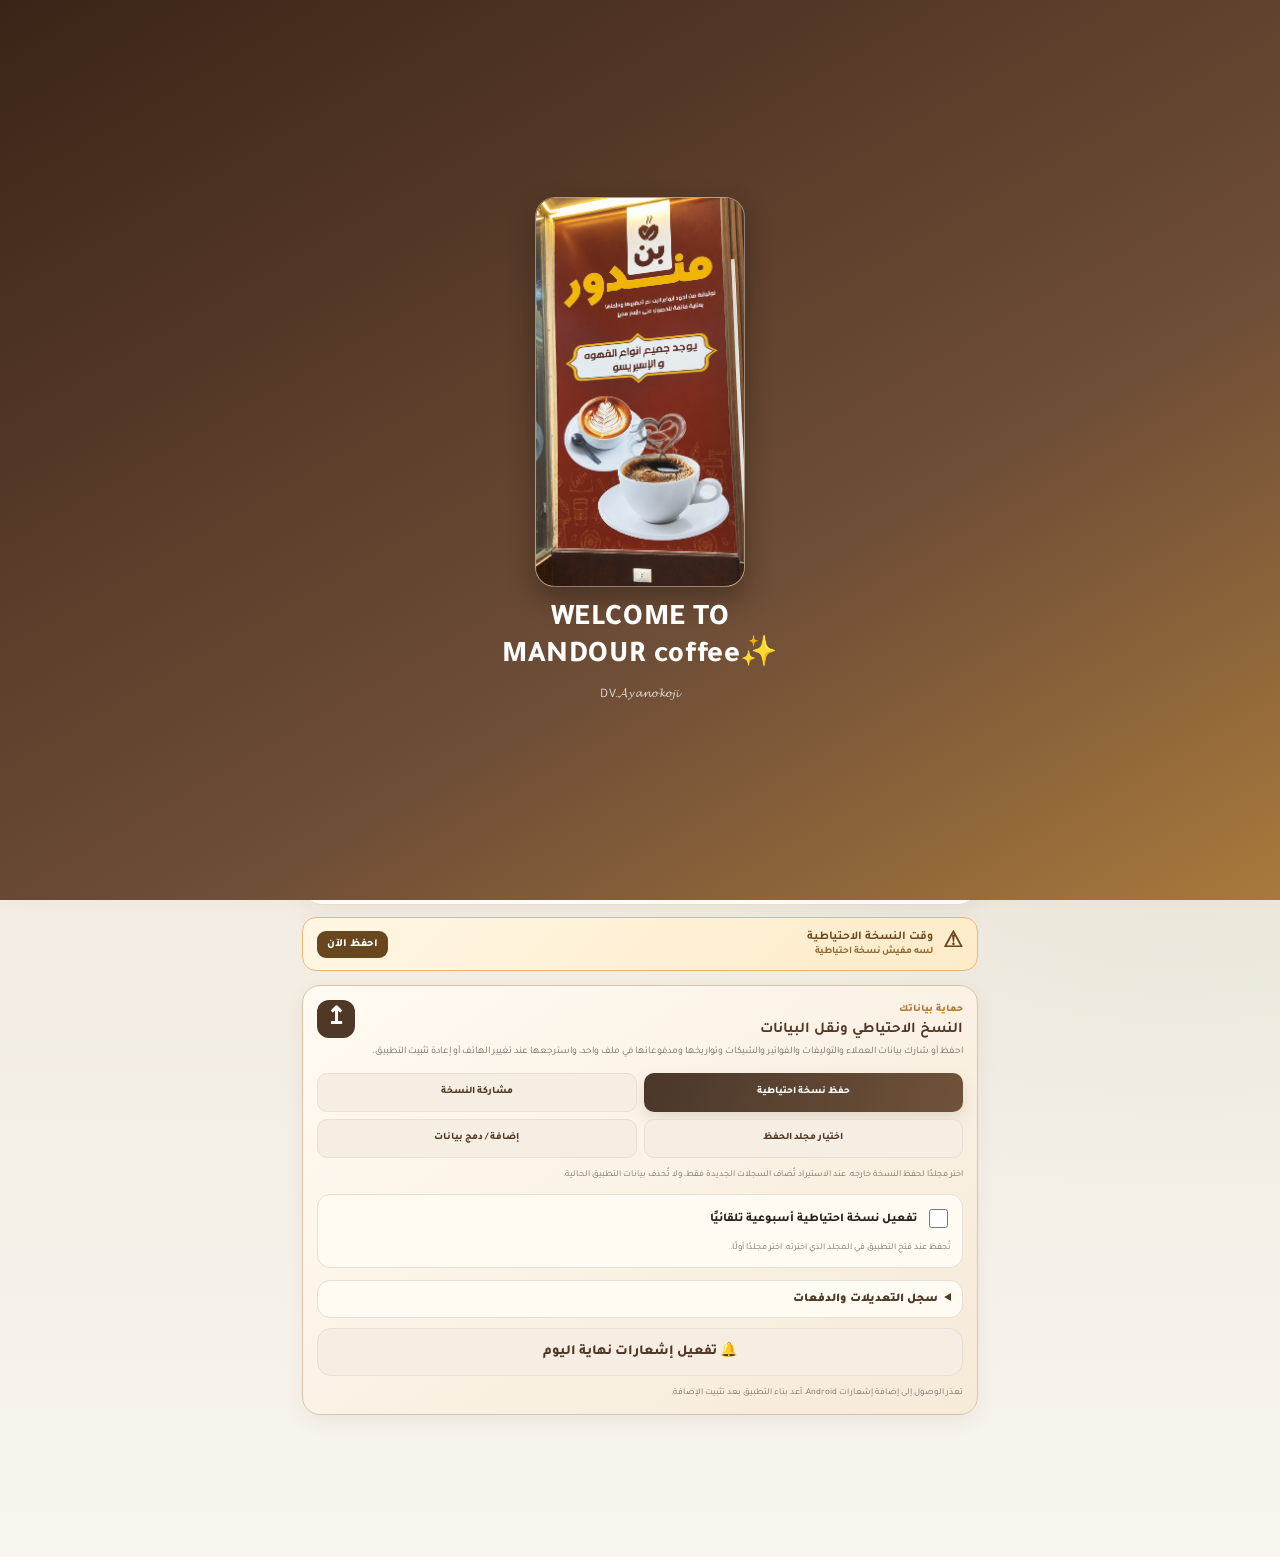
==== index.html @ 20c7a778 "Show supplied video when all checks are paid" ====
<!doctype html>
<html lang="ar" dir="rtl">
<head>
<meta charset="utf-8">
<meta name="viewport" content="width=device-width,initial-scale=1,viewport-fit=cover">
<meta name="theme-color" content="#f6f3ed">
<link rel="icon" type="image/png" href="assets/mandour-app-icon.png">
<title>مندور كوفي</title>
<link rel="preconnect" href="https://fonts.googleapis.com">
<link rel="preconnect" href="https://fonts.gstatic.com" crossorigin>
<link href="https://fonts.googleapis.com/css2?family=Tajawal:wght@400;500;600;700;800&display=swap" rel="stylesheet">
<style>
:root{color-scheme:light;--bg:#faf3e8;--card:#fff;--ink:#3b2417;--mut:#8a6f5d;--acc:#6f4e37;--acc2:#c8913f;--ok:#2e7d4f;--line:#e8d9c4;--shadow:0 8px 24px #3b24170d}
*{box-sizing:border-box;-webkit-tap-highlight-color:transparent}
html,body{min-height:100%;margin:0;background:var(--bg);color:var(--ink);font-family:'Tajawal',Tahoma,Arial,sans-serif}
body{padding-top:env(safe-area-inset-top,0px);padding-bottom:env(safe-area-inset-bottom,0px)}
button,input,select{font:inherit}button{cursor:pointer}button:focus-visible,input:focus-visible,select:focus-visible{outline:3px solid #c8913f66;outline-offset:2px}
#splash{position:fixed;inset:0;z-index:100;background:linear-gradient(150deg,#3b2417 0%,#6f4e37 63%,#c8913f 120%);color:#fff;display:grid;place-content:center;text-align:center;padding:24px;transition:opacity .85s ease,visibility .85s ease}
#splash::before,#splash::after{content:"";position:absolute;border:1px solid #fff2;border-radius:50%;width:260px;height:260px;left:50%;top:50%;transform:translate(-50%,-50%);animation:ring 2.2s ease-out both;pointer-events:none}
#splash::after{animation-delay:.22s;width:310px;height:310px}
@keyframes ring{0%{opacity:0;scale:.78}35%{opacity:.45}100%{opacity:0;scale:1.2}}
#welcome-mark{width:min(50vw,210px);height:min(46vh,390px);margin:0 auto;display:grid;place-items:center;overflow:hidden;border:1px solid #ffffff55;border-radius:20px;background:linear-gradient(145deg,#563a2a,#9b7144);box-shadow:0 12px 26px #1c141066;animation:cup-in .8s cubic-bezier(.2,.8,.2,1) both}
#welcome-mark img{display:block;width:100%;height:100%;object-fit:contain;border-radius:19px}
@keyframes cup-in{from{opacity:0;transform:translateY(18px) scale(.82)}to{opacity:1;transform:translateY(0) scale(1)}}
#welcome-title{margin:15px 0 0;direction:ltr;font-family:'Tajawal',sans-serif;font-size:clamp(22px,5.7vw,30px);font-weight:800;line-height:1.25;letter-spacing:.02em;animation:title-in 1s .2s both}
@keyframes title-in{from{opacity:0;transform:translateY(13px);letter-spacing:.12em}to{opacity:1;transform:translateY(0);letter-spacing:.02em}}
#welcome-sub{margin:10px 0 0;color:#fffC;font-size:13px;animation:title-in .8s .6s both}
#splash.leaving{opacity:0;visibility:hidden}
.appbar{position:sticky;top:0;z-index:10;background:var(--acc);color:#fff;padding:10px 15px;box-shadow:0 3px 14px #2b181022;display:flex;align-items:center;gap:11px}
.brand-symbol{width:39px;height:39px;border-radius:14px;background:#ffffff20;display:grid;place-items:center;font-size:22px;flex:none}
.appbar-copy{min-width:0;flex:1}.appbar-title{font-size:16px;font-weight:800;line-height:1.35}.appbar-sub{font-size:10px;opacity:.78}
#back-button{border:1px solid #ffffff55;color:#fff;background:transparent;border-radius:12px;padding:7px 12px;font-weight:700}#back-button[hidden]{display:none}
main{max-width:720px;margin:0 auto;padding:17px 14px 35px}
.view[hidden]{display:none}.view{animation:rise .28s ease both}@keyframes rise{from{opacity:0;transform:translateY(7px)}to{opacity:1;transform:none}}
.welcome-copy{padding:7px 2px 15px}.eyebrow{margin:0 0 5px;color:var(--acc2);font-size:11px;font-weight:800}.welcome-copy h1,.view h2{margin:0;font-size:23px;line-height:1.45}.welcome-copy p,.view-intro{margin:6px 0 0;color:var(--mut);font-size:13px;line-height:1.8}
.action-grid{display:grid;gap:11px;margin-top:10px}.action-button{width:100%;display:flex;align-items:center;gap:13px;text-align:right;padding:15px;border:1px solid var(--line);border-radius:18px;background:var(--card);color:var(--ink);box-shadow:var(--shadow);transition:transform .15s,border-color .15s}.action-button:active{transform:scale(.99)}.action-button:hover{border-color:#c8913f88}
.action-icon{width:48px;height:48px;flex:none;display:grid;place-items:center;border-radius:16px;background:#f5ead9;color:var(--acc);font-size:24px}.action-text{flex:1}.action-text strong{display:block;font-size:16px}.action-text small{display:block;margin-top:2px;color:var(--mut);font-size:11px}.arrow{font-size:22px;color:var(--acc2)}
.summary-strip{display:flex;gap:10px;margin:17px 0 6px}.summary-chip{flex:1;border:1px solid var(--line);background:#fff8ee;border-radius:14px;padding:10px 12px}.summary-chip strong{display:block;font-size:18px}.summary-chip span{font-size:10px;color:var(--mut)}
.panel{background:var(--card);border:1px solid var(--line);border-radius:17px;padding:14px;margin:12px 0;box-shadow:var(--shadow)}.panel-title{font-size:15px;font-weight:800;margin:0 0 10px}.field{display:grid;gap:5px;margin:10px 0}.field label{font-size:12px;font-weight:700;color:var(--mut)}.field input,.field select,.g,.grams-input{width:100%;padding:10px 11px;border:1px solid var(--line);border-radius:11px;background:var(--bg);color:var(--ink);min-height:43px}.field input[type=file]{padding:8px}.muted{font-size:11px;color:var(--mut);line-height:1.7}.form-row{display:grid;grid-template-columns:1fr 1fr;gap:9px}.bean-card{display:grid;grid-template-columns:78px 1fr;gap:12px;align-items:center;background:var(--card);border:1px solid var(--line);border-radius:16px;padding:10px;margin:10px 0;box-shadow:var(--shadow)}.bean-photo{width:78px;height:78px;object-fit:cover;border-radius:13px;background:#f0e3d2}.bean-meta{min-width:0}.bean-name{font-weight:800;font-size:14px}.bean-rate{font-size:11px;color:var(--mut);margin-top:2px}.invoice-entry{display:grid;grid-template-columns:minmax(0,1fr) 100px;gap:8px;align-items:end;margin-top:8px}.gram-field{min-width:0}.gram-field label{display:block;color:var(--mut);font-size:10px;margin-bottom:4px}.g{height:40px;min-height:40px;text-align:center;font-weight:800;direction:ltr;padding:6px}.pr{font-size:14px;text-align:left;color:var(--acc);font-weight:800;white-space:nowrap;padding-bottom:8px}.pr small{display:block;color:var(--mut);font-size:9px;font-weight:600}
.primary,.secondary,.danger{border:0;border-radius:12px;padding:11px 14px;font-weight:800}.primary{background:var(--acc);color:#fff;width:100%;box-shadow:0 5px 12px #6f4e3722}.secondary{background:#f4eadb;color:var(--acc);border:1px solid var(--line)}.danger{background:#fff0eb;color:#a33b22;border:1px solid #f1c8b8;padding:6px 9px;font-size:11px}.button-row{display:flex;gap:9px;margin-top:12px}.button-row>*{flex:1}
.invoice-total{display:flex;justify-content:space-between;align-items:center;padding:13px 14px;background:#f7eddf;border-radius:13px;margin:13px 0}.invoice-total span{font-size:12px;color:var(--mut)}.invoice-total strong{font-size:20px;color:var(--acc)}
.empty{padding:15px;text-align:center;color:var(--mut);font-size:12px;background:#fff9f0;border-radius:13px;border:1px dashed var(--line)}
.history-item,.customer-card,.custom-bean-row{border:1px solid var(--line);background:var(--card);border-radius:14px;padding:12px;margin:9px 0}.history-top,.customer-top,.custom-bean-row{display:flex;align-items:center;justify-content:space-between;gap:10px}.history-top strong,.customer-top strong{font-size:13px}.history-top span,.customer-top span{font-size:10px;color:var(--mut)}.history-detail{border-top:1px solid var(--line);margin-top:9px;padding-top:9px;color:var(--mut);font-size:11px;line-height:1.9}.customer-card .detail-toggle{margin-top:9px;width:100%;text-align:right;border:0;background:#fff8ee;color:var(--acc);padding:8px 10px;border-radius:10px;font-size:11px;font-weight:700}.recipe{padding:9px 0;border-bottom:1px solid #eee3d5}.recipe:last-child{border-bottom:0}.recipe-title{font-weight:800;color:var(--ink);font-size:12px}.ingredient-list{color:var(--mut);font-size:10px;line-height:1.8}
.recipe-line{display:grid;grid-template-columns:minmax(0,1fr) 92px 35px;gap:6px;align-items:center;margin:8px 0}.recipe-line select,.recipe-line input{width:100%;min-width:0;padding:8px 7px;border:1px solid var(--line);border-radius:10px;background:var(--bg);color:var(--ink);font-size:11px;min-height:40px}.remove-line{width:34px;height:34px;border:0;border-radius:10px;background:#fff0eb;color:#a33b22;font-size:18px}.photo-preview{width:100%;max-height:190px;object-fit:cover;border-radius:13px;margin-top:8px}.custom-bean-row{justify-content:flex-start}.custom-bean-row img{width:48px;height:48px;border-radius:10px;object-fit:cover}.custom-bean-row .info{flex:1}.custom-bean-row strong{display:block;font-size:12px}.custom-bean-row small{color:var(--mut);font-size:10px}
.toast{position:fixed;z-index:200;bottom:calc(22px + env(safe-area-inset-bottom));left:50%;transform:translate(-50%,12px);opacity:0;transition:.2s;pointer-events:none;background:#2e7d4f;color:#fff;border-radius:30px;padding:10px 16px;font-size:12px;font-weight:800;white-space:nowrap;box-shadow:0 6px 20px #0002}.toast.show{opacity:1;transform:translate(-50%,0)}
@media(min-width:560px){.action-grid{grid-template-columns:1fr 1fr}.action-button:first-child{grid-column:span 2}.action-button{min-height:94px}.bean-card{grid-template-columns:92px 1fr}.bean-photo{width:92px;height:92px}}
@media(max-width:370px){main{padding-right:10px;padding-left:10px}.bean-card{grid-template-columns:66px 1fr;gap:9px;padding:9px}.bean-photo{width:66px;height:66px}.invoice-entry{grid-template-columns:minmax(0,1fr) 85px}.recipe-line{grid-template-columns:minmax(0,1fr) 78px 32px}}
@media(prefers-reduced-motion:reduce){*,*::before,*::after{animation-duration:.01ms!important;animation-iteration-count:1!important;scroll-behavior:auto!important;transition-duration:.01ms!important}}
:root{--bg:#f7f5f0;--card:#fff;--ink:#28231e;--mut:#777169;--acc:#4b392d;--acc2:#c58b3d;--ok:#28795c;--line:#e8e2d8;--shadow:0 10px 28px #33271b10}
body{background:radial-gradient(ellipse at 12% 8%,#e9dccb55,transparent 34%),radial-gradient(ellipse at 92% 30%,#d9e3d133,transparent 32%),var(--bg)}
.appbar{background:linear-gradient(110deg,#3d2d23,#604631);padding:11px 17px;box-shadow:0 7px 22px #38281b20}
.brand-symbol{border:1px solid #ffffff2b;border-radius:15px;box-shadow:inset 0 1px #ffffff28}
#back-button{min-height:40px;border-radius:14px;background:#ffffff12;transition:background .18s,transform .18s}
#back-button:active{transform:scale(.96);background:#ffffff25}
main{padding-top:18px;padding-bottom:40px}
.welcome-copy{padding:5px 3px 13px}.welcome-copy h1{font-size:25px;letter-spacing:-.35px}
.dashboard-hero{position:relative;isolation:isolate;overflow:hidden;min-height:154px;margin:4px 0 17px;padding:19px 18px;border-radius:23px;background:linear-gradient(115deg,#3e2e25 0%,#644b36 65%,#967044 130%);color:#fff;box-shadow:0 15px 30px #49352220}
.dashboard-hero::after{content:"";position:absolute;z-index:-1;left:-34px;bottom:-67px;width:180px;height:180px;border:1px solid #ffffff18;border-radius:50%;box-shadow:0 0 0 17px #ffffff08,0 0 0 34px #ffffff06}
.dashboard-copy{position:relative;z-index:2;max-width:68%}.dashboard-kicker{display:inline-flex;align-items:center;gap:6px;color:#f2d2a0;font-size:10px;font-weight:800}.dashboard-copy strong{display:block;margin-top:8px;font-size:19px;line-height:1.55}.dashboard-copy p{margin:4px 0 0;color:#ffffffc9;font-size:10px;line-height:1.8}
.dashboard-art{position:absolute;z-index:1;left:3px;bottom:-10px;width:43%;height:170px;object-fit:contain;object-position:left bottom;filter:drop-shadow(0 8px 14px #15100d50);pointer-events:none}
.action-grid{gap:12px;margin-top:10px}.action-button{position:relative;overflow:hidden;min-height:84px;padding:14px;border-radius:20px;box-shadow:0 7px 18px #3526190d;transition:transform .2s cubic-bezier(.2,.8,.2,1),box-shadow .2s,border-color .2s}
.action-button::after{content:"";position:absolute;inset:auto -18px -30px auto;width:82px;height:82px;border-radius:50%;background:#c58b3d0a;transition:transform .3s}.action-button:hover{transform:translateY(-2px);box-shadow:0 12px 24px #35261912}.action-button:hover::after{transform:scale(1.35)}.action-button:active{transform:scale(.985)}
.action-icon{width:50px;height:50px;border:1px solid #e8dccb;border-radius:17px;background:linear-gradient(145deg,#fcf6ed,#efe3d1);box-shadow:inset 0 1px #fff}
.action-button:first-child .action-icon{background:linear-gradient(145deg,#f7e7ca,#ecd3a8)}
.action-text strong{font-size:15px}.action-text small{font-size:10px;line-height:1.7}
.summary-strip{gap:8px;margin-top:17px}.summary-chip{border-radius:16px;background:#ffffffc7;box-shadow:0 4px 12px #35261908;text-align:center}.summary-chip strong{font-size:17px;color:var(--acc)}
.view{will-change:transform,opacity}.view.leaving{opacity:0;transform:translateY(-8px) scale(.992);transition:opacity .17s ease,transform .17s ease;pointer-events:none}.view.entering{opacity:0;transform:translateY(9px) scale(.992)}
.panel{border-radius:20px;padding:15px;box-shadow:0 9px 24px #3526190b}.bean-card{border-radius:18px;padding:11px;box-shadow:0 6px 18px #3526190b;transition:transform .18s,border-color .18s}.bean-card:focus-within{border-color:#c58b3d88;transform:translateY(-1px)}
.bean-photo{border-radius:15px;box-shadow:0 4px 10px #31231617}.g{border-radius:12px;font-variant-numeric:tabular-nums}.invoice-total{border:1px solid #ebdfce;border-radius:16px;background:linear-gradient(110deg,#f8f0e4,#fffaf1)}
.roast-panel{margin:13px 0 8px;padding:14px;border:1px solid var(--line);border-radius:17px;background:#fff;box-shadow:0 5px 15px #35261908}.roast-heading{display:flex;align-items:center;gap:9px;margin-bottom:10px}.roast-heading-icon{width:36px;height:36px;border-radius:12px;display:grid;place-items:center;background:#f7eddf;font-size:18px}.roast-heading strong{font-size:13px}.roast-heading small{display:block;color:var(--mut);font-size:10px}.roast-options{display:grid;grid-template-columns:1fr 1fr;gap:8px}.roast-option{min-height:48px;border:1px solid var(--line);border-radius:14px;background:#fbfaf7;color:var(--ink);font-size:12px;font-weight:800;transition:.18s}.roast-option[aria-pressed="true"]{border-color:#9d7242;background:#f7efe4;box-shadow:inset 0 0 0 1px #9d724233;color:#563d28}.roast-option span{display:block;margin-top:2px;color:var(--mut);font-size:9px;font-weight:600}.invoice-breakdown{display:grid;gap:6px;margin-top:11px;padding:10px 12px;border-radius:13px;background:#f9f7f2;color:var(--mut);font-size:11px}.invoice-breakdown div{display:flex;justify-content:space-between;gap:10px}.invoice-breakdown strong{color:var(--ink)}.invoice-breakdown .fee-row strong{color:#946529}.invoice-breakdown .final-row{border-top:1px solid var(--line);padding-top:7px;margin-top:2px;color:var(--ink);font-weight:800}
.history-item,.customer-card,.custom-bean-row{border-radius:17px;box-shadow:0 5px 16px #35261908}.history-top strong,.customer-top strong{font-size:12px}.primary{min-height:48px;border-radius:14px;background:linear-gradient(110deg,#49372b,#705239);box-shadow:0 7px 16px #49352221;transition:transform .16s,filter .16s}.primary:active{transform:scale(.985);filter:brightness(1.08)}.secondary{min-height:44px;border-radius:13px}
.toast{box-shadow:0 9px 24px #0002}
@media(max-width:400px){.dashboard-copy{max-width:72%}.dashboard-art{width:39%;height:150px}.dashboard-copy strong{font-size:17px}.action-button{min-height:77px;padding:12px}.summary-chip{padding:9px 6px}}
:root{--bg:#f6f3ed;--card:#fffefa;--ink:#29231d;--mut:#756c62;--acc:#503827;--acc2:#b87a32;--ok:#3c7a61;--line:#e7dfd4;--shadow:0 10px 30px #2b20140d;--accent-soft:#f2e8da}
html,body{background:var(--bg);font-size:15px;scroll-behavior:smooth}
body{background:radial-gradient(ellipse at 15% 5%,#eadbc755,transparent 34%),radial-gradient(ellipse at 96% 38%,#c7d7ca22,transparent 34%),var(--bg)}
.appbar{min-height:66px;padding:10px max(16px,calc((100vw - 720px)/2));gap:12px;background:linear-gradient(112deg,#35261d,#674a32);box-shadow:0 6px 24px #2d20172b}
.brand-symbol{width:42px;height:42px;border-radius:15px;background:linear-gradient(145deg,#ffffff26,#ffffff10);border:1px solid #ffffff3d;box-shadow:inset 0 1px #ffffff35}
.brand-symbol svg{width:26px;height:26px;stroke:#fff5e8;stroke-width:1.65;stroke-linecap:round;stroke-linejoin:round}
.appbar-title{font-size:17px;letter-spacing:.1px}.appbar-sub{font-size:11px}
#back-button{min-width:66px;min-height:42px;border-radius:14px;background:#ffffff12}
main{padding:18px 16px calc(142px + env(safe-area-inset-bottom))}
.welcome-copy h1,.view h2{font-size:25px;line-height:1.5;letter-spacing:-.3px}.welcome-copy p,.view-intro{font-size:13px;line-height:1.9}
.eyebrow{font-size:12px;letter-spacing:.2px}.dashboard-hero{min-height:162px;border-radius:24px;margin:8px 0 18px;box-shadow:0 16px 36px #49352226}.dashboard-copy strong{font-size:20px;line-height:1.6}.dashboard-copy p{font-size:11px}.dashboard-art{height:178px;width:43%}
.action-grid{gap:12px}.action-button{min-height:82px;border-radius:19px;padding:14px 15px;background:#fffefa;border-color:#e9e1d7;box-shadow:0 6px 18px #38291c0c}.action-button:active{transform:scale(.985)}
.action-icon{width:48px;height:48px;border-radius:16px;display:grid;place-items:center}.action-icon svg{width:25px;height:25px;stroke:currentColor;stroke-width:1.7;stroke-linecap:round;stroke-linejoin:round}
.action-text strong{font-size:15px}.action-text small{font-size:11px;line-height:1.7}
.summary-strip{gap:9px;margin-top:17px}.summary-chip{border-radius:16px;padding:11px 7px;background:#fffdf8;border-color:#ece4da;box-shadow:0 5px 14px #38291c08}.summary-chip strong{font-size:19px}.summary-chip span{font-size:10px}
.panel{padding:16px;border-radius:20px;background:#fffefa;box-shadow:0 9px 24px #36281c0b}.panel-title{font-size:15px}
.field{gap:7px;margin:13px 0}.field label{font-size:13px;color:#61574d}.field input,.field select,.recipe-line select,.recipe-line input{min-height:48px;border-radius:14px;background:#fbfaf7;border-color:#e4ddd2;padding:11px 13px;font-size:14px}.field input[type=file]{padding:10px}.muted{font-size:12px;line-height:1.8}
.bean-card{grid-template-columns:82px 1fr;gap:12px;padding:11px;border-radius:18px}.bean-photo{width:82px;height:82px;border-radius:15px}.bean-name{font-size:14px}.bean-rate{font-size:12px}.invoice-entry{grid-template-columns:minmax(0,1fr) 105px}.gram-field label{font-size:11px}.g{min-height:45px;height:45px;font-size:16px}.pr{font-size:15px}.pr small{font-size:10px}
.roast-panel{padding:15px;border-radius:18px;background:#fffefa}.roast-option{min-height:52px;border-radius:15px;font-size:13px}.roast-option span{font-size:10px}.invoice-breakdown{padding:12px 13px;border-radius:15px;font-size:12px}.invoice-breakdown strong{font-size:12px}.invoice-total{padding:15px;border-radius:16px}
.primary,.secondary{min-height:48px;border-radius:14px;font-size:14px}.secondary{background:#f6eee2}.recipe-line{grid-template-columns:minmax(0,1fr) 90px 42px;gap:8px}.remove-line{width:40px;height:40px;border-radius:12px}
.history-disclosure{margin:18px 0 0;border:1px solid var(--line);border-radius:18px;background:#fffefa;overflow:hidden}.history-disclosure summary{min-height:52px;display:flex;align-items:center;justify-content:space-between;gap:8px;padding:12px 15px;cursor:pointer;font-weight:800;font-size:14px;list-style:none}.history-disclosure summary::-webkit-details-marker{display:none}.history-disclosure summary::after{content:"＋";color:var(--acc2);font-size:18px}.history-disclosure[open] summary::after{content:"−"}.history-disclosure summary small{margin-inline-start:auto;color:var(--mut);font-size:10px;font-weight:600}.history-disclosure #invoice-history{padding:0 12px 12px}
.customer-card,.history-item,.custom-bean-row{background:#fffefa;border-radius:17px;padding:13px}.customer-card .detail-toggle{padding:11px;border-radius:12px;font-size:12px;background:#f7f2e9}.history-detail{font-size:12px;line-height:2}
.bottom-nav{position:fixed;z-index:20;inset-inline:0;bottom:0;display:flex;justify-content:center;gap:5px;padding:7px max(10px,calc((100vw - 720px)/2)) calc(8px + env(safe-area-inset-bottom));background:#fffefaed;border-top:1px solid #e9e2d9;box-shadow:0 -9px 24px #30231710;backdrop-filter:blur(16px);-webkit-backdrop-filter:blur(16px)}
.bottom-nav button{flex:1;min-width:0;min-height:53px;display:flex;flex-direction:column;align-items:center;justify-content:center;gap:3px;border:0;border-radius:15px;background:transparent;color:#7b7268;font-size:10px;font-weight:700;transition:color .16s,background .16s,transform .16s}
.bottom-nav button svg{width:22px;height:22px;stroke:currentColor;stroke-width:1.8;stroke-linecap:round;stroke-linejoin:round}.bottom-nav button[aria-current="page"]{color:#573d29;background:#f3eadc}.bottom-nav button:active{transform:scale(.95)}
.invoice-dock{position:fixed;z-index:19;inset-inline:0;bottom:calc(68px + env(safe-area-inset-bottom));max-width:720px;margin-inline:auto;display:flex;align-items:center;gap:12px;padding:11px 15px;background:#fffefaed;border:1px solid #e6ddd1;border-bottom:0;border-radius:19px 19px 0 0;box-shadow:0 -8px 25px #33251a12;backdrop-filter:blur(16px);-webkit-backdrop-filter:blur(16px)}.invoice-dock[hidden],.bottom-nav[hidden]{display:none!important}.invoice-dock-total{flex:1;min-width:0}.invoice-dock-total span{display:block;color:var(--mut);font-size:10px}.invoice-dock-total strong{display:block;color:var(--acc);font-size:18px;white-space:nowrap}.invoice-dock .primary{width:auto;min-width:145px;padding-inline:17px}
.toast{bottom:calc(82px + env(safe-area-inset-bottom));font-size:13px;padding:11px 17px}
button:focus-visible,input:focus-visible,select:focus-visible{outline:3px solid #bd873d66;outline-offset:2px}
@media(max-width:380px){.appbar{padding-inline:12px}.dashboard-copy{max-width:71%}.dashboard-copy strong{font-size:18px}.dashboard-art{width:40%;height:155px}.invoice-dock{gap:8px;padding-inline:10px}.invoice-dock .primary{min-width:130px;padding-inline:12px}.invoice-dock-total strong{font-size:16px}.bottom-nav button{font-size:9px}}
@media(min-width:760px){main{padding-inline:22px}.bottom-nav{border-inline:1px solid #e9e2d9;border-radius:18px 18px 0 0}.invoice-dock{border-inline:1px solid #e6ddd1}}
@media(prefers-reduced-motion:reduce){html,body{scroll-behavior:auto}}
.invoice-meta-grid{display:grid;grid-template-columns:1fr 1fr;gap:10px}.invoice-meta-grid .field{margin:7px 0}.invoice-meta-grid input{direction:ltr;text-align:right}
.doc-type-options{display:grid;grid-template-columns:1fr 1fr;gap:8px}.doc-type-options button{min-height:44px;border:1px solid var(--line);border-radius:13px;background:#fbfaf7;color:var(--mut);font-size:12px;font-weight:800}.doc-type-options button[aria-pressed="true"]{border-color:#98704a;background:#f5ecdf;color:#503827;box-shadow:inset 0 0 0 1px #98704a22}
.history-search{padding:10px 2px 4px}.history-search input{width:100%;min-height:44px;border:1px solid var(--line);border-radius:13px;padding:9px 12px;background:#fbfaf7;color:var(--ink);font-size:12px}.history-day,.history-month{margin:8px 0;border:1px solid var(--line);border-radius:15px;background:#fffefa;overflow:hidden}.history-day>summary,.history-month>summary{padding:12px 13px;list-style:none;cursor:pointer;font-size:12px;font-weight:800;display:flex;justify-content:space-between;gap:10px}.history-day>summary::-webkit-details-marker,.history-month>summary::-webkit-details-marker{display:none}.history-day>summary::after,.history-month>summary::after{content:"＋";color:var(--acc2);font-size:16px}.history-day[open]>summary::after,.history-month[open]>summary::after{content:"−"}.history-day-content,.history-month-content{padding:0 10px 10px}.history-day-total,.history-month-total{color:var(--mut);font-size:10px;font-weight:600}.saved-invoice{border:1px solid #eee4d8;border-radius:14px;background:#fff;margin:8px 0;overflow:hidden}.saved-invoice>summary{padding:11px 12px;display:flex;align-items:center;justify-content:space-between;gap:10px;cursor:pointer;list-style:none}.saved-invoice>summary::-webkit-details-marker{display:none}.saved-invoice>summary strong{font-size:12px}.saved-invoice>summary .record-total{white-space:nowrap;color:var(--acc);font-weight:900}.invoice-summary-meta{display:block;margin-top:3px;color:var(--mut);font-size:10px}.saved-invoice[open] .history-detail{margin:0 12px 10px}.record-actions{display:flex;flex-wrap:wrap;gap:7px;margin-top:10px}.record-actions button{min-height:38px;padding:7px 10px;border-radius:11px;font-size:11px}.record-actions .danger{margin-inline-start:auto}
.modal-overlay{position:fixed;z-index:80;inset:0;display:grid;place-items:center;padding:14px;background:#20181088;backdrop-filter:blur(4px)}.modal-overlay[hidden]{display:none!important}.modal-scrim{position:absolute;inset:0}.modal-card{position:relative;z-index:1;width:min(100%,580px);max-height:calc(100dvh - 28px);overflow:auto;border:1px solid #f1e7da;border-radius:22px;background:#fbf8f2;box-shadow:0 24px 80px #17110c55;padding:15px}.modal-header{display:flex;align-items:center;justify-content:space-between;gap:10px}.modal-header h2{margin:0;color:var(--ink);font-size:17px}.modal-header p{margin:2px 0 0;color:var(--mut);font-size:11px}.modal-close{width:38px;height:38px;flex:none;border:0;border-radius:12px;background:#eee5d9;color:var(--acc);font-size:24px}.receipt-stage{max-height:55dvh;overflow:auto;margin-top:12px;padding:10px;border:1px solid var(--line);border-radius:16px;background:#efe8dc}.receipt-stage canvas{display:block;width:100%;height:auto;max-width:430px;margin:0 auto;border-radius:8px;box-shadow:0 6px 18px #33271b22}.receipt-share-hint{margin:10px 3px;color:var(--mut);font-size:11px;line-height:1.7}.receipt-actions{display:grid;grid-template-columns:1fr 1fr;gap:8px}.receipt-actions button{width:100%;min-height:44px;margin:0;font-size:12px}.receipt-actions #receipt-share{grid-column:span 2}.delete-step-label{display:block;margin-bottom:4px;color:#9c6332;font-size:10px;font-weight:800}.delete-copy{margin:13px 0;color:var(--mut);font-size:13px;line-height:1.8}.delete-modal-card .danger{min-height:45px;padding-inline:14px;font-size:12px}.delete-modal-card .button-row{margin-top:14px}.delete-modal-card .button-row button{flex:1}
@media(max-width:380px){.invoice-meta-grid{gap:6px}.invoice-meta-grid label{font-size:11px}.record-actions{gap:5px}.record-actions button{padding-inline:8px}.receipt-actions{gap:6px}}
@media print{html,body{min-height:0!important;background:#fff!important}.appbar,main,.invoice-dock,.bottom-nav,.toast,#splash,#delete-modal{display:none!important}#receipt-modal{display:block!important;position:static!important;inset:auto!important;padding:0!important;background:#fff!important;backdrop-filter:none!important}#receipt-modal .modal-scrim,#receipt-modal .modal-header,#receipt-modal .receipt-share-hint,#receipt-modal .receipt-actions{display:none!important}.receipt-modal-card{width:100%!important;max-height:none!important;overflow:visible!important;border:0!important;border-radius:0!important;box-shadow:none!important;padding:0!important}.receipt-stage{max-height:none!important;overflow:visible!important;margin:0!important;padding:0!important;border:0!important;background:#fff!important}.receipt-stage canvas{width:100%!important;max-width:100%!important;max-height:none!important;box-shadow:none!important;border-radius:0!important}}
.invoice-meta-grid .field small,.payment-note{display:block;color:var(--mut);font-size:10px;line-height:1.7;margin-top:5px}.business-contact{display:flex;align-items:center;gap:8px;margin:9px 0 15px;padding:10px 12px;border:1px solid var(--line);border-radius:13px;background:#fffefa;color:var(--mut);font-size:11px}.business-contact>span:first-child{font-size:18px;color:#2d8054}.business-contact strong{margin-inline-start:auto;color:var(--ink);letter-spacing:.3px;font-size:13px}.payment-method-options{display:grid;grid-template-columns:repeat(3,minmax(0,1fr));gap:8px}.payment-method{min-width:0;display:flex;flex-direction:column;align-items:center;justify-content:center;gap:6px;min-height:94px;padding:8px 5px;border:1px solid var(--line);border-radius:14px;background:#fff;color:var(--ink);font-size:10px;font-weight:800}.payment-method[aria-pressed="true"]{border-color:#98704a;background:#f8f0e4;box-shadow:0 0 0 2px #98704a18}.payment-mark{width:76px;height:46px;display:flex;align-items:center;justify-content:center;background:#fff;border-radius:8px;overflow:hidden}.payment-mark img{display:block;max-width:100%;max-height:100%;object-fit:contain}.cash-mark img{width:42px;height:42px}.instapay-mark img{width:73px;height:auto}.payment-method span:last-child{white-space:nowrap}.customer-invoice-actions{display:grid;grid-template-columns:1fr 1fr;gap:8px;margin-top:9px}.customer-invoice-actions button{font-size:11px;padding-inline:7px}.customer-branch-note{display:block;margin-top:6px;color:var(--mut);font-size:10px;line-height:1.6}.invoice-lineage{color:#765b3e;font-size:11px}.business-contact a{color:inherit}.receipt-whatsapp{text-decoration:none;display:flex;align-items:center;justify-content:center}
#welcome-mark img{display:block;width:82px;height:82px;object-fit:cover;border:1px solid #f0d8aa;border-radius:24px;box-shadow:0 12px 26px #1c141066}
body{background:radial-gradient(ellipse at 8% 12%,#e4d1b833,transparent 31%),radial-gradient(ellipse at 92% 55%,#9aab8a18,transparent 32%),linear-gradient(180deg,#fbf8f2 0%,#f2ece2 58%,#f8f5ef 100%)}
.dashboard-hero{background-image:linear-gradient(90deg,#30211618 0%,#34251b55 38%,#37271de8 68%,#37271df5 100%),url('assets/mandour-home-banner.jpg');background-position:center;background-size:cover;background-repeat:no-repeat;min-height:174px;padding:20px 18px}
.dashboard-copy{max-width:62%}.dashboard-copy strong{font-size:19px;line-height:1.55}.dashboard-copy p{font-size:11px}.dashboard-art{display:none}
.customer-card{overflow:hidden;padding:0;border-radius:18px;background:#fffefa;box-shadow:0 7px 20px #3526190b}
.customer-toggle{width:100%;display:flex;align-items:center;gap:10px;padding:14px;border:0;background:transparent;color:var(--ink);text-align:right}
.customer-ident{flex:1;min-width:0}.customer-name-row{display:flex;align-items:center;flex-wrap:wrap;gap:7px}.customer-name-row strong{font-size:14px}.customer-country{display:inline-flex;align-items:center;border-radius:20px;padding:3px 9px;background:#f4ebdc;color:#765639;font-size:10px;font-weight:800}.customer-last-buy{display:block;margin-top:4px;color:var(--mut);font-size:11px}.customer-chevron{color:var(--acc2);font-size:21px;transition:transform .2s}.customer-toggle[aria-expanded="true"] .customer-chevron{transform:rotate(180deg)}
.customer-expanded{padding:0 13px 13px}.customer-invoice-actions{display:grid;grid-template-columns:1fr 1fr;gap:8px}.customer-invoice-actions button{font-size:12px;padding-inline:7px}.customer-branch-note{display:block;margin:7px 1px;color:var(--mut);font-size:10px;line-height:1.75}.customer-expanded .history-detail{margin-top:9px;padding-top:9px}
@media(max-width:380px){.dashboard-copy{max-width:67%}.dashboard-hero{min-height:164px;padding:17px 14px}.dashboard-copy strong{font-size:17px}.customer-toggle{padding:12px 10px}.customer-name-row strong{font-size:13px}.customer-last-buy{font-size:10px}}
.customer-template-row{display:grid;grid-template-columns:minmax(0,1fr) auto;align-items:center;gap:8px;padding:7px 0;border-bottom:1px solid #eee3d5}.customer-template-row:last-child{border-bottom:0}.customer-template-row .recipe{padding:5px 0;border:0}.customer-template-row .secondary{min-height:38px;padding:7px 10px;font-size:10px;white-space:nowrap}.customer-template-row .ingredient-list strong{color:var(--acc);font-size:10px}
@media(max-width:380px){.customer-template-row{grid-template-columns:1fr}.customer-template-row .secondary{width:100%}}
.customer-stats{display:grid;grid-template-columns:1fr 1fr;gap:8px;margin:10px 0 4px}.customer-stats>div{display:grid;gap:4px;padding:10px;border:1px solid var(--line);border-radius:13px;background:#fffaf2}.customer-stats small,.customer-purchase-row small{color:var(--mut);font-size:10px}.customer-stats strong{color:var(--acc);font-size:15px}.customer-stats-note{display:block;color:var(--mut);font-size:9px;margin:0 1px 9px}.customer-section{margin-top:12px}.customer-section>strong{font-size:12px}.customer-purchase-list{display:grid;gap:6px;margin-top:7px}.customer-purchase-row{display:flex;justify-content:space-between;align-items:center;gap:10px;padding:9px 10px;border:1px solid var(--line);border-radius:11px;background:#fffefa}.customer-purchase-row>span{display:grid;gap:3px;min-width:0}.customer-purchase-row>span>strong{font-size:11px}.customer-purchase-row>strong{white-space:nowrap;color:var(--acc);font-size:12px}
#welcome-mark img{display:block;width:100%;height:100%;object-fit:contain;border:0;border-radius:19px;box-shadow:none}
button{touch-action:manipulation}
.primary,.secondary,.danger{display:inline-flex;align-items:center;justify-content:center;min-height:48px;padding:10px 14px;text-align:center;line-height:1.3;transition:transform .16s ease,box-shadow .16s ease,filter .16s ease,border-color .16s ease,background .16s ease}
.button-row>*{min-height:48px;display:flex;align-items:center;justify-content:center;text-align:center}
.customer-invoice-actions button{min-height:46px}
.record-actions button{min-height:42px}
.receipt-actions button,.receipt-actions a{min-height:46px;display:flex;align-items:center;justify-content:center;text-align:center}
.doc-type-options button,.payment-method,.roast-option{transition:transform .16s ease,border-color .16s ease,box-shadow .16s ease,background .16s ease}
button:active{transform:scale(.98)}
.action-button:active,.bottom-nav button:active{transform:scale(.985)}
.view{animation:none;will-change:opacity,transform;transition:opacity .22s ease,transform .28s cubic-bezier(.2,.8,.2,1)}
.view.entering{opacity:0;transform:translateX(15px) scale(.994);transition:none}
.view.leaving{opacity:0;transform:translateX(-12px) scale(.994);transition:opacity .18s ease,transform .18s ease;pointer-events:none}
@keyframes modal-backdrop-in{from{opacity:0}to{opacity:1}}
@keyframes modal-card-in{from{opacity:0;transform:translateY(16px) scale(.985)}to{opacity:1;transform:translateY(0) scale(1)}}
.modal-overlay:not([hidden]){animation:modal-backdrop-in .2s ease both}
.modal-card{animation:modal-card-in .28s cubic-bezier(.2,.8,.2,1) both}
@keyframes app-content-in{from{opacity:0;transform:translateY(12px)}to{opacity:1;transform:translateY(0)}}
@keyframes app-nav-in{from{opacity:0;transform:translateY(16px)}to{opacity:1;transform:translateY(0)}}
body.app-ready .appbar{animation:app-content-in .42s .04s cubic-bezier(.2,.8,.2,1) both}
body.app-ready main{animation:app-content-in .48s .1s cubic-bezier(.2,.8,.2,1) both}
body.app-ready .bottom-nav{animation:app-nav-in .4s .18s cubic-bezier(.2,.8,.2,1) both}
.branch-payment-panel{display:grid;gap:12px;margin-top:14px;padding:13px;border:1px solid var(--line);border-radius:18px;background:linear-gradient(145deg,#fffaf1,#f7efe2)}
.branch-location{display:grid;grid-template-columns:auto 1fr auto;align-items:center;gap:9px;padding:10px;border-radius:14px;background:#fff}
.branch-pin{display:grid;place-items:center;width:36px;height:36px;border-radius:12px;background:#f4ead8;color:#8a5a25;font-size:23px}
.branch-location>div{display:grid;gap:3px}.branch-location strong{font-size:12px}.branch-location small,.payment-destination small,.payment-qr-note{color:var(--mut);font-size:10px;line-height:1.55}
.branch-location>a{padding:8px 10px;border-radius:10px;background:#684a31;color:white;font-size:10px;font-weight:800;text-decoration:none;white-space:nowrap}
.map-qr{grid-column:2/4;width:78px;height:78px;object-fit:contain;border:1px solid var(--line);border-radius:10px;padding:3px;background:#fff}
.payment-destination-grid{display:grid;grid-template-columns:1fr 1fr;gap:9px}
.payment-destination{display:grid;align-content:start;gap:7px;min-width:0;padding:11px;border:1px solid var(--line);border-radius:14px;background:#fff}
.payment-destination>strong{color:var(--acc);font-size:12px}.payment-destination>b{font-size:16px;letter-spacing:.5px}
.payment-destination .secondary{min-height:38px;padding:7px;font-size:10px}.qr-upload-label{padding:8px;border:1px dashed #cdbb9f;border-radius:10px;color:#77583a;text-align:center;font-size:10px;font-weight:800;cursor:pointer}
.qr-file-input{position:absolute;width:1px;height:1px;opacity:0;pointer-events:none}.payment-qr-preview{width:100%;max-height:150px;object-fit:contain;border-radius:10px;background:#fff}.payment-qr-note{display:block}
.check-order-panel{display:grid;gap:16px}.check-top-fields{display:grid;grid-template-columns:1fr 1fr;gap:10px}.check-top-fields .field{margin:0}.check-top-fields .field:first-child{grid-column:1/-1}
.check-top-fields select{width:100%;min-height:48px;padding:10px;border:1px solid var(--line);border-radius:13px;background:#fff;color:var(--ink);font:inherit}
.check-menu-heading,.check-draft-heading,.checks-section-title{display:flex;align-items:center;justify-content:space-between;gap:8px}.check-menu-heading h3,.checks-section-title h3{margin:0;font-size:16px}.check-menu-heading small,.checks-section-title small{display:block;margin-top:4px;color:var(--mut);font-size:10px;line-height:1.5}.menu-count{padding:6px 9px;border-radius:20px;background:#f5eddf;color:#805a31;font-size:10px;font-weight:800;white-space:nowrap}
.check-menu-grid{display:grid;grid-template-columns:1fr 1fr;gap:10px}.check-menu-card{overflow:hidden;display:grid;grid-template-columns:62px 1fr;gap:9px;align-items:center;padding:8px;border:1px solid var(--line);border-radius:15px;background:#fffefa;box-shadow:0 4px 14px #36231609}.check-menu-card>img{width:62px;height:68px;object-fit:cover;border-radius:11px;background:#f3ebdf}.check-menu-info{display:grid;gap:5px;min-width:0}.check-menu-info strong{font-size:11px;line-height:1.4}.check-menu-info small{color:var(--mut);font-size:10px}.check-menu-info select{max-width:100%;min-height:33px;padding:4px 5px;border:1px solid var(--line);border-radius:8px;background:white;color:var(--ink);font:inherit;font-size:10px}.check-menu-info button{grid-column:1/-1;min-height:35px;padding:6px;border-radius:9px;background:#684a31;color:#fff;font:inherit;font-size:11px;font-weight:800}
.check-draft-box{display:grid;gap:9px;padding:12px;border-radius:16px;background:#f8f1e7;border:1px solid #eadcc9}.check-draft-heading{font-size:13px}.check-draft-heading span{color:var(--acc);font-weight:900}.check-draft-list,.check-guest-items{display:grid;gap:7px}.check-draft-line,.check-saved-item{display:grid;grid-template-columns:minmax(0,1fr) auto auto;align-items:center;gap:6px;padding:8px;border-radius:11px;background:#fff}.check-line-name{min-width:0;font-size:11px;line-height:1.45}.check-line-price{white-space:nowrap;color:var(--acc);font-size:10px;font-weight:800}.qty-controls{display:flex;align-items:center;gap:5px}.qty-controls button{width:30px;height:30px;border:1px solid var(--line);border-radius:9px;background:#fbf5ea;color:var(--ink);font-size:17px;font-weight:800}.qty-controls strong{min-width:18px;text-align:center;font-size:12px}.check-commit{width:100%;min-height:48px}.open-checks-section{margin-top:20px}.checks-section-title{align-items:flex-start;margin-bottom:10px}.check-list{display:grid;gap:11px}.check-card{overflow:hidden;border:1px solid var(--line);border-radius:18px;background:#fffefa;box-shadow:0 6px 18px #3526190a}.check-card-header{display:flex;justify-content:space-between;align-items:flex-start;gap:8px;padding:13px;background:linear-gradient(110deg,#fffaf2,#f5ecdf)}.check-card-header h4{margin:0;font-size:14px}.check-card-header small{display:block;margin-top:4px;color:var(--mut);font-size:10px}.check-total{color:var(--acc);font-size:16px;font-weight:900;white-space:nowrap}.check-guest{margin:10px;padding:10px;border:1px solid var(--line);border-radius:14px;background:#fff}.check-guest-head{display:flex;justify-content:space-between;align-items:center;gap:8px;margin-bottom:7px}.check-guest-head strong{font-size:12px}.check-guest-head button,.check-danger{border:0;border-radius:9px;padding:7px 9px;background:#fff0ed;color:#9c493d;font:inherit;font-size:10px;font-weight:800}.check-saved-item{grid-template-columns:minmax(0,1fr) auto auto;margin-top:5px;padding:6px}.check-saved-item .qty-controls button{width:26px;height:26px}.check-card-actions{display:flex;flex-wrap:wrap;gap:7px;padding:0 10px 11px}.check-card-actions button{min-height:38px;padding:7px 10px;font-size:10px}.check-state{padding:5px 8px;border-radius:20px;background:#e8f4e9;color:#39744a;font-size:10px;font-weight:800}.check-state.closed{background:#eee9e2;color:#6c6257}.closed-checks{margin-top:14px}.closed-checks>summary{padding:12px;border-radius:12px;background:#f5efe6;color:var(--ink);font-size:12px;font-weight:800}
@media(max-width:390px){.check-menu-grid{grid-template-columns:1fr}.check-menu-card{grid-template-columns:72px 1fr}.check-menu-card>img{width:72px;height:76px}.payment-destination-grid{grid-template-columns:1fr 1fr}.branch-location{grid-template-columns:auto 1fr}.branch-location>a{grid-column:2;justify-self:start}.map-qr{grid-column:1/3}}
@media(prefers-reduced-motion:reduce){.check-menu-card,.check-card,button{transition:none!important}}
.bottom-nav{grid-template-columns:repeat(5,minmax(0,1fr))}
.bottom-nav button{min-width:0;padding-inline:2px}
.bottom-nav button span{font-size:10px}
html{scroll-behavior:auto}
main{overflow:clip}
.invoice-meta-grid{grid-template-columns:1fr}
.payment-destination-grid{grid-template-columns:1fr}
.check-menu-grid{grid-template-columns:1fr;gap:12px}
.check-menu-card{grid-template-columns:86px minmax(0,1fr);gap:12px;align-items:center;padding:10px;min-height:108px}
.check-menu-card>img{width:86px;height:86px;border-radius:14px}
.check-menu-info{grid-template-columns:minmax(0,1fr) auto;align-items:center;gap:7px 10px}
.check-menu-info strong{grid-column:1/-1;font-size:13px;line-height:1.45}
.check-menu-info small{font-size:11px}
.check-menu-info select{width:100%;min-height:40px;font-size:11px}
.check-menu-info button{grid-column:2;grid-row:2 / span 2;min-width:92px;min-height:44px;font-size:12px}
.check-menu-info:not(:has(select)) button{grid-row:2}
.check-menu-heading{align-items:flex-start}
.check-menu-heading h3{font-size:17px}
.check-menu-heading small{font-size:11px}
.menu-count{flex:none}
.invoice-dock{z-index:18}
.bottom-nav{z-index:30}
@media(max-width:390px){
  main{padding-inline:12px;padding-bottom:calc(158px + env(safe-area-inset-bottom))}
  .appbar{padding-inline:12px}
  .check-menu-card{grid-template-columns:76px minmax(0,1fr);gap:10px;min-height:100px}
  .check-menu-card>img{width:76px;height:76px}
  .check-menu-info button{min-width:84px;padding-inline:8px}
  .invoice-dock{bottom:calc(72px + env(safe-area-inset-bottom));padding:10px 12px}
  .invoice-dock .primary{min-width:126px}
}
@media(min-width:560px){.check-menu-grid{grid-template-columns:1fr 1fr}.check-menu-card{grid-template-columns:72px minmax(0,1fr)}.check-menu-card>img{width:72px;height:72px}}
main{overflow-x:hidden}
.view[aria-hidden="true"]{display:none!important}
.section-divider{display:flex;align-items:flex-end;justify-content:space-between;gap:10px;margin:18px 2px 9px;padding-bottom:8px;border-bottom:2px solid #eadfce}
.section-divider strong{font-size:14px;color:var(--acc)}
.section-divider small{color:var(--mut);font-size:10px;text-align:left}
.section-divider.compact{margin:0 0 8px;padding-bottom:7px;border-bottom-width:1px}
.check-order-panel{gap:11px}
.check-menu-heading{padding:8px 0 2px}
.check-menu-card{grid-template-columns:76px minmax(0,1fr);min-height:102px}
.check-menu-card>img{width:76px;height:76px}
.check-menu-info{grid-template-columns:1fr;gap:6px}
.check-menu-info strong,.check-menu-info small,.check-menu-info select,.check-menu-info button{grid-column:1;grid-row:auto;width:100%}
.check-menu-info button{min-height:40px;min-width:0}
.check-draft-box{margin-top:5px}
.check-draft-box .section-divider{margin-top:0}
.history-disclosure{margin-top:18px}
@media(max-width:390px){.section-divider{margin-top:15px}.section-divider small{font-size:9px}.check-menu-card{grid-template-columns:68px minmax(0,1fr);gap:9px}.check-menu-card>img{width:68px;height:68px}}
@media(min-width:560px){.check-menu-card{grid-template-columns:72px minmax(0,1fr)}.check-menu-card>img{width:72px;height:72px}}
.check-total-wrap{display:grid;justify-items:end;gap:3px}.check-total-wrap small{color:var(--mut);font-size:9px}.pay-item{border:1px solid #d8c7ad!important;border-radius:7px;padding:3px 6px;background:#fff8eb;color:#855c2d;font-size:9px;font-weight:800}.pay-item.is-paid{background:#e7f3e7;color:#39734a;border-color:#b6d3b9!important}.paid-line{background:#f3f4ef!important}.line-qty-label{display:block;color:var(--mut);font-size:9px;margin-top:2px}.paid-line .check-line-name{text-decoration:line-through;text-decoration-color:#a8a89f;text-decoration-thickness:1px;opacity:.7}.checks-group{margin-top:15px}.checks-group h4{display:flex;justify-content:space-between;align-items:center;margin:0 2px 8px;color:var(--acc);font-size:13px}.checks-group h4 span{min-width:24px;padding:3px 7px;border-radius:15px;background:#f2e9db;text-align:center;font-size:10px}.check-state.deferred{background:#fff0d6;color:#8a5d20}.deferred-card{border-color:#e5c78f}
.summary-strip{grid-template-columns:repeat(4,minmax(0,1fr))}.summary-chip strong{font-size:15px}.summary-chip span{font-size:9px}.section-divider.compact{justify-content:flex-start}.check-menu-heading{margin-top:2px}
@media(max-width:390px){.summary-strip{grid-template-columns:1fr 1fr}.summary-chip{min-height:58px}}
.bean-inventory-strip{display:grid;grid-template-columns:1fr 1fr;gap:9px;margin:10px 0 12px}.bean-inventory-strip>div{display:flex;align-items:center;justify-content:space-between;gap:8px;padding:11px 13px;border:1px solid var(--line);border-radius:14px;background:#fffaf2}.bean-inventory-strip strong{color:var(--acc);font-size:18px}.bean-inventory-strip span{color:var(--mut);font-size:10px}
.bean-inventory-strip{position:sticky;top:8px;z-index:8;padding:8px;border:1px solid #d8c5a9;border-radius:16px;background:rgba(255,250,242,.96);box-shadow:0 6px 20px rgba(68,43,22,.12);backdrop-filter:blur(8px)}.bean-inventory-strip>div:last-child{background:#f4e6cd;border-color:#d9bd91}.bean-inventory-strip>div:last-child strong{font-size:22px}
.compact-check-card{border-radius:14px;box-shadow:0 3px 12px #3526190c}.compact-check-header{display:flex;justify-content:space-between;gap:10px;padding:11px 12px;background:#fff8ed;border-bottom:1px solid #eee1cf}.compact-check-header h4{margin:0 0 2px;font-size:14px}.compact-customer{display:block;color:var(--acc);font-size:11px}.compact-check-header small{display:block;margin-top:4px;color:var(--mut);font-size:9px}.compact-total{display:grid;justify-items:end;gap:3px}.compact-total>strong{color:var(--acc);font-size:15px}.compact-total>small{color:var(--mut);font-size:9px}.compact-guest-list{padding:7px 10px}.compact-guest{padding:7px 0;border-bottom:1px solid #eee5d9}.compact-guest:last-child{border-bottom:0}.compact-guest-head{display:flex;justify-content:space-between;align-items:center;margin-bottom:4px}.compact-guest-head strong{font-size:11px}.remove-guest{border:0;background:transparent;color:#a15a4f;font:inherit;font-size:9px;padding:2px 4px}.compact-items{display:grid;gap:4px}.compact-item{display:grid;grid-template-columns:minmax(0,1fr) auto auto;align-items:center;gap:5px;padding:5px 6px;border-radius:8px;background:#fff}.compact-item .check-line-name{font-size:10px}.compact-item .check-line-name small{display:block;color:var(--mut);font-size:8px}.compact-item .check-line-price{font-size:9px}.compact-qty{gap:3px}.compact-qty button{width:23px;height:23px;font-size:14px}.compact-qty strong{font-size:10px;min-width:14px}.compact-qty .pay-item{width:auto;min-width:30px;padding:2px 5px;border-radius:6px;background:#f5ead8;color:#78552f;font-size:9px}.compact-qty .pay-item.is-paid{background:#e5f2e6;color:#39734a}.compact-actions{display:flex;gap:6px;flex-wrap:wrap;padding:7px 10px 9px;border-top:1px solid #eee5d9}.compact-actions button{min-height:32px;padding:5px 10px;border-radius:8px;font-size:10px}.compact-actions .danger{margin-inline-start:auto}
.account-section-head{display:flex;align-items:center;justify-content:space-between;gap:10px;padding:3px 2px 0}.account-section-head strong{font-size:15px;color:var(--acc)}.account-section-head small{color:var(--mut);font-size:10px}.account-fields-grid{padding:12px;border:1px solid var(--line);border-radius:15px;background:#fffaf2}.account-fields-grid .field:first-child{grid-column:auto}.account-fields-grid .field label{font-size:10px}.account-fields-grid .field input,.account-fields-grid select{min-height:44px}
.check-menu-card>img{object-fit:cover;image-rendering:auto}
.check-user-preview{margin-top:9px;padding:10px 12px;border-radius:12px;background:#f5eadb;color:var(--acc);font-size:12px;font-weight:800}.check-filter-bar{display:flex;align-items:center;justify-content:space-between;gap:9px;margin:13px 0 8px;padding:9px 10px;border:1px solid var(--line);border-radius:14px;background:#fffaf2}.check-filter-bar strong{font-size:12px}.check-filter-bar div{display:flex;gap:5px}.check-filter-bar button{border:1px solid var(--line);border-radius:9px;padding:6px 8px;background:#fff;color:var(--mut);font-size:10px;font-weight:800}.check-filter-bar button[aria-pressed="true"]{background:var(--acc);border-color:var(--acc);color:#fff}.extra-drinks-panel{margin-top:12px;padding-top:10px;border-top:1px dashed var(--line)}.extra-drinks-toggle{width:100%;display:flex;justify-content:space-between;align-items:center;border:1px solid #d9c3a6;border-radius:13px;padding:11px 12px;background:#fff5e6;color:var(--acc);font-weight:800}.extra-drinks-toggle small{color:var(--mut);font-size:10px}.extra-drinks-grid{margin-top:10px}.discount-field{display:grid;gap:2px;color:var(--mut);font-size:8px;font-weight:700}.discount-field input{width:48px;height:25px;padding:2px 3px;border:1px solid #decdb7;border-radius:6px;background:#fff9ef;text-align:center;font-size:10px;color:var(--ink)}.saved-discount input{width:42px}.check-line-name del{color:#a9937e;font-size:8px;margin-inline-end:3px}.check-line-name strong{color:var(--ok);font-size:9px}
.check-panel-switch{display:grid;grid-template-columns:1fr 1fr;gap:7px;margin:12px 0}.check-panel-switch button{min-height:44px;border:1px solid var(--line);border-radius:13px;background:#fff;color:var(--acc);font-weight:800;font-size:11px}.check-panel-switch button[aria-pressed="true"]{background:var(--acc);color:#fff;border-color:#acc;box-shadow:0 5px 12px #50382722}.checks-section-title{display:flex;align-items:center;justify-content:space-between;gap:8px}.checks-section-title small{color:var(--mut);font-size:9px}.open-checks-section{margin-top:14px;padding-bottom:30px}.check-order-panel[hidden],#checks-only-panel[hidden],#extra-drinks-menu[hidden]{display:none!important}
.backup-panel{margin-top:14px;padding:14px;border:1px solid #d9c3a6;border-radius:18px;background:linear-gradient(145deg,#fffaf2,#f6ead8);box-shadow:0 7px 20px #4a2b1710}.backup-panel-head{display:flex;justify-content:space-between;gap:12px;align-items:flex-start}.backup-kicker{color:var(--acc2);font-size:10px;font-weight:900}.backup-panel h3{margin:3px 0 4px;color:var(--acc);font-size:15px}.backup-panel p{margin:0;color:var(--mut);font-size:10px;line-height:1.8}.backup-icon{display:grid;place-items:center;width:38px;height:38px;border-radius:12px;background:var(--acc);color:#fff;font-size:24px;font-weight:900}.backup-actions{display:grid;grid-template-columns:1fr 1fr;gap:7px;margin-top:12px}.backup-actions button,.backup-import-label{min-height:39px!important;padding:8px 7px!important;border-radius:10px!important;font-size:10px!important;text-align:center;display:grid;place-items:center}.backup-note{display:block;margin-top:9px;color:var(--mut);font-size:9px;line-height:1.7}.backup-import-label{cursor:pointer}
.compact-customer{display:block;margin-top:7px;padding:7px 10px;border:1px solid #d7c09d;border-radius:10px;background:#fff;color:#3b2417;font-size:15px;font-weight:900;line-height:1.55;letter-spacing:.1px}
.compact-guest-head strong{font-size:14px!important;font-weight:900!important;color:#3b2417!important}
.check-user-preview{padding:12px 14px;border:1px solid #d7c09d;background:#fff8ec;color:#3b2417;font-size:15px;font-weight:900;line-height:1.6}
.check-menu-info strong{font-size:15px;font-weight:900;line-height:1.45;color:#342116}
.check-menu-info .check-menu-price{display:block;margin:0;padding:4px 8px;border-radius:8px;background:#fff3df;color:#573717;font-size:13px;font-weight:900;line-height:1.5}
.check-line-name{font-size:13px;font-weight:800;line-height:1.55}
.check-line-name small{font-size:11px!important;line-height:1.5}
.discount-field{min-width:94px;gap:4px;font-size:10px;font-weight:900;color:#553b29;line-height:1.35}
.discount-field input{width:76px;height:36px;padding:4px 8px;border:1px solid #b99b74;border-radius:9px;font-size:15px;font-weight:800;color:#2e2119;background:#fff}
.saved-discount input{width:76px}
.check-menu-card{border-color:#e0d0b9}
.check-menu-card .check-menu-info button{font-weight:800}
.appbar {
  display: flex;
  align-items: center;
  justify-content: space-between;
  gap: 8px;
}
.appbar-net-weight {
  background: rgba(255, 255, 255, 0.12);
  border: 1px solid rgba(255, 255, 255, 0.2);
  padding: 6px 10px;
  border-radius: 12px;
  text-align: center;
  display: flex;
  flex-direction: column;
  align-items: center;
  flex-shrink: 0;
}
.appbar-net-weight strong {
  font-size: 13px;
  color: #fff;
  font-weight: 800;
}
.appbar-net-weight span {
  font-size: 9px;
  color: #fffaea;
  opacity: 0.85;
}
.draft-customer-input{display:block;width:100%;margin-top:6px;min-height:32px;padding:5px 8px;border:1px solid var(--line);border-radius:8px;background:#fbfaf7;color:var(--ink);font:inherit;font-size:11px}
.draft-customer-input::placeholder{color:#a6907a;font-size:10px}
.edit-guest{display:inline-flex;align-items:center;justify-content:center;width:24px;height:24px;margin-inline-start:6px;border:1px solid #d6c2a4;border-radius:7px;background:#fdf6e9;color:#7b4d1f;font:inherit;font-size:13px;line-height:1;vertical-align:middle;cursor:pointer}
.edit-guest:active{transform:scale(.94)}
.add-guest-btn{min-height:34px!important;padding:5px 10px!important;font-size:11px!important;border-radius:9px!important}
.move-item{display:inline-flex;align-items:center;justify-content:center;width:24px;height:24px;margin-inline-start:3px;border:1px solid #c3d4bc;border-radius:7px;background:#f1f7ec;color:#3d6b32;font:inherit;font-size:13px;line-height:1;vertical-align:middle;cursor:pointer}
.move-item:active{transform:scale(.94)}
.move-suggestions{display:flex;flex-wrap:wrap;gap:5px;margin-top:7px}
.move-suggestions:empty{display:none}
.move-suggestions button{border:1px solid var(--line);border-radius:20px;padding:5px 10px;background:#fff;color:var(--acc);font:inherit;font-size:11px;font-weight:700;cursor:pointer}
.move-suggestions button:active{transform:scale(.96)}
.option-buttons{display:grid!important;grid-template-columns:1fr 1fr!important;gap:6px!important;margin-top:5px!important;grid-column:1/-1!important;grid-row:auto!important;width:100%!important}
.check-menu-info .option-buttons .option-btn{display:flex!important;flex-direction:column!important;align-items:center!important;justify-content:center!important;gap:1px!important;padding:6px!important;border:1px solid var(--line)!important;border-radius:11px!important;background:#fffaf2!important;color:var(--ink)!important;font:inherit!important;font-size:12px!important;font-weight:800!important;line-height:1.25!important;text-align:center!important;cursor:pointer!important;transition:.14s!important;grid-column:auto!important;grid-row:auto!important;width:100%!important;min-width:0!important;min-height:48px!important}
.option-btn .opt-label{font-size:12px;font-weight:800;color:var(--ink)}
.option-btn .opt-price{font-size:11px;font-weight:700;color:var(--acc)}
.check-menu-info .option-buttons .option-btn.is-default{border-color:#b28a5c!important;background:#f6ecdc!important;box-shadow:inset 0 0 0 1px #b28a5c33!important}
.option-btn:active{transform:scale(.97)}
body:not(.invoice-active) .appbar-net-weight{display:none!important}
.recipe-net-weight{margin:10px 0 4px;padding:11px 14px;border:1px solid #d8c5a9;border-radius:12px;background:linear-gradient(135deg,#fff8ec,#f5e6ce);display:flex;justify-content:space-between;align-items:center;gap:10px;font-size:12px;color:var(--mut);font-weight:700}
.recipe-net-weight strong{color:var(--acc);font-size:16px;font-weight:900}
.tip-field{display:grid;gap:2px;min-width:76px;font-size:9px;font-weight:800;color:#78552f}
.tip-field input{width:66px;height:32px;padding:3px 6px;border:1px solid #d9c3a6;border-radius:8px;background:#fff8eb;text-align:center;font-size:13px;font-weight:800;color:var(--ink)}
.quick-add-row{display:flex;gap:8px;overflow-x:auto;padding:2px 0 10px;-webkit-overflow-scrolling:touch;scrollbar-width:none}
.quick-add-row::-webkit-scrollbar{display:none}
.quick-add-row[hidden]{display:none!important}
.quick-add-btn{flex:0 0 auto;display:flex;flex-direction:column;align-items:center;justify-content:center;gap:3px;padding:10px 14px;border:1px solid #d9c3a6;border-radius:12px;background:#fffaf2;color:var(--ink);font:inherit;cursor:pointer;white-space:nowrap;min-height:60px;min-width:120px;transition:.14s}
.quick-add-btn:active{transform:scale(.97);background:#f6ecdc}
.qa-name{font-size:12px;font-weight:800}
.qa-price{font-size:11px;color:var(--acc);font-weight:700}
.global-search-panel{margin:12px 0;padding:13px}.global-search-heading h3{margin:0 0 3px;color:var(--acc);font-size:15px}.global-search-heading small,.global-search-actions small{font-size:10px;color:var(--mut)}.global-search-box{display:block;margin:10px 0}.global-search-box input{width:100%;min-height:44px;padding:10px;border:1px solid var(--line);border-radius:11px;background:#fff;font:inherit;font-size:13px}.global-search-filters{display:grid;grid-template-columns:1fr 1fr;gap:7px}.global-search-filters label{display:grid;gap:3px;font-size:10px;font-weight:800;color:var(--mut)}.global-search-filters input,.global-search-filters select{width:100%;min-width:0;min-height:37px;padding:5px;border:1px solid var(--line);border-radius:8px;background:#fff;color:var(--ink);font:inherit;font-size:10px}.global-search-actions{display:flex;justify-content:space-between;align-items:center;gap:8px;margin:8px 0}.global-search-actions button{min-height:34px;padding:5px 10px;font-size:10px}.global-search-results{display:grid;gap:6px;max-height:420px;overflow:auto}.global-result{display:grid;gap:3px;width:100%;padding:9px 10px;border:1px solid var(--line);border-radius:10px;background:#fffaf2;color:var(--ink);text-align:right;font:inherit;cursor:pointer}.global-result strong{font-size:11px}.global-result small{font-size:9px;color:var(--mut)}.check-timeline{margin:0 10px 10px;padding:8px;border:1px solid var(--line);border-radius:10px;background:#fff}.check-timeline>summary{font-size:10px;font-weight:800;color:var(--acc);cursor:pointer}.check-timeline-list{display:grid;gap:5px;margin-top:7px}.check-timeline-entry{display:grid;gap:2px;border-right:2px solid #c9a773;padding:5px 7px;background:#fffaf4;border-radius:5px}.check-timeline-entry strong{font-size:10px}.check-timeline-entry small{font-size:9px;color:var(--mut)}
.auto-backup-settings,.activity-panel{margin-top:12px;padding:11px;border:1px solid var(--line);border-radius:13px;background:#fffaf2}.auto-backup-toggle{display:flex;align-items:center;gap:8px;font-size:12px;font-weight:800}.auto-backup-toggle input{width:19px;height:19px;accent-color:#684a31}.activity-panel>summary{font-size:12px;font-weight:900;color:var(--acc);cursor:pointer}.audit-actor-field{margin:10px 0}.activity-list{display:grid;gap:6px;max-height:270px;overflow:auto;margin:8px 0}.audit-entry{display:grid;gap:3px;padding:8px;border-radius:9px;background:#fff;border:1px solid var(--line)}.audit-entry strong{font-size:11px}.audit-entry small{font-size:9px;color:var(--mut)}.activity-panel #undo-last-operation{width:100%;margin-top:8px;min-height:40px}.activity-panel #undo-last-operation:disabled{opacity:.56}.check-note-grid{display:grid;grid-template-columns:minmax(0,1fr);gap:7px;margin:0 10px 10px;padding:9px;border:1px solid var(--line);border-radius:12px;background:#fffaf4}.check-note-grid label{display:grid;gap:4px;font-size:10px;font-weight:800;color:var(--mut)}.check-note-grid input,.check-note-grid textarea,.customer-note-field textarea{width:100%;min-height:38px;padding:8px;border:1px solid var(--line);border-radius:9px;background:#fff;color:var(--ink);font:inherit;font-size:11px}.check-note-grid textarea,.customer-note-field textarea{resize:vertical}.customer-note-field{margin:10px 0}.customer-note-field textarea{min-height:52px}
.backup-reminder{display:flex;align-items:center;gap:10px;margin:10px 0;padding:12px 14px;border:1px solid #e8b678;border-radius:14px;background:linear-gradient(135deg,#fff6e3,#fdebc8);color:#68471e;font-size:12px;font-weight:700}
.backup-reminder[hidden]{display:none!important}
.backup-reminder>span:first-child{font-size:22px;line-height:1}
.backup-reminder>div{flex:1;display:grid;gap:2px}
.backup-reminder small{display:block;color:#8c6530;font-size:10px;font-weight:600}
.backup-reminder button{border:0;border-radius:9px;padding:7px 10px;background:#68471e;color:#fff;font:inherit;font-size:11px;font-weight:800;cursor:pointer}
.report-stats{display:grid;grid-template-columns:1fr 1fr;gap:8px;margin:12px 0}
.report-stat{padding:11px 13px;border:1px solid var(--line);border-radius:12px;background:#fffaf2}
.report-stat small{display:block;color:var(--mut);font-size:10px;font-weight:700}
.report-stat strong{display:block;margin-top:4px;color:var(--acc);font-size:16px;font-weight:900}
.report-section{margin-top:14px}
.report-section>h4{margin:0 0 7px;font-size:13px;color:var(--acc)}
.report-top-item{display:flex;justify-content:space-between;align-items:center;gap:10px;padding:8px 10px;border:1px solid var(--line);border-radius:10px;background:#fffefa;margin-bottom:5px;font-size:12px}
.report-top-item strong{color:var(--acc);font-size:11px}
.all-paid-video-card{margin:10px 0;padding:13px;border:1px solid #d9c092;border-radius:15px;background:linear-gradient(145deg,#fff9ed,#f4e7d2);box-shadow:0 5px 18px #6a493311}.all-paid-video-card h3{margin:0 0 4px;color:var(--acc);font-size:15px}.all-paid-video-card p{margin:0 0 10px;color:var(--mut);font-size:11px}.all-paid-video-card video{display:block;width:100%;max-height:62vh;aspect-ratio:496/368;object-fit:contain;border-radius:10px;background:#17120f}
</style>
</head>
<body>
<div id="splash" aria-label="Welcome to Mandour Coffee"><div id="welcome-mark"><img src="assets/mandour-welcome-poster.png" alt="شعار مندور كوفي"></div><h1 id="welcome-title">WELCOME TO<br>MANDOUR coffee✨</h1><p id="welcome-sub">DV.𝓐𝔂𝓪𝓷𝓸𝓴𝓸𝓳𝓲</p></div>

<header class="appbar">
  <span class="brand-symbol" aria-hidden="true">
    <svg viewBox="0 0 32 32" fill="none"><path d="M7 12h15v7a7.5 7.5 0 0 1-15 0v-7Z"/><path d="M22 14h2.2a3.8 3.8 0 0 1 0 7.6H22M11 7c0-1.2 1.8-1.7 1.8-3M17 7c0-1.2 1.8-1.7 1.8-3"/></svg>
  </span>
  <div class="appbar-copy">
    <div class="appbar-title" id="bar-title">مندور كوفي</div>
    <div class="appbar-sub">إدارة البن والفواتير</div>
  </div>
  <div class="appbar-net-weight">
    <strong id="invoice-net-weight">٠ جم</strong>
    <span>الوزن الصافي الحالي</span>
  </div>
  <button id="back-button" type="button" hidden>رجوع</button>
</header>

<main>
<section class="view" id="home-view">
 <section class="dashboard-hero">
  <div class="dashboard-copy">
    <span class="dashboard-kicker">☕MANDOUR COFFEE</span>
  </div>
  <img class="dashboard-art" src="assets/mandour-home-banner.jpg" alt="MANDOUR COFFEE✨">
</section><div class="action-grid">
  <button class="action-button" data-view="invoice" type="button"><span class="action-icon" aria-hidden="true"><svg viewBox="0 0 24 24" fill="none"><path d="M6 3.5h9l3 3V21l-2-1.2L14 21l-2-1.2L10 21l-2-1.2L6 21V3.5Z"/><path d="M9 10h6M9 13h6M9 16h4"/></svg></span><span class="action-text"><strong>إنشاء فاتورة</strong><small>أدخل الجرامات والسعر يتحسب تلقائيًا</small></span><span class="arrow">‹</span></button>
  <button class="action-button" data-view="blends" type="button"><span class="action-icon" aria-hidden="true">👤</span><span class="action-text"><strong>العملاء والتوليفات</strong><small>بيانات العملاء وطلباتهم وآخر شراء</small></span><span class="arrow">‹</span></button><button class="action-button" data-view="checks" type="button"><span class="action-icon" aria-hidden="true">🧾</span><span class="action-text"><strong>الشيكات والحسابات</strong><small>افتح حسابًا وأضف الطلبات وتابع المدفوعات</small></span><span class="arrow">‹</span></button>

 </div>
 <div class="summary-strip"><div class="summary-chip"><strong id="invoice-count">٠</strong><span>فاتورة محفوظة</span></div><div class="summary-chip"><strong id="bean-count">٨</strong><span>نوع بن متاح</span></div><div class="summary-chip"><strong id="open-checks-count">٠</strong><span>شيك مفتوح</span></div><div class="summary-chip"><strong id="customer-count">٠</strong><span>عميل وتوليفة</span></div></div>
 <section class="global-search-panel panel" aria-label="البحث الشامل"><div class="global-search-heading"><div><h3>بحث شامل</h3><small>ابحث باسم العميل أو رقم الفاتورة أو الشيك أو الصنف</small></div></div><label class="global-search-box"><span class="sr-only">بحث في جميع البيانات</span><input id="global-search-query" type="search" placeholder="اسم عميل، رقم فاتورة، طاولة أو صنف" autocomplete="off"></label><div class="global-search-filters"><label>من تاريخ<input id="global-search-from" type="date"></label><label>إلى تاريخ<input id="global-search-to" type="date"></label><label>حالة الشيك<select id="global-search-status"><option value="all">كل الحالات</option><option value="unpaid">غير مدفوع</option><option value="partial">مدفوع جزئيًا</option><option value="paid">مدفوع بالكامل</option></select></label><label>طريقة دفع الفاتورة<select id="global-search-method"><option value="all">كل الطرق</option><option value="cash">نقدي</option><option value="vodafone">Vodafone Cash</option><option value="instapay">InstaPay</option></select></label></div><div class="global-search-actions"><button type="button" class="secondary" id="global-search-clear">مسح البحث والفلاتر</button><small id="global-search-count"></small></div><div id="global-search-results" class="global-search-results"><div class="empty">اكتب كلمة للبحث أو اختر فلترًا.</div></div></section>
 <div id="backup-reminder" class="backup-reminder" hidden><span aria-hidden="true">⚠</span><div><strong>وقت النسخة الاحتياطية</strong><small>لسه مفيش نسخة احتياطية</small></div><button type="button" id="backup-reminder-btn">احفظ الآن</button></div>
<section class="backup-panel" aria-label="حفظ واستيراد بيانات التطبيق"><div class="backup-panel-head"><div><span class="backup-kicker">حماية بياناتك</span><h3>النسخ الاحتياطي ونقل البيانات</h3><p>احفظ أو شارك بيانات العملاء والتوليفات والفواتير والشيكات وتواريخها ومدفوعاتها في ملف واحد، واسترجعها عند تغيير الهاتف أو إعادة تثبيت التطبيق.</p></div><span class="backup-icon" aria-hidden="true">↥</span></div><div class="backup-actions"><button class="primary" id="export-data" type="button">حفظ نسخة احتياطية</button><button class="secondary" id="share-data" type="button">مشاركة النسخة</button><button class="secondary" id="backup-folder-settings" type="button">اختيار مجلد الحفظ</button><label class="secondary backup-import-label" for="import-data">إضافة / دمج بيانات</label><input id="import-data" type="file" accept=".json,application/json,.txt" hidden></div><small class="backup-note">اختر مجلدًا لحفظ النسخة خارجه. عند الاستيراد تُضاف السجلات الجديدة فقط، ولا تُحذف بيانات التطبيق الحالية.</small><section class="auto-backup-settings"><label class="auto-backup-toggle"><input id="auto-backup-enabled" type="checkbox"> تفعيل نسخة احتياطية أسبوعية تلقائيًا</label><small id="auto-backup-status" class="backup-note">تُحفظ عند فتح التطبيق في المجلد الذي اخترته. اختر مجلدًا أولًا.</small></section><details class="activity-panel" id="activity-panel"><summary>سجل التعديلات والدفعات</summary><label class="field audit-actor-field">اسم المستخدم الذي يسجل العمليات<input id="audit-actor" maxlength="40" placeholder="مثال: أحمد"></label><button class="secondary" id="undo-last-operation" type="button" disabled>لا يوجد إجراء للتراجع عنه</button><div id="activity-list" class="activity-list"></div><small class="backup-note">زر التراجع يعيد البيانات إلى ما قبل آخر حفظ خلال جلسة التطبيق الحالية.</small></details><div style="margin-top:10px"><button class="secondary" id="enable-notif-btn" type="button" style="width:100%">🔔 تفعيل إشعارات نهاية اليوم</button><small class="backup-note" id="notif-status">الإشعارات هتشتغل طول ما التطبيق مفتوح.</small></div></section>
</section>
<section class="view" id="invoice-view" hidden>
 <p class="eyebrow">مندور كوفي · فاتورة</p><h2>إنشاء فاتورة</h2><p class="view-intro">اكتب الوزن بالجرام بجوار كل نوع، والسعر هيتحسب على سعر الكيلو.</p>
 <div class="bean-inventory-strip"><div><strong id="invoice-bean-count">٠</strong><span>نوع بن</span></div><div><strong id="invoice-net-weight-strip">٠ جم</strong><span>الوزن الصافي الحالي</span></div></div>
 <div class="panel"><div class="invoice-meta-grid"><div class="field"><label for="invoice-date">تاريخ الشراء / الفاتورة</label><input id="invoice-date" type="date" required></div><div class="field"><label for="invoice-expiry">الصلاحية والحذف التلقائي · بعد ٣ شهور</label><input id="invoice-expiry" type="date" readonly required><small>تُحسب من تاريخ الفاتورة. سيُحذف المستند تلقائيًا عند هذا التاريخ؛ نزّل صورته إذا أردت الاحتفاظ بها.</small></div></div><div class="field"><label>نوع المستند</label><div class="doc-type-options"><button type="button" data-document-type="receipt" aria-pressed="true">إيصال بيع</button><button type="button" data-document-type="quote" aria-pressed="false">عرض سعر</button></div></div><div class="field"><label for="invoice-customer">اسم العميل (اختياري)</label><input id="invoice-customer" type="text" maxlength="60" placeholder="مثال: أحمد"></div><div class="business-contact"><span aria-hidden="true">☎</span><span>رقم الهاتف والواتساب على الفاتورة</span><strong dir="ltr">01096872170</strong></div><div class="field"><label>طريقة الدفع</label><div class="payment-method-options" role="group" aria-label="طريقة الدفع"><button class="payment-method" type="button" data-payment-method="cash" aria-pressed="true"><span class="payment-mark cash-mark"><img src="assets/payments/cash.svg" alt="" aria-hidden="true"></span><span>نقدي</span></button><button class="payment-method" type="button" data-payment-method="vodafone" aria-pressed="false"><span class="payment-mark"><img src="assets/payments/vodafone-cash.png" alt="" aria-hidden="true"></span><span>Vodafone Cash</span></button><button class="payment-method" type="button" data-payment-method="instapay" aria-pressed="false"><span class="payment-mark instapay-mark"><img src="assets/payments/instapay.png" alt="" aria-hidden="true"></span><span>InstaPay</span></button></div><small class="payment-note">اختيار طريقة الدفع يدوّنها على الفاتورة فقط؛ لا ينفّذ تحويلًا ماليًا.</small><div class="branch-payment-panel"><div class="branch-location"><span class="branch-pin" aria-hidden="true">⌖</span><div><strong>موقع مندور كوفي</strong><small>امسح الرمز أو افتح الموقع على الخريطة</small></div><a href="https://maps.app.goo.gl/phv48EMLHnG28rVP9" target="_blank" rel="noopener">فتح الموقع</a><img class="map-qr" src="assets/map-location-qr.png" alt="رمز QR لموقع مندور كوفي"></div><div class="payment-destination-grid"><article class="payment-destination"><strong>Vodafone Cash</strong><b dir="ltr">01097110611</b><small>تحويل المحفظة: اطلب ‎*9*7#‎ ثم أدخل الرقم</small><button type="button" class="secondary" data-copy-wallet="vodafone">نسخ رقم المحفظة</button><label class="qr-upload-label" for="vodafone-qr-file">إضافة QR رسمي من Vodafone Cash</label><input id="vodafone-qr-file" class="qr-file-input" type="file" accept="image/*" data-payment-qr="vodafone"><img class="payment-qr-preview" id="vodafone-qr-preview" alt="رمز Vodafone Cash" hidden></article><article class="payment-destination"><strong>InstaPay</strong><b dir="ltr">01097110611</b><small>أضف رمز الاستقبال الذي تشاركه من تطبيق InstaPay</small><button type="button" class="secondary" data-copy-wallet="instapay">نسخ رقم الهاتف</button><label class="qr-upload-label" for="instapay-qr-file">إضافة QR من تطبيق InstaPay</label><input id="instapay-qr-file" class="qr-file-input" type="file" accept="image/*" data-payment-qr="instapay"><img class="payment-qr-preview" id="instapay-qr-preview" alt="رمز InstaPay" hidden></article></div><small class="payment-qr-note">تُحفظ صور QR على هذا الجهاز. استخدم فقط رمزًا صادرًا من تطبيق أو خدمة الدفع الرسمية؛ رقم الهاتف وحده لا ينشئ رمز دفع صالحًا.</small></div></div><div class="section-divider"><strong>١ · الأصناف والوزن</strong><small>اكتب الجرامات أمام كل نوع بن</small></div><div id="invoice-beans"></div>
  <div class="section-divider"><strong>٢ · طريقة التحضير والإجمالي</strong><small>راجع المحوّج والإجمالي قبل الحفظ</small></div><section class="roast-panel" aria-label="اختيار البن السادة أو المحوج"><div class="roast-heading"><span class="roast-heading-icon" aria-hidden="true">♨</span><div><strong>تحبها سادة ولا محوّج؟</strong><small>اختار طريقة التحضير للفاتورة كلها</small></div></div><div class="roast-options"><button class="roast-option" type="button" data-roast="sada" aria-pressed="true">سادة<span>من غير إضافة</span></button><button class="roast-option" type="button" data-roast="m7awag" aria-pressed="false">محوّج<span>+١٠ جنيه لكل ١٢٥ جم</span></button></div><div class="invoice-breakdown"><div><span>سعر البن</span><strong id="base-total">٠ جنيه</strong></div><div class="fee-row"><span>إضافة المحوّج</span><strong id="seasoning-total">٠ جنيه</strong></div><div><span>إجمالي الوزن</span><strong id="weight-total">٠ جم</strong></div><div class="final-row"><span>الإجمالي النهائي</span><strong id="invoice-total">٠ جنيه</strong></div></div></section>
  <p class="muted">حساب المحوّج تناسبي: ١٠ جنيه لكل ١٢٥ جم؛ مثلًا ٢٥٠ جم = ٢٠ جنيه زيادة.</p></div>
 <details class="history-disclosure"><summary><span>الفواتير اليومية والأرشيف</span><small>آخر ٣٠ يومًا يومًا بيوم</small></summary><div class="history-search"><input id="invoice-search" type="search" placeholder="ابحث برقم الفاتورة أو اسم العميل"></div><div id="invoice-history"></div></details>
</section>
<section class="view" id="blends-view" hidden>
 <p class="eyebrow">ملفات العملاء</p><h2>العملاء والتوليفات</h2><p class="view-intro">احفظ اسم العميل وبلده وتوليفته، ثم افتح اسمه لإضافة طلب أو طلب فرعي بتاريخ اليوم.</p>
 <form id="blend-form" class="panel"><div class="field"><label for="blend-customer">اسم العميل</label><input id="blend-customer" required maxlength="60" placeholder="اكتب اسم العميل"></div><div class="field"><label for="blend-country">البلد</label><input id="blend-country" maxlength="60" placeholder="مثال: مصر"></div><div class="field"><label for="blend-name">اسم التوليفة</label><input id="blend-name" required maxlength="50" placeholder="مثال: خلطة البيت"></div><p class="panel-title">مكونات التوليفة بالجرام</p><div id="recipe-lines"></div><div class="recipe-net-weight"><span>إجمالي وزن التوليفة</span><strong id="recipe-total-weight">٠ جم</strong></div><button class="secondary" id="add-recipe-line" type="button">＋ إضافة نوع بن للتوليفة</button><div class="button-row"><button class="primary" type="submit">حفظ التوليفة</button></div></form>
 <h3 class="panel-title">العملاء والتوليفات المحفوظة</h3><div id="customer-list"></div>
</section>
<section class="view" id="checks-view" hidden>
 <p class="eyebrow">مندور كوفي · الكافيه</p><h2>الشيكات وحسابات الطاولات</h2><p class="view-intro">تابع الشيكات في شاشة مستقلة، أو افتح إدخال الطلب لإضافة أصناف جديدة.</p><div class="check-panel-switch"><button type="button" data-check-panel="list" aria-pressed="true">عرض الشيكات فقط</button><button type="button" data-check-panel="orders" aria-pressed="false">إضافة طلب جديد</button></div>
 <form id="check-order-form" class="panel check-order-panel" onsubmit="return false"><div class="account-section-head"><strong>بيانات الحساب</strong><small>العميل والطاولة قبل اختيار المشروبات</small></div><div class="check-top-fields account-fields-grid"><div class="field"><label for="check-customer">اسم العميل (اختياري)</label><input id="check-customer" maxlength="60" placeholder="اتركه فاضي للطلبات بدون اسم"></div><div class="field"><label for="check-service-mode">الطلب</label><select id="check-service-mode"><option value="inside">داخل الكافيه</option><option value="takeaway">خارج الكافيه / تيك أواي</option></select></div><div class="field" id="check-table-field"><label for="check-table-name">رقم / اسم الطاولة</label><input id="check-table-name" maxlength="24" placeholder="مثال: ٣"></div><div class="field"><label for="check-existing">الحساب المفتوح</label><select id="check-existing"><option value="">إنشاء حساب جديد</option></select></div></div><div id="check-user-preview" class="check-user-preview">اسم العميل سيظهر هنا</div>
  <div class="section-divider compact"><strong>الأكثر مبيعًا</strong><small>اضغط لإضافة سريعة</small></div><div id="quick-add" class="quick-add-row" hidden></div><div class="section-divider compact"><strong>قائمة مشروبات القهوة والشاي</strong></div><div class="check-menu-heading"><div><h3>المشروبات</h3></div><span class="menu-count" id="menu-count">١٧ صنف</span></div><div id="check-menu" class="check-menu-grid"></div><section class="extra-drinks-panel"><button type="button" class="extra-drinks-toggle" id="extra-drinks-toggle" aria-expanded="false"><span>＋ مشروبات باردة وإضافات</span><small>افتح القائمة</small></button><div id="extra-drinks-menu" class="check-menu-grid extra-drinks-grid" hidden></div></section>
  <section class="check-draft-box"><div class="section-divider compact"><strong>الطلب الحالي</strong></div><div class="check-draft-heading"><strong>طلب العميل الحالي</strong><span id="check-draft-total">٠ جنيه</span></div><div id="check-draft-lines"><div class="empty">اختار صنفًا من القائمة.</div></div><button id="commit-check-order" class="primary check-commit" type="button">إضافة الطلب للحساب</button></section>
 </form>
 <section class="open-checks-section" id="checks-only-panel"><div class="checks-section-title"><h3>الشيكات فقط</h3><button type="button" class="secondary" id="open-report-btn" style="min-height:34px;padding:5px 10px;font-size:11px">📊 تقرير اليوم</button></div><div id="check-list"></div></section>
</section>
</main>
<section class="invoice-dock" id="invoice-dock" hidden aria-label="حفظ الفاتورة"><div class="invoice-dock-total"><span>الإجمالي الحالي</span><strong id="dock-total">٠ جنيه</strong></div><button class="primary" id="save-invoice" type="button">حفظ الفاتورة</button></section>
<nav class="bottom-nav" id="app-navigation" aria-label="التنقل الرئيسي">
 <button type="button" data-view="home" aria-current="page"><svg viewBox="0 0 24 24" fill="none"><path d="m3.5 10.5 8.5-7 8.5 7M5.5 9.5v10h13v-10M9.5 19.5v-6h5v6"/></svg><span>الرئيسية</span></button>
 <button type="button" data-view="invoice"><svg viewBox="0 0 24 24" fill="none"><path d="M6 3.5h9l3 3V21l-2-1.2L14 21l-2-1.2L10 21l-2-1.2L6 21V3.5Z"/><path d="M9 10h6M9 13h6M9 16h4"/></svg><span>فاتورة</span></button>
 <button type="button" data-view="blends"><svg viewBox="0 0 24 24" fill="none"><circle cx="12" cy="8" r="3.2"/><path d="M5.5 20c.3-3.5 2.9-5.5 6.5-5.5s6.2 2 6.5 5.5"/></svg><span>العملاء</span></button>
 <button type="button" data-view="checks"><svg viewBox="0 0 24 24" fill="none"><rect x="3.5" y="5" width="17" height="14" rx="2.5"/><path d="M7.5 9h5M7.5 13h3M15 10.5h2M14 15h3"/></svg><span>الشيكات</span></button>
</nav>
<div class="toast" id="toast" role="status" aria-live="polite"></div>
<div class="modal-overlay" id="receipt-modal" hidden role="dialog" aria-modal="true" aria-labelledby="receipt-modal-title"><div class="modal-scrim" data-close-receipt></div><section class="modal-card receipt-modal-card"><header class="modal-header"><div><h2 id="receipt-modal-title">إيصال مندور كوفي</h2><p>جاهز للمشاركة أو الطباعة</p></div><button class="modal-close" type="button" data-close-receipt aria-label="إغلاق">×</button></header><div class="receipt-stage"><canvas id="receipt-canvas" aria-label="صورة الإيصال"></canvas></div><p class="receipt-share-hint">اختار WhatsApp أو Instagram أو TikTok أو أي تطبيق متاح من قائمة المشاركة.</p><div class="receipt-actions"><button id="receipt-share" class="primary" type="button">مشاركة الإيصال</button><button id="receipt-download" class="secondary" type="button">تنزيل الصورة</button><a class="secondary receipt-whatsapp" href="https://wa.me/201096872170" target="_blank" rel="noopener">تواصل عبر واتساب</a><button id="receipt-print" class="secondary" type="button">طباعة</button><button id="receipt-repeat" class="secondary" type="button" data-repeat-invoice="">إعادة نفس الفاتورة</button></div></section></div>
<div class="modal-overlay" id="delete-modal" hidden role="dialog" aria-modal="true" aria-labelledby="delete-title"><div class="modal-scrim" data-close-delete></div><section class="modal-card delete-modal-card"><div class="modal-header"><div><span class="delete-step-label" id="delete-step-label">التأكيد الأول · ١ من ٢</span><h2 id="delete-title">حذف الفاتورة؟</h2></div><button class="modal-close" type="button" data-close-delete aria-label="إغلاق">×</button></div><p class="delete-copy" id="delete-copy">ستبقى الفاتورة محفوظة ما لم تؤكد الحذف مرتين.</p><div class="button-row" id="delete-step-one"><button class="secondary" type="button" data-close-delete>إلغاء</button><button class="danger" id="delete-next" type="button">متابعة للحذف</button></div><div class="button-row" id="delete-step-two" hidden><button class="secondary" type="button" data-close-delete>إلغاء</button><button class="danger" id="delete-final" type="button">تأكيد الحذف نهائيًا</button></div></section></div>
<div class="modal-overlay" id="report-modal" hidden role="dialog" aria-modal="true"><div class="modal-scrim" data-close-report></div><section class="modal-card"><header class="modal-header"><div><h2>تقرير اليوم</h2><p id="report-date"></p></div><button class="modal-close" type="button" data-close-report aria-label="إغلاق">×</button></header><div id="report-body"></div></section></div>
<div class="modal-overlay" id="move-modal" hidden role="dialog" aria-modal="true" aria-labelledby="move-title"><div class="modal-scrim" data-close-move></div><section class="modal-card"><header class="modal-header"><div><h2 id="move-title">نقل صنف</h2><p id="move-sub">اختر العدد واسم العميل</p></div><button class="modal-close" type="button" data-close-move aria-label="إغلاق">×</button></header><div class="field"><label for="move-qty">العدد المراد نقله</label><input id="move-qty" type="number" min="1" step="1" inputmode="numeric" value="1"><small class="muted">الإجمالي المتاح: <span id="move-qty-total">0</span></small></div><div class="field"><label for="move-customer">اسم العميل</label><input id="move-customer" type="text" maxlength="60" placeholder="اكتب اسم العميل"><div id="move-suggestions" class="move-suggestions"></div></div><div class="button-row"><button class="secondary" type="button" data-close-move>إلغاء</button><button class="primary" type="button" id="move-confirm">نقل</button></div></section></div>
<script>
const BASE_BEANS=[
 {id:'brazil-santos',name:'برازيلي سانتوس',pricePerKg:800,image:'assets/beans/real2/brazil-santos.jpg',builtIn:true},
 {id:'colombian',name:'كولومبي',pricePerKg:1000,image:'assets/beans/real2/colombian.jpg',builtIn:true},
 {id:'ethiopian',name:'حبشي',pricePerKg:700,image:'assets/beans/real2/ethiopian.jpg',builtIn:true},
 {id:'indonesian',name:'إندونيسي',pricePerKg:600,image:'assets/beans/real2/indonesian.jpg',builtIn:true},
 {id:'indian-arika',name:'هندي اريكا',pricePerKg:800,image:'assets/beans/real2/indian-arika.jpg',builtIn:true},
 {id:'brazil-robusta',name:'برازيلي روبستا',pricePerKg:600,image:'assets/beans/real2/brazil-robusta.jpg',builtIn:true},
 {id:'hindri-robusta',name:'هندري روبستا',pricePerKg:600,image:'assets/beans/real2/hindri-robusta.jpg',builtIn:true},
 {id:'vietnamese',name:'فيتنامي',pricePerKg:600,image:'assets/beans/real2/vietnamese.jpg',builtIn:true}
];
const STORE_KEY='mandour-coffee-manager-v3';
const LocalNotifications = window.Capacitor?.Plugins?.LocalNotifications || window.Capacitor?.registerPlugin?.('LocalNotifications') || null;
let notifSyncTimer = null;

function queueLocalCheckNotificationSync() {
  if (!LocalNotifications) return;
  clearTimeout(notifSyncTimer);
  notifSyncTimer = setTimeout(() => {
    syncLocalCheckNotifications().catch(error => {
      console.error('Local notification sync failed:', error);
    });
  }, 700);
}

const fmt=new Intl.NumberFormat('ar-EG',{maximumFractionDigits:2});
const dateFmt=new Intl.DateTimeFormat('ar-EG',{dateStyle:'medium',timeStyle:'short'});const dateOnlyFmt=new Intl.DateTimeFormat('ar-EG',{dateStyle:'medium'});
let data=loadData();
(function migrateItemDiscounts(){
  let changed = false;
  (data.checks||[]).forEach(check=>{
    (check.guests||[]).forEach(guest=>{
      (guest.items||[]).forEach(item=>{
        if(item.discount !== undefined && item.lineDiscount === undefined){
          item.lineDiscount = (Number(item.discount)||0) * (Number(item.qty)||0);
          delete item.discount;
          changed = true;
        }
      });
    });
  });
  if(changed){ try{ localStorage.setItem(STORE_KEY, JSON.stringify(data)); }catch(e){} }
})();let invoiceGrams={};let roastMode='sada';let documentType='receipt';let paymentMethod='cash';let invoiceLineage=null;let invoiceCustomerContext=null;let pendingDeleteInvoiceId=null;let activeReceipt=null;let currentView='home';let navigationToken=0;let recipeLines=[{beanId:BASE_BEANS[0].id,grams:''}];let pendingPhoto='';let toastTimer;
function loadData(){try{const saved=JSON.parse(localStorage.getItem(STORE_KEY)||'{}');return{customBeans:Array.isArray(saved.customBeans)?saved.customBeans:[],customers:Array.isArray(saved.customers)?saved.customers:[],invoices:Array.isArray(saved.invoices)?saved.invoices:[],checks:Array.isArray(saved.checks)?saved.checks:[],paymentQrs:saved.paymentQrs&&typeof saved.paymentQrs==='object'?saved.paymentQrs:{},activityLog:Array.isArray(saved.activityLog)?saved.activityLog:[],auditActor:String(saved.auditActor||'')}}catch{return{customBeans:[],customers:[],invoices:[],checks:[],paymentQrs:{},activityLog:[],auditActor:''}}}
let lastPersistedState = JSON.stringify(data);
let lastUndoSnapshot = null;
let suppressUndoCapture = false;
function describeDataChange(before, after) {
  const byId=(rows)=>new Map((Array.isArray(rows)?rows:[]).map(row=>[String(row?.id??''),row]));
  const summaries=[];
  for(const [key,label] of [['checks','شيك'],['customers','عميل'],['invoices','فاتورة'],['customBeans','نوع بن']]){
    const oldRows=byId(before[key]),newRows=byId(after[key]);
    for(const [id,row] of oldRows){
      if(!newRows.has(id)){const name=row?.tableName||row?.customer||row?.name||row?.number||id;summaries.push(`حذف ${label}: ${String(name).slice(0,60)}`);continue}
      const updated=newRows.get(id);
      if(JSON.stringify(row)===JSON.stringify(updated))continue;
      if(key==='checks'){
        const oldPaid=JSON.stringify((row.guests||[]).map(g=>(g.items||[]).map(i=>i.paidQty||0)));
        const newPaid=JSON.stringify((updated.guests||[]).map(g=>(g.items||[]).map(i=>i.paidQty||0)));
        summaries.push(oldPaid!==newPaid?`تسجيل/تعديل دفعة في شيك ${row.tableName||((row.guests||[]).map(g=>g.name).join('، '))||id}`:`تعديل شيك ${row.tableName||((row.guests||[]).map(g=>g.name).join('، '))||id}`);
      } else summaries.push(`تعديل ${label}: ${String(row?.customer||row?.name||row?.number||id).slice(0,60)}`);
    }
    for(const [id,row] of newRows)if(!oldRows.has(id)){const name=row?.tableName||row?.customer||row?.name||row?.number||id;summaries.push(`إضافة ${label}: ${String(name).slice(0,60)}`)}
  }
  if(JSON.stringify(before.paymentQrs||{})!==JSON.stringify(after.paymentQrs||{}))summaries.push('تعديل بيانات رمز الدفع');
  return summaries.slice(0,3).join(' · ') || '';
}
function renderActivityLog(){
  const list=document.getElementById('activity-list');
  const actor=document.getElementById('audit-actor');
  const undo=document.getElementById('undo-last-operation');
  if(actor&&document.activeElement!==actor)actor.value=data.auditActor||'';
  if(undo){undo.disabled=!lastUndoSnapshot;undo.textContent=lastUndoSnapshot?'↶ تراجع عن آخر حفظ':'لا يوجد إجراء للتراجع عنه';}
  if(!list)return;
  const entries=(data.activityLog||[]).slice(0,80);
  list.innerHTML=entries.length?entries.map(item=>`<div class="audit-entry"><strong>${escapeHTML(item.description||'تعديل بيانات')}</strong><small>${escapeHTML(item.actor||'مستخدم الجهاز')} · ${escapeHTML(Number.isFinite(new Date(item.at).getTime())?dateFmt.format(new Date(item.at)):'وقت غير محدد')}</small></div>`).join(''):'<div class="empty">سوف تظهر هنا التعديلات والدفعات والحذوفات الجديدة.</div>';
}
function persist() {
  const previous=lastPersistedState;
  const previousUndoSnapshot=lastUndoSnapshot;
  const before=previous?JSON.parse(previous):null;
  if(before&&!suppressUndoCapture){
    const description=describeDataChange(before,data);
    if(description){
      lastUndoSnapshot=previous;
      data.activityLog=Array.isArray(data.activityLog)?data.activityLog:[];
      data.activityLog.unshift({id:`log-${Date.now()}-${Math.random().toString(36).slice(2,6)}`,at:new Date().toISOString(),actor:data.auditActor||'مستخدم الجهاز',description});
      data.activityLog=data.activityLog.slice(0,300);
    }
  }
  try{
    localStorage.setItem(STORE_KEY,JSON.stringify(data));
    lastPersistedState=JSON.stringify(data);
  }catch(error){
    if(before){data=before;lastPersistedState=previous;}
    lastUndoSnapshot=previousUndoSnapshot;
    throw error;
  }
  renderActivityLog();
  globalSearchRender();
  queueLocalCheckNotificationSync();
  scheduleAutoBackupCheck();
}

function backupSnapshot(){return{format:'mandour-coffee-backup',version:1,exportedAt:new Date().toISOString(),app:'Mandour Coffee',data:JSON.parse(JSON.stringify(data))}}
function backupFileName(){return `mandour-coffee-backup-${localDateValue()}.json`}
function markBackupDone(){try{localStorage.setItem('mandour-last-backup',new Date().toISOString())}catch{}updateBackupBanner()}
function updateBackupBanner(){const banner=document.getElementById('backup-reminder');if(!banner)return;let last=null;try{last=localStorage.getItem('mandour-last-backup')}catch{}if(!last){banner.hidden=false;banner.querySelector('small').textContent='لسه مفيش نسخة احتياطية';return}const days=Math.floor((Date.now()-new Date(last).getTime())/(24*60*60*1000));if(days>=7){banner.hidden=false;banner.querySelector('small').textContent=`آخر نسخة احتياطية كانت من ${fmt.format(days)} يوم`}else banner.hidden=true}
function downloadBackup(){const json=JSON.stringify(backupSnapshot(),null,2);if(window.MandourNative?.saveBackup){window.MandourNative.saveBackup(json,backupFileName());markBackupDone();return}const blob=new Blob([json],{type:'application/json;charset=utf-8'});const url=URL.createObjectURL(blob);const a=document.createElement('a');a.href=url;a.download=backupFileName();document.body.appendChild(a);a.click();a.remove();setTimeout(()=>URL.revokeObjectURL(url),1500);markBackupDone();notify('تم تجهيز نسخة البيانات للتنزيل')}
async function shareBackup(){const blob=new Blob([JSON.stringify(backupSnapshot(),null,2)],{type:'application/json'});const file=new File([blob],backupFileName(),{type:'application/json'});if(navigator.share&&(!navigator.canShare||navigator.canShare({files:[file]}))){try{await navigator.share({title:'نسخة بيانات مندور كوفي',text:'نسخة احتياطية كاملة لبيانات التطبيق',files:[file]});markBackupDone();notify('تم فتح المشاركة')}catch(error){if(error?.name!=='AbortError')downloadBackup()}return}downloadBackup()}
function normalizeImportedData(value){const candidate=value?.format==='mandour-coffee-backup'?value.data:value;if(!candidate||typeof candidate!=='object')throw new Error('الملف ليس نسخة بيانات صحيحة');const result={customBeans:Array.isArray(candidate.customBeans)?candidate.customBeans:[],customers:Array.isArray(candidate.customers)?candidate.customers:[],invoices:Array.isArray(candidate.invoices)?candidate.invoices:[],checks:Array.isArray(candidate.checks)?candidate.checks:[],paymentQrs:candidate.paymentQrs&&typeof candidate.paymentQrs==='object'?candidate.paymentQrs:{},activityLog:Array.isArray(candidate.activityLog)?candidate.activityLog:[],auditActor:String(candidate.auditActor||'')};if(!result.customBeans.length&&!result.customers.length&&!result.invoices.length&&!result.checks.length&&!Object.keys(result.paymentQrs).length)throw new Error('النسخة لا تحتوي على بيانات محفوظة');return result}
function stableBackupStringify(value){if(value===null||typeof value!=='object')return JSON.stringify(value);if(Array.isArray(value))return '['+value.map(stableBackupStringify).join(',')+']';return '{'+Object.keys(value).sort().map(key=>JSON.stringify(key)+':'+stableBackupStringify(value[key])).join(',')+'}'}
function mergeBackupRecords(current,incoming){const merged=[...current];const seen=new Set(current.map(item=>item&&item.id!=null?'id:'+String(item.id):'value:'+stableBackupStringify(item)));let added=0;for(const item of incoming){if(!item||typeof item!=='object'||Array.isArray(item))continue;const key=item.id!=null?'id:'+String(item.id):'value:'+stableBackupStringify(item);if(seen.has(key))continue;seen.add(key);merged.push(item);added++}return{items:merged,added}}
function mergeImportedData(imported){const next={...data};const added={};for(const key of ['customers','customBeans','invoices','checks']){const result=mergeBackupRecords(Array.isArray(data[key])?data[key]:[],Array.isArray(imported[key])?imported[key]:[]);next[key]=result.items;added[key]=result.added}next.activityLog=[...(data.activityLog||[])];const logIds=new Set(next.activityLog.map(x=>x.id));for(const entry of (imported.activityLog||[]))if(entry?.id&&!logIds.has(entry.id)){next.activityLog.push(entry);logIds.add(entry.id)}next.activityLog=next.activityLog.sort((a,b)=>String(b.at||'').localeCompare(String(a.at||''))).slice(0,300);next.auditActor=data.auditActor||imported.auditActor||'';next.paymentQrs={...(imported.paymentQrs||{}),...(data.paymentQrs||{})};added.paymentQrs=Object.keys(next.paymentQrs).filter(key=>!data.paymentQrs?.[key]&&!!imported.paymentQrs?.[key]).length;return{data:next,added}}
function importBackupFile(file){if(!file)return;const reader=new FileReader();reader.onload=()=>{try{const imported=normalizeImportedData(JSON.parse(reader.result));const total=[imported.invoices.length,imported.checks.length,imported.customers.length,imported.customBeans.length].reduce((a,b)=>a+b,0);if(!total&&!Object.keys(imported.paymentQrs).length)throw new Error('الملف لا تحتوي على بيانات محفوظة');const result=mergeImportedData(imported);const newTotal=Object.values(result.added).reduce((a,b)=>a+b,0);if(!confirm(`سيتم دمج بيانات النسخة مع بيانات التطبيق الحالية. سيُضاف ${fmt.format(newTotal)} سجل جديد، وستبقى البيانات الموجودة كما هي. العناصر المكررة لن تُضاف مرة أخرى. هل تريد المتابعة؟`))return;const previous=data;data=result.data;try{persist()}catch(storageError){data=previous;throw new Error('مساحة حفظ التطبيق غير كافية لإتمام الدمج؛ لم يتم تغيير البيانات')}const summary=`عملاء ${result.added.customers}، توليفات ${result.added.customBeans}، فواتير ${result.added.invoices}، شيكات ${result.added.checks}`;notify(newTotal?`تم الدمج بنجاح: ${summary}`:'لا توجد سجلات جديدة؛ البيانات الحالية محفوظة');setTimeout(()=>location.reload(),900)}catch(error){notify(error.message||'تعذر قراءة ملف البيانات')}};reader.onerror=()=>notify('تعذرت قراءة الملف');reader.readAsText(file)}

function purgeExpiredInvoices(){const today=localDateValue();const kept=data.invoices.filter(invoice=>!(/^\d{4}-\d{2}-\d{2}$/.test(String(invoice.autoDeleteAt||''))&&invoice.autoDeleteAt<=today));const removed=data.invoices.length-kept.length;if(!removed)return 0;try{localStorage.setItem(STORE_KEY,JSON.stringify({...data,invoices:kept}));data.invoices=kept;return removed}catch{return 0}}
const expiredInvoicesRemovedAtStartup=purgeExpiredInvoices();
function allBeans(){return [...BASE_BEANS,...data.customBeans]}
function money(value){return `${fmt.format(value)} جنيه`}
function localDateValue(date=new Date()){const y=date.getFullYear();const m=String(date.getMonth()+1).padStart(2,'0');const d=String(date.getDate()).padStart(2,'0');return `${y}-${m}-${d}`}
function addMonthsToDate(value,months=3){const [year,month,day]=String(value||localDateValue()).split('-').map(Number);const target=new Date(year,month-1+months,1);const lastDay=new Date(target.getFullYear(),target.getMonth()+1,0).getDate();target.setDate(Math.min(day,lastDay));return localDateValue(target)}
function setInvoiceExpiry(){const date=document.getElementById('invoice-date').value||localDateValue();document.getElementById('invoice-expiry').value=addMonthsToDate(date,3)}
function autoExpiryDate(invoiceDate){return addMonthsToDate(invoiceDate,3)}
function paymentMethodLabel(method){return ({cash:'نقدي',vodafone:'Vodafone Cash',instapay:'InstaPay'})[method]||'نقدي'}
function branchTypeLabel(type){return ({renewal:'تجديد',modified:'تعديل على الفاتورة',copy:'نسخة جديدة',suborder:'طلب فرعي'})[type]||'نسخة جديدة'}
function invoiceDateKey(invoice){if(/^\d{4}-\d{2}-\d{2}$/.test(String(invoice.invoiceDate||'')))return invoice.invoiceDate;const date=new Date(invoice.createdAt||invoice.savedAt||0);return Number.isNaN(date.getTime())?localDateValue():localDateValue(date)}
function dateText(value){try{if(/^\d{4}-\d{2}-\d{2}$/.test(String(value||'')))return dateOnlyFmt.format(new Date(`${value}T12:00:00`));return dateFmt.format(new Date(value))}catch{return '—'}}
function escapeHTML(value){return String(value??'').replace(/[&<>"']/g,c=>({'&':'&amp;','<':'&lt;','>':'&gt;','"':'&quot;',"'":'&#39;'}[c]))}
function priceFor(bean,grams){return bean.pricePerKg*Number(grams||0)/1000}
function notify(message){const el=document.getElementById('toast');el.textContent=message;el.classList.add('show');clearTimeout(toastTimer);toastTimer=setTimeout(()=>el.classList.remove('show'),2200)}
function refreshHome(){document.getElementById('invoice-count').textContent=fmt.format(data.invoices.filter(item=>(item.documentType||'receipt')==='receipt').length);document.getElementById('bean-count').textContent=fmt.format(allBeans().length);document.getElementById('invoice-bean-count').textContent=fmt.format(allBeans().length);
const netWEl=document.getElementById('invoice-net-weight');if(netWEl)netWEl.textContent=`${fmt.format(invoiceQuote().totalGrams)} جم`;
const netWStripEl=document.getElementById('invoice-net-weight-strip');if(netWStripEl)netWStripEl.textContent=`${fmt.format(invoiceQuote().totalGrams)} جم`;
const oc=document.getElementById('open-checks-count');if(oc)oc.textContent=fmt.format(data.checks.filter(c=>c.status==='open'||c.status==='partial').length);
document.getElementById('customer-count').textContent=fmt.format(data.customers.length)}
const views=['home','invoice','blends','checks'];
const titles={home:'مندور كوفي',invoice:'إنشاء فاتورة',blends:'العملاء والتوليفات','add-bean':'إضافة نوع بن',checks:'الشيكات'};
function openView(name,{push=false,animate=true}={}){if(!views.includes(name))name='home';if(push&&name!==currentView)history.pushState({mandourView:name},'',`${location.pathname}${location.search}#${name}`);views.forEach(id=>{const view=document.getElementById(`${id}-view`);if(!view)return;view.hidden=id!==name;view.classList.remove('leaving','entering');view.setAttribute('aria-hidden',String(id!==name))});const next=document.getElementById(`${name}-view`);if(!next)return;document.getElementById('back-button').hidden=name==='home';document.getElementById('bar-title').textContent=titles[name];currentView=name;document.body.classList.toggle('invoice-active',name==='invoice');document.getElementById('invoice-dock').hidden=name!=='invoice'||invoiceQuote().totalGrams<=0;document.querySelectorAll('#app-navigation [data-view]').forEach(button=>{if(button.dataset.view===name)button.setAttribute('aria-current','page');else button.removeAttribute('aria-current')});if(name==='invoice')renderInvoice();if(name==='blends'){renderRecipeLines();renderCustomers()}if(name==='checks'){renderCheckMenu();renderExtraDrinks();renderChecks();renderCheckDraft();setCheckPanel('list')}refreshHome();window.scrollTo(0,0)}
document.getElementById('back-button').addEventListener('click',()=>{if(currentView!=='home'&&history.state?.mandourView)history.back();else openView('home',{animate:false})});
document.addEventListener('click',event=>{const button=event.target.closest('[data-view]');if(button)openView(button.dataset.view,{push:true,animate:false})});
window.addEventListener('popstate',event=>openView(event.state?.mandourView||'home',{push:false,animate:false}));
window.mandourAndroidBack=function(){if(!document.getElementById('receipt-modal').hidden){closeReceipt();return true}if(!document.getElementById('move-modal').hidden){closeMoveDialog();return true}if(!document.getElementById('delete-modal').hidden){closeDeleteDialog();return true}if(currentView==='home')return false;if(history.state?.mandourView)history.back();else openView('home',{animate:false});return true};
document.addEventListener('keydown',event=>{if(event.key==='Escape'&&!document.getElementById('receipt-modal').hidden){closeReceipt();event.preventDefault();return}if(event.key==='Escape'&&!document.getElementById('move-modal').hidden){closeMoveDialog();event.preventDefault();return}if(event.key==='Escape'&&!document.getElementById('delete-modal').hidden){closeDeleteDialog();event.preventDefault();return}if((event.key==='Escape'||event.key==='Backspace')&&currentView!=='home'&&!['INPUT','TEXTAREA','SELECT'].includes(document.activeElement?.tagName)){event.preventDefault();if(history.state?.mandourView)history.back();else openView('home',{animate:false})}});
function renderInvoice(){const root=document.getElementById('invoice-beans');if(!document.getElementById('invoice-date').value)document.getElementById('invoice-date').value=localDateValue();document.querySelectorAll('[data-document-type]').forEach(button=>button.setAttribute('aria-pressed',String(button.dataset.documentType===documentType)));document.getElementById('save-invoice').textContent=documentType==='quote'?'حفظ عرض السعر':'حفظ الإيصال';document.querySelectorAll('[data-payment-method]').forEach(button=>button.setAttribute('aria-pressed',String(button.dataset.paymentMethod===paymentMethod)));if(!document.getElementById('invoice-expiry').value||document.getElementById('invoice-expiry').dataset.forDate!==document.getElementById('invoice-date').value){setInvoiceExpiry();document.getElementById('invoice-expiry').dataset.forDate=document.getElementById('invoice-date').value}root.innerHTML=allBeans().map(bean=>{const grams=invoiceGrams[bean.id]||'';const amount=priceFor(bean,grams);return `<article class="bean-card" data-invoice-bean="${escapeHTML(bean.id)}"><img class="bean-photo" src="${escapeHTML(bean.image)}" alt="حبوب ${escapeHTML(bean.name)}"><div class="bean-meta"><div class="bean-name">${escapeHTML(bean.name)}</div><div class="bean-rate">الكيلو ${money(bean.pricePerKg)}</div><div class="invoice-entry"><div class="gram-field"><label>الوزن بالجرام</label><input class="g" data-grams type="number" min="0" max="100000" step="1" inputmode="decimal" placeholder="٠" value="${escapeHTML(grams)}" aria-label="جرامات ${escapeHTML(bean.name)}"></div><div class="pr"><span data-line-price>${money(amount)}</span><small>سعر الوزن</small></div></div></div></article>`}).join('');root.oninput=event=>{if(!event.target.matches('[data-grams]'))return;const card=event.target.closest('[data-invoice-bean]');const bean=allBeans().find(item=>item.id===card.dataset.invoiceBean);invoiceGrams[bean.id]=event.target.value;card.querySelector('[data-line-price]').textContent=money(priceFor(bean,event.target.value));refreshInvoiceTotal()};refreshInvoiceTotal();renderInvoiceHistory()}
function selectedInvoiceItems(){return allBeans().filter(bean=>Number(invoiceGrams[bean.id])>0).map(bean=>({beanId:bean.id,name:bean.name,grams:Number(invoiceGrams[bean.id]),pricePerKg:bean.pricePerKg,total:priceFor(bean,invoiceGrams[bean.id])}))}
function invoiceQuote(items=selectedInvoiceItems()){const baseTotal=items.reduce((sum,item)=>sum+item.total,0);const totalGrams=items.reduce((sum,item)=>sum+item.grams,0);const seasoningFee=roastMode==='m7awag'?Math.round((totalGrams/125*10)*100)/100:0;return{baseTotal,totalGrams,seasoningFee,total:baseTotal+seasoningFee}}
function refreshInvoiceTotal(){const quote=invoiceQuote();document.getElementById('base-total').textContent=money(quote.baseTotal);document.getElementById('seasoning-total').textContent=money(quote.seasoningFee);document.getElementById('weight-total').textContent=`${fmt.format(quote.totalGrams)} جم`;const netWeight=document.getElementById('invoice-net-weight');if(netWeight)netWeight.textContent=`${fmt.format(quote.totalGrams)} جم`;const netWeightStrip=document.getElementById('invoice-net-weight-strip');if(netWeightStrip)netWeightStrip.textContent=`${fmt.format(quote.totalGrams)} جم`;document.getElementById('invoice-total').textContent=money(quote.total);document.getElementById('dock-total').textContent=money(quote.total);document.getElementById('invoice-dock').hidden=currentView!=='invoice'||quote.totalGrams<=0;document.querySelectorAll('[data-roast]').forEach(button=>button.setAttribute('aria-pressed',String(button.dataset.roast===roastMode)))}
document.querySelector('.roast-options').addEventListener('click',event=>{const button=event.target.closest('[data-roast]');if(!button)return;roastMode=button.dataset.roast;refreshInvoiceTotal()});
document.querySelectorAll('[data-document-type]').forEach(button=>button.addEventListener('click',()=>{documentType=button.dataset.documentType;document.querySelectorAll('[data-document-type]').forEach(item=>item.setAttribute('aria-pressed',String(item===button)));document.getElementById('save-invoice').textContent=documentType==='quote'?'حفظ عرض السعر':'حفظ الإيصال'}));
document.querySelectorAll('[data-payment-method]').forEach(button=>button.addEventListener('click',()=>{paymentMethod=button.dataset.paymentMethod;document.querySelectorAll('[data-payment-method]').forEach(item=>item.setAttribute('aria-pressed',String(item===button)))}));
document.getElementById('invoice-date').addEventListener('change',()=>{setInvoiceExpiry();document.getElementById('invoice-expiry').dataset.forDate=document.getElementById('invoice-date').value});
document.getElementById('invoice-customer').addEventListener('input',event=>{if(invoiceCustomerContext&&customerKey(event.target.value)!==customerKey(invoiceCustomerContext.name))invoiceCustomerContext=null});
document.getElementById('save-invoice').addEventListener('click',()=>{const items=selectedInvoiceItems();if(!items.length){notify('أدخل وزن نوع بن واحد على الأقل');return}const invoiceDate=document.getElementById('invoice-date').value||localDateValue();const expiryDate=document.getElementById('invoice-expiry').value;if(expiryDate&&expiryDate<invoiceDate){notify('تاريخ الصلاحية لا يسبق تاريخ الشراء');return}const quote=invoiceQuote(items);const savedAt=new Date().toISOString();const serial=String(Date.now()).slice(-8);const invoice={id:`inv-${Date.now()}`,number:`${documentType==='quote'?'Q':'M'}-${String(new Date().getFullYear()).slice(-2)}-${serial}`,documentType,invoiceDate,expiryDate:autoExpiryDate(invoiceDate),autoDeleteAt:autoExpiryDate(invoiceDate),paymentMethod,phoneNumber:'01096872170',customer:document.getElementById('invoice-customer').value.trim(),customerCountry:customerCountryForInvoice(),items,roastMode,baseTotal:quote.baseTotal,seasoningFee:quote.seasoningFee,total:quote.total,...(invoiceLineage?{...(invoiceLineage.parentInvoiceId?{parentInvoiceId:invoiceLineage.parentInvoiceId,parentInvoiceNumber:invoiceLineage.parentInvoiceNumber,parentInvoiceDate:invoiceLineage.parentInvoiceDate}:{}),branchType:invoiceLineage.branchType}:{}),createdAt:savedAt,savedAt};data.invoices.unshift(invoice);try{persist()}catch{data.invoices.shift();notify('مساحة التخزين ممتلئة؛ احذف صورًا كبيرة أو فواتير قديمة');return}invoiceGrams={};roastMode='sada';documentType='receipt';paymentMethod='cash';invoiceLineage=null;invoiceCustomerContext=null;document.getElementById('invoice-date').value=localDateValue();document.getElementById('invoice-expiry').value='';document.getElementById('invoice-expiry').dataset.forDate='';document.getElementById('invoice-customer').value='';renderInvoice();refreshHome();renderCustomers();openReceipt(invoice.id)});
function invoiceKind(invoice){return invoice.documentType==='quote'?'عرض سعر':'إيصال بيع'}
function monthText(key){try{return new Intl.DateTimeFormat('ar-EG',{month:'long',year:'numeric'}).format(new Date(`${key}-15T12:00:00`))}catch{return key}}
function invoiceMatches(invoice,query){if(!query)return true;const text=[invoice.number,invoice.customer,invoiceKind(invoice),invoice.roastMode==='m7awag'?'محوّج':'سادة',invoice.customerCountry||'',paymentMethodLabel(invoice.paymentMethod),invoice.parentInvoiceNumber||'',...(invoice.items||[]).map(item=>item.name),invoiceDateKey(invoice),invoice.expiryDate||''].join(' ').toLocaleLowerCase('ar');return text.includes(query)}
function invoiceCardMarkup(invoice){const id=escapeHTML(invoice.id);const roast=invoice.roastMode==='m7awag'?'محوّج':'سادة';const fee=Number(invoice.seasoningFee||0);const details=(invoice.items||[]).map(item=>`${escapeHTML(item.name)}: ${fmt.format(item.grams)} جم — ${money(item.total)}`).join('<br>');return `<details class="saved-invoice"><summary><div><strong>${escapeHTML(invoice.number)}${invoice.customer?` · ${escapeHTML(invoice.customer)}`:''}</strong><small class="invoice-summary-meta">${dateText(invoiceDateKey(invoice))} · ${invoiceKind(invoice)} · ${roast}${invoice.customerCountry?` · ${escapeHTML(invoice.customerCountry)}`:''}</small></div><strong class="record-total">${money(invoice.total)}</strong></summary><div class="history-detail">${details}${fee?`<br>إضافة المحوّج: ${money(fee)}`:''}<br><strong>الإجمالي: ${money(invoice.total)}</strong><br>طريقة الدفع: ${paymentMethodLabel(invoice.paymentMethod)}${invoice.expiryDate?`<br>الصلاحية حتى: ${dateText(invoice.expiryDate)}`:''}${invoice.branchType?`<br><span class="invoice-lineage">${branchTypeLabel(invoice.branchType)}${invoice.parentInvoiceNumber?` من ${escapeHTML(invoice.parentInvoiceNumber)} بتاريخ ${dateText(invoice.parentInvoiceDate)}`:''}</span>`:''}<div class="record-actions"><button class="secondary" type="button" data-open-invoice="${id}">فتح الإيصال</button><button class="secondary" type="button" data-repeat-invoice="${id}">إعادة نفس الفاتورة</button><button class="danger" type="button" data-delete-invoice="${id}">حذف</button></div></div></details>`}
function groupedRecords(records,keyFn,renderGroup,openFirst=false){return [...records.reduce((map,record)=>{const key=keyFn(record);if(!map.has(key))map.set(key,[]);map.get(key).push(record);return map},new Map()).entries()].sort((a,b)=>b[0].localeCompare(a[0])).map(([key,items],index)=>renderGroup(key,items,openFirst&&index===0)).join('')}
function renderInvoiceHistory(){const root=document.getElementById('invoice-history');const query=document.getElementById('invoice-search').value.trim().toLocaleLowerCase('ar');const records=data.invoices.filter(invoice=>invoiceMatches(invoice,query));if(!records.length){root.innerHTML=`<div class="empty">${query?'لا توجد فواتير تطابق البحث.':'لسه مفيش فواتير محفوظة.'}</div>`;return}const cutoff=new Date();cutoff.setDate(cutoff.getDate()-30);const cutoffKey=localDateValue(cutoff);const recent=records.filter(invoice=>invoiceDateKey(invoice)>=cutoffKey);const older=records.filter(invoice=>invoiceDateKey(invoice)<cutoffKey);const recentHtml=recent.length?groupedRecords(recent,invoiceDateKey,(day,items,open)=>`<details class="history-day" ${open?'open':''}><summary>${dateText(day)}<span class="history-day-total">${fmt.format(items.length)} مستند · ${money(items.filter(i=>(i.documentType||'receipt')==='receipt').reduce((n,i)=>n+Number(i.total||0),0))} مبيعات</span></summary><div class="history-day-content">${items.sort((a,b)=>String(b.savedAt||b.createdAt).localeCompare(String(a.savedAt||a.createdAt))).map(invoiceCardMarkup).join('')}</div></details>`,true):'<div class="empty">لا توجد فواتير خلال آخر ٣٠ يومًا.</div>';const archiveHtml=older.length?`<details class="history-monthly-archive"><summary>الأرشيف الأقدم من شهر <small>${fmt.format(older.length)} مستند محفوظ</small></summary><div class="history-archive-content">${groupedRecords(older,invoice=>invoiceDateKey(invoice).slice(0,7),(month,items)=>`<details class="history-month"><summary>${monthText(month)}<span class="history-month-total">${fmt.format(items.length)} مستند</span></summary><div class="history-month-content">${items.sort((a,b)=>invoiceDateKey(b).localeCompare(invoiceDateKey(a))).map(invoiceCardMarkup).join('')}</div></details>`)}</div></details>`:'<div class="empty archive-empty">لا توجد فواتير أقدم من شهر.</div>';root.innerHTML=`<section class="history-section"><h4>الفواتير اليومية · آخر ٣٠ يومًا</h4>${recentHtml}</section><section class="history-section"><h4>الأرشيف</h4>${archiveHtml}</section>`}
document.getElementById('invoice-search').addEventListener('input',renderInvoiceHistory);
['global-search-query','global-search-from','global-search-to','global-search-status','global-search-method'].forEach(id=>document.getElementById(id)?.addEventListener('input',globalSearchRender));
document.getElementById('global-search-clear')?.addEventListener('click',()=>{['global-search-query','global-search-from','global-search-to'].forEach(id=>{const e=document.getElementById(id);if(e)e.value=''});document.getElementById('global-search-status').value='all';document.getElementById('global-search-method').value='all';globalSearchRender()});
document.getElementById('global-search-results')?.addEventListener('click',event=>{const row=event.target.closest('[data-global-type]');if(!row)return;const type=row.dataset.globalType,id=row.dataset.globalId;if(type==='invoice'){openReceipt(id);return}if(type==='customer'){openView('blends',{push:true,animate:true});setTimeout(()=>{const button=[...document.querySelectorAll('[data-customer-toggle]')].find(x=>x.dataset.customerToggle===id);if(button){if(button.getAttribute('aria-expanded')!=='true')button.click();button.scrollIntoView({behavior:'smooth',block:'center'})}},120);return}openView('checks',{push:true,animate:true});setCheckPanel('list');checkFilter='all';renderChecks();setTimeout(()=>{const card=[...document.querySelectorAll('[data-check-card-id]')].find(x=>x.dataset.checkCardId===id);if(card)card.scrollIntoView({behavior:'smooth',block:'center'})},120)});
globalSearchRender();
document.getElementById('invoice-history').addEventListener('click',event=>{const open=event.target.closest('[data-open-invoice]');if(open){openReceipt(open.dataset.openInvoice);return}const repeat=event.target.closest('[data-repeat-invoice]');if(repeat){repeatInvoice(repeat.dataset.repeatInvoice);return}const remove=event.target.closest('[data-delete-invoice]');if(remove)beginDeleteInvoice(remove.dataset.deleteInvoice)});
function beginDeleteInvoice(id){const invoice=data.invoices.find(item=>item.id===id);if(!invoice)return;pendingDeleteInvoiceId=id;document.getElementById('delete-step-label').textContent='التأكيد الأول · ١ من ٢';document.getElementById('delete-title').textContent=`حذف ${invoice.number}؟`;document.getElementById('delete-copy').textContent=`فاتورة ${invoice.customer||'بدون اسم عميل'} بتاريخ ${dateText(invoiceDateKey(invoice))} ستُحذف نهائيًا بعد تأكيدين.`;document.getElementById('delete-step-one').hidden=false;document.getElementById('delete-step-two').hidden=true;document.getElementById('delete-modal').hidden=false}
document.getElementById('delete-next').addEventListener('click',()=>{if(!pendingDeleteInvoiceId)return;document.getElementById('delete-step-label').textContent='التأكيد النهائي · ٢ من ٢';document.getElementById('delete-title').textContent='تأكيد الحذف نهائيًا';document.getElementById('delete-copy').textContent='لن يمكن استرجاع هذا الإيصال بعد الحذف. اضغط زر الحذف الأحمر للتأكيد النهائي.';document.getElementById('delete-step-one').hidden=true;document.getElementById('delete-step-two').hidden=false});
document.getElementById('delete-final').addEventListener('click',()=>{if(!pendingDeleteInvoiceId)return;const index=data.invoices.findIndex(item=>item.id===pendingDeleteInvoiceId);if(index<0){closeDeleteDialog();return}const [removed]=data.invoices.splice(index,1);try{persist()}catch{data.invoices.splice(index,0,removed);notify('تعذر حفظ التغيير؛ لم تُحذف الفاتورة');return}const deletingId=pendingDeleteInvoiceId;closeDeleteDialog();if(activeReceipt?.id===deletingId)closeReceipt();renderInvoiceHistory();renderCustomers();refreshHome();notify('تم حذف الفاتورة بعد التأكيدين')});
function closeDeleteDialog(){pendingDeleteInvoiceId=null;document.getElementById('delete-modal').hidden=true}
document.querySelectorAll('[data-close-delete]').forEach(button=>button.addEventListener('click',closeDeleteDialog));
let receiptStampImage=null;const paymentImageCache={};
function drawPaymentLogo(method,x,y,maxWidth,maxHeight,invoice,canvas){if(!method)return;const source=method==='cash'?'assets/payments/cash.svg':method==='vodafone'?'assets/payments/vodafone-cash.png':'assets/payments/instapay.png';let image=paymentImageCache[method];if(!image){image=new Image();paymentImageCache[method]=image;image.onload=()=>{if(activeReceipt?.id===invoice.id)drawReceipt(invoice,canvas)};image.src=source;return}if(image.complete&&image.naturalWidth){const ctx=canvas.getContext('2d');const scale=Math.min(maxWidth/image.naturalWidth,maxHeight/image.naturalHeight);const width=image.naturalWidth*scale;const height=image.naturalHeight*scale;ctx.fillStyle='#fff';ctx.fillRect(x,y,width,height);ctx.drawImage(image,x,y,width,height)}}
const mapQrImage=new Image();mapQrImage.onload=()=>{if(activeReceipt)drawReceipt(activeReceipt,document.getElementById('receipt-canvas'))};mapQrImage.src='assets/map-location-qr.png';function drawMapLocationQr(ctx){if(mapQrImage.complete&&mapQrImage.naturalWidth){ctx.fillStyle='#fff';ctx.fillRect(62,268,116,116);ctx.drawImage(mapQrImage,68,274,104,104);ctx.textAlign='center';ctx.font='600 16px Cairo, Arial, sans-serif';ctx.fillStyle='#76583b';ctx.fillText('موقع الفرع',120,402)}}const receiptQrCache={};function drawProviderPaymentQr(ctx,invoice,canvas){const src=data.paymentQrs?.[invoice.paymentMethod];if(!src)return;const key=invoice.paymentMethod;let image=receiptQrCache[key];if(!image||image.src!==src){image=new Image();receiptQrCache[key]=image;image.onload=()=>{if(activeReceipt?.id===invoice.id)drawReceipt(invoice,canvas)};image.src=src;return}if(image.complete&&image.naturalWidth){ctx.fillStyle='#fff';ctx.fillRect(194,430,112,112);ctx.drawImage(image,199,435,102,102);ctx.textAlign='center';ctx.font='600 15px Cairo, Arial, sans-serif';ctx.fillStyle='#76583b';ctx.fillText('QR الدفع',250,554)}}
function drawReceipt(invoice,canvas){
 const items=invoice.items||[];
 const w=1080;
 const rowHeight=92;
 const headerHeight=590;
 const footerHeight=420;
 const hasSeasoning=Number(invoice.seasoningFee||0)>0;
 const h=headerHeight+Math.max(items.length,1)*rowHeight+footerHeight+(hasSeasoning?rowHeight:0);
 canvas.width=w;canvas.height=h;
 const ctx=canvas.getContext('2d');
 ctx.direction='rtl';ctx.textBaseline='middle';
 ctx.fillStyle='#fbf7ef';ctx.fillRect(0,0,w,h);
 ctx.strokeStyle='#8c6848';ctx.lineWidth=5;ctx.strokeRect(26,26,w-52,h-52);
 ctx.strokeStyle='#c9a773';ctx.lineWidth=2;ctx.strokeRect(42,42,w-84,h-84);
 ctx.fillStyle='#503827';ctx.textAlign='center';ctx.font='800 64px Cairo, Arial, sans-serif';ctx.fillText('مندور كوفي',w/2,88);
 ctx.font='700 32px Cairo, Arial, sans-serif';ctx.fillStyle='#84674d';ctx.fillText(invoiceKind(invoice),w/2,143);
 ctx.beginPath();ctx.arc(145,155,74,0,Math.PI*2);ctx.strokeStyle='#b8874e';ctx.lineWidth=3;ctx.stroke();
 ctx.beginPath();ctx.arc(145,155,62,0,Math.PI*2);ctx.strokeStyle='#d4b68d';ctx.lineWidth=1;ctx.stroke();
 if(!receiptStampImage){receiptStampImage=new Image();receiptStampImage.src='assets/receipt-stamp.png';receiptStampImage.onload=()=>{if(activeReceipt?.id===invoice.id)drawReceipt(invoice,canvas)}}
 if(receiptStampImage.complete&&receiptStampImage.naturalWidth){ctx.save();ctx.globalAlpha=.36;ctx.drawImage(receiptStampImage,93,103,104,104);ctx.restore()}
 ctx.font='700 26px Cairo, Arial, sans-serif';ctx.fillStyle='#503827';ctx.textAlign='right';
 ctx.fillText(`رقم المستند: ${invoice.number}`,1010,178);
 ctx.fillText(`تاريخ الشراء: ${dateText(invoiceDateKey(invoice))}`,1010,218);
 ctx.fillText(`العميل: ${invoice.customer||'عميل نقدي'}`,1010,258);
 ctx.fillText(`البلد: ${invoice.customerCountry||'—'}`,1010,298);
 ctx.fillText(`التحضير: ${invoice.roastMode==='m7awag'?'محوّج':'سادة'}`,1010,338);

 ctx.fillText(`الوزن الإجمالي: ${fmt.format(items.reduce((sum,item)=>sum+Number(item.grams||0),0))} جم`,1010,378);
 ctx.fillText(`الصلاحية حتى: ${invoice.expiryDate?dateText(invoice.expiryDate):'غير محدد'}`,1010,418);
 ctx.fillText(`طريقة الدفع: ${paymentMethodLabel(invoice.paymentMethod)}${invoice.paymentMethod==='vodafone'||invoice.paymentMethod==='instapay'?' · رقم الاستقبال: 01097110611':''}`,1010,458,790);
 ctx.fillText(invoice.branchType?`${branchTypeLabel(invoice.branchType)}${invoice.parentInvoiceNumber?` من ${invoice.parentInvoiceNumber} · ${dateText(invoice.parentInvoiceDate)}`:''}`:'مستند جديد',1010,498);
 ctx.fillText(`حذف تلقائي في: ${invoice.autoDeleteAt?dateText(invoice.autoDeleteAt):'غير محدد'}`,1010,538);
 drawMapLocationQr(ctx,invoice,canvas);
 drawPaymentLogo(invoice.paymentMethod,62,432,110,54,invoice,canvas);drawProviderPaymentQr(ctx,invoice,canvas);
 const tableY=570;
 ctx.fillStyle='#ede2d2';ctx.fillRect(62,tableY,w-124,64);
 ctx.fillStyle='#503827';ctx.font='800 28px Cairo, Arial, sans-serif';ctx.textAlign='right';ctx.fillText('الصنف',875,tableY+32);
 ctx.textAlign='center';ctx.fillText('الوزن',520,tableY+32);
 ctx.textAlign='left';ctx.fillText('السعر',190,tableY+32);
 let y=tableY+88;ctx.font='600 28px Cairo, Arial, sans-serif';
 items.forEach(item=>{
  ctx.fillStyle='#33261c';ctx.textAlign='right';let name=String(item.name||'');if(name.length>27)name=name.slice(0,26)+'…';ctx.fillText(name,875,y);
  ctx.textAlign='center';ctx.fillText(`${fmt.format(item.grams)} جم`,520,y);
  ctx.textAlign='left';ctx.fillText(money(item.total),190,y);
  ctx.strokeStyle='#e7dccd';ctx.lineWidth=1;ctx.beginPath();ctx.moveTo(75,y+39);ctx.lineTo(w-75,y+39);ctx.stroke();y+=rowHeight;
 });
 if(hasSeasoning){ctx.font='600 25px Cairo, Arial, sans-serif';ctx.fillStyle='#94672f';ctx.textAlign='right';ctx.fillText('إضافة المحوّج',875,y);ctx.textAlign='left';ctx.fillText(money(invoice.seasoningFee),190,y);y+=rowHeight}
 ctx.fillStyle='#ead9bf';ctx.fillRect(62,y-25,w-124,78);
 ctx.font='800 34px Cairo, Arial, sans-serif';ctx.fillStyle='#503827';ctx.textAlign='right';ctx.fillText('الإجمالي النهائي',875,y+14);ctx.textAlign='left';ctx.fillText(money(invoice.total),190,y+14);
 const afterTotalY=y+53;
 ctx.font='700 25px Cairo, Arial, sans-serif';ctx.fillStyle='#84674d';ctx.textAlign='center';ctx.fillText('شكرًا لثقتكم · مندور كوفي',w/2,afterTotalY+60);
 ctx.font='700 25px Cairo, Arial, sans-serif';ctx.fillStyle='#503827';ctx.fillText('للطلب عبر الهاتف أو واتساب: 01096872170',w/2,afterTotalY+120);
 ctx.font='500 19px Cairo, Arial, sans-serif';ctx.fillStyle='#84674d';ctx.fillText(invoice.documentType==='quote'?'عرض سعر محفوظ على الجهاز · احتفظ به للرجوع إليه':'إيصال محفوظ على الجهاز · احتفظ به للرجوع إليه',w/2,afterTotalY+170);
 ctx.font='500 18px Cairo, Arial, sans-serif';ctx.fillText(`يحذف المستند تلقائيًا في ${invoice.autoDeleteAt?dateText(invoice.autoDeleteAt):'—'}`,w/2,afterTotalY+210);
}
function openReceipt(id){const invoice=data.invoices.find(item=>item.id===id);if(!invoice)return;activeReceipt=invoice;document.getElementById('receipt-repeat').dataset.repeatInvoice=invoice.id;document.getElementById('receipt-modal-title').textContent=`${invoiceKind(invoice)} · ${invoice.number}`;document.getElementById('receipt-repeat').textContent=invoice.documentType==='quote'?'استخدام عرض السعر مجددًا':'إعادة نفس الفاتورة';const modal=document.getElementById('receipt-modal');const canvas=document.getElementById('receipt-canvas');modal.hidden=false;document.body.classList.add('modal-open');drawReceipt(invoice,canvas);if(document.fonts?.ready)document.fonts.ready.then(()=>{if(activeReceipt?.id===invoice.id)drawReceipt(invoice,canvas)});requestAnimationFrame(()=>document.getElementById('receipt-share').focus({preventScroll:true}))}
function closeReceipt(){document.getElementById('receipt-modal').hidden=true;document.body.classList.remove('modal-open');activeReceipt=null}
document.querySelectorAll('[data-close-receipt]').forEach(button=>button.addEventListener('click',closeReceipt));
function repeatInvoice(id,branchType='copy'){const invoice=data.invoices.find(item=>item.id===id);if(!invoice)return;invoiceGrams={};(invoice.items||[]).forEach(item=>{if(item.beanId)invoiceGrams[item.beanId]=String(item.grams)});roastMode=invoice.roastMode||'sada';paymentMethod=invoice.paymentMethod||'cash';documentType='receipt';invoiceLineage={parentInvoiceId:invoice.id,parentInvoiceNumber:invoice.number,parentInvoiceDate:invoiceDateKey(invoice),branchType};invoiceCustomerContext={name:invoice.customer||'',country:invoice.customerCountry||''};closeReceipt();openView('invoice',{push:true,animate:true});document.getElementById('invoice-customer').value=invoice.customer||'';document.getElementById('invoice-date').value=localDateValue();document.getElementById('invoice-expiry').value=autoExpiryDate(localDateValue());document.getElementById('invoice-expiry').dataset.forDate=localDateValue();document.querySelectorAll('[data-document-type]').forEach(button=>button.setAttribute('aria-pressed',String(button.dataset.documentType===documentType)));document.querySelectorAll('[data-payment-method]').forEach(button=>button.setAttribute('aria-pressed',String(button.dataset.paymentMethod===paymentMethod)));renderInvoice();notify('جهزت نسخة جديدة مرتبطة بالفاتورة الأصلية')}
function dataUrlFromBlob(blob){return new Promise((resolve,reject)=>{const reader=new FileReader();reader.onload=()=>resolve(reader.result);reader.onerror=()=>reject(new Error('تعذر تجهيز صورة الإيصال'));reader.readAsDataURL(blob)})}
function receiptBlob(){return new Promise((resolve,reject)=>document.getElementById('receipt-canvas').toBlob(blob=>blob?resolve(blob):reject(new Error('تعذر تجهيز صورة الإيصال')),'image/png'))}
function downloadReceipt(){if(!activeReceipt)return;receiptBlob().then(blob=>{const url=URL.createObjectURL(blob);const a=document.createElement('a');a.href=url;a.download=`${activeReceipt.number}-receipt.png`;document.body.appendChild(a);a.click();a.remove();setTimeout(()=>URL.revokeObjectURL(url),1500);notify('تم تنزيل صورة الإيصال')}).catch(error=>notify(error.message))}
document.getElementById('receipt-download').addEventListener('click',downloadReceipt);document.getElementById('receipt-repeat').addEventListener('click',()=>{if(activeReceipt)repeatInvoice(activeReceipt.id)});
document.getElementById('receipt-share').addEventListener('click',async()=>{if(!activeReceipt)return;try{const blob=await receiptBlob();if(window.MandourNative?.shareInvoiceImage){window.MandourNative.shareInvoiceImage(await dataUrlFromBlob(blob));notify('اختار التطبيق المناسب من قائمة المشاركة');return}const file=new File([blob],`${activeReceipt.number}-receipt.png`,{type:'image/png'});if(navigator.canShare?.({files:[file]})&&navigator.share){await navigator.share({title:`إيصال ${activeReceipt.number}`,text:'إيصال من مندور كوفي',files:[file]});return}downloadReceipt();notify('تم تجهيز الصورة؛ شاركها من المعرض') }catch(error){if(error?.name!=='AbortError')notify(error.message||'تعذرت مشاركة الإيصال')}});
document.getElementById('receipt-print').addEventListener('click',async()=>{if(!activeReceipt)return;if(window.MandourNative?.shareInvoiceImage){try{const blob=await receiptBlob();const dataUrl=await dataUrlFromBlob(blob);window.MandourNative.shareInvoiceImage(dataUrl);notify('اختر الطباعة أو احفظ الصورة من قائمة المشاركة')}catch(error){notify(error.message||'تعذرت المشاركة')}return}window.print()});
document.addEventListener('click',event=>{if(event.target.closest('[data-close-delete]'))closeDeleteDialog();if(event.target.closest('[data-close-receipt]'))closeReceipt();if(event.target.closest('[data-close-move]'))closeMoveDialog();if(event.target.closest('[data-close-report]'))closeDailyReport()});
function updateRecipeTotal(){const total=recipeLines.reduce((sum,line)=>sum+Number(line.grams||0),0);const el=document.getElementById('recipe-total-weight');if(el)el.textContent=`${fmt.format(total)} جم`}
function renderRecipeLines(){const root=document.getElementById('recipe-lines');const options=allBeans().map(bean=>`<option value="${escapeHTML(bean.id)}">${escapeHTML(bean.name)}</option>`).join('');root.innerHTML=recipeLines.map((line,index)=>`<div class="recipe-line" data-recipe-line="${index}"><select aria-label="نوع البن">${options}</select><input type="number" min="1" max="100000" step="1" inputmode="decimal" placeholder="جرام" value="${escapeHTML(line.grams)}" aria-label="الوزن بالجرام"><button type="button" class="remove-line" data-remove-line="${index}" aria-label="حذف المكون">×</button></div>`).join('');root.querySelectorAll('.recipe-line').forEach((el,index)=>{el.querySelector('select').value=recipeLines[index].beanId;el.querySelector('select').addEventListener('change',event=>recipeLines[index].beanId=event.target.value);el.querySelector('input').addEventListener('input',event=>{recipeLines[index].grams=event.target.value;updateRecipeTotal()})});updateRecipeTotal()}
document.getElementById('add-recipe-line').addEventListener('click',()=>{recipeLines.push({beanId:allBeans()[0]?.id||'',grams:''});renderRecipeLines()});
document.getElementById('recipe-lines').addEventListener('click',event=>{const button=event.target.closest('[data-remove-line]');if(!button)return;if(recipeLines.length===1){notify('التوليفة لازم تحتوي على نوع بن واحد على الأقل');return}recipeLines.splice(Number(button.dataset.removeLine),1);renderRecipeLines()});
function customerKey(value){return String(value||'').trim().toLocaleLowerCase('ar')}
function findCustomerByName(name){return data.customers.find(customer=>customerKey(customer.name)===customerKey(name))}
function customerInvoicesFor(name){const key=customerKey(name);return data.invoices.filter(invoice=>customerKey(invoice.customer)===key&&(invoice.documentType||'receipt')==='receipt').sort((a,b)=>invoiceActivityTime(b)-invoiceActivityTime(a)||invoiceDateKey(b).localeCompare(invoiceDateKey(a)))}
function invoiceActivityTime(invoice){const raw=invoice?.savedAt||invoice?.createdAt;const value=raw?Date.parse(raw):NaN;return Number.isFinite(value)?value:0}
function lastInvoiceFor(name){return customerInvoicesFor(name)[0]}
function purchaseDateTime(invoice){const timestamp=invoiceActivityTime(invoice);if(timestamp){return new Intl.DateTimeFormat('ar-EG',{year:'numeric',month:'short',day:'numeric',hour:'numeric',minute:'2-digit'}).format(new Date(timestamp))}return dateText(invoiceDateKey(invoice))}
function relativeQuantity(value,unit){const singular={minute:'دقيقة',hour:'ساعة',day:'يوم',month:'شهر',year:'سنة'};const dual={minute:'دقيقتين',hour:'ساعتين',day:'يومين',month:'شهرين',year:'سنتين'};const few={minute:'دقائق',hour:'ساعات',day:'أيام',month:'أشهر',year:'سنوات'};const many={minute:'دقيقة',hour:'ساعة',day:'يومًا',month:'شهرًا',year:'سنة'};if(value===1)return singular[unit];if(value===2)return dual[unit];return `${fmt.format(value)} ${value<=10?few[unit]:many[unit]}`}
function relativePurchaseLabel(invoice){if(!invoice)return'لا يوجد شراء مسجل';const timestamp=invoiceActivityTime(invoice);if(timestamp){const elapsed=Date.now()-timestamp;if(elapsed< -60000)return`آخر شراء بتاريخ ${purchaseDateTime(invoice)}`;if(elapsed<60000)return'آخر شراء منذ أقل من دقيقة';const minutes=Math.floor(elapsed/60000);if(minutes<60)return`آخر شراء منذ ${relativeQuantity(minutes,'minute')}`;const hours=Math.floor(minutes/60);if(hours<24)return`آخر شراء منذ ${relativeQuantity(hours,'hour')}`;const days=Math.floor(hours/24);if(days<30)return`آخر شراء منذ ${relativeQuantity(days,'day')}`;const months=Math.floor(days/30);if(months<12)return`آخر شراء منذ ${relativeQuantity(months,'month')}`;return`آخر شراء منذ ${relativeQuantity(Math.floor(days/365),'year')}`}
 const key=invoiceDateKey(invoice);const [y,m,d]=key.split('-').map(Number);const [ty,tm,td]=localDateValue().split('-').map(Number);const days=Math.floor((Date.UTC(ty,tm-1,td)-Date.UTC(y,m-1,d))/86400000);if(days<0)return`آخر شراء بتاريخ ${dateText(key)}`;if(days===0)return'آخر شراء اليوم';if(days<30)return`آخر شراء منذ ${relativeQuantity(days,'day')}`;const months=Math.floor(days/30);if(months<12)return`آخر شراء منذ ${relativeQuantity(months,'month')}`;return`آخر شراء منذ ${relativeQuantity(Math.floor(days/365),'year')}`}
function customerCountryForInvoice(){const name=document.getElementById('invoice-customer').value.trim();const customer=findCustomerByName(name);if(customer?.country)return String(customer.country).trim();if(invoiceCustomerContext&&customerKey(invoiceCustomerContext.name)===customerKey(name))return String(invoiceCustomerContext.country||'').trim();return''}
document.getElementById('blend-form').addEventListener('submit',event=>{event.preventDefault();const name=document.getElementById('blend-customer').value.trim();const country=document.getElementById('blend-country').value.trim();const blendName=document.getElementById('blend-name').value.trim();const ingredients=recipeLines.filter(line=>Number(line.grams)>0).map(line=>{const bean=allBeans().find(item=>item.id===line.beanId);return bean?{beanId:bean.id,name:bean.name,grams:Number(line.grams),pricePerKg:bean.pricePerKg}:null}).filter(Boolean);if(!ingredients.length){notify('أضف وزنًا لمكون واحد على الأقل');return}let customer=data.customers.find(item=>customerKey(item.name)===customerKey(name));if(!customer){customer={id:`customer-${Date.now()}`,name,country,recipes:[]};data.customers.unshift(customer)}else if(country)customer.country=country;customer.recipes.unshift({id:`blend-${Date.now()}`,name:blendName,ingredients,createdAt:new Date().toISOString()});try{persist()}catch{notify('تعذر الحفظ؛ مساحة الجهاز قد تكون ممتلئة');return}event.target.reset();recipeLines=[{beanId:allBeans()[0]?.id||'',grams:''}];renderRecipeLines();renderCustomers();refreshHome();notify('اتحفظت التوليفة للعميل')});
function renderCustomers(){
 const root=document.getElementById('customer-list');
 if(!data.customers.length){root.innerHTML='<div class="empty">لا يوجد عملاء محفوظون بعد. سجّل بيانات العميل وتوليفته من النموذج أعلاه.</div>';return}
 const orderedCustomers=[...data.customers].sort((a,b)=>invoiceActivityTime(lastInvoiceFor(b.name))-invoiceActivityTime(lastInvoiceFor(a.name)));
 root.innerHTML=orderedCustomers.map(customer=>{
  const id=escapeHTML(customer.id);
  const purchases=customerInvoicesFor(customer.name);
  const last=purchases[0];
  const country=String(customer.country||'').trim();
  const totalSaved=purchases.reduce((sum,invoice)=>sum+Number(invoice.total||0),0);
  const history=purchases.slice(0,5).map(invoice=>`<div class="customer-purchase-row"><span><strong>${escapeHTML(invoice.number)}</strong><small>${purchaseDateTime(invoice)} · ${paymentMethodLabel(invoice.paymentMethod)}</small></span><strong>${money(invoice.total)}</strong></div>`).join('')||'<div class="empty">لا توجد مشتريات محفوظة بعد.</div>';
  const recipes=(customer.recipes||[]).map(recipe=>{
   const ingredients=(recipe.ingredients||[]).map(item=>{
    const bean=allBeans().find(x=>x.id===item.beanId)||allBeans().find(x=>customerKey(x.name)===customerKey(item.name));
    const grams=Number(item.grams||0);
    const pricePerKg=bean?bean.pricePerKg:Number(item.pricePerKg||0);
    return `${escapeHTML(item.name)} — ${fmt.format(grams)} جم · ${money(pricePerKg*grams/1000)}`
   }).join(' · ');
   const total=(recipe.ingredients||[]).reduce((sum,item)=>{
    const bean=allBeans().find(x=>x.id===item.beanId)||allBeans().find(x=>customerKey(x.name)===customerKey(item.name));
    return sum+(bean?bean.pricePerKg:Number(item.pricePerKg||0))*Number(item.grams||0)/1000
   },0);
   return `<div class="customer-template-row"><div class="recipe"><div class="recipe-title">${escapeHTML(recipe.name)} · ${dateText(recipe.createdAt)}</div><div class="ingredient-list">${ingredients}<br><strong>قيمة البن بالتسعير الحالي: ${money(total)}</strong></div></div><button type="button" class="secondary" data-customer-recipe-order="${id}" data-recipe-id="${escapeHTML(recipe.id)}">فاتورة بهذه التوليفة</button></div>`
  }).join('')||'<span class="muted">لا توجد توليفات محفوظة بعد</span>';
  const lastDetails=last?`${escapeHTML(last.number)} · ${purchaseDateTime(last)} · ${last.roastMode==='m7awag'?'محوّج':'سادة'} · الدفع: ${paymentMethodLabel(last.paymentMethod)}${last.expiryDate?` · الصلاحية حتى ${dateText(last.expiryDate)}`:''}`:'لم تسجّل فاتورة بيع بعد';
  return `<article class="customer-card"><button class="customer-toggle" type="button" data-customer-toggle="${id}" aria-expanded="false" aria-controls="customer-details-${id}"><span class="customer-ident"><span class="customer-name-row"><strong>👤 ${escapeHTML(customer.name)}</strong>${country?`<span class="customer-country">${escapeHTML(country)}</span>`:''}</span><small class="customer-last-buy">${relativePurchaseLabel(last)}</small></span><span class="customer-chevron" aria-hidden="true">⌄</span></button><section class="customer-expanded" id="customer-details-${id}" hidden><div class="customer-stats"><div><small>إجمالي المشتريات المحفوظة</small><strong>${money(totalSaved)}</strong></div><div><small>عدد إيصالات البيع المحفوظة</small><strong>${fmt.format(purchases.length)}</strong></div></div><small class="customer-stats-note">الإجمالي من الفواتير المحفوظة على الجهاز، وليس صافي الربح.</small><div class="customer-invoice-actions"><button type="button" class="primary" data-add-customer-order="${id}">إضافة طلب</button><button type="button" class="secondary" data-add-customer-suborder="${id}">طلب فرعي</button></div><small class="customer-branch-note">«إضافة طلب» يحمّل آخر فاتورة، أو أحدث توليفة محفوظة إذا لم توجد فاتورة. «طلب فرعي» يبدأ أصنافًا إضافية مرتبطة بآخر فاتورة. الأسعار تُحسب تلقائيًا.</small><div class="field customer-note-field"><label for="customer-note-${id}">ملاحظات وتفضيلات العميل</label><textarea id="customer-note-${id}" data-customer-note="${id}" maxlength="600" rows="2" placeholder="مثال: يفضل البن السادة أو موعد التواصل">${escapeHTML(customer.notes||'')}</textarea></div><div class="customer-section"><strong>آخر المشتريات المحفوظة</strong><div class="customer-purchase-list">${history}</div></div><div class="history-detail"><strong>آخر فاتورة بيع:</strong> ${lastDetails}<br><strong>التوليفات المحفوظة:</strong>${recipes}</div></section></article>`
 }).join('')
}
function startCustomerOrder(customerId,isSuborder=false,recipeId=''){
 const customer=data.customers.find(item=>item.id===customerId);if(!customer)return;
 const last=lastInvoiceFor(customer.name);
 const recipes=Array.isArray(customer.recipes)?customer.recipes:[];
 let recipe=recipeId?recipes.find(item=>item.id===recipeId):null;
 const reuseLast=!isSuborder&&!recipeId&&Boolean(last);
 if(!recipe&&!reuseLast&&!isSuborder&&recipes.length)recipe=recipes[0];
 invoiceGrams={};
 if(recipe){(recipe.ingredients||[]).forEach(item=>{const bean=allBeans().find(x=>x.id===item.beanId)||allBeans().find(x=>customerKey(x.name)===customerKey(item.name));if(bean)invoiceGrams[bean.id]=String(Number(invoiceGrams[bean.id]||0)+Number(item.grams||0))})}
 else if(reuseLast){(last.items||[]).forEach(item=>{const bean=allBeans().find(x=>x.id===item.beanId)||allBeans().find(x=>customerKey(x.name)===customerKey(item.name));if(bean)invoiceGrams[bean.id]=String(Number(invoiceGrams[bean.id]||0)+Number(item.grams||0))})}
 roastMode=last?.roastMode||'sada';documentType='receipt';paymentMethod=last?.paymentMethod||customer.defaultPaymentMethod||'cash';
 invoiceLineage=isSuborder?{branchType:'suborder',...(last?{parentInvoiceId:last.id,parentInvoiceNumber:last.number,parentInvoiceDate:invoiceDateKey(last)}:{})}:null;
 invoiceCustomerContext={name:customer.name,country:customer.country||''};
 closeReceipt();openView('invoice',{push:true,animate:true});
 document.getElementById('invoice-customer').value=customer.name;
 document.getElementById('invoice-date').value=localDateValue();
 document.getElementById('invoice-expiry').value=autoExpiryDate(localDateValue());
 document.getElementById('invoice-expiry').dataset.forDate=localDateValue();
 document.querySelectorAll('[data-document-type]').forEach(button=>button.setAttribute('aria-pressed',String(button.dataset.documentType===documentType)));
 document.querySelectorAll('[data-payment-method]').forEach(button=>button.setAttribute('aria-pressed',String(button.dataset.paymentMethod===paymentMethod)));
 renderInvoice();
 const loaded=recipe?`التوليفة «${recipe.name}»`:(reuseLast?'آخر فاتورة محفوظة':'');
 notify(isSuborder?'بدأ الطلب الفرعي؛ طريقة الدفع من آخر فاتورة':loaded?`حمّلنا ${loaded} وأسعار البن تتحسب تلقائيًا`:`بدأ طلب جديد للعميل ${customer.name}`)
}
document.getElementById('customer-list').addEventListener('change',event=>{const field=event.target.closest('[data-customer-note]');if(!field)return;const customer=data.customers.find(x=>x.id===field.dataset.customerNote);if(!customer)return;customer.notes=field.value.trim();try{persist();notify('تم حفظ ملاحظة العميل')}catch{notify('تعذر حفظ الملاحظة')}});
document.getElementById('customer-list').addEventListener('click',event=>{
 const saved=event.target.closest('[data-customer-recipe-order]');
 if(saved){startCustomerOrder(saved.dataset.customerRecipeOrder,false,saved.dataset.recipeId);return}
 const add=event.target.closest('[data-add-customer-order]');
 if(add){startCustomerOrder(add.dataset.addCustomerOrder,false);return}
 const sub=event.target.closest('[data-add-customer-suborder]');
 if(sub){startCustomerOrder(sub.dataset.addCustomerSuborder,true);return}
 const toggle=event.target.closest('[data-customer-toggle]');if(!toggle)return;
 const details=document.getElementById(`customer-details-${toggle.dataset.customerToggle}`);if(!details)return;
 details.hidden=!details.hidden;toggle.setAttribute('aria-expanded',String(!details.hidden))
});
function renderCustomBeans(){const root=document.getElementById('custom-bean-list');if(!root)return;if(!data.customBeans.length){root.innerHTML='<div class="empty">الأنواع الأربعة الأساسية جاهزة. أي نوع تضيفه هيظهر هنا وفي شاشة الفواتير.</div>';return}root.innerHTML=data.customBeans.map(bean=>`<article class="custom-bean-row"><img src="${escapeHTML(bean.image)}" alt="${escapeHTML(bean.name)}"><div class="info"><strong>${escapeHTML(bean.name)}</strong><small>الكيلو ${money(bean.pricePerKg)}</small></div></article>`).join('')}
function compressImage(file){return new Promise((resolve,reject)=>{if(!file||!file.type.startsWith('image/')){reject(new Error('اختار ملف صورة صالح'));return}const reader=new FileReader();reader.onerror=()=>reject(new Error('تعذرت قراءة الصورة'));reader.onload=()=>{const image=new Image();image.onerror=()=>reject(new Error('الصورة غير مدعومة'));image.onload=()=>{const scale=Math.min(1,900/Math.max(image.width,image.height));const canvas=document.createElement('canvas');canvas.width=Math.max(1,Math.round(image.width*scale));canvas.height=Math.max(1,Math.round(image.height*scale));canvas.getContext('2d').drawImage(image,0,0,canvas.width,canvas.height);resolve(canvas.toDataURL('image/jpeg',.76))};image.src=reader.result};reader.readAsDataURL(file)})}
document.getElementById('export-data').addEventListener('click',downloadBackup);document.getElementById('share-data').addEventListener('click',shareBackup);document.getElementById('backup-folder-settings').addEventListener('click',()=>{if(window.MandourNative?.chooseFolder)window.MandourNative.chooseFolder('backup');else notify('اختيار المجلد متاح في تطبيق Android')});document.getElementById('import-data').addEventListener('change',event=>{importBackupFile(event.target.files?.[0]);event.target.value='' });window.mandourFolderChosen=(kind,name)=>{if(kind==='backup'){notify('تم اختيار مجلد النسخ الاحتياطي: '+name);scheduleAutoBackupCheck()}};
document.addEventListener('visibilitychange',()=>{if(document.hidden)return;deferExpiredChecks();if(currentView==='checks')renderChecks();const removed=purgeExpiredInvoices();if(removed){renderInvoiceHistory();renderCustomers();refreshHome();notify(`تم حذف ${fmt.format(removed)} مستند انتهت صلاحيته تلقائيًا`)}});
setInterval(()=>{if(document.hidden)return;const moved=deferExpiredChecks();if(moved&&currentView==='checks')renderChecks();const removed=purgeExpiredInvoices();if(removed){renderInvoiceHistory();renderCustomers();refreshHome();notify(`تم حذف ${fmt.format(removed)} مستند انتهت صلاحيته تلقائيًا`)}},60*60*1000);
const MAP_LOCATION_URL='https://maps.app.goo.gl/phv48EMLHnG28rVP9';
const WALLET_NUMBER='01097110611';
const CHECK_MENU=[
 {id:'turkish',name:'قهوة تركي',image:'assets/menu/real2/turkish.jpg',options:[{id:'single',label:'سنجل',price:20},{id:'double',label:'دبل',price:40}]},
 {id:'turkish-milk',name:'قهوة بلبن عادية',image:'assets/menu/real2/turkish-milk.jpg',options:[{id:'regular',label:'عادية',price:30}]},
 {id:'hazelnut',name:'قهوة بندق',image:'assets/menu/real2/hazelnut.jpg',options:[{id:'regular',label:'عادية',price:30}]},
 {id:'french',name:'قهوة فرنساوي',image:'assets/menu/real2/french.jpg',options:[{id:'regular',label:'عادية',price:30}]},
 {id:'espresso',name:'إسبريسو',image:'assets/menu/real2/espresso.jpg',espresso:true,defaultOption:'single',options:[{id:'single',label:'سنجل شوت',price:25},{id:'double',label:'دبل شوت',price:40}]},
 {id:'latte',name:'لاتيه',image:'assets/menu/real2/latte.jpg',espresso:true,defaultOption:'single',options:[{id:'single',label:'سنجل إسبريسو',price:40},{id:'double',label:'دبل إسبريسو',price:60}]},
 {id:'cappuccino',name:'كابتشينو',image:'assets/menu/real2/cappuccino.jpg',espresso:true,defaultOption:'single',options:[{id:'single',label:'سنجل إسبريسو',price:40},{id:'double',label:'دبل إسبريسو',price:60}]},
 {id:'cortado',name:'كورتادو',image:'assets/menu/real2/cortado.jpg',espresso:true,defaultOption:'double',options:[{id:'single',label:'سنجل شوت',price:40},{id:'double',label:'دبل شوت',price:50}]},
 {id:'biscuit',name:'بسكوت',image:'assets/menu/real2/biscuit.jpg',options:[{id:'piece',label:'القطعة',price:5}]},
 {id:'dates',name:'تمر',image:'assets/menu/real2/dates.jpg',options:[{id:'piece',label:'الحبة',price:15}]},
 {id:'tea',name:'الشاي',image:'assets/menu/real2/tea.jpg',options:[{id:'regular',label:'كوب',price:10}]},
 {id:'tea-clove',name:'شاي بقرنفل',image:'assets/menu/real2/tea-clove.jpg',options:[{id:'regular',label:'كوب',price:10}]},
 {id:'clove',name:'قرنفل',image:'assets/menu/real2/clove.jpg',options:[{id:'regular',label:'كوب',price:10}]},
 {id:'anise',name:'ينسون',image:'assets/menu/real2/anise.jpg',options:[{id:'regular',label:'كوب',price:10}]},
 {id:'mint',name:'نعناع',image:'assets/menu/real2/mint.jpg',options:[{id:'regular',label:'كوب',price:10}]},
 {id:'green-tea',name:'شاي أخضر',image:'assets/menu/real2/green-tea.jpg',options:[{id:'regular',label:'كوب',price:10}]},
 {id:'nescafe',name:'نسكافية',image:'assets/menu/real2/nescafe.jpg',options:[{id:'regular',label:'كوب',price:30}]}
];
let checkDraft=[];let checkFilter='unpaid';let checkModeFilter='all';let checkPanel='list';let moveState=null;
const EXTRA_DRINKS=[
 {id:'rani',name:'راني',image:'assets/menu/cold/rani.jpg',options:[{id:'regular',label:'زجاجة',price:20}]},
 {id:'pepsi',name:'بيبسي',image:'assets/menu/cold/pepsi.jpg',options:[{id:'regular',label:'زجاجة',price:20}]},
 {id:'seven-up',name:'سفن أب',image:'assets/menu/cold/seven-up.jpg',options:[{id:'regular',label:'زجاجة',price:20}]},
 {id:'sting',name:'ستينغ',image:'assets/menu/cold/sting.jpg',options:[{id:'regular',label:'علبة',price:20}]},
 {id:'fayrouz',name:'فيروز',image:'assets/menu/cold/fayrouz.jpg',options:[{id:'regular',label:'زجاجة',price:20}]},
 {id:'mirinda',name:'ميرندا',image:'assets/menu/cold/mirinda.jpg',options:[{id:'regular',label:'زجاجة',price:20}]},
 {id:'pepsi-diet',name:'بيبسي دايت',image:'assets/menu/cold/pepsi-diet.jpg',options:[{id:'regular',label:'زجاجة',price:20}]},
 {id:'water-small',name:'مياه صغيرة',image:'assets/menu/cold/water-small.jpg',options:[{id:'regular',label:'زجاجة',price:10}]},
 {id:'water-large',name:'مياه كبيرة',image:'assets/menu/cold/water-large.jpg',options:[{id:'regular',label:'زجاجة',price:15}]},
 {id:'volt',name:'فولت',image:'assets/menu/cold/volt.jpg',options:[{id:'regular',label:'علبة',price:10}]},
 {id:'monster',name:'مونستر',image:'assets/menu/cold/monster.jpg',options:[{id:'regular',label:'علبة',price:60}]},
 {id:'redbull',name:'ريد بُل',image:'assets/menu/cold/redbull.jpg',options:[{id:'regular',label:'علبة',price:70}]},
 {id:'juice',name:'عصير',image:'assets/menu/cold/juice.jpg',options:[{id:'regular',label:'زجاجة',price:20}]}
];
function allCheckProducts(){return CHECK_MENU.concat(EXTRA_DRINKS)}
function activeChecks(){return data.checks.filter(c=>c.status==='open'||c.status==='partial')}function availableChecks(){return data.checks.filter(c=>c.status!=='paid')}
function netUnitPrice(item){
  const base=Number(item.unitPrice||0);
  const qty=Math.max(1,Number(item.qty||1));
  const lineDiscount=Math.max(0,Math.min(base*qty,Number(item.lineDiscount||0)));
  return Math.max(0,(base*qty-lineDiscount)/qty);
}
function priceText(item){const base=Number(item.unitPrice||0),net=netUnitPrice(item);return Number(item.lineDiscount||0)>0?`<del>${money(base)}</del> <strong>${money(net)}</strong>`:money(net)}
function lineLabel(item){
  const qty = Math.max(1, Number(item.qty||1));
  const unit = Number(item.unitPrice||0);
  const discount = Number(item.lineDiscount||0);
  const gross = unit * qty;
  if(discount > 0){
    return `العدد: ${fmt.format(qty)} · الإجمالي: <del>${money(gross)}</del> <strong>${money(gross - discount)}</strong> · خصم ${money(discount)}`;
  }
  return `العدد: ${fmt.format(qty)} · السعر: ${money(unit)}`;
}
function checkGuestTotal(guest){return(guest.items||[]).reduce((sum,item)=>sum+(netUnitPrice(item)*Number(item.qty||0)),0)}
function checkPaidTotal(check){const itemsPaid=(check.guests||[]).reduce((sum,guest)=>sum+(guest.items||[]).reduce((n,item)=>n+(netUnitPrice(item)*Math.min(Number(item.qty||0),Number(item.paidQty||0))),0),0);return itemsPaid+(check.tipPaid?Number(check.tip||0):0)}
function checkTotal(check){return(check.guests||[]).reduce((sum,guest)=>sum+checkGuestTotal(guest),0)+Number(check.tip||0)}
function checkDue(check){return Math.max(0,checkTotal(check)-checkPaidTotal(check))}
function checkItemLabel(item){return `${item.name}${item.optionLabel&&item.optionLabel!=='عادية'&&item.optionLabel!=='القطعة'&&item.optionLabel!=='الحبة'&&item.optionLabel!=='كوب'&&item.optionLabel!=='زجاجة'&&item.optionLabel!=='علبة'?` · ${item.optionLabel}`:''}`}
function localShiftDayKey(date=new Date()){const d=new Date(date);if(d.getHours()<2)d.setDate(d.getDate()-1);return localDateValue(d)}
function deferExpiredChecks(){const cutoff=localShiftDayKey();let changed=false;data.checks.forEach(c=>{if((c.status==='open'||c.status==='partial')&&checkDue(c)>0&&localDateValue(new Date(c.createdAt))<cutoff){c.status='deferred';c.deferredAt=new Date().toISOString();changed=true}});if(changed)try{persist()}catch{}return changed}
function menuCards(list,buttonAttr){
  return list.map(item=>{
    const opts = item.options||[];
    if(opts.length>1){
      const defaultOptId = item.defaultOption || opts[0].id;
      const buttons = opts.map(o=>`<button type="button" class="option-btn${o.id===defaultOptId?' is-default':''}" ${buttonAttr}="${item.id}" data-option-id="${o.id}"><span class="opt-label">${escapeHTML(o.label)}</span><span class="opt-price">${money(o.price)}</span></button>`).join('');
      return `<article class="check-menu-card" data-menu-card="${item.id}"><img src="${item.image}" alt="${escapeHTML(item.name)}" loading="lazy"><div class="check-menu-info"><strong>${escapeHTML(item.name)}</strong><div class="option-buttons">${buttons}</div></div></article>`;
    }
    const option=opts[0];
    return `<article class="check-menu-card" data-menu-card="${item.id}"><img src="${item.image}" alt="${escapeHTML(item.name)}" loading="lazy"><div class="check-menu-info"><strong>${escapeHTML(item.name)}</strong><small class="check-menu-price">السعر: ${money(option.price)}</small><button type="button" ${buttonAttr}="${item.id}">＋ إضافة</button></div></article>`;
  }).join('')
}
function renderQuickAdd(){const root=document.getElementById('quick-add');if(!root)return;const counts={};(data.checks||[]).forEach(c=>{(c.guests||[]).forEach(g=>{(g.items||[]).forEach(item=>{if(!item.productId||!item.optionId)return;const key=item.productId+'::'+item.optionId;if(!counts[key])counts[key]={productId:item.productId,optionId:item.optionId,count:0};counts[key].count+=Number(item.qty||0)})})});const top=Object.values(counts).sort((a,b)=>b.count-a.count).slice(0,6);const simpleLabels=['عادية','كوب','زجاجة','علبة','القطعة','الحبة'];const items=top.map(t=>{const product=allCheckProducts().find(p=>p.id===t.productId);if(!product)return '';const opt=(product.options||[]).find(o=>o.id===t.optionId);if(!opt)return '';const label=simpleLabels.includes(opt.label)?'':' · '+opt.label;return `<button type="button" class="quick-add-btn" data-quick-add="${escapeHTML(t.productId)}" data-quick-option="${escapeHTML(t.optionId)}"><span class="qa-name">${escapeHTML(product.name)}${escapeHTML(label)}</span><span class="qa-price">${money(opt.price)}</span></button>`}).filter(Boolean).join('');root.innerHTML=items;root.hidden=!items}
function renderCheckMenu(){const root=document.getElementById('check-menu');if(!root)return;const count=document.getElementById('menu-count');if(count)count.textContent=`${fmt.format(CHECK_MENU.length)} صنف`;root.innerHTML=menuCards(CHECK_MENU,'data-menu-add');renderQuickAdd()}
function renderExtraDrinks(){const root=document.getElementById('extra-drinks-menu');if(root)root.innerHTML=menuCards(EXTRA_DRINKS,'data-extra-menu-add')}
function renderCheckTargets(){const select=document.getElementById('check-existing');if(!select)return;const selected=select.value;const options=availableChecks().map(c=>`<option value="${escapeHTML(c.id)}">${c.mode==='inside'?'طاولة '+escapeHTML(c.tableName||'—'):'تيك أواي'} · ${(c.guests||[]).length} عميل · ${money(checkTotal(c))}</option>`).join('');select.innerHTML='<option value="">إنشاء حساب جديد</option>'+options;if(availableChecks().some(c=>c.id===selected))select.value=selected;syncCheckTarget()}
function syncCheckTarget(){const existing=document.getElementById('check-existing')?.value;const check=availableChecks().find(c=>c.id===existing);const mode=document.getElementById('check-service-mode');const table=document.getElementById('check-table-name');const tableField=document.getElementById('check-table-field');if(!mode||!table)return;if(check){mode.value=check.mode;mode.disabled=true;table.value=check.tableName||'';table.disabled=true}else{mode.disabled=false;table.disabled=false}tableField.hidden=mode.value!=='inside';table.required=mode.value==='inside'&&!check;const preview=document.getElementById('check-user-preview');if(preview)preview.textContent=check?`العميل الحالي: ${(check.guests||[]).map(g=>g.name).join(' · ')||'بدون اسم'}`:(document.getElementById('check-customer')?.value.trim()?`العميل الحالي: ${document.getElementById('check-customer').value.trim()}`:'أصناف بدون اسم عميل')}
function renderCheckDraft(){
 const root=document.getElementById('check-draft-lines');
 if(!root)return;
 const total=checkDraft.reduce((sum,item)=>sum+(netUnitPrice(item)*item.qty),0);
 document.getElementById('check-draft-total').textContent=money(total);
 root.innerHTML=checkDraft.length
  ?`<div class="check-draft-list">${checkDraft.map((item,index)=>`<div class="check-draft-line"><span class="check-line-name">${escapeHTML(checkItemLabel(item))}<small class="line-qty-label">${lineLabel(item)}</small><input type="text" class="draft-customer-input" placeholder="اسم العميل (اختياري)" value="${escapeHTML(item.customerName||'')}" data-draft-customer="${index}" maxlength="60" aria-label="اسم عميل ${escapeHTML(checkItemLabel(item))}"></span><label class="discount-field"><span>خصم على السطر (جنيه)</span><input type="number" min="0" max="${Number(item.unitPrice||0)*Number(item.qty||1)}" step="1" value="${item.lineDiscount||''}" placeholder="0" data-draft-discount="${index}"></label><span class="qty-controls"><button type="button" data-draft-dec="${index}">−</button><strong>${fmt.format(item.qty)}</strong><button type="button" data-draft-inc="${index}">＋</button><button type="button" data-draft-remove="${index}">×</button></span></div>`).join('')}</div>`
  :'<div class="empty">اختار صنفًا من القائمة.</div>';
}
function setCheckPanel(mode='list'){checkPanel=mode;const form=document.getElementById('check-order-form'),list=document.getElementById('checks-only-panel');if(form)form.hidden=mode!=='orders';if(list)list.hidden=mode!=='list';document.querySelectorAll('[data-check-panel]').forEach(b=>b.setAttribute('aria-pressed',String(b.dataset.checkPanel===mode)));if(mode==='orders')window.scrollTo({top:0,behavior:'smooth'})}
function addCheckEvent(check,type,payload={}){check.events=Array.isArray(check.events)?check.events:[];check.events.push({id:`event-${Date.now()}-${Math.random().toString(36).slice(2,6)}`,type,at:new Date().toISOString(),...payload});if(check.events.length>1000)check.events=check.events.slice(-1000)}
function checkEventLabel(entry){if(entry.type==='order')return `طلب مسجل · ${(entry.items||[]).map(i=>`${i.name} × ${fmt.format(i.qty)}${i.customerName&&i.customerName!=='بدون اسم'?' · '+i.customerName:''}`).join('، ')}`;if(entry.type==='discount')return `تعديل خصم · ${entry.itemName} · ${money(entry.discount||0)}`;if(entry.type==='payment')return `${entry.paid?'تسجيل دفع':'إلغاء دفع'} · ${entry.itemName} · ${money(entry.amount||0)}`;if(entry.type==='payment_full')return `تسجيل دفع كامل · ${money(entry.amount||0)}`;return entry.label||'تحديث الشيك'}
function renderCheckTimeline(check){const events=(check.events||[]).slice().sort((a,b)=>String(b.at).localeCompare(String(a.at)));if(!events.length)return '';return `<details class="check-timeline"><summary>سجل الطلبات والخصومات والمدفوعات · ${fmt.format(events.length)}</summary><div class="check-timeline-list">${events.map(entry=>`<div class="check-timeline-entry"><strong>${escapeHTML(checkEventLabel(entry))}</strong><small>${escapeHTML(dateFmt.format(new Date(entry.at)))}</small></div>`).join('')}</div></details>`}
function globalDateKey(value){if(/^\d{4}-\d{2}-\d{2}$/.test(String(value||'')))return String(value);const date=new Date(value||0);return Number.isNaN(date.getTime())?'':localDateValue(date)}
function globalInDateRange(value,from,to){const key=globalDateKey(value);return Boolean(key)&&(!from||key>=from)&&(!to||key<=to)}
function globalSearchMatch(text,query){if(!query)return true;return String(text||'').toLocaleLowerCase('ar').includes(query)}
function globalSearchRender(){
 const root=document.getElementById('global-search-results');if(!root)return;
 const q=(document.getElementById('global-search-query')?.value||'').trim().toLocaleLowerCase('ar');
 const from=document.getElementById('global-search-from')?.value||'',to=document.getElementById('global-search-to')?.value||'';
 const status=document.getElementById('global-search-status')?.value||'all',method=document.getElementById('global-search-method')?.value||'all';
 const count=document.getElementById('global-search-count');
 if(!q&&!from&&!to&&status==='all'&&method==='all'){root.innerHTML='<div class="empty">اكتب كلمة للبحث أو اختر فلترًا.</div>';if(count)count.textContent='';return}
 const results=[];
 for(const invoice of data.invoices){const label=invoice.documentType==='quote'?'عرض سعر':'فاتورة';if(method!=='all'&&invoice.paymentMethod!==method)continue;if(status!=='all')continue;if(!globalInDateRange(invoiceDateKey(invoice),from,to))continue;const text=[invoice.number,invoice.customer,invoice.customerCountry,invoice.documentType,paymentMethodLabel(invoice.paymentMethod),(invoice.items||[]).map(i=>i.name).join(' ')].join(' ');if(!globalSearchMatch(text,q))continue;results.push({type:'invoice',id:invoice.id,date:invoice.savedAt||invoice.createdAt||invoiceDateKey(invoice),title:`${label} ${invoice.number||''} · ${invoice.customer||'عميل نقدي'}`,detail:`${dateText(invoiceDateKey(invoice))} · ${paymentMethodLabel(invoice.paymentMethod)} · ${money(invoice.total||0)}`})}
 for(const check of data.checks){if(method!=='all')continue;const due=checkDue(check),paid=checkPaidTotal(check);const state=due<=0?'paid':paid>0?'partial':'unpaid';if(status!=='all'&&status!==state)continue;const guests=(check.guests||[]).map(g=>g.name).join(' ');const items=(check.guests||[]).flatMap(g=>(g.items||[]).map(i=>i.name+' '+i.optionLabel)).join(' ');const text=[check.id,check.tableName,check.mode,check.notes,guests,items].join(' ');if(globalSearchMatch(text,q)&&globalInDateRange(check.createdAt||check.lastOrderAt,from,to)){results.push({type:'check',id:check.id,date:check.lastOrderAt||check.createdAt,title:`شيك ${check.mode==='inside'?'طاولة '+(check.tableName||'—'):'تيك أواي'} · ${guests||'بدون اسم'}`,detail:`${dateFmt.format(new Date(check.lastOrderAt||check.createdAt))} · ${state==='paid'?'مدفوع بالكامل':state==='partial'?'مدفوع جزئيًا':'غير مدفوع'} · المتبقي ${money(due)}`})}
  for(const entry of (check.events||[])){if(!globalInDateRange(entry.at,from,to))continue;const eventText=[check.id,check.tableName,guests,entry.itemName,checkEventLabel(entry),(entry.items||[]).map(i=>i.name+' '+i.customerName).join(' ')].join(' ');if(!globalSearchMatch(eventText,q))continue;results.push({type:'check',id:check.id,date:entry.at,title:`${check.mode==='inside'?'طاولة '+(check.tableName||'—'):'تيك أواي'} · ${checkEventLabel(entry)}`,detail:`${dateFmt.format(new Date(entry.at))} · ${guests||'بدون اسم'}`})}
 }
 if(status==='all'&&method==='all')for(const customer of data.customers){const invoices=customerInvoicesFor(customer.name);const recipeDates=(customer.recipes||[]).map(r=>r.createdAt).filter(Boolean);const relevant=[...invoices.map(i=>i.savedAt||i.createdAt||invoiceDateKey(i)),...recipeDates].sort((a,b)=>String(b).localeCompare(String(a)));const when=relevant[0]||'';if(!globalInDateRange(when,from,to))continue;const text=[customer.name,customer.country,customer.notes,(customer.recipes||[]).map(r=>r.name+' '+(r.ingredients||[]).map(i=>i.name).join(' ')).join(' ')].join(' ');if(!globalSearchMatch(text,q))continue;results.push({type:'customer',id:customer.id,date:when,title:`عميل · ${customer.name}`,detail:`${customer.country||'بدون بلد'} · ${invoices.length?`آخر فاتورة ${dateText(invoiceDateKey(invoices[0]))}`:'لا توجد فواتير'}`})}
 results.sort((a,b)=>String(b.date||'').localeCompare(String(a.date||'')));
 const visible=results.slice(0,80);if(count)count.textContent=results.length>80?`عرض ٨٠ من ${fmt.format(results.length)} نتيجة`:`${fmt.format(results.length)} نتيجة`;
 root.innerHTML=visible.length?visible.map(r=>`<button type="button" class="global-result" data-global-type="${r.type}" data-global-id="${escapeHTML(r.id)}"><strong>${escapeHTML(r.title)}</strong><small>${escapeHTML(r.detail)}</small></button>`).join(''):'<div class="empty">لا توجد نتائج تطابق البحث والفلاتر.</div>';
}
function renderChecks(){const root=document.getElementById('check-list');if(!root)return;deferExpiredChecks();renderCheckTargets();const opened=activeChecks().sort((a,b)=>String(b.createdAt).localeCompare(String(a.createdAt)));const deferred=data.checks.filter(c=>c.status==='deferred').sort((a,b)=>String(b.deferredAt||b.createdAt).localeCompare(String(a.deferredAt||a.createdAt)));const paid=data.checks.filter(c=>c.status==='paid').sort((a,b)=>String(b.paidAt||b.createdAt).localeCompare(String(a.paidAt||a.createdAt)));const closed=data.checks.filter(c=>c.status==='closed').sort((a,b)=>String(b.closedAt||b.createdAt).localeCompare(String(a.closedAt||a.createdAt)));let list=checkFilter==='unpaid'?[...opened,...deferred]:checkFilter==='paid'?paid:[...opened,...deferred,...paid,...closed];function card(c){const due=checkDue(c);const status=c.status==='paid'?'مدفوع بالكامل':c.status==='deferred'?'مؤجل':c.status==='closed'?'مغلق':due<checkTotal(c)?'مدفوع جزئيًا':'مفتوح';const guests=(c.guests||[]).map(g=>`<div class="compact-guest"><div class="compact-guest-head"><strong>${escapeHTML(g.name)} <button type="button" class="edit-guest" data-edit-guest="${escapeHTML(c.id)}" data-guest-id="${escapeHTML(g.id)}" aria-label="تعديل الاسم" title="تعديل اسم العميل">✎</button></strong><button type="button" class="remove-guest" data-remove-guest="${escapeHTML(c.id)}" data-guest-id="${escapeHTML(g.id)}">حذف</button></div><div class="compact-items">${(g.items||[]).map((item,index)=>{const paidQty=Math.min(Number(item.qty||0),Number(item.paidQty||0));const fullyPaid=paidQty>=Number(item.qty||0);return `<div class="compact-item ${fullyPaid?'paid-line':''}"><span class="check-line-name">${escapeHTML(checkItemLabel(item))}<small>${lineLabel(item)}</small></span><label class="discount-field saved-discount"><span>خصم على السطر (جنيه)</span><input type="number" min="0" max="${Number(item.unitPrice||0)*Number(item.qty||1)}" step="1" value="${item.lineDiscount||''}" data-saved-discount="${Number(item.lineDiscount||0)}" placeholder="0" data-check-discount="${escapeHTML(c.id)}" data-guest-id="${escapeHTML(g.id)}" data-item-index="${index}"></label><span class="qty-controls compact-qty"><button type="button" data-check-qty="-1" data-check-id="${escapeHTML(c.id)}" data-guest-id="${escapeHTML(g.id)}" data-item-index="${index}">−</button><strong>${fmt.format(item.qty)}</strong><button type="button" data-check-qty="1" data-check-id="${escapeHTML(c.id)}" data-guest-id="${escapeHTML(g.id)}" data-item-index="${index}">＋</button><button type="button" class="pay-item ${fullyPaid?'is-paid':''}" data-pay-item="${escapeHTML(c.id)}" data-guest-id="${escapeHTML(g.id)}" data-item-index="${index}">${fullyPaid?'✓':'دفع'}</button><button type="button" class="move-item" data-move-item="${escapeHTML(c.id)}" data-guest-id="${escapeHTML(g.id)}" data-item-index="${index}" aria-label="نقل لعميل آخر" title="نقل لعميل آخر">↪</button></span></div>`}).join('')}</div></div>`).join('');return `<article data-check-card-id="${escapeHTML(c.id)}" class="check-card compact-check-card ${c.status==='deferred'?'deferred-card':''}"><header class="compact-check-header"><div><h4>${c.mode==='inside'?`طاولة ${escapeHTML(c.tableName||'—')}`:'تيك أواي'}</h4><strong class="compact-customer">العميل: ${(c.guests||[]).map(g=>escapeHTML(g.name)).join(' · ')||'—'}</strong><small>الطلب: ${dateFmt.format(new Date(c.lastOrderAt||c.createdAt))}${c.paidAt?` · الدفع: ${dateFmt.format(new Date(c.paidAt))}`:''}</small></div><div class="compact-total"><strong>${money(checkTotal(c))}</strong><span class="check-state ${c.status==='deferred'?'deferred':''}">${status}</span><small>المتبقي ${money(due)}</small></div></header><div class="compact-guest-list">${guests||'<div class="empty">لا توجد أصناف</div>'}</div><div class="check-note-grid"><label>موعد السداد<input type="date" value="${escapeHTML(c.dueDate||'')}" data-check-due-date="${escapeHTML(c.id)}"></label><label>ملاحظات الشيك<textarea rows="2" maxlength="500" data-check-note="${escapeHTML(c.id)}" placeholder="ملاحظة أو تفضيل الطلب">${escapeHTML(c.notes||'')}</textarea></label></div>${renderCheckTimeline(c)}<div class="compact-actions"><label class="tip-field"><span>بقشيش</span><input type="number" min="0" step="1" value="${c.tip||''}" placeholder="0" data-check-tip="${escapeHTML(c.id)}"></label>${c.status!=='paid'&&c.status!=='closed'?`<button type="button" class="primary" data-pay-check="${escapeHTML(c.id)}">دفع كامل</button>`:''}<button type="button" class="secondary" data-add-order="${escapeHTML(c.id)}">＋ إضافة طلب</button>${c.status==='open'||c.status==='partial'?`<button type="button" class="secondary add-guest-btn" data-add-guest="${escapeHTML(c.id)}">＋ عميل</button>`:''}${c.status==='deferred'?`<button type="button" class="secondary" data-reopen-check="${escapeHTML(c.id)}">إرجاع</button>`:''}${c.status==='open'||c.status==='partial'?`<button type="button" class="secondary" data-close-check="${escapeHTML(c.id)}">إنهاء</button>`:''}<button type="button" class="danger" data-delete-check="${escapeHTML(c.id)}">حذف</button></div></article>`}const modeFilter=checkModeFilter||'all';
const filteredList=list.filter(c=>{if(modeFilter==='inside')return c.mode==='inside';if(modeFilter==='takeaway')return c.mode==='takeaway';return true});
const allAccountsPaid=data.checks.length>0&&data.checks.every(c=>checkDue(c)<=0);const allPaidVideo=allAccountsPaid?`<section class="all-paid-video-card" aria-label="مكافأة اكتمال سداد الحسابات"><h3>مبروك! كل الحسابات اتدفعت</h3><p>استمتع بالفيديو — اضغط تشغيل لمشاهدته.</p><video controls playsinline preload="metadata" aria-label="فيديو بعد سداد جميع الحسابات"><source src="assets/videos/paid-all-checks.mp4" type="video/mp4">جهازك لا يدعم تشغيل الفيديو.</video></section>`:'';

const toolbar=`<div class="check-filter-bar" style="flex-direction:column;align-items:stretch;gap:8px;">
  <div style="display:flex;justify-content:space-between;align-items:center;">
    <strong>نوع الخدمة</strong>
    <div style="display:flex;gap:5px;">
      ${[['all','الكل'],['inside','داخل الكافيه'],['takeaway','تيك أواي']].map(([id,label])=>`<button type="button" data-mode-filter="${id}" aria-pressed="${modeFilter===id}">${label}</button>`).join('')}
    </div>
  </div>
  <div style="display:flex;justify-content:space-between;align-items:center;border-top:1px solid var(--line);padding-top:7px;">
    <strong>الحالة</strong>
    <div style="display:flex;gap:5px;">
      ${[['unpaid','غير المدفوعة'],['all','الكل'],['paid','المدفوعة']].map(([id,label])=>`<button type="button" data-check-filter="${id}" aria-pressed="${checkFilter===id}">${label}</button>`).join('')}
    </div>
  </div>
</div>`;

root.innerHTML=toolbar+allPaidVideo+(filteredList.length?`<div class="check-list">${filteredList.map(card).join('')}</div>`:'<div class="empty">لا توجد شيكات تطابق خيارات التصفية الحالية.</div>');
}

function menuAdd(itemId, optionId){
 const customer=document.getElementById('check-customer').value.trim();
 const existingId=document.getElementById('check-existing').value;
 const check=availableChecks().find(c=>c.id===existingId);
 const mode=check?.mode||document.getElementById('check-service-mode').value;
 const tableName=check?.tableName||document.getElementById('check-table-name').value.trim();
 if(mode==='inside'&&!tableName){document.getElementById('check-table-name').focus();notify('اكتب رقم أو اسم الطاولة');return}
 const product=allCheckProducts().find(x=>x.id===itemId);
 if(!product)return;
 const opts=product.options||[];
 let option=opts[0];
 if(optionId){option=opts.find(o=>o.id===optionId)||option}
 else if(product.defaultOption){option=opts.find(o=>o.id===product.defaultOption)||option}
 const old=checkDraft.find(x=>x.productId===itemId&&x.optionId===option.id&&(x.customerName||'')===customer);
 if(old)old.qty++;
 else checkDraft.push({productId:itemId,name:product.name,optionId:option.id,optionLabel:option.label,unitPrice:option.price,lineDiscount:0,qty:1,customerName:customer});
 renderCheckDraft();
 notify(`اتضاف ${product.name} · ${option.label}`);
}

document.getElementById('check-menu').addEventListener('click',event=>{const b=event.target.closest('[data-menu-add]');if(b)menuAdd(b.dataset.menuAdd,b.dataset.optionId)});
document.getElementById('extra-drinks-menu').addEventListener('click',event=>{const b=event.target.closest('[data-extra-menu-add]');if(b)menuAdd(b.dataset.extraMenuAdd,b.dataset.optionId)});
document.getElementById('quick-add').addEventListener('click',event=>{const b=event.target.closest('[data-quick-add]');if(b)menuAdd(b.dataset.quickAdd,b.dataset.quickOption)});
document.getElementById('extra-drinks-toggle').addEventListener('click',()=>{const root=document.getElementById('extra-drinks-menu'),button=document.getElementById('extra-drinks-toggle');const open=root.hidden;root.hidden=!open;button.setAttribute('aria-expanded',String(open));button.querySelector('small').textContent=open?'إخفاء القائمة':'افتح القائمة'});

document.getElementById('check-draft-lines').addEventListener('input',event=>{
 const custInput=event.target.closest('[data-draft-customer]');
 if(custInput){
  const i=Number(custInput.dataset.draftCustomer);
  if(checkDraft[i])checkDraft[i].customerName=custInput.value.trim();
  return;
 }
 const input=event.target.closest('[data-draft-discount]');
 if(!input)return;
 const index=Number(input.dataset.draftDiscount);
 const item=checkDraft[index];
 if(item){
  const val=Number(input.value)||0;
  const max=Number(item.unitPrice||0)*Number(item.qty||1);
  const clamped=Math.max(0,Math.min(max,val));
  item.lineDiscount=clamped;
  input.max=String(max);
  if(clamped!==val)input.value=clamped;
  const total=checkDraft.reduce((sum,x)=>sum+(netUnitPrice(x)*x.qty),0);
  document.getElementById('check-draft-total').textContent=money(total);
  const line=input.closest('.check-draft-line');
  if(line){
   const priceEl=line.querySelector('.line-qty-label');
   if(priceEl)priceEl.innerHTML=lineLabel(item);
  }
 }
});

document.getElementById('check-draft-lines').addEventListener('click',event=>{const b=event.target.closest('[data-draft-inc],[data-draft-dec],[data-draft-remove]');if(!b)return;const i=Number(b.dataset.draftInc??b.dataset.draftDec??b.dataset.draftRemove),item=checkDraft[i];if(!item)return;if(b.hasAttribute('data-draft-remove'))checkDraft.splice(i,1);else{item.qty+=b.hasAttribute('data-draft-inc')?1:-1;if(item.qty<=0)checkDraft.splice(i,1)}renderCheckDraft()});
document.getElementById('check-existing').addEventListener('change',syncCheckTarget);
document.getElementById('check-service-mode').addEventListener('change',syncCheckTarget);
document.getElementById('check-customer').addEventListener('input',syncCheckTarget);
document.getElementById('commit-check-order').addEventListener('click',()=>{
 if(!checkDraft.length){notify('أضف صنفًا واحدًا على الأقل');return}
 const existingId=document.getElementById('check-existing').value;
 let target=availableChecks().find(c=>c.id===existingId);
 const mode=target?.mode||document.getElementById('check-service-mode').value;
 const tableName=target?.tableName||document.getElementById('check-table-name').value.trim();
 if(mode==='inside'&&!tableName){document.getElementById('check-table-name').focus();notify('اكتب رقم أو اسم الطاولة');return}
 const before=JSON.stringify(data.checks);
 try{
  const orderNow=new Date().toISOString();
  if(!target){target={id:`check-${Date.now()}`,mode,tableName:mode==='inside'?tableName:'',status:'open',createdAt:orderNow,lastOrderAt:orderNow,guests:[],events:[]};data.checks.unshift(target)}
  else{target.lastOrderAt=orderNow;if(target.status==='closed')target.status='open'}
  const orderSnapshot=checkDraft.map(d=>({name:d.name,optionLabel:d.optionLabel||'',customerName:(d.customerName||'بدون اسم'),qty:Number(d.qty||0),unitPrice:Number(d.unitPrice||0),discount:Number(d.lineDiscount||0),amount:Math.max(0,Number(d.unitPrice||0)*Number(d.qty||0)-Number(d.lineDiscount||0))}));
  addCheckEvent(target,'order',{at:orderNow,items:orderSnapshot,amount:orderSnapshot.reduce((n,i)=>n+i.amount,0)});orderSnapshot.filter(i=>i.discount>0).forEach(i=>addCheckEvent(target,'discount',{at:orderNow,itemName:i.name,discount:i.discount,previous:0}));
  const groups={};
  checkDraft.forEach(draft=>{const key=(draft.customerName||'').trim();if(!groups[key])groups[key]=[];groups[key].push(draft)});
  for(const [rawName,items] of Object.entries(groups)){
   const guestName=rawName||'بدون اسم';
   let guest=target.guests.find(g=>customerKey(g.name)===customerKey(guestName));
   if(!guest){guest={id:`guest-${Date.now()}-${Math.random().toString(36).slice(2,6)}`,name:guestName,items:[]};target.guests.push(guest)}
   items.forEach(draft=>{
    const existing=guest.items.find(x=>x.productId===draft.productId&&x.optionId===draft.optionId&&Number(x.lineDiscount||0)===Number(draft.lineDiscount||0));
    if(existing)existing.qty+=draft.qty;
    else guest.items.push({productId:draft.productId,name:draft.name,optionId:draft.optionId,optionLabel:draft.optionLabel,unitPrice:draft.unitPrice,lineDiscount:draft.lineDiscount,qty:draft.qty,paidQty:0,createdAt:orderNow,...(Number(draft.lineDiscount||0)>0?{discountAt:orderNow,discountHistory:[{at:orderNow,amount:Number(draft.lineDiscount||0),previous:0}]}:{})});
   });
  }
  persist();
 }catch{data.checks=JSON.parse(before);notify('تعذر حفظ الحساب');return}
 checkDraft=[];
 renderCheckMenu();
 renderExtraDrinks();
 document.getElementById('check-existing').value=target.id;
 syncCheckTarget();
 renderCheckDraft();
 renderChecks();
 notify('اتضاف الطلب للحساب بنجاح');
});

document.getElementById('check-list').addEventListener('change',event=>{
 const note=event.target.closest('[data-check-note]');
 const due=event.target.closest('[data-check-due-date]');
 const field=note||due;if(!field)return;
 const c=data.checks.find(x=>x.id===(note?note.dataset.checkNote:due.dataset.checkDueDate));if(!c)return;
 if(note)c.notes=note.value.trim();else c.dueDate=due.value;
 try{persist();notify('تم حفظ ملاحظات وموعد الشيك')}catch{notify('تعذر حفظ بيانات الشيك')}
});
document.getElementById('check-list').addEventListener('change',event=>{
 const input=event.target.closest('[data-check-discount]');if(!input)return;
 const c=data.checks.find(x=>x.id===input.dataset.checkDiscount),g=c?.guests.find(x=>x.id===input.dataset.guestId),item=g?.items[Number(input.dataset.itemIndex)];if(!c||!item)return;
 const previous=Number(input.dataset.savedDiscount||0),current=Number(item.lineDiscount||0);
 if(previous!==current){const at=new Date().toISOString();item.discountAt=at;item.discountHistory=Array.isArray(item.discountHistory)?item.discountHistory:[];item.discountHistory.push({at,amount:current,previous});addCheckEvent(c,'discount',{itemName:checkItemLabel(item),discount:current,previous});input.dataset.savedDiscount=String(current);try{persist();renderChecks();notify('تم تسجيل وقت الخصم')}catch{notify('تعذر حفظ وقت الخصم')}}
});
document.getElementById('check-list').addEventListener('input',event=>{
 const tipInput=event.target.closest('[data-check-tip]');
 if(tipInput){
  const c=data.checks.find(x=>x.id===tipInput.dataset.checkTip);
  if(c){
   const val=Math.max(0,Number(tipInput.value)||0);
   c.tip=val;
   if(String(val)!==tipInput.value&&tipInput.value!=='')tipInput.value=val;
   persist();
   const card=tipInput.closest('.compact-check-card');
   if(card){
    const totalEl=card.querySelector('.compact-total strong');
    const dueEl=card.querySelector('.compact-total small');
    if(totalEl)totalEl.textContent=money(checkTotal(c));
    if(dueEl)dueEl.textContent=`المتبقي ${money(checkDue(c))}`;
   }
  }
  return;
 }
 const input=event.target.closest('[data-check-discount]');
 if(!input)return;
 const c=data.checks.find(x=>x.id===input.dataset.checkDiscount);
 const g=c?.guests.find(x=>x.id===input.dataset.guestId);
 const item=g?.items[Number(input.dataset.itemIndex)];
 if(item){
  const val=Number(input.value)||0;
  const max=Number(item.unitPrice||0)*Number(item.qty||1);
  const clamped=Math.max(0,Math.min(max,val));
  item.lineDiscount=clamped;
  input.max=String(max);
  if(clamped!==val)input.value=clamped;
  const card=input.closest('.compact-check-card');
  if(card){
   const due=checkDue(c);
   const totalEl=card.querySelector('.compact-total strong');
   const dueEl=card.querySelector('.compact-total small');
   if(totalEl)totalEl.textContent=money(checkTotal(c));
   if(dueEl)dueEl.textContent=`المتبقي ${money(due)}`;
   const itemRow=input.closest('.compact-item');
   if(itemRow){
    const nameEl=itemRow.querySelector('.check-line-name');
    if(nameEl){
     const smallEl=nameEl.querySelector('small');
     if(smallEl)smallEl.innerHTML=lineLabel(item);
    }
   }
  }
 }
});

document.getElementById('check-list').addEventListener('click',event=>{
 const editGuestBtn=event.target.closest('[data-edit-guest]');
 if(editGuestBtn){
  const c=data.checks.find(x=>x.id===editGuestBtn.dataset.editGuest);
  const g=c?.guests?.find(x=>x.id===editGuestBtn.dataset.guestId);
  if(!c||!g)return;
  const current=g.name==='بدون اسم'?'':g.name;
  const rawName=prompt('اكتب اسم العميل (اتركه فاضي ليعود «بدون اسم»):',current);
  if(rawName===null)return;
  const trimmed=rawName.trim();
  if(!trimmed){
   if(g.name==='بدون اسم'){notify('الاسم لم يتغيّر');return}
   const clash=c.guests.find(x=>x.id!==g.id&&x.name==='بدون اسم');
   if(clash){
    if(!confirm('يوجد عميل «بدون اسم» بالفعل. هل تريد دمج الأصناف معه؟'))return;
    g.items.forEach(item=>{
     const found=clash.items.find(x=>x.productId===item.productId&&x.optionId===item.optionId&&Number(x.lineDiscount||0)===Number(item.lineDiscount||0));
     if(found){found.qty+=item.qty;found.paidQty=Number(found.paidQty||0)+Number(item.paidQty||0)}
     else clash.items.push(item);
    });
    c.guests=c.guests.filter(x=>x.id!==g.id);
   }else{
    g.name='بدون اسم';
   }
   persist();
   renderChecks();
   notify('تم تحديث اسم العميل');
   return;
  }
  if(customerKey(trimmed)===customerKey(g.name)){notify('الاسم لم يتغيّر');return}
  const existing=c.guests.find(x=>x.id!==g.id&&customerKey(x.name)===customerKey(trimmed));
  if(existing){
   if(!confirm(`يوجد عميل بنفس الاسم «${trimmed}» في هذا الشيك. هل تريد دمج أصناف العميلين؟`))return;
   g.items.forEach(item=>{
    const found=existing.items.find(x=>x.productId===item.productId&&x.optionId===item.optionId&&Number(x.lineDiscount||0)===Number(item.lineDiscount||0));
    if(found){found.qty+=item.qty;found.paidQty=Number(found.paidQty||0)+Number(item.paidQty||0)}
    else existing.items.push(item);
   });
   c.guests=c.guests.filter(x=>x.id!==g.id);
  }else{
   g.name=trimmed;
  }
  persist();
  renderChecks();
  notify('تم تحديث اسم العميل');
  return;
 }
 const addGuestBtn=event.target.closest('[data-add-guest]');
 if(addGuestBtn){
  const c=data.checks.find(x=>x.id===addGuestBtn.dataset.addGuest);
  if(!c)return;
  const rawName=prompt('اكتب اسم العميل الجديد:','');
  if(rawName===null)return;
  const trimmed=rawName.trim();
  if(!trimmed){notify('الاسم مطلوب');return}
  if(c.guests.some(x=>customerKey(x.name)===customerKey(trimmed))){notify('يوجد عميل بنفس الاسم في هذا الشيك');return}
  c.guests.push({id:`guest-${Date.now()}-${Math.random().toString(36).slice(2,6)}`,name:trimmed,items:[]});
  persist();
  renderChecks();
  notify('تمت إضافة عميل. استخدم «إضافة طلب» لإدخال أصنافه');
  return;
 }
 const moveBtn=event.target.closest('[data-move-item]');
 if(moveBtn){
  openMoveDialog(moveBtn.dataset.moveItem, moveBtn.dataset.guestId, Number(moveBtn.dataset.itemIndex));
  return;
 }
 const filter=event.target.closest('[data-check-filter]');
 if(filter){checkFilter=filter.dataset.checkFilter;renderChecks();return}
 const modeFilterBtn=event.target.closest('[data-mode-filter]');
 if(modeFilterBtn){checkModeFilter=modeFilterBtn.dataset.modeFilter;renderChecks();return}
 const removeGuestBtn=event.target.closest('[data-remove-guest]');
 if(removeGuestBtn){const c=data.checks.find(x=>x.id===removeGuestBtn.dataset.removeGuest);const guest=c?.guests?.find(g=>g.id===removeGuestBtn.dataset.guestId);if(c&&guest){if(!confirm(`حذف العميل «${guest.name}» وكل أصنافه من الشيك؟`))return;c.guests=c.guests.filter(g=>g.id!==removeGuestBtn.dataset.guestId);if(!c.guests.length)c.status='closed';persist();renderChecks();notify('تم حذف العميل من الحساب')}return}
 const add=event.target.closest('[data-add-order]');
 if(add){setCheckPanel('orders');const c=data.checks.find(x=>x.id===add.dataset.addOrder),g=c?.guests?.[0];document.getElementById('check-existing').value=c?.id||'';document.getElementById('check-customer').value=g?.name||'';syncCheckTarget();document.getElementById('check-order-form').scrollIntoView({behavior:'smooth',block:'start'});notify('اختار المشروب لإضافته إلى نفس الحساب');return}
 const pay=event.target.closest('[data-pay-check]');
 if(pay){const c=data.checks.find(x=>x.id===pay.dataset.payCheck);if(c){if(!confirm(`تأكيد تسجيل دفع كامل بقيمة ${money(checkDue(c))}؟`))return;const paidAt=new Date().toISOString(),paidAmount=checkDue(c);(c.guests||[]).forEach(g=>(g.items||[]).forEach(i=>{const remainingQty=Math.max(0,Number(i.qty||0)-Number(i.paidQty||0));if(remainingQty>0){i.paymentHistory=Array.isArray(i.paymentHistory)?i.paymentHistory:[];i.paymentHistory.push({at:paidAt,amount:netUnitPrice(i)*remainingQty,paid:true})}i.paidQty=i.qty;i.paidAt=paidAt;}));addCheckEvent(c,'payment_full',{amount:paidAmount});c.tipPaid=true;c.status='paid';c.paidAt=paidAt;persist();renderChecks();notify('تم تسجيل دفع الفاتورة بالكامل')}return}
 const payItem=event.target.closest('[data-pay-item]');
 if(payItem){const c=data.checks.find(x=>x.id===payItem.dataset.payItem),g=c?.guests.find(x=>x.id===payItem.dataset.guestId),item=g?.items[Number(payItem.dataset.itemIndex)];if(item){if(!confirm(`تأكيد تغيير حالة الدفع للصنف «${checkItemLabel(item)}»؟`))return;const at=new Date().toISOString();item.paidQty=Math.min(Number(item.qty||0),Number(item.paidQty||0))>=Number(item.qty||0)?0:Number(item.qty||0);const paid=Number(item.paidQty||0)>0;item.paidAt=paid?at:null;item.paymentHistory=Array.isArray(item.paymentHistory)?item.paymentHistory:[];item.paymentHistory.push({at,amount:netUnitPrice(item)*Number(item.qty||0),paid});addCheckEvent(c,'payment',{itemName:checkItemLabel(item),amount:netUnitPrice(item)*Number(item.qty||0),paid});c.status=checkDue(c)<=0?'paid':'partial';c.paidAt=c.status==='paid'?at:null;persist();renderChecks();notify(item.paidQty?'تم تعليم الصنف كمدفوع':'تم إلغاء دفع الصنف')}return}
 const qty=event.target.closest('[data-check-qty]');
 if(qty){const c=data.checks.find(x=>x.id===qty.dataset.checkId),g=c?.guests.find(x=>x.id===qty.dataset.guestId),item=g?.items[Number(qty.dataset.itemIndex)];if(item){item.qty+=Number(qty.dataset.checkQty);if(item.qty<=0)g.items.splice(Number(qty.dataset.itemIndex),1);else item.paidQty=Math.min(Number(item.paidQty||0),Number(item.qty));persist();renderChecks()}return}
 const del=event.target.closest('[data-delete-check]');
 if(del){if(!confirm('حذف الحساب وكل طلبات العملاء فيه؟'))return;data.checks=data.checks.filter(c=>c.id!==del.dataset.deleteCheck);persist();renderChecks();notify('تم حذف الحساب');return}
 const close=event.target.closest('[data-close-check]');
 if(close){const c=data.checks.find(x=>x.id===close.dataset.closeCheck);if(c){if(!confirm(`تأكيد إنهاء الحساب؟ المتبقي ${money(checkDue(c))}`))return;c.status=checkDue(c)<=0?'paid':'closed';c.closedAt=new Date().toISOString();persist();renderChecks();notify('تم تحديث حالة الحساب')}return}
 const reopen=event.target.closest('[data-reopen-check]');
 if(reopen){const c=data.checks.find(x=>x.id===reopen.dataset.reopenCheck);if(c){c.status='open';delete c.closedAt;delete c.deferredAt;persist();renderChecks();notify('تمت إعادة الحساب إلى المفتوحة')}}
});
renderExtraDrinks();

function openMoveDialog(checkId, guestId, itemIndex){
 const c=data.checks.find(x=>x.id===checkId);
 const g=c?.guests?.find(x=>x.id===guestId);
 const item=g?.items?.[itemIndex];
 if(!c||!g||!item)return;
 const maxQty=Number(item.qty||0);
 if(maxQty<=0)return;
 moveState={checkId,guestId,itemIndex,maxQty};
 document.getElementById('move-title').textContent=`نقل «${checkItemLabel(item)}»`;
 document.getElementById('move-sub').textContent=`الإجمالي الحالي: ${fmt.format(maxQty)} قطعة`;
 const qtyInput=document.getElementById('move-qty');
 qtyInput.max=String(maxQty);
 qtyInput.value='1';
 document.getElementById('move-qty-total').textContent=fmt.format(maxQty);
 const custInput=document.getElementById('move-customer');
 custInput.value='';
 const sugg=document.getElementById('move-suggestions');
 const others=c.guests.filter(x=>x.id!==g.id).map(x=>x.name);
 sugg.innerHTML=others.map(name=>`<button type="button" data-move-suggest="${escapeHTML(name)}">${escapeHTML(name)}</button>`).join('');
 document.getElementById('move-modal').hidden=false;
 document.body.classList.add('modal-open');
 setTimeout(()=>qtyInput.focus({preventScroll:true}),80);
}

function closeMoveDialog(){
 moveState=null;
 document.getElementById('move-modal').hidden=true;
 document.body.classList.remove('modal-open');
}

document.getElementById('move-confirm').addEventListener('click',()=>{
 if(!moveState)return;
 const c=data.checks.find(x=>x.id===moveState.checkId);
 const g=c?.guests?.find(x=>x.id===moveState.guestId);
 const item=g?.items?.[moveState.itemIndex];
 if(!c||!g||!item){closeMoveDialog();return}
 const requested=Math.max(1,Math.floor(Number(document.getElementById('move-qty').value)||1));
 const qty=Math.min(moveState.maxQty,requested);
 const targetName=document.getElementById('move-customer').value.trim();
 if(!targetName){document.getElementById('move-customer').focus();notify('اكتب اسم العميل');return}
 if(customerKey(targetName)===customerKey(g.name)){notify('الصنف بالفعل باسم هذا العميل');return}
 const itemQty=Number(item.qty||0);
 const itemDiscount=Number(item.lineDiscount||0);
 const itemPaid=Number(item.paidQty||0);
 const movedDiscount=qty>=itemQty?itemDiscount:Math.round(itemDiscount*qty/itemQty*100)/100;
 const movedPaid=qty>=itemQty?itemPaid:Math.min(itemPaid,qty);
 let targetGuest=c.guests.find(x=>customerKey(x.name)===customerKey(targetName));
 if(!targetGuest){
  targetGuest={id:`guest-${Date.now()}-${Math.random().toString(36).slice(2,6)}`,name:targetName,items:[]};
  c.guests.push(targetGuest);
 }
 const existing=targetGuest.items.find(x=>x.productId===item.productId&&x.optionId===item.optionId);
 if(existing){
  existing.qty+=qty;
  existing.lineDiscount=Math.round((Number(existing.lineDiscount||0)+movedDiscount)*100)/100;
  existing.paidQty=Number(existing.paidQty||0)+movedPaid;
 }else{
  targetGuest.items.push({productId:item.productId,name:item.name,optionId:item.optionId,optionLabel:item.optionLabel,unitPrice:item.unitPrice,lineDiscount:movedDiscount,qty,paidQty:movedPaid});
 }
 if(qty>=itemQty){
  g.items.splice(moveState.itemIndex,1);
 }else{
  item.qty=itemQty-qty;
  item.lineDiscount=Math.round((itemDiscount-movedDiscount)*100)/100;
  item.paidQty=itemPaid-movedPaid;
 }
 if(!g.items.length){
  c.guests=c.guests.filter(x=>x.id!==g.id);
 }
 persist();
 renderChecks();
 closeMoveDialog();
 notify(`تم نقل ${fmt.format(qty)} لـ «${targetName}»`);
});

function openDailyReport(){
 const shiftDay=localShiftDayKey(new Date());
 const todayChecks=data.checks.filter(c=>localShiftDayKey(new Date(c.createdAt))===shiftDay);
 const openChecks=todayChecks.filter(c=>c.status==='open'||c.status==='partial');
 const paidChecks=todayChecks.filter(c=>c.status==='paid');
 const deferredChecks=todayChecks.filter(c=>c.status==='deferred');
 const totalSales=todayChecks.reduce((s,c)=>s+checkTotal(c),0);
 const totalPaidToday=paidChecks.reduce((s,c)=>s+checkTotal(c),0);
 const openDue=openChecks.reduce((s,c)=>s+checkDue(c),0);
 const totalTips=todayChecks.reduce((s,c)=>s+Number(c.tip||0),0);
 const itemCounts={};
 todayChecks.forEach(c=>{(c.guests||[]).forEach(g=>{(g.items||[]).forEach(item=>{const key=checkItemLabel(item);if(!itemCounts[key])itemCounts[key]={label:key,qty:0,revenue:0};itemCounts[key].qty+=Number(item.qty||0);itemCounts[key].revenue+=netUnitPrice(item)*Number(item.qty||0)})})});
 const topItems=Object.values(itemCounts).sort((a,b)=>b.qty-a.qty).slice(0,5);
 document.getElementById('report-date').textContent=dateText(shiftDay);
 document.getElementById('report-body').innerHTML=`<div class="report-stats"><div class="report-stat"><small>إجمالي مبيعات اليوم</small><strong>${money(totalSales)}</strong></div><div class="report-stat"><small>محصّل اليوم</small><strong>${money(totalPaidToday)}</strong></div><div class="report-stat"><small>شيكات مفتوحة</small><strong>${fmt.format(openChecks.length)}</strong></div><div class="report-stat"><small>متبقي مفتوح</small><strong>${money(openDue)}</strong></div><div class="report-stat"><small>البقشيش</small><strong>${money(totalTips)}</strong></div><div class="report-stat"><small>عدد الشيكات</small><strong>${fmt.format(todayChecks.length)}</strong></div></div><div class="report-section"><h4>حالة الشيكات</h4><div class="report-top-item"><span>مفتوح / جزئي</span><strong>${fmt.format(openChecks.length)}</strong></div><div class="report-top-item"><span>مدفوع بالكامل</span><strong>${fmt.format(paidChecks.length)}</strong></div><div class="report-top-item"><span>مؤجل</span><strong>${fmt.format(deferredChecks.length)}</strong></div></div><div class="report-section"><h4>الأكثر مبيعًا اليوم</h4>${topItems.length?topItems.map(t=>`<div class="report-top-item"><span>${escapeHTML(t.label)}</span><strong>${fmt.format(t.qty)} · ${money(t.revenue)}</strong></div>`).join(''):'<div class="empty">لا توجد مبيعات اليوم بعد.</div>'}</div>`;
 document.getElementById('report-modal').hidden=false;
 document.body.classList.add('modal-open');
}
function closeDailyReport(){document.getElementById('report-modal').hidden=true;document.body.classList.remove('modal-open')}
document.getElementById('open-report-btn').addEventListener('click',openDailyReport);
document.querySelectorAll('[data-close-report]').forEach(b=>b.addEventListener('click',closeDailyReport));

document.getElementById('move-suggestions').addEventListener('click',event=>{
 const btn=event.target.closest('[data-move-suggest]');
 if(!btn)return;
 document.getElementById('move-customer').value=btn.dataset.moveSuggest;
});

document.addEventListener('click',event=>{const b=event.target.closest('[data-check-panel]');if(b){setCheckPanel(b.dataset.checkPanel)}});
function renderPaymentQrs(){for(const method of ['vodafone','instapay']){const image=document.getElementById(`${method}-qr-preview`);if(!image)continue;const value=data.paymentQrs?.[method]||'';image.src=value;image.hidden=!value}}
document.querySelectorAll('[data-payment-qr]').forEach(input=>input.addEventListener('change',async()=>{const file=input.files?.[0];if(!file)return;try{const dataUrl=await compressImage(file);data.paymentQrs=data.paymentQrs||{};data.paymentQrs[input.dataset.paymentQr]=dataUrl;persist();renderPaymentQrs();notify('اتحفظ رمز الدفع على الجهاز')}catch(error){notify(error.message||'تعذر حفظ رمز الدفع')}input.value=''}));
document.addEventListener('click',async event=>{const button=event.target.closest('[data-copy-wallet]');if(!button)return;try{await navigator.clipboard.writeText(WALLET_NUMBER);notify('اتنسخ الرقم: '+WALLET_NUMBER)}catch{const field=document.createElement('textarea');field.value=WALLET_NUMBER;document.body.appendChild(field);field.select();document.execCommand('copy');field.remove();notify('اتنسخ الرقم: '+WALLET_NUMBER)}});
renderPaymentQrs();
document.getElementById('backup-reminder-btn').addEventListener('click',downloadBackup);
updateBackupBanner();
function autoBackupIntervalDays(){return 7}
function updateAutoBackupStatus(text){const el=document.getElementById('auto-backup-status');if(el&&text)el.textContent=text}
function scheduleAutoBackupCheck(){clearTimeout(window.mandourAutoBackupTimer);window.mandourAutoBackupTimer=setTimeout(maybeRunAutoBackup,1800)}
function maybeRunAutoBackup(){
 const enabled=document.getElementById('auto-backup-enabled');
 if(!enabled||!enabled.checked)return;
 const bridge=window.MandourNative;
 if(!bridge?.saveBackupToChosenFolder||!bridge?.getFolderName?.('backup')){updateAutoBackupStatus('اختار مجلد الحفظ من زر «اختيار مجلد الحفظ» لتفعيل النسخ الأسبوعي.');return}
 let last=0;try{last=Number(localStorage.getItem('mandour-auto-backup-at')||0)}catch{}
 const due=Date.now()-last>=autoBackupIntervalDays()*86400000;
 if(!due){const days=Math.max(1,Math.ceil((autoBackupIntervalDays()*86400000-(Date.now()-last))/86400000));updateAutoBackupStatus(`النسخة الأسبوعية مفعّلة؛ النسخة التالية خلال ${fmt.format(days)} يوم.`);return}
 updateAutoBackupStatus('جارٍ حفظ النسخة الأسبوعية في المجلد المختار…');
 try{bridge.saveBackupToChosenFolder(JSON.stringify(backupSnapshot(),null,2),`mandour-coffee-auto-backup-${localDateValue()}.json`)}catch(error){updateAutoBackupStatus('تعذر بدء النسخ؛ افتح التطبيق واختبر صلاحية المجلد المختار.')}
}
window.mandourAutoBackupResult=(success,message)=>{
 if(success){try{localStorage.setItem('mandour-auto-backup-at',String(Date.now()))}catch{}markBackupDone();updateAutoBackupStatus('تم حفظ نسخة احتياطية أسبوعية في المجلد المختار.')}
 else updateAutoBackupStatus(message||'تعذر حفظ النسخة الاحتياطية؛ اختر المجلد مرة أخرى.')
};
const autoBackupToggle=document.getElementById('auto-backup-enabled');
if(autoBackupToggle){autoBackupToggle.checked=localStorage.getItem('mandour-auto-backup-enabled')==='true';autoBackupToggle.addEventListener('change',()=>{localStorage.setItem('mandour-auto-backup-enabled',String(autoBackupToggle.checked));if(autoBackupToggle.checked)maybeRunAutoBackup();else updateAutoBackupStatus('تم إيقاف النسخ الاحتياطي الأسبوعي التلقائي.')})}
const auditActorInput=document.getElementById('audit-actor');
if(auditActorInput)auditActorInput.addEventListener('change',()=>{data.auditActor=auditActorInput.value.trim();try{persist();notify('تم حفظ اسم المستخدم لسجل العمليات')}catch{notify('تعذر حفظ الاسم')}});
document.getElementById('undo-last-operation')?.addEventListener('click',()=>{
 if(!lastUndoSnapshot)return;
 if(!confirm('استعادة البيانات كما كانت قبل آخر حفظ؟ سيُلغى آخر تعديل محفوظ.'))return;
 try{
  const restored=JSON.parse(lastUndoSnapshot);
  const audit=[...(data.activityLog||[])];
  restored.activityLog=[{id:`undo-${Date.now()}`,at:new Date().toISOString(),actor:restored.auditActor||'مستخدم الجهاز',description:'تراجع عن آخر حفظ'},...audit].slice(0,300);
  suppressUndoCapture=true;localStorage.setItem(STORE_KEY,JSON.stringify(restored));data=restored;lastPersistedState=JSON.stringify(restored);suppressUndoCapture=false;lastUndoSnapshot=null;
  renderActivityLog();renderCustomers();renderChecks();renderInvoiceHistory();refreshHome();syncLocalCheckNotifications().catch(console.error);notify('تم التراجع عن آخر حفظ');
 }catch(error){suppressUndoCapture=false;notify('تعذر التراجع؛ مساحة التخزين قد تكون غير كافية')}
});
renderActivityLog();
scheduleAutoBackupCheck();

const CHECK_NOTIFICATION_IDS = [12001, 12002];

async function requestNotificationPermission() {
  if (!LocalNotifications) return 'unsupported';

  try {
    let permission = await LocalNotifications.checkPermissions();

    if (permission.display !== 'granted') {
      permission = await LocalNotifications.requestPermissions();
    }

    return permission.display || 'denied';
  } catch (error) {
    console.error('Notification permission error:', error);
    return 'unsupported';
  }
}

function checkReminderDetails(checks){
 const rows=checks.slice(0,3).map(c=>{const names=(c.guests||[]).map(g=>g.name).filter(n=>n&&n!=='بدون اسم');const who=names.join('، ')|| (c.mode==='inside'?`طاولة ${c.tableName||'—'}`:'تيك أواي');return `${who}: ${money(checkDue(c))}`});
 const extra=checks.length>3?` و${fmt.format(checks.length-3)} شيكات أخرى`:'';
 return (rows.join(' | ')+extra).slice(0,220)||'لا توجد شيكات مستحقة.';
}
async function syncLocalCheckNotifications() {
  if (!LocalNotifications) {
    updateNotifStatus('تعذر الوصول إلى إضافة إشعارات Android. أعد بناء التطبيق بعد تثبيت الإضافة.');
    return;
  }

  const permission = await LocalNotifications.checkPermissions();

  if (permission.display !== 'granted') {
    updateNotifStatus('فعّل الإشعارات من الزر أدناه.');
    return;
  }

  const unpaidChecks = data.checks.filter(check =>
    (check.status === 'open' || check.status === 'partial') &&
    checkDue(check) > 0
  );

  await LocalNotifications.cancel({
    notifications: CHECK_NOTIFICATION_IDS.map(id => ({ id }))
  }).catch(() => {});

  if (unpaidChecks.length === 0) {
    updateNotifStatus('لا توجد شيكات غير مدفوعة حاليًا؛ لن يتم إرسال تذكير.');
    return;
  }

  await LocalNotifications.schedule({
    notifications: [
      {
        id: CHECK_NOTIFICATION_IDS[0],
        title: 'مندور كوفي · مراجعة الشيكات',
        body: checkReminderDetails(unpaidChecks),
        schedule: {
          on: { hour: 0, minute: 0 },
          repeats: true
        }
      },
      {
        id: CHECK_NOTIFICATION_IDS[1],
        title: 'مندور كوفي · تذكير بالشيكات',
        body: `قبل إغلاق اليوم: ${checkReminderDetails(unpaidChecks)}`,
        schedule: {
          on: { hour: 1, minute: 30 },
          repeats: true
        }
      }
    ]
  });

  updateNotifStatus('التنبيهات المحلية مفعّلة: يوميًا الساعة 12:00 و1:30.');
}

function updateNotifStatus(message) {
  const element = document.getElementById('notif-status');
  if (element && message) element.textContent = message;
}

document.getElementById('enable-notif-btn')?.addEventListener('click', async () => {
  const result = await requestNotificationPermission();

  if (result === 'granted') {
    await syncLocalCheckNotifications();
    notify('تم تفعيل تنبيهات Android المحلية');
  } else if (result === 'denied') {
    updateNotifStatus('الإذن مرفوض. فعّل إشعارات التطبيق من إعدادات Android.');
    notify('إذن الإشعارات مرفوض');
  } else {
    updateNotifStatus('الإضافة غير موجودة. أعد بناء التطبيق بعد تعديل ملف البناء.');
    notify('تعذر الوصول إلى إشعارات Android');
  }
});

document.addEventListener('visibilitychange', () => {
  if (!document.hidden) {
    syncLocalCheckNotifications().catch(console.error);
    updateBackupBanner();
  }
});

syncLocalCheckNotifications().catch(console.error);

const splash=document.getElementById('splash');setTimeout(()=>splash.classList.add('leaving'),2600);setTimeout(()=>{splash.remove();document.body.classList.add('app-ready')},3550);
history.replaceState({mandourView:'home'},'',`${location.pathname}${location.search}#home`);refreshHome();openView('home',{push:false,animate:false});if(expiredInvoicesRemovedAtStartup)setTimeout(()=>notify(`تم حذف ${fmt.format(expiredInvoicesRemovedAtStartup)} مستند انتهت صلاحيته تلقائيًا`),3650);
</script>
</body>
</html>
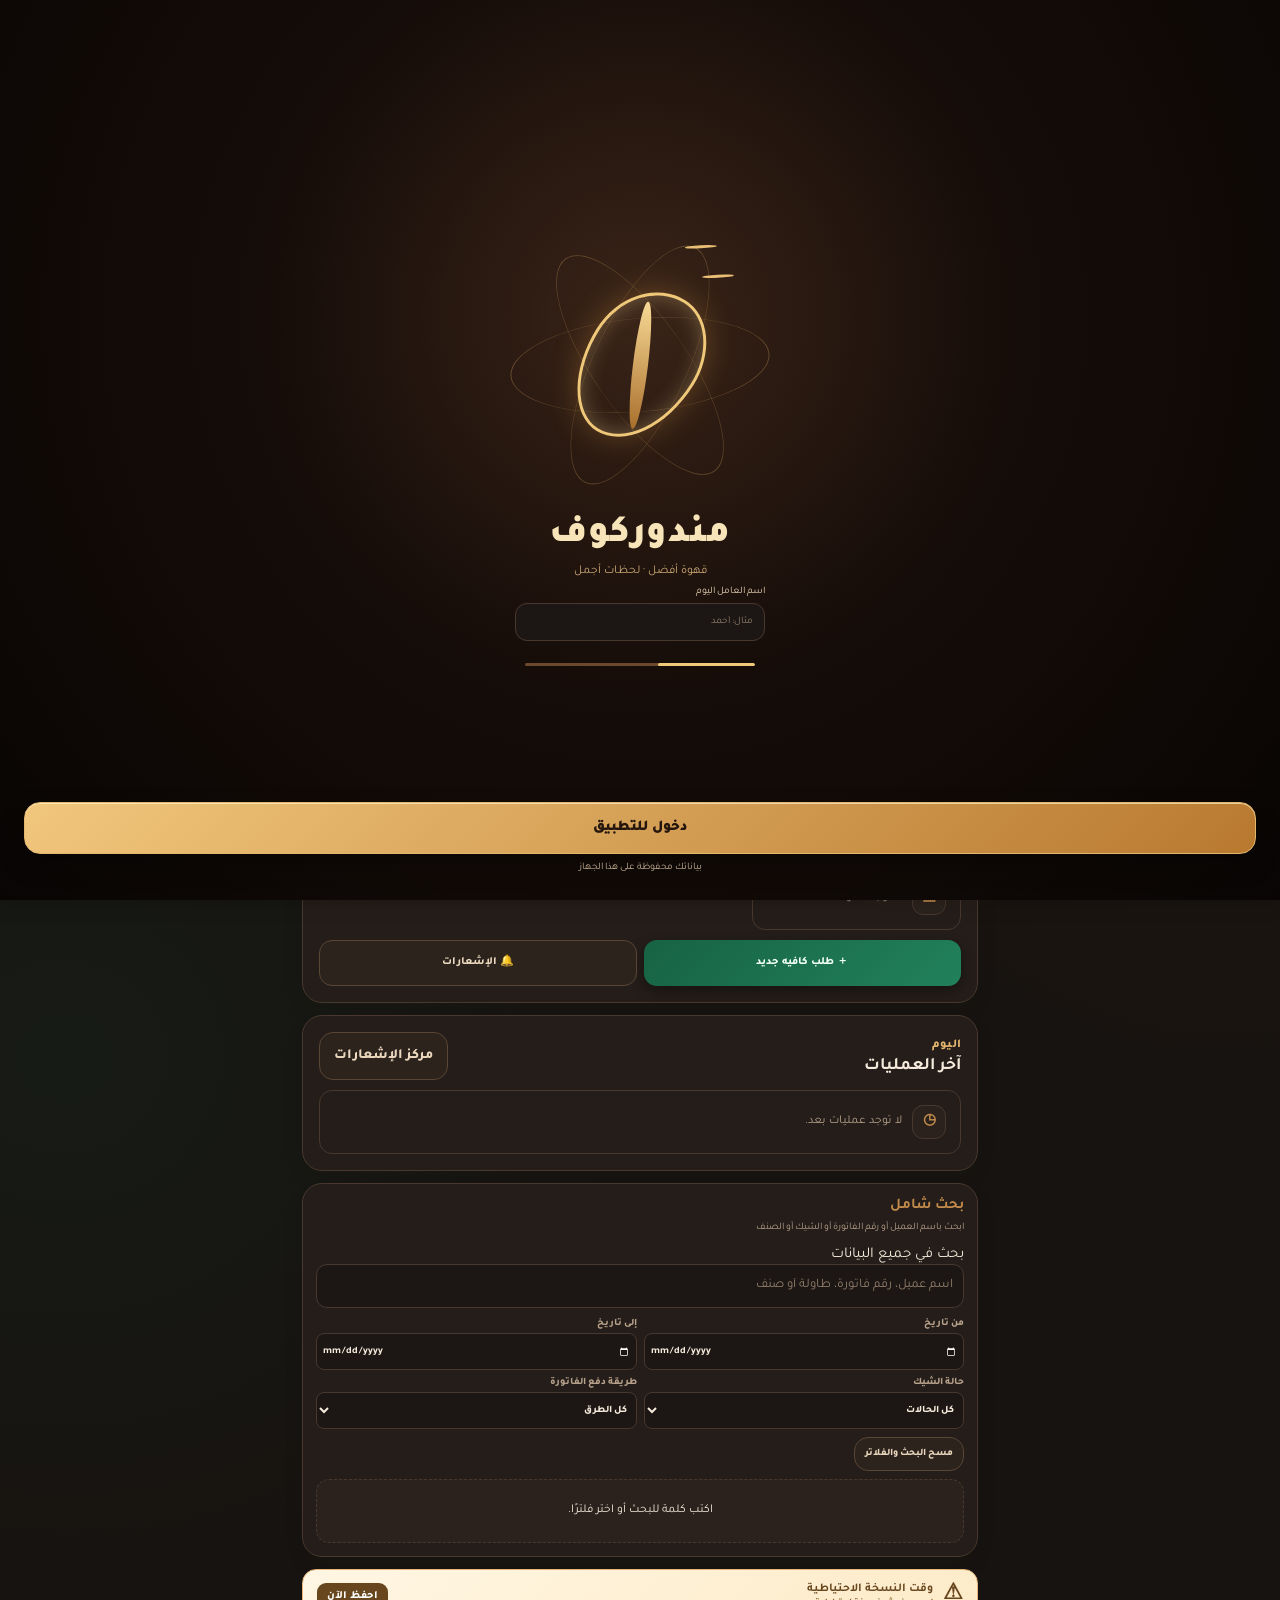
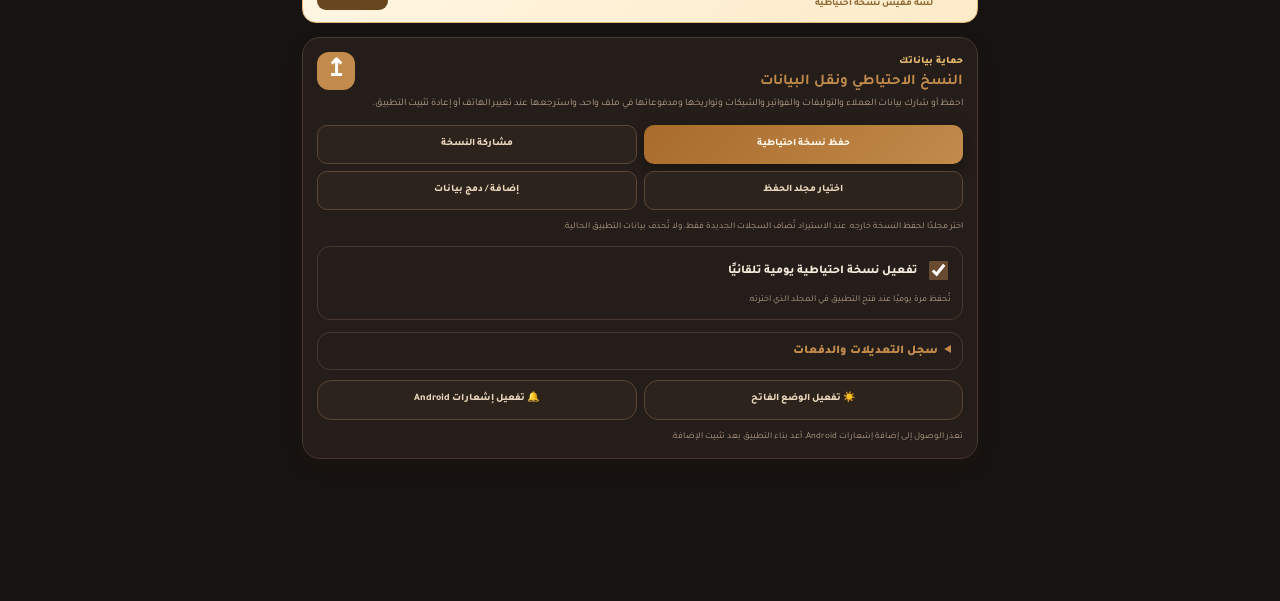
==== commit 9b55ed09: "Complete MandourKof dark espresso overhaul" ====
--- a/index.html
+++ b/index.html
@@ -5,319 +5,22 @@
 <meta name="viewport" content="width=device-width,initial-scale=1,viewport-fit=cover">
 <meta name="theme-color" content="#f6f3ed">
 <link rel="icon" type="image/png" href="assets/mandour-app-icon.png">
-<title>مندور كوفي</title>
+<title>مندوركوف</title>
 <link rel="preconnect" href="https://fonts.googleapis.com">
 <link rel="preconnect" href="https://fonts.gstatic.com" crossorigin>
 <link href="https://fonts.googleapis.com/css2?family=Tajawal:wght@400;500;600;700;800&display=swap" rel="stylesheet">
-<style>
-:root{color-scheme:light;--bg:#faf3e8;--card:#fff;--ink:#3b2417;--mut:#8a6f5d;--acc:#6f4e37;--acc2:#c8913f;--ok:#2e7d4f;--line:#e8d9c4;--shadow:0 8px 24px #3b24170d}
-*{box-sizing:border-box;-webkit-tap-highlight-color:transparent}
-html,body{min-height:100%;margin:0;background:var(--bg);color:var(--ink);font-family:'Tajawal',Tahoma,Arial,sans-serif}
-body{padding-top:env(safe-area-inset-top,0px);padding-bottom:env(safe-area-inset-bottom,0px)}
-button,input,select{font:inherit}button{cursor:pointer}button:focus-visible,input:focus-visible,select:focus-visible{outline:3px solid #c8913f66;outline-offset:2px}
-#splash{position:fixed;inset:0;z-index:100;background:linear-gradient(150deg,#3b2417 0%,#6f4e37 63%,#c8913f 120%);color:#fff;display:grid;place-content:center;text-align:center;padding:24px;transition:opacity .85s ease,visibility .85s ease}
-#splash::before,#splash::after{content:"";position:absolute;border:1px solid #fff2;border-radius:50%;width:260px;height:260px;left:50%;top:50%;transform:translate(-50%,-50%);animation:ring 2.2s ease-out both;pointer-events:none}
-#splash::after{animation-delay:.22s;width:310px;height:310px}
-@keyframes ring{0%{opacity:0;scale:.78}35%{opacity:.45}100%{opacity:0;scale:1.2}}
-#welcome-mark{width:min(50vw,210px);height:min(46vh,390px);margin:0 auto;display:grid;place-items:center;overflow:hidden;border:1px solid #ffffff55;border-radius:20px;background:linear-gradient(145deg,#563a2a,#9b7144);box-shadow:0 12px 26px #1c141066;animation:cup-in .8s cubic-bezier(.2,.8,.2,1) both}
-#welcome-mark img{display:block;width:100%;height:100%;object-fit:contain;border-radius:19px}
-@keyframes cup-in{from{opacity:0;transform:translateY(18px) scale(.82)}to{opacity:1;transform:translateY(0) scale(1)}}
-#welcome-title{margin:15px 0 0;direction:ltr;font-family:'Tajawal',sans-serif;font-size:clamp(22px,5.7vw,30px);font-weight:800;line-height:1.25;letter-spacing:.02em;animation:title-in 1s .2s both}
-@keyframes title-in{from{opacity:0;transform:translateY(13px);letter-spacing:.12em}to{opacity:1;transform:translateY(0);letter-spacing:.02em}}
-#welcome-sub{margin:10px 0 0;color:#fffC;font-size:13px;animation:title-in .8s .6s both}
-#splash.leaving{opacity:0;visibility:hidden}
-.appbar{position:sticky;top:0;z-index:10;background:var(--acc);color:#fff;padding:10px 15px;box-shadow:0 3px 14px #2b181022;display:flex;align-items:center;gap:11px}
-.brand-symbol{width:39px;height:39px;border-radius:14px;background:#ffffff20;display:grid;place-items:center;font-size:22px;flex:none}
-.appbar-copy{min-width:0;flex:1}.appbar-title{font-size:16px;font-weight:800;line-height:1.35}.appbar-sub{font-size:10px;opacity:.78}
-#back-button{border:1px solid #ffffff55;color:#fff;background:transparent;border-radius:12px;padding:7px 12px;font-weight:700}#back-button[hidden]{display:none}
-main{max-width:720px;margin:0 auto;padding:17px 14px 35px}
-.view[hidden]{display:none}.view{animation:rise .28s ease both}@keyframes rise{from{opacity:0;transform:translateY(7px)}to{opacity:1;transform:none}}
-.welcome-copy{padding:7px 2px 15px}.eyebrow{margin:0 0 5px;color:var(--acc2);font-size:11px;font-weight:800}.welcome-copy h1,.view h2{margin:0;font-size:23px;line-height:1.45}.welcome-copy p,.view-intro{margin:6px 0 0;color:var(--mut);font-size:13px;line-height:1.8}
-.action-grid{display:grid;gap:11px;margin-top:10px}.action-button{width:100%;display:flex;align-items:center;gap:13px;text-align:right;padding:15px;border:1px solid var(--line);border-radius:18px;background:var(--card);color:var(--ink);box-shadow:var(--shadow);transition:transform .15s,border-color .15s}.action-button:active{transform:scale(.99)}.action-button:hover{border-color:#c8913f88}
-.action-icon{width:48px;height:48px;flex:none;display:grid;place-items:center;border-radius:16px;background:#f5ead9;color:var(--acc);font-size:24px}.action-text{flex:1}.action-text strong{display:block;font-size:16px}.action-text small{display:block;margin-top:2px;color:var(--mut);font-size:11px}.arrow{font-size:22px;color:var(--acc2)}
-.summary-strip{display:flex;gap:10px;margin:17px 0 6px}.summary-chip{flex:1;border:1px solid var(--line);background:#fff8ee;border-radius:14px;padding:10px 12px}.summary-chip strong{display:block;font-size:18px}.summary-chip span{font-size:10px;color:var(--mut)}
-.panel{background:var(--card);border:1px solid var(--line);border-radius:17px;padding:14px;margin:12px 0;box-shadow:var(--shadow)}.panel-title{font-size:15px;font-weight:800;margin:0 0 10px}.field{display:grid;gap:5px;margin:10px 0}.field label{font-size:12px;font-weight:700;color:var(--mut)}.field input,.field select,.g,.grams-input{width:100%;padding:10px 11px;border:1px solid var(--line);border-radius:11px;background:var(--bg);color:var(--ink);min-height:43px}.field input[type=file]{padding:8px}.muted{font-size:11px;color:var(--mut);line-height:1.7}.form-row{display:grid;grid-template-columns:1fr 1fr;gap:9px}.bean-card{display:grid;grid-template-columns:78px 1fr;gap:12px;align-items:center;background:var(--card);border:1px solid var(--line);border-radius:16px;padding:10px;margin:10px 0;box-shadow:var(--shadow)}.bean-photo{width:78px;height:78px;object-fit:cover;border-radius:13px;background:#f0e3d2}.bean-meta{min-width:0}.bean-name{font-weight:800;font-size:14px}.bean-rate{font-size:11px;color:var(--mut);margin-top:2px}.invoice-entry{display:grid;grid-template-columns:minmax(0,1fr) 100px;gap:8px;align-items:end;margin-top:8px}.gram-field{min-width:0}.gram-field label{display:block;color:var(--mut);font-size:10px;margin-bottom:4px}.g{height:40px;min-height:40px;text-align:center;font-weight:800;direction:ltr;padding:6px}.pr{font-size:14px;text-align:left;color:var(--acc);font-weight:800;white-space:nowrap;padding-bottom:8px}.pr small{display:block;color:var(--mut);font-size:9px;font-weight:600}
-.primary,.secondary,.danger{border:0;border-radius:12px;padding:11px 14px;font-weight:800}.primary{background:var(--acc);color:#fff;width:100%;box-shadow:0 5px 12px #6f4e3722}.secondary{background:#f4eadb;color:var(--acc);border:1px solid var(--line)}.danger{background:#fff0eb;color:#a33b22;border:1px solid #f1c8b8;padding:6px 9px;font-size:11px}.button-row{display:flex;gap:9px;margin-top:12px}.button-row>*{flex:1}
-.invoice-total{display:flex;justify-content:space-between;align-items:center;padding:13px 14px;background:#f7eddf;border-radius:13px;margin:13px 0}.invoice-total span{font-size:12px;color:var(--mut)}.invoice-total strong{font-size:20px;color:var(--acc)}
-.empty{padding:15px;text-align:center;color:var(--mut);font-size:12px;background:#fff9f0;border-radius:13px;border:1px dashed var(--line)}
-.history-item,.customer-card,.custom-bean-row{border:1px solid var(--line);background:var(--card);border-radius:14px;padding:12px;margin:9px 0}.history-top,.customer-top,.custom-bean-row{display:flex;align-items:center;justify-content:space-between;gap:10px}.history-top strong,.customer-top strong{font-size:13px}.history-top span,.customer-top span{font-size:10px;color:var(--mut)}.history-detail{border-top:1px solid var(--line);margin-top:9px;padding-top:9px;color:var(--mut);font-size:11px;line-height:1.9}.customer-card .detail-toggle{margin-top:9px;width:100%;text-align:right;border:0;background:#fff8ee;color:var(--acc);padding:8px 10px;border-radius:10px;font-size:11px;font-weight:700}.recipe{padding:9px 0;border-bottom:1px solid #eee3d5}.recipe:last-child{border-bottom:0}.recipe-title{font-weight:800;color:var(--ink);font-size:12px}.ingredient-list{color:var(--mut);font-size:10px;line-height:1.8}
-.recipe-line{display:grid;grid-template-columns:minmax(0,1fr) 92px 35px;gap:6px;align-items:center;margin:8px 0}.recipe-line select,.recipe-line input{width:100%;min-width:0;padding:8px 7px;border:1px solid var(--line);border-radius:10px;background:var(--bg);color:var(--ink);font-size:11px;min-height:40px}.remove-line{width:34px;height:34px;border:0;border-radius:10px;background:#fff0eb;color:#a33b22;font-size:18px}.photo-preview{width:100%;max-height:190px;object-fit:cover;border-radius:13px;margin-top:8px}.custom-bean-row{justify-content:flex-start}.custom-bean-row img{width:48px;height:48px;border-radius:10px;object-fit:cover}.custom-bean-row .info{flex:1}.custom-bean-row strong{display:block;font-size:12px}.custom-bean-row small{color:var(--mut);font-size:10px}
-.toast{position:fixed;z-index:200;bottom:calc(22px + env(safe-area-inset-bottom));left:50%;transform:translate(-50%,12px);opacity:0;transition:.2s;pointer-events:none;background:#2e7d4f;color:#fff;border-radius:30px;padding:10px 16px;font-size:12px;font-weight:800;white-space:nowrap;box-shadow:0 6px 20px #0002}.toast.show{opacity:1;transform:translate(-50%,0)}
-@media(min-width:560px){.action-grid{grid-template-columns:1fr 1fr}.action-button:first-child{grid-column:span 2}.action-button{min-height:94px}.bean-card{grid-template-columns:92px 1fr}.bean-photo{width:92px;height:92px}}
-@media(max-width:370px){main{padding-right:10px;padding-left:10px}.bean-card{grid-template-columns:66px 1fr;gap:9px;padding:9px}.bean-photo{width:66px;height:66px}.invoice-entry{grid-template-columns:minmax(0,1fr) 85px}.recipe-line{grid-template-columns:minmax(0,1fr) 78px 32px}}
-@media(prefers-reduced-motion:reduce){*,*::before,*::after{animation-duration:.01ms!important;animation-iteration-count:1!important;scroll-behavior:auto!important;transition-duration:.01ms!important}}
-:root{--bg:#f7f5f0;--card:#fff;--ink:#28231e;--mut:#777169;--acc:#4b392d;--acc2:#c58b3d;--ok:#28795c;--line:#e8e2d8;--shadow:0 10px 28px #33271b10}
-body{background:radial-gradient(ellipse at 12% 8%,#e9dccb55,transparent 34%),radial-gradient(ellipse at 92% 30%,#d9e3d133,transparent 32%),var(--bg)}
-.appbar{background:linear-gradient(110deg,#3d2d23,#604631);padding:11px 17px;box-shadow:0 7px 22px #38281b20}
-.brand-symbol{border:1px solid #ffffff2b;border-radius:15px;box-shadow:inset 0 1px #ffffff28}
-#back-button{min-height:40px;border-radius:14px;background:#ffffff12;transition:background .18s,transform .18s}
-#back-button:active{transform:scale(.96);background:#ffffff25}
-main{padding-top:18px;padding-bottom:40px}
-.welcome-copy{padding:5px 3px 13px}.welcome-copy h1{font-size:25px;letter-spacing:-.35px}
-.dashboard-hero{position:relative;isolation:isolate;overflow:hidden;min-height:154px;margin:4px 0 17px;padding:19px 18px;border-radius:23px;background:linear-gradient(115deg,#3e2e25 0%,#644b36 65%,#967044 130%);color:#fff;box-shadow:0 15px 30px #49352220}
-.dashboard-hero::after{content:"";position:absolute;z-index:-1;left:-34px;bottom:-67px;width:180px;height:180px;border:1px solid #ffffff18;border-radius:50%;box-shadow:0 0 0 17px #ffffff08,0 0 0 34px #ffffff06}
-.dashboard-copy{position:relative;z-index:2;max-width:68%}.dashboard-kicker{display:inline-flex;align-items:center;gap:6px;color:#f2d2a0;font-size:10px;font-weight:800}.dashboard-copy strong{display:block;margin-top:8px;font-size:19px;line-height:1.55}.dashboard-copy p{margin:4px 0 0;color:#ffffffc9;font-size:10px;line-height:1.8}
-.dashboard-art{position:absolute;z-index:1;left:3px;bottom:-10px;width:43%;height:170px;object-fit:contain;object-position:left bottom;filter:drop-shadow(0 8px 14px #15100d50);pointer-events:none}
-.action-grid{gap:12px;margin-top:10px}.action-button{position:relative;overflow:hidden;min-height:84px;padding:14px;border-radius:20px;box-shadow:0 7px 18px #3526190d;transition:transform .2s cubic-bezier(.2,.8,.2,1),box-shadow .2s,border-color .2s}
-.action-button::after{content:"";position:absolute;inset:auto -18px -30px auto;width:82px;height:82px;border-radius:50%;background:#c58b3d0a;transition:transform .3s}.action-button:hover{transform:translateY(-2px);box-shadow:0 12px 24px #35261912}.action-button:hover::after{transform:scale(1.35)}.action-button:active{transform:scale(.985)}
-.action-icon{width:50px;height:50px;border:1px solid #e8dccb;border-radius:17px;background:linear-gradient(145deg,#fcf6ed,#efe3d1);box-shadow:inset 0 1px #fff}
-.action-button:first-child .action-icon{background:linear-gradient(145deg,#f7e7ca,#ecd3a8)}
-.action-text strong{font-size:15px}.action-text small{font-size:10px;line-height:1.7}
-.summary-strip{gap:8px;margin-top:17px}.summary-chip{border-radius:16px;background:#ffffffc7;box-shadow:0 4px 12px #35261908;text-align:center}.summary-chip strong{font-size:17px;color:var(--acc)}
-.view{will-change:transform,opacity}.view.leaving{opacity:0;transform:translateY(-8px) scale(.992);transition:opacity .17s ease,transform .17s ease;pointer-events:none}.view.entering{opacity:0;transform:translateY(9px) scale(.992)}
-.panel{border-radius:20px;padding:15px;box-shadow:0 9px 24px #3526190b}.bean-card{border-radius:18px;padding:11px;box-shadow:0 6px 18px #3526190b;transition:transform .18s,border-color .18s}.bean-card:focus-within{border-color:#c58b3d88;transform:translateY(-1px)}
-.bean-photo{border-radius:15px;box-shadow:0 4px 10px #31231617}.g{border-radius:12px;font-variant-numeric:tabular-nums}.invoice-total{border:1px solid #ebdfce;border-radius:16px;background:linear-gradient(110deg,#f8f0e4,#fffaf1)}
-.roast-panel{margin:13px 0 8px;padding:14px;border:1px solid var(--line);border-radius:17px;background:#fff;box-shadow:0 5px 15px #35261908}.roast-heading{display:flex;align-items:center;gap:9px;margin-bottom:10px}.roast-heading-icon{width:36px;height:36px;border-radius:12px;display:grid;place-items:center;background:#f7eddf;font-size:18px}.roast-heading strong{font-size:13px}.roast-heading small{display:block;color:var(--mut);font-size:10px}.roast-options{display:grid;grid-template-columns:1fr 1fr;gap:8px}.roast-option{min-height:48px;border:1px solid var(--line);border-radius:14px;background:#fbfaf7;color:var(--ink);font-size:12px;font-weight:800;transition:.18s}.roast-option[aria-pressed="true"]{border-color:#9d7242;background:#f7efe4;box-shadow:inset 0 0 0 1px #9d724233;color:#563d28}.roast-option span{display:block;margin-top:2px;color:var(--mut);font-size:9px;font-weight:600}.invoice-breakdown{display:grid;gap:6px;margin-top:11px;padding:10px 12px;border-radius:13px;background:#f9f7f2;color:var(--mut);font-size:11px}.invoice-breakdown div{display:flex;justify-content:space-between;gap:10px}.invoice-breakdown strong{color:var(--ink)}.invoice-breakdown .fee-row strong{color:#946529}.invoice-breakdown .final-row{border-top:1px solid var(--line);padding-top:7px;margin-top:2px;color:var(--ink);font-weight:800}
-.history-item,.customer-card,.custom-bean-row{border-radius:17px;box-shadow:0 5px 16px #35261908}.history-top strong,.customer-top strong{font-size:12px}.primary{min-height:48px;border-radius:14px;background:linear-gradient(110deg,#49372b,#705239);box-shadow:0 7px 16px #49352221;transition:transform .16s,filter .16s}.primary:active{transform:scale(.985);filter:brightness(1.08)}.secondary{min-height:44px;border-radius:13px}
-.toast{box-shadow:0 9px 24px #0002}
-@media(max-width:400px){.dashboard-copy{max-width:72%}.dashboard-art{width:39%;height:150px}.dashboard-copy strong{font-size:17px}.action-button{min-height:77px;padding:12px}.summary-chip{padding:9px 6px}}
-:root{--bg:#f6f3ed;--card:#fffefa;--ink:#29231d;--mut:#756c62;--acc:#503827;--acc2:#b87a32;--ok:#3c7a61;--line:#e7dfd4;--shadow:0 10px 30px #2b20140d;--accent-soft:#f2e8da}
-html,body{background:var(--bg);font-size:15px;scroll-behavior:smooth}
-body{background:radial-gradient(ellipse at 15% 5%,#eadbc755,transparent 34%),radial-gradient(ellipse at 96% 38%,#c7d7ca22,transparent 34%),var(--bg)}
-.appbar{min-height:66px;padding:10px max(16px,calc((100vw - 720px)/2));gap:12px;background:linear-gradient(112deg,#35261d,#674a32);box-shadow:0 6px 24px #2d20172b}
-.brand-symbol{width:42px;height:42px;border-radius:15px;background:linear-gradient(145deg,#ffffff26,#ffffff10);border:1px solid #ffffff3d;box-shadow:inset 0 1px #ffffff35}
-.brand-symbol svg{width:26px;height:26px;stroke:#fff5e8;stroke-width:1.65;stroke-linecap:round;stroke-linejoin:round}
-.appbar-title{font-size:17px;letter-spacing:.1px}.appbar-sub{font-size:11px}
-#back-button{min-width:66px;min-height:42px;border-radius:14px;background:#ffffff12}
-main{padding:18px 16px calc(142px + env(safe-area-inset-bottom))}
-.welcome-copy h1,.view h2{font-size:25px;line-height:1.5;letter-spacing:-.3px}.welcome-copy p,.view-intro{font-size:13px;line-height:1.9}
-.eyebrow{font-size:12px;letter-spacing:.2px}.dashboard-hero{min-height:162px;border-radius:24px;margin:8px 0 18px;box-shadow:0 16px 36px #49352226}.dashboard-copy strong{font-size:20px;line-height:1.6}.dashboard-copy p{font-size:11px}.dashboard-art{height:178px;width:43%}
-.action-grid{gap:12px}.action-button{min-height:82px;border-radius:19px;padding:14px 15px;background:#fffefa;border-color:#e9e1d7;box-shadow:0 6px 18px #38291c0c}.action-button:active{transform:scale(.985)}
-.action-icon{width:48px;height:48px;border-radius:16px;display:grid;place-items:center}.action-icon svg{width:25px;height:25px;stroke:currentColor;stroke-width:1.7;stroke-linecap:round;stroke-linejoin:round}
-.action-text strong{font-size:15px}.action-text small{font-size:11px;line-height:1.7}
-.summary-strip{gap:9px;margin-top:17px}.summary-chip{border-radius:16px;padding:11px 7px;background:#fffdf8;border-color:#ece4da;box-shadow:0 5px 14px #38291c08}.summary-chip strong{font-size:19px}.summary-chip span{font-size:10px}
-.panel{padding:16px;border-radius:20px;background:#fffefa;box-shadow:0 9px 24px #36281c0b}.panel-title{font-size:15px}
-.field{gap:7px;margin:13px 0}.field label{font-size:13px;color:#61574d}.field input,.field select,.recipe-line select,.recipe-line input{min-height:48px;border-radius:14px;background:#fbfaf7;border-color:#e4ddd2;padding:11px 13px;font-size:14px}.field input[type=file]{padding:10px}.muted{font-size:12px;line-height:1.8}
-.bean-card{grid-template-columns:82px 1fr;gap:12px;padding:11px;border-radius:18px}.bean-photo{width:82px;height:82px;border-radius:15px}.bean-name{font-size:14px}.bean-rate{font-size:12px}.invoice-entry{grid-template-columns:minmax(0,1fr) 105px}.gram-field label{font-size:11px}.g{min-height:45px;height:45px;font-size:16px}.pr{font-size:15px}.pr small{font-size:10px}
-.roast-panel{padding:15px;border-radius:18px;background:#fffefa}.roast-option{min-height:52px;border-radius:15px;font-size:13px}.roast-option span{font-size:10px}.invoice-breakdown{padding:12px 13px;border-radius:15px;font-size:12px}.invoice-breakdown strong{font-size:12px}.invoice-total{padding:15px;border-radius:16px}
-.primary,.secondary{min-height:48px;border-radius:14px;font-size:14px}.secondary{background:#f6eee2}.recipe-line{grid-template-columns:minmax(0,1fr) 90px 42px;gap:8px}.remove-line{width:40px;height:40px;border-radius:12px}
-.history-disclosure{margin:18px 0 0;border:1px solid var(--line);border-radius:18px;background:#fffefa;overflow:hidden}.history-disclosure summary{min-height:52px;display:flex;align-items:center;justify-content:space-between;gap:8px;padding:12px 15px;cursor:pointer;font-weight:800;font-size:14px;list-style:none}.history-disclosure summary::-webkit-details-marker{display:none}.history-disclosure summary::after{content:"＋";color:var(--acc2);font-size:18px}.history-disclosure[open] summary::after{content:"−"}.history-disclosure summary small{margin-inline-start:auto;color:var(--mut);font-size:10px;font-weight:600}.history-disclosure #invoice-history{padding:0 12px 12px}
-.customer-card,.history-item,.custom-bean-row{background:#fffefa;border-radius:17px;padding:13px}.customer-card .detail-toggle{padding:11px;border-radius:12px;font-size:12px;background:#f7f2e9}.history-detail{font-size:12px;line-height:2}
-.bottom-nav{position:fixed;z-index:20;inset-inline:0;bottom:0;display:flex;justify-content:center;gap:5px;padding:7px max(10px,calc((100vw - 720px)/2)) calc(8px + env(safe-area-inset-bottom));background:#fffefaed;border-top:1px solid #e9e2d9;box-shadow:0 -9px 24px #30231710;backdrop-filter:blur(16px);-webkit-backdrop-filter:blur(16px)}
-.bottom-nav button{flex:1;min-width:0;min-height:53px;display:flex;flex-direction:column;align-items:center;justify-content:center;gap:3px;border:0;border-radius:15px;background:transparent;color:#7b7268;font-size:10px;font-weight:700;transition:color .16s,background .16s,transform .16s}
-.bottom-nav button svg{width:22px;height:22px;stroke:currentColor;stroke-width:1.8;stroke-linecap:round;stroke-linejoin:round}.bottom-nav button[aria-current="page"]{color:#573d29;background:#f3eadc}.bottom-nav button:active{transform:scale(.95)}
-.invoice-dock{position:fixed;z-index:19;inset-inline:0;bottom:calc(68px + env(safe-area-inset-bottom));max-width:720px;margin-inline:auto;display:flex;align-items:center;gap:12px;padding:11px 15px;background:#fffefaed;border:1px solid #e6ddd1;border-bottom:0;border-radius:19px 19px 0 0;box-shadow:0 -8px 25px #33251a12;backdrop-filter:blur(16px);-webkit-backdrop-filter:blur(16px)}.invoice-dock[hidden],.bottom-nav[hidden]{display:none!important}.invoice-dock-total{flex:1;min-width:0}.invoice-dock-total span{display:block;color:var(--mut);font-size:10px}.invoice-dock-total strong{display:block;color:var(--acc);font-size:18px;white-space:nowrap}.invoice-dock .primary{width:auto;min-width:145px;padding-inline:17px}
-.toast{bottom:calc(82px + env(safe-area-inset-bottom));font-size:13px;padding:11px 17px}
-button:focus-visible,input:focus-visible,select:focus-visible{outline:3px solid #bd873d66;outline-offset:2px}
-@media(max-width:380px){.appbar{padding-inline:12px}.dashboard-copy{max-width:71%}.dashboard-copy strong{font-size:18px}.dashboard-art{width:40%;height:155px}.invoice-dock{gap:8px;padding-inline:10px}.invoice-dock .primary{min-width:130px;padding-inline:12px}.invoice-dock-total strong{font-size:16px}.bottom-nav button{font-size:9px}}
-@media(min-width:760px){main{padding-inline:22px}.bottom-nav{border-inline:1px solid #e9e2d9;border-radius:18px 18px 0 0}.invoice-dock{border-inline:1px solid #e6ddd1}}
-@media(prefers-reduced-motion:reduce){html,body{scroll-behavior:auto}}
-.invoice-meta-grid{display:grid;grid-template-columns:1fr 1fr;gap:10px}.invoice-meta-grid .field{margin:7px 0}.invoice-meta-grid input{direction:ltr;text-align:right}
-.doc-type-options{display:grid;grid-template-columns:1fr 1fr;gap:8px}.doc-type-options button{min-height:44px;border:1px solid var(--line);border-radius:13px;background:#fbfaf7;color:var(--mut);font-size:12px;font-weight:800}.doc-type-options button[aria-pressed="true"]{border-color:#98704a;background:#f5ecdf;color:#503827;box-shadow:inset 0 0 0 1px #98704a22}
-.history-search{padding:10px 2px 4px}.history-search input{width:100%;min-height:44px;border:1px solid var(--line);border-radius:13px;padding:9px 12px;background:#fbfaf7;color:var(--ink);font-size:12px}.history-day,.history-month{margin:8px 0;border:1px solid var(--line);border-radius:15px;background:#fffefa;overflow:hidden}.history-day>summary,.history-month>summary{padding:12px 13px;list-style:none;cursor:pointer;font-size:12px;font-weight:800;display:flex;justify-content:space-between;gap:10px}.history-day>summary::-webkit-details-marker,.history-month>summary::-webkit-details-marker{display:none}.history-day>summary::after,.history-month>summary::after{content:"＋";color:var(--acc2);font-size:16px}.history-day[open]>summary::after,.history-month[open]>summary::after{content:"−"}.history-day-content,.history-month-content{padding:0 10px 10px}.history-day-total,.history-month-total{color:var(--mut);font-size:10px;font-weight:600}.saved-invoice{border:1px solid #eee4d8;border-radius:14px;background:#fff;margin:8px 0;overflow:hidden}.saved-invoice>summary{padding:11px 12px;display:flex;align-items:center;justify-content:space-between;gap:10px;cursor:pointer;list-style:none}.saved-invoice>summary::-webkit-details-marker{display:none}.saved-invoice>summary strong{font-size:12px}.saved-invoice>summary .record-total{white-space:nowrap;color:var(--acc);font-weight:900}.invoice-summary-meta{display:block;margin-top:3px;color:var(--mut);font-size:10px}.saved-invoice[open] .history-detail{margin:0 12px 10px}.record-actions{display:flex;flex-wrap:wrap;gap:7px;margin-top:10px}.record-actions button{min-height:38px;padding:7px 10px;border-radius:11px;font-size:11px}.record-actions .danger{margin-inline-start:auto}
-.modal-overlay{position:fixed;z-index:80;inset:0;display:grid;place-items:center;padding:14px;background:#20181088;backdrop-filter:blur(4px)}.modal-overlay[hidden]{display:none!important}.modal-scrim{position:absolute;inset:0}.modal-card{position:relative;z-index:1;width:min(100%,580px);max-height:calc(100dvh - 28px);overflow:auto;border:1px solid #f1e7da;border-radius:22px;background:#fbf8f2;box-shadow:0 24px 80px #17110c55;padding:15px}.modal-header{display:flex;align-items:center;justify-content:space-between;gap:10px}.modal-header h2{margin:0;color:var(--ink);font-size:17px}.modal-header p{margin:2px 0 0;color:var(--mut);font-size:11px}.modal-close{width:38px;height:38px;flex:none;border:0;border-radius:12px;background:#eee5d9;color:var(--acc);font-size:24px}.receipt-stage{max-height:55dvh;overflow:auto;margin-top:12px;padding:10px;border:1px solid var(--line);border-radius:16px;background:#efe8dc}.receipt-stage canvas{display:block;width:100%;height:auto;max-width:430px;margin:0 auto;border-radius:8px;box-shadow:0 6px 18px #33271b22}.receipt-share-hint{margin:10px 3px;color:var(--mut);font-size:11px;line-height:1.7}.receipt-actions{display:grid;grid-template-columns:1fr 1fr;gap:8px}.receipt-actions button{width:100%;min-height:44px;margin:0;font-size:12px}.receipt-actions #receipt-share{grid-column:span 2}.delete-step-label{display:block;margin-bottom:4px;color:#9c6332;font-size:10px;font-weight:800}.delete-copy{margin:13px 0;color:var(--mut);font-size:13px;line-height:1.8}.delete-modal-card .danger{min-height:45px;padding-inline:14px;font-size:12px}.delete-modal-card .button-row{margin-top:14px}.delete-modal-card .button-row button{flex:1}
-@media(max-width:380px){.invoice-meta-grid{gap:6px}.invoice-meta-grid label{font-size:11px}.record-actions{gap:5px}.record-actions button{padding-inline:8px}.receipt-actions{gap:6px}}
-@media print{html,body{min-height:0!important;background:#fff!important}.appbar,main,.invoice-dock,.bottom-nav,.toast,#splash,#delete-modal{display:none!important}#receipt-modal{display:block!important;position:static!important;inset:auto!important;padding:0!important;background:#fff!important;backdrop-filter:none!important}#receipt-modal .modal-scrim,#receipt-modal .modal-header,#receipt-modal .receipt-share-hint,#receipt-modal .receipt-actions{display:none!important}.receipt-modal-card{width:100%!important;max-height:none!important;overflow:visible!important;border:0!important;border-radius:0!important;box-shadow:none!important;padding:0!important}.receipt-stage{max-height:none!important;overflow:visible!important;margin:0!important;padding:0!important;border:0!important;background:#fff!important}.receipt-stage canvas{width:100%!important;max-width:100%!important;max-height:none!important;box-shadow:none!important;border-radius:0!important}}
-.invoice-meta-grid .field small,.payment-note{display:block;color:var(--mut);font-size:10px;line-height:1.7;margin-top:5px}.business-contact{display:flex;align-items:center;gap:8px;margin:9px 0 15px;padding:10px 12px;border:1px solid var(--line);border-radius:13px;background:#fffefa;color:var(--mut);font-size:11px}.business-contact>span:first-child{font-size:18px;color:#2d8054}.business-contact strong{margin-inline-start:auto;color:var(--ink);letter-spacing:.3px;font-size:13px}.payment-method-options{display:grid;grid-template-columns:repeat(3,minmax(0,1fr));gap:8px}.payment-method{min-width:0;display:flex;flex-direction:column;align-items:center;justify-content:center;gap:6px;min-height:94px;padding:8px 5px;border:1px solid var(--line);border-radius:14px;background:#fff;color:var(--ink);font-size:10px;font-weight:800}.payment-method[aria-pressed="true"]{border-color:#98704a;background:#f8f0e4;box-shadow:0 0 0 2px #98704a18}.payment-mark{width:76px;height:46px;display:flex;align-items:center;justify-content:center;background:#fff;border-radius:8px;overflow:hidden}.payment-mark img{display:block;max-width:100%;max-height:100%;object-fit:contain}.cash-mark img{width:42px;height:42px}.instapay-mark img{width:73px;height:auto}.payment-method span:last-child{white-space:nowrap}.customer-invoice-actions{display:grid;grid-template-columns:1fr 1fr;gap:8px;margin-top:9px}.customer-invoice-actions button{font-size:11px;padding-inline:7px}.customer-branch-note{display:block;margin-top:6px;color:var(--mut);font-size:10px;line-height:1.6}.invoice-lineage{color:#765b3e;font-size:11px}.business-contact a{color:inherit}.receipt-whatsapp{text-decoration:none;display:flex;align-items:center;justify-content:center}
-#welcome-mark img{display:block;width:82px;height:82px;object-fit:cover;border:1px solid #f0d8aa;border-radius:24px;box-shadow:0 12px 26px #1c141066}
-body{background:radial-gradient(ellipse at 8% 12%,#e4d1b833,transparent 31%),radial-gradient(ellipse at 92% 55%,#9aab8a18,transparent 32%),linear-gradient(180deg,#fbf8f2 0%,#f2ece2 58%,#f8f5ef 100%)}
-.dashboard-hero{background-image:linear-gradient(90deg,#30211618 0%,#34251b55 38%,#37271de8 68%,#37271df5 100%),url('assets/mandour-home-banner.jpg');background-position:center;background-size:cover;background-repeat:no-repeat;min-height:174px;padding:20px 18px}
-.dashboard-copy{max-width:62%}.dashboard-copy strong{font-size:19px;line-height:1.55}.dashboard-copy p{font-size:11px}.dashboard-art{display:none}
-.customer-card{overflow:hidden;padding:0;border-radius:18px;background:#fffefa;box-shadow:0 7px 20px #3526190b}
-.customer-toggle{width:100%;display:flex;align-items:center;gap:10px;padding:14px;border:0;background:transparent;color:var(--ink);text-align:right}
-.customer-ident{flex:1;min-width:0}.customer-name-row{display:flex;align-items:center;flex-wrap:wrap;gap:7px}.customer-name-row strong{font-size:14px}.customer-country{display:inline-flex;align-items:center;border-radius:20px;padding:3px 9px;background:#f4ebdc;color:#765639;font-size:10px;font-weight:800}.customer-last-buy{display:block;margin-top:4px;color:var(--mut);font-size:11px}.customer-chevron{color:var(--acc2);font-size:21px;transition:transform .2s}.customer-toggle[aria-expanded="true"] .customer-chevron{transform:rotate(180deg)}
-.customer-expanded{padding:0 13px 13px}.customer-invoice-actions{display:grid;grid-template-columns:1fr 1fr;gap:8px}.customer-invoice-actions button{font-size:12px;padding-inline:7px}.customer-branch-note{display:block;margin:7px 1px;color:var(--mut);font-size:10px;line-height:1.75}.customer-expanded .history-detail{margin-top:9px;padding-top:9px}
-@media(max-width:380px){.dashboard-copy{max-width:67%}.dashboard-hero{min-height:164px;padding:17px 14px}.dashboard-copy strong{font-size:17px}.customer-toggle{padding:12px 10px}.customer-name-row strong{font-size:13px}.customer-last-buy{font-size:10px}}
-.customer-template-row{display:grid;grid-template-columns:minmax(0,1fr) auto;align-items:center;gap:8px;padding:7px 0;border-bottom:1px solid #eee3d5}.customer-template-row:last-child{border-bottom:0}.customer-template-row .recipe{padding:5px 0;border:0}.customer-template-row .secondary{min-height:38px;padding:7px 10px;font-size:10px;white-space:nowrap}.customer-template-row .ingredient-list strong{color:var(--acc);font-size:10px}
-@media(max-width:380px){.customer-template-row{grid-template-columns:1fr}.customer-template-row .secondary{width:100%}}
-.customer-stats{display:grid;grid-template-columns:1fr 1fr;gap:8px;margin:10px 0 4px}.customer-stats>div{display:grid;gap:4px;padding:10px;border:1px solid var(--line);border-radius:13px;background:#fffaf2}.customer-stats small,.customer-purchase-row small{color:var(--mut);font-size:10px}.customer-stats strong{color:var(--acc);font-size:15px}.customer-stats-note{display:block;color:var(--mut);font-size:9px;margin:0 1px 9px}.customer-section{margin-top:12px}.customer-section>strong{font-size:12px}.customer-purchase-list{display:grid;gap:6px;margin-top:7px}.customer-purchase-row{display:flex;justify-content:space-between;align-items:center;gap:10px;padding:9px 10px;border:1px solid var(--line);border-radius:11px;background:#fffefa}.customer-purchase-row>span{display:grid;gap:3px;min-width:0}.customer-purchase-row>span>strong{font-size:11px}.customer-purchase-row>strong{white-space:nowrap;color:var(--acc);font-size:12px}
-#welcome-mark img{display:block;width:100%;height:100%;object-fit:contain;border:0;border-radius:19px;box-shadow:none}
-button{touch-action:manipulation}
-.primary,.secondary,.danger{display:inline-flex;align-items:center;justify-content:center;min-height:48px;padding:10px 14px;text-align:center;line-height:1.3;transition:transform .16s ease,box-shadow .16s ease,filter .16s ease,border-color .16s ease,background .16s ease}
-.button-row>*{min-height:48px;display:flex;align-items:center;justify-content:center;text-align:center}
-.customer-invoice-actions button{min-height:46px}
-.record-actions button{min-height:42px}
-.receipt-actions button,.receipt-actions a{min-height:46px;display:flex;align-items:center;justify-content:center;text-align:center}
-.doc-type-options button,.payment-method,.roast-option{transition:transform .16s ease,border-color .16s ease,box-shadow .16s ease,background .16s ease}
-button:active{transform:scale(.98)}
-.action-button:active,.bottom-nav button:active{transform:scale(.985)}
-.view{animation:none;will-change:opacity,transform;transition:opacity .22s ease,transform .28s cubic-bezier(.2,.8,.2,1)}
-.view.entering{opacity:0;transform:translateX(15px) scale(.994);transition:none}
-.view.leaving{opacity:0;transform:translateX(-12px) scale(.994);transition:opacity .18s ease,transform .18s ease;pointer-events:none}
-@keyframes modal-backdrop-in{from{opacity:0}to{opacity:1}}
-@keyframes modal-card-in{from{opacity:0;transform:translateY(16px) scale(.985)}to{opacity:1;transform:translateY(0) scale(1)}}
-.modal-overlay:not([hidden]){animation:modal-backdrop-in .2s ease both}
-.modal-card{animation:modal-card-in .28s cubic-bezier(.2,.8,.2,1) both}
-@keyframes app-content-in{from{opacity:0;transform:translateY(12px)}to{opacity:1;transform:translateY(0)}}
-@keyframes app-nav-in{from{opacity:0;transform:translateY(16px)}to{opacity:1;transform:translateY(0)}}
-body.app-ready .appbar{animation:app-content-in .42s .04s cubic-bezier(.2,.8,.2,1) both}
-body.app-ready main{animation:app-content-in .48s .1s cubic-bezier(.2,.8,.2,1) both}
-body.app-ready .bottom-nav{animation:app-nav-in .4s .18s cubic-bezier(.2,.8,.2,1) both}
-.branch-payment-panel{display:grid;gap:12px;margin-top:14px;padding:13px;border:1px solid var(--line);border-radius:18px;background:linear-gradient(145deg,#fffaf1,#f7efe2)}
-.branch-location{display:grid;grid-template-columns:auto 1fr auto;align-items:center;gap:9px;padding:10px;border-radius:14px;background:#fff}
-.branch-pin{display:grid;place-items:center;width:36px;height:36px;border-radius:12px;background:#f4ead8;color:#8a5a25;font-size:23px}
-.branch-location>div{display:grid;gap:3px}.branch-location strong{font-size:12px}.branch-location small,.payment-destination small,.payment-qr-note{color:var(--mut);font-size:10px;line-height:1.55}
-.branch-location>a{padding:8px 10px;border-radius:10px;background:#684a31;color:white;font-size:10px;font-weight:800;text-decoration:none;white-space:nowrap}
-.map-qr{grid-column:2/4;width:78px;height:78px;object-fit:contain;border:1px solid var(--line);border-radius:10px;padding:3px;background:#fff}
-.payment-destination-grid{display:grid;grid-template-columns:1fr 1fr;gap:9px}
-.payment-destination{display:grid;align-content:start;gap:7px;min-width:0;padding:11px;border:1px solid var(--line);border-radius:14px;background:#fff}
-.payment-destination>strong{color:var(--acc);font-size:12px}.payment-destination>b{font-size:16px;letter-spacing:.5px}
-.payment-destination .secondary{min-height:38px;padding:7px;font-size:10px}.qr-upload-label{padding:8px;border:1px dashed #cdbb9f;border-radius:10px;color:#77583a;text-align:center;font-size:10px;font-weight:800;cursor:pointer}
-.qr-file-input{position:absolute;width:1px;height:1px;opacity:0;pointer-events:none}.payment-qr-preview{width:100%;max-height:150px;object-fit:contain;border-radius:10px;background:#fff}.payment-qr-note{display:block}
-.check-order-panel{display:grid;gap:16px}.check-top-fields{display:grid;grid-template-columns:1fr 1fr;gap:10px}.check-top-fields .field{margin:0}.check-top-fields .field:first-child{grid-column:1/-1}
-.check-top-fields select{width:100%;min-height:48px;padding:10px;border:1px solid var(--line);border-radius:13px;background:#fff;color:var(--ink);font:inherit}
-.check-menu-heading,.check-draft-heading,.checks-section-title{display:flex;align-items:center;justify-content:space-between;gap:8px}.check-menu-heading h3,.checks-section-title h3{margin:0;font-size:16px}.check-menu-heading small,.checks-section-title small{display:block;margin-top:4px;color:var(--mut);font-size:10px;line-height:1.5}.menu-count{padding:6px 9px;border-radius:20px;background:#f5eddf;color:#805a31;font-size:10px;font-weight:800;white-space:nowrap}
-.check-menu-grid{display:grid;grid-template-columns:1fr 1fr;gap:10px}.check-menu-card{overflow:hidden;display:grid;grid-template-columns:62px 1fr;gap:9px;align-items:center;padding:8px;border:1px solid var(--line);border-radius:15px;background:#fffefa;box-shadow:0 4px 14px #36231609}.check-menu-card>img{width:62px;height:68px;object-fit:cover;border-radius:11px;background:#f3ebdf}.check-menu-info{display:grid;gap:5px;min-width:0}.check-menu-info strong{font-size:11px;line-height:1.4}.check-menu-info small{color:var(--mut);font-size:10px}.check-menu-info select{max-width:100%;min-height:33px;padding:4px 5px;border:1px solid var(--line);border-radius:8px;background:white;color:var(--ink);font:inherit;font-size:10px}.check-menu-info button{grid-column:1/-1;min-height:35px;padding:6px;border-radius:9px;background:#684a31;color:#fff;font:inherit;font-size:11px;font-weight:800}
-.check-draft-box{display:grid;gap:9px;padding:12px;border-radius:16px;background:#f8f1e7;border:1px solid #eadcc9}.check-draft-heading{font-size:13px}.check-draft-heading span{color:var(--acc);font-weight:900}.check-draft-list,.check-guest-items{display:grid;gap:7px}.check-draft-line,.check-saved-item{display:grid;grid-template-columns:minmax(0,1fr) auto auto;align-items:center;gap:6px;padding:8px;border-radius:11px;background:#fff}.check-line-name{min-width:0;font-size:11px;line-height:1.45}.check-line-price{white-space:nowrap;color:var(--acc);font-size:10px;font-weight:800}.qty-controls{display:flex;align-items:center;gap:5px}.qty-controls button{width:30px;height:30px;border:1px solid var(--line);border-radius:9px;background:#fbf5ea;color:var(--ink);font-size:17px;font-weight:800}.qty-controls strong{min-width:18px;text-align:center;font-size:12px}.check-commit{width:100%;min-height:48px}.open-checks-section{margin-top:20px}.checks-section-title{align-items:flex-start;margin-bottom:10px}.check-list{display:grid;gap:11px}.check-card{overflow:hidden;border:1px solid var(--line);border-radius:18px;background:#fffefa;box-shadow:0 6px 18px #3526190a}.check-card-header{display:flex;justify-content:space-between;align-items:flex-start;gap:8px;padding:13px;background:linear-gradient(110deg,#fffaf2,#f5ecdf)}.check-card-header h4{margin:0;font-size:14px}.check-card-header small{display:block;margin-top:4px;color:var(--mut);font-size:10px}.check-total{color:var(--acc);font-size:16px;font-weight:900;white-space:nowrap}.check-guest{margin:10px;padding:10px;border:1px solid var(--line);border-radius:14px;background:#fff}.check-guest-head{display:flex;justify-content:space-between;align-items:center;gap:8px;margin-bottom:7px}.check-guest-head strong{font-size:12px}.check-guest-head button,.check-danger{border:0;border-radius:9px;padding:7px 9px;background:#fff0ed;color:#9c493d;font:inherit;font-size:10px;font-weight:800}.check-saved-item{grid-template-columns:minmax(0,1fr) auto auto;margin-top:5px;padding:6px}.check-saved-item .qty-controls button{width:26px;height:26px}.check-card-actions{display:flex;flex-wrap:wrap;gap:7px;padding:0 10px 11px}.check-card-actions button{min-height:38px;padding:7px 10px;font-size:10px}.check-state{padding:5px 8px;border-radius:20px;background:#e8f4e9;color:#39744a;font-size:10px;font-weight:800}.check-state.closed{background:#eee9e2;color:#6c6257}.closed-checks{margin-top:14px}.closed-checks>summary{padding:12px;border-radius:12px;background:#f5efe6;color:var(--ink);font-size:12px;font-weight:800}
-@media(max-width:390px){.check-menu-grid{grid-template-columns:1fr}.check-menu-card{grid-template-columns:72px 1fr}.check-menu-card>img{width:72px;height:76px}.payment-destination-grid{grid-template-columns:1fr 1fr}.branch-location{grid-template-columns:auto 1fr}.branch-location>a{grid-column:2;justify-self:start}.map-qr{grid-column:1/3}}
-@media(prefers-reduced-motion:reduce){.check-menu-card,.check-card,button{transition:none!important}}
-.bottom-nav{grid-template-columns:repeat(5,minmax(0,1fr))}
-.bottom-nav button{min-width:0;padding-inline:2px}
-.bottom-nav button span{font-size:10px}
-html{scroll-behavior:auto}
-main{overflow:clip}
-.invoice-meta-grid{grid-template-columns:1fr}
-.payment-destination-grid{grid-template-columns:1fr}
-.check-menu-grid{grid-template-columns:1fr;gap:12px}
-.check-menu-card{grid-template-columns:86px minmax(0,1fr);gap:12px;align-items:center;padding:10px;min-height:108px}
-.check-menu-card>img{width:86px;height:86px;border-radius:14px}
-.check-menu-info{grid-template-columns:minmax(0,1fr) auto;align-items:center;gap:7px 10px}
-.check-menu-info strong{grid-column:1/-1;font-size:13px;line-height:1.45}
-.check-menu-info small{font-size:11px}
-.check-menu-info select{width:100%;min-height:40px;font-size:11px}
-.check-menu-info button{grid-column:2;grid-row:2 / span 2;min-width:92px;min-height:44px;font-size:12px}
-.check-menu-info:not(:has(select)) button{grid-row:2}
-.check-menu-heading{align-items:flex-start}
-.check-menu-heading h3{font-size:17px}
-.check-menu-heading small{font-size:11px}
-.menu-count{flex:none}
-.invoice-dock{z-index:18}
-.bottom-nav{z-index:30}
-@media(max-width:390px){
-  main{padding-inline:12px;padding-bottom:calc(158px + env(safe-area-inset-bottom))}
-  .appbar{padding-inline:12px}
-  .check-menu-card{grid-template-columns:76px minmax(0,1fr);gap:10px;min-height:100px}
-  .check-menu-card>img{width:76px;height:76px}
-  .check-menu-info button{min-width:84px;padding-inline:8px}
-  .invoice-dock{bottom:calc(72px + env(safe-area-inset-bottom));padding:10px 12px}
-  .invoice-dock .primary{min-width:126px}
-}
-@media(min-width:560px){.check-menu-grid{grid-template-columns:1fr 1fr}.check-menu-card{grid-template-columns:72px minmax(0,1fr)}.check-menu-card>img{width:72px;height:72px}}
-main{overflow-x:hidden}
-.view[aria-hidden="true"]{display:none!important}
-.section-divider{display:flex;align-items:flex-end;justify-content:space-between;gap:10px;margin:18px 2px 9px;padding-bottom:8px;border-bottom:2px solid #eadfce}
-.section-divider strong{font-size:14px;color:var(--acc)}
-.section-divider small{color:var(--mut);font-size:10px;text-align:left}
-.section-divider.compact{margin:0 0 8px;padding-bottom:7px;border-bottom-width:1px}
-.check-order-panel{gap:11px}
-.check-menu-heading{padding:8px 0 2px}
-.check-menu-card{grid-template-columns:76px minmax(0,1fr);min-height:102px}
-.check-menu-card>img{width:76px;height:76px}
-.check-menu-info{grid-template-columns:1fr;gap:6px}
-.check-menu-info strong,.check-menu-info small,.check-menu-info select,.check-menu-info button{grid-column:1;grid-row:auto;width:100%}
-.check-menu-info button{min-height:40px;min-width:0}
-.check-draft-box{margin-top:5px}
-.check-draft-box .section-divider{margin-top:0}
-.history-disclosure{margin-top:18px}
-@media(max-width:390px){.section-divider{margin-top:15px}.section-divider small{font-size:9px}.check-menu-card{grid-template-columns:68px minmax(0,1fr);gap:9px}.check-menu-card>img{width:68px;height:68px}}
-@media(min-width:560px){.check-menu-card{grid-template-columns:72px minmax(0,1fr)}.check-menu-card>img{width:72px;height:72px}}
-.check-total-wrap{display:grid;justify-items:end;gap:3px}.check-total-wrap small{color:var(--mut);font-size:9px}.pay-item{border:1px solid #d8c7ad!important;border-radius:7px;padding:3px 6px;background:#fff8eb;color:#855c2d;font-size:9px;font-weight:800}.pay-item.is-paid{background:#e7f3e7;color:#39734a;border-color:#b6d3b9!important}.paid-line{background:#f3f4ef!important}.line-qty-label{display:block;color:var(--mut);font-size:9px;margin-top:2px}.paid-line .check-line-name{text-decoration:line-through;text-decoration-color:#a8a89f;text-decoration-thickness:1px;opacity:.7}.checks-group{margin-top:15px}.checks-group h4{display:flex;justify-content:space-between;align-items:center;margin:0 2px 8px;color:var(--acc);font-size:13px}.checks-group h4 span{min-width:24px;padding:3px 7px;border-radius:15px;background:#f2e9db;text-align:center;font-size:10px}.check-state.deferred{background:#fff0d6;color:#8a5d20}.deferred-card{border-color:#e5c78f}
-.summary-strip{grid-template-columns:repeat(4,minmax(0,1fr))}.summary-chip strong{font-size:15px}.summary-chip span{font-size:9px}.section-divider.compact{justify-content:flex-start}.check-menu-heading{margin-top:2px}
-@media(max-width:390px){.summary-strip{grid-template-columns:1fr 1fr}.summary-chip{min-height:58px}}
-.bean-inventory-strip{display:grid;grid-template-columns:1fr 1fr;gap:9px;margin:10px 0 12px}.bean-inventory-strip>div{display:flex;align-items:center;justify-content:space-between;gap:8px;padding:11px 13px;border:1px solid var(--line);border-radius:14px;background:#fffaf2}.bean-inventory-strip strong{color:var(--acc);font-size:18px}.bean-inventory-strip span{color:var(--mut);font-size:10px}
-.bean-inventory-strip{position:sticky;top:8px;z-index:8;padding:8px;border:1px solid #d8c5a9;border-radius:16px;background:rgba(255,250,242,.96);box-shadow:0 6px 20px rgba(68,43,22,.12);backdrop-filter:blur(8px)}.bean-inventory-strip>div:last-child{background:#f4e6cd;border-color:#d9bd91}.bean-inventory-strip>div:last-child strong{font-size:22px}
-.compact-check-card{border-radius:14px;box-shadow:0 3px 12px #3526190c}.compact-check-header{display:flex;justify-content:space-between;gap:10px;padding:11px 12px;background:#fff8ed;border-bottom:1px solid #eee1cf}.compact-check-header h4{margin:0 0 2px;font-size:14px}.compact-customer{display:block;color:var(--acc);font-size:11px}.compact-check-header small{display:block;margin-top:4px;color:var(--mut);font-size:9px}.compact-total{display:grid;justify-items:end;gap:3px}.compact-total>strong{color:var(--acc);font-size:15px}.compact-total>small{color:var(--mut);font-size:9px}.compact-guest-list{padding:7px 10px}.compact-guest{padding:7px 0;border-bottom:1px solid #eee5d9}.compact-guest:last-child{border-bottom:0}.compact-guest-head{display:flex;justify-content:space-between;align-items:center;margin-bottom:4px}.compact-guest-head strong{font-size:11px}.remove-guest{border:0;background:transparent;color:#a15a4f;font:inherit;font-size:9px;padding:2px 4px}.compact-items{display:grid;gap:4px}.compact-item{display:grid;grid-template-columns:minmax(0,1fr) auto auto;align-items:center;gap:5px;padding:5px 6px;border-radius:8px;background:#fff}.compact-item .check-line-name{font-size:10px}.compact-item .check-line-name small{display:block;color:var(--mut);font-size:8px}.compact-item .check-line-price{font-size:9px}.compact-qty{gap:3px}.compact-qty button{width:23px;height:23px;font-size:14px}.compact-qty strong{font-size:10px;min-width:14px}.compact-qty .pay-item{width:auto;min-width:30px;padding:2px 5px;border-radius:6px;background:#f5ead8;color:#78552f;font-size:9px}.compact-qty .pay-item.is-paid{background:#e5f2e6;color:#39734a}.compact-actions{display:flex;gap:6px;flex-wrap:wrap;padding:7px 10px 9px;border-top:1px solid #eee5d9}.compact-actions button{min-height:32px;padding:5px 10px;border-radius:8px;font-size:10px}.compact-actions .danger{margin-inline-start:auto}
-.account-section-head{display:flex;align-items:center;justify-content:space-between;gap:10px;padding:3px 2px 0}.account-section-head strong{font-size:15px;color:var(--acc)}.account-section-head small{color:var(--mut);font-size:10px}.account-fields-grid{padding:12px;border:1px solid var(--line);border-radius:15px;background:#fffaf2}.account-fields-grid .field:first-child{grid-column:auto}.account-fields-grid .field label{font-size:10px}.account-fields-grid .field input,.account-fields-grid select{min-height:44px}
-.check-menu-card>img{object-fit:cover;image-rendering:auto}
-.check-user-preview{margin-top:9px;padding:10px 12px;border-radius:12px;background:#f5eadb;color:var(--acc);font-size:12px;font-weight:800}.check-filter-bar{display:flex;align-items:center;justify-content:space-between;gap:9px;margin:13px 0 8px;padding:9px 10px;border:1px solid var(--line);border-radius:14px;background:#fffaf2}.check-filter-bar strong{font-size:12px}.check-filter-bar div{display:flex;gap:5px}.check-filter-bar button{border:1px solid var(--line);border-radius:9px;padding:6px 8px;background:#fff;color:var(--mut);font-size:10px;font-weight:800}.check-filter-bar button[aria-pressed="true"]{background:var(--acc);border-color:var(--acc);color:#fff}.extra-drinks-panel{margin-top:12px;padding-top:10px;border-top:1px dashed var(--line)}.extra-drinks-toggle{width:100%;display:flex;justify-content:space-between;align-items:center;border:1px solid #d9c3a6;border-radius:13px;padding:11px 12px;background:#fff5e6;color:var(--acc);font-weight:800}.extra-drinks-toggle small{color:var(--mut);font-size:10px}.extra-drinks-grid{margin-top:10px}.discount-field{display:grid;gap:2px;color:var(--mut);font-size:8px;font-weight:700}.discount-field input{width:48px;height:25px;padding:2px 3px;border:1px solid #decdb7;border-radius:6px;background:#fff9ef;text-align:center;font-size:10px;color:var(--ink)}.saved-discount input{width:42px}.check-line-name del{color:#a9937e;font-size:8px;margin-inline-end:3px}.check-line-name strong{color:var(--ok);font-size:9px}
-.check-panel-switch{display:grid;grid-template-columns:1fr 1fr;gap:7px;margin:12px 0}.check-panel-switch button{min-height:44px;border:1px solid var(--line);border-radius:13px;background:#fff;color:var(--acc);font-weight:800;font-size:11px}.check-panel-switch button[aria-pressed="true"]{background:var(--acc);color:#fff;border-color:#acc;box-shadow:0 5px 12px #50382722}.checks-section-title{display:flex;align-items:center;justify-content:space-between;gap:8px}.checks-section-title small{color:var(--mut);font-size:9px}.open-checks-section{margin-top:14px;padding-bottom:30px}.check-order-panel[hidden],#checks-only-panel[hidden],#extra-drinks-menu[hidden]{display:none!important}
-.backup-panel{margin-top:14px;padding:14px;border:1px solid #d9c3a6;border-radius:18px;background:linear-gradient(145deg,#fffaf2,#f6ead8);box-shadow:0 7px 20px #4a2b1710}.backup-panel-head{display:flex;justify-content:space-between;gap:12px;align-items:flex-start}.backup-kicker{color:var(--acc2);font-size:10px;font-weight:900}.backup-panel h3{margin:3px 0 4px;color:var(--acc);font-size:15px}.backup-panel p{margin:0;color:var(--mut);font-size:10px;line-height:1.8}.backup-icon{display:grid;place-items:center;width:38px;height:38px;border-radius:12px;background:var(--acc);color:#fff;font-size:24px;font-weight:900}.backup-actions{display:grid;grid-template-columns:1fr 1fr;gap:7px;margin-top:12px}.backup-actions button,.backup-import-label{min-height:39px!important;padding:8px 7px!important;border-radius:10px!important;font-size:10px!important;text-align:center;display:grid;place-items:center}.backup-note{display:block;margin-top:9px;color:var(--mut);font-size:9px;line-height:1.7}.backup-import-label{cursor:pointer}
-.compact-customer{display:block;margin-top:7px;padding:7px 10px;border:1px solid #d7c09d;border-radius:10px;background:#fff;color:#3b2417;font-size:15px;font-weight:900;line-height:1.55;letter-spacing:.1px}
-.compact-guest-head strong{font-size:14px!important;font-weight:900!important;color:#3b2417!important}
-.check-user-preview{padding:12px 14px;border:1px solid #d7c09d;background:#fff8ec;color:#3b2417;font-size:15px;font-weight:900;line-height:1.6}
-.check-menu-info strong{font-size:15px;font-weight:900;line-height:1.45;color:#342116}
-.check-menu-info .check-menu-price{display:block;margin:0;padding:4px 8px;border-radius:8px;background:#fff3df;color:#573717;font-size:13px;font-weight:900;line-height:1.5}
-.check-line-name{font-size:13px;font-weight:800;line-height:1.55}
-.check-line-name small{font-size:11px!important;line-height:1.5}
-.discount-field{min-width:94px;gap:4px;font-size:10px;font-weight:900;color:#553b29;line-height:1.35}
-.discount-field input{width:76px;height:36px;padding:4px 8px;border:1px solid #b99b74;border-radius:9px;font-size:15px;font-weight:800;color:#2e2119;background:#fff}
-.saved-discount input{width:76px}
-.check-menu-card{border-color:#e0d0b9}
-.check-menu-card .check-menu-info button{font-weight:800}
-.appbar {
-  display: flex;
-  align-items: center;
-  justify-content: space-between;
-  gap: 8px;
-}
-.appbar-net-weight {
-  background: rgba(255, 255, 255, 0.12);
-  border: 1px solid rgba(255, 255, 255, 0.2);
-  padding: 6px 10px;
-  border-radius: 12px;
-  text-align: center;
-  display: flex;
-  flex-direction: column;
-  align-items: center;
-  flex-shrink: 0;
-}
-.appbar-net-weight strong {
-  font-size: 13px;
-  color: #fff;
-  font-weight: 800;
-}
-.appbar-net-weight span {
-  font-size: 9px;
-  color: #fffaea;
-  opacity: 0.85;
-}
-.draft-customer-input{display:block;width:100%;margin-top:6px;min-height:32px;padding:5px 8px;border:1px solid var(--line);border-radius:8px;background:#fbfaf7;color:var(--ink);font:inherit;font-size:11px}
-.draft-customer-input::placeholder{color:#a6907a;font-size:10px}
-.edit-guest{display:inline-flex;align-items:center;justify-content:center;width:24px;height:24px;margin-inline-start:6px;border:1px solid #d6c2a4;border-radius:7px;background:#fdf6e9;color:#7b4d1f;font:inherit;font-size:13px;line-height:1;vertical-align:middle;cursor:pointer}
-.edit-guest:active{transform:scale(.94)}
-.add-guest-btn{min-height:34px!important;padding:5px 10px!important;font-size:11px!important;border-radius:9px!important}
-.move-item{display:inline-flex;align-items:center;justify-content:center;width:24px;height:24px;margin-inline-start:3px;border:1px solid #c3d4bc;border-radius:7px;background:#f1f7ec;color:#3d6b32;font:inherit;font-size:13px;line-height:1;vertical-align:middle;cursor:pointer}
-.move-item:active{transform:scale(.94)}
-.move-suggestions{display:flex;flex-wrap:wrap;gap:5px;margin-top:7px}
-.move-suggestions:empty{display:none}
-.move-suggestions button{border:1px solid var(--line);border-radius:20px;padding:5px 10px;background:#fff;color:var(--acc);font:inherit;font-size:11px;font-weight:700;cursor:pointer}
-.move-suggestions button:active{transform:scale(.96)}
-.option-buttons{display:grid!important;grid-template-columns:1fr 1fr!important;gap:6px!important;margin-top:5px!important;grid-column:1/-1!important;grid-row:auto!important;width:100%!important}
-.check-menu-info .option-buttons .option-btn{display:flex!important;flex-direction:column!important;align-items:center!important;justify-content:center!important;gap:1px!important;padding:6px!important;border:1px solid var(--line)!important;border-radius:11px!important;background:#fffaf2!important;color:var(--ink)!important;font:inherit!important;font-size:12px!important;font-weight:800!important;line-height:1.25!important;text-align:center!important;cursor:pointer!important;transition:.14s!important;grid-column:auto!important;grid-row:auto!important;width:100%!important;min-width:0!important;min-height:48px!important}
-.option-btn .opt-label{font-size:12px;font-weight:800;color:var(--ink)}
-.option-btn .opt-price{font-size:11px;font-weight:700;color:var(--acc)}
-.check-menu-info .option-buttons .option-btn.is-default{border-color:#b28a5c!important;background:#f6ecdc!important;box-shadow:inset 0 0 0 1px #b28a5c33!important}
-.option-btn:active{transform:scale(.97)}
-body:not(.invoice-active) .appbar-net-weight{display:none!important}
-.recipe-net-weight{margin:10px 0 4px;padding:11px 14px;border:1px solid #d8c5a9;border-radius:12px;background:linear-gradient(135deg,#fff8ec,#f5e6ce);display:flex;justify-content:space-between;align-items:center;gap:10px;font-size:12px;color:var(--mut);font-weight:700}
-.recipe-net-weight strong{color:var(--acc);font-size:16px;font-weight:900}
-.tip-field{display:grid;gap:2px;min-width:76px;font-size:9px;font-weight:800;color:#78552f}
-.tip-field input{width:66px;height:32px;padding:3px 6px;border:1px solid #d9c3a6;border-radius:8px;background:#fff8eb;text-align:center;font-size:13px;font-weight:800;color:var(--ink)}
-.quick-add-row{display:flex;gap:8px;overflow-x:auto;padding:2px 0 10px;-webkit-overflow-scrolling:touch;scrollbar-width:none}
-.quick-add-row::-webkit-scrollbar{display:none}
-.quick-add-row[hidden]{display:none!important}
-.quick-add-btn{flex:0 0 auto;display:flex;flex-direction:column;align-items:center;justify-content:center;gap:3px;padding:10px 14px;border:1px solid #d9c3a6;border-radius:12px;background:#fffaf2;color:var(--ink);font:inherit;cursor:pointer;white-space:nowrap;min-height:60px;min-width:120px;transition:.14s}
-.quick-add-btn:active{transform:scale(.97);background:#f6ecdc}
-.qa-name{font-size:12px;font-weight:800}
-.qa-price{font-size:11px;color:var(--acc);font-weight:700}
-.global-search-panel{margin:12px 0;padding:13px}.global-search-heading h3{margin:0 0 3px;color:var(--acc);font-size:15px}.global-search-heading small,.global-search-actions small{font-size:10px;color:var(--mut)}.global-search-box{display:block;margin:10px 0}.global-search-box input{width:100%;min-height:44px;padding:10px;border:1px solid var(--line);border-radius:11px;background:#fff;font:inherit;font-size:13px}.global-search-filters{display:grid;grid-template-columns:1fr 1fr;gap:7px}.global-search-filters label{display:grid;gap:3px;font-size:10px;font-weight:800;color:var(--mut)}.global-search-filters input,.global-search-filters select{width:100%;min-width:0;min-height:37px;padding:5px;border:1px solid var(--line);border-radius:8px;background:#fff;color:var(--ink);font:inherit;font-size:10px}.global-search-actions{display:flex;justify-content:space-between;align-items:center;gap:8px;margin:8px 0}.global-search-actions button{min-height:34px;padding:5px 10px;font-size:10px}.global-search-results{display:grid;gap:6px;max-height:420px;overflow:auto}.global-result{display:grid;gap:3px;width:100%;padding:9px 10px;border:1px solid var(--line);border-radius:10px;background:#fffaf2;color:var(--ink);text-align:right;font:inherit;cursor:pointer}.global-result strong{font-size:11px}.global-result small{font-size:9px;color:var(--mut)}.check-timeline{margin:0 10px 10px;padding:8px;border:1px solid var(--line);border-radius:10px;background:#fff}.check-timeline>summary{font-size:10px;font-weight:800;color:var(--acc);cursor:pointer}.check-timeline-list{display:grid;gap:5px;margin-top:7px}.check-timeline-entry{display:grid;gap:2px;border-right:2px solid #c9a773;padding:5px 7px;background:#fffaf4;border-radius:5px}.check-timeline-entry strong{font-size:10px}.check-timeline-entry small{font-size:9px;color:var(--mut)}
-.auto-backup-settings,.activity-panel{margin-top:12px;padding:11px;border:1px solid var(--line);border-radius:13px;background:#fffaf2}.auto-backup-toggle{display:flex;align-items:center;gap:8px;font-size:12px;font-weight:800}.auto-backup-toggle input{width:19px;height:19px;accent-color:#684a31}.activity-panel>summary{font-size:12px;font-weight:900;color:var(--acc);cursor:pointer}.audit-actor-field{margin:10px 0}.activity-list{display:grid;gap:6px;max-height:270px;overflow:auto;margin:8px 0}.audit-entry{display:grid;gap:3px;padding:8px;border-radius:9px;background:#fff;border:1px solid var(--line)}.audit-entry strong{font-size:11px}.audit-entry small{font-size:9px;color:var(--mut)}.activity-panel #undo-last-operation{width:100%;margin-top:8px;min-height:40px}.activity-panel #undo-last-operation:disabled{opacity:.56}.check-note-grid{display:grid;grid-template-columns:minmax(0,1fr);gap:7px;margin:0 10px 10px;padding:9px;border:1px solid var(--line);border-radius:12px;background:#fffaf4}.check-note-grid label{display:grid;gap:4px;font-size:10px;font-weight:800;color:var(--mut)}.check-note-grid input,.check-note-grid textarea,.customer-note-field textarea{width:100%;min-height:38px;padding:8px;border:1px solid var(--line);border-radius:9px;background:#fff;color:var(--ink);font:inherit;font-size:11px}.check-note-grid textarea,.customer-note-field textarea{resize:vertical}.customer-note-field{margin:10px 0}.customer-note-field textarea{min-height:52px}
-.backup-reminder{display:flex;align-items:center;gap:10px;margin:10px 0;padding:12px 14px;border:1px solid #e8b678;border-radius:14px;background:linear-gradient(135deg,#fff6e3,#fdebc8);color:#68471e;font-size:12px;font-weight:700}
-.backup-reminder[hidden]{display:none!important}
-.backup-reminder>span:first-child{font-size:22px;line-height:1}
-.backup-reminder>div{flex:1;display:grid;gap:2px}
-.backup-reminder small{display:block;color:#8c6530;font-size:10px;font-weight:600}
-.backup-reminder button{border:0;border-radius:9px;padding:7px 10px;background:#68471e;color:#fff;font:inherit;font-size:11px;font-weight:800;cursor:pointer}
-.report-stats{display:grid;grid-template-columns:1fr 1fr;gap:8px;margin:12px 0}
-.report-stat{padding:11px 13px;border:1px solid var(--line);border-radius:12px;background:#fffaf2}
-.report-stat small{display:block;color:var(--mut);font-size:10px;font-weight:700}
-.report-stat strong{display:block;margin-top:4px;color:var(--acc);font-size:16px;font-weight:900}
-.report-section{margin-top:14px}
-.report-section>h4{margin:0 0 7px;font-size:13px;color:var(--acc)}
-.report-top-item{display:flex;justify-content:space-between;align-items:center;gap:10px;padding:8px 10px;border:1px solid var(--line);border-radius:10px;background:#fffefa;margin-bottom:5px;font-size:12px}
-.report-top-item strong{color:var(--acc);font-size:11px}
-.all-paid-video-card{margin:10px 0;padding:13px;border:1px solid #d9c092;border-radius:15px;background:linear-gradient(145deg,#fff9ed,#f4e7d2);box-shadow:0 5px 18px #6a493311}.all-paid-video-card h3{margin:0 0 4px;color:var(--acc);font-size:15px}.all-paid-video-card p{margin:0 0 10px;color:var(--mut);font-size:11px}.all-paid-video-card video{display:block;width:100%;max-height:62vh;aspect-ratio:496/368;object-fit:contain;border-radius:10px;background:#17120f}
-</style>
+<link rel="stylesheet" href="assets/public/css/tokens.css">
+<link rel="stylesheet" href="assets/public/css/app.css">
+<link rel="stylesheet" href="assets/public/css/cashier.css">
+<link rel="stylesheet" href="assets/public/css/dark-theme.css">
 </head>
 <body>
-<div id="splash" aria-label="Welcome to Mandour Coffee"><div id="welcome-mark"><img src="assets/mandour-welcome-poster.png" alt="شعار مندور كوفي"></div><h1 id="welcome-title">WELCOME TO<br>MANDOUR coffee✨</h1><p id="welcome-sub">DV.𝓐𝔂𝓪𝓷𝓸𝓴𝓸𝓳𝓲</p></div>
+<div id="splash" aria-label="دخول إلى مندوركوف"><div class="entry-orbit"><span></span><span></span><span></span><div class="entry-bean"><i></i><i></i></div></div><div class="entry-brand"><strong>مندوركوف</strong><small>قهوة أفضل · لحظات أجمل</small></div><label class="entry-user-field"><span>اسم العامل اليوم</span><input id="splash-staff-name" maxlength="40" placeholder="مثال: أحمد"></label><div class="entry-progress"><span></span></div><div class="entry-actions"><button id="splash-enter" type="button">دخول للتطبيق</button><small>بياناتك محفوظة على هذا الجهاز</small></div></div>
 
 <header class="appbar">
-  <span class="brand-symbol" aria-hidden="true">
-    <svg viewBox="0 0 32 32" fill="none"><path d="M7 12h15v7a7.5 7.5 0 0 1-15 0v-7Z"/><path d="M22 14h2.2a3.8 3.8 0 0 1 0 7.6H22M11 7c0-1.2 1.8-1.7 1.8-3M17 7c0-1.2 1.8-1.7 1.8-3"/></svg>
-  </span>
+  <img class="brand-symbol appbar-logo" src="assets/mandour-app-icon.png" alt="" aria-hidden="true">
   <div class="appbar-copy">
-    <div class="appbar-title" id="bar-title">مندور كوفي</div>
+    <div class="appbar-title" id="bar-title">مندوركوف</div>
     <div class="appbar-sub">إدارة البن والفواتير</div>
   </div>
   <div class="appbar-net-weight">
@@ -331,23 +34,40 @@
 <section class="view" id="home-view">
  <section class="dashboard-hero">
   <div class="dashboard-copy">
-    <span class="dashboard-kicker">☕MANDOUR COFFEE</span>
+    <span class="dashboard-kicker">☕ MANDOUR COFFEE</span><strong>إدارة الكافيه بسهولة</strong><p>تابع الطلبات والشيكات والفواتير من شاشة واحدة.</p>
   </div>
-  <img class="dashboard-art" src="assets/mandour-home-banner.jpg" alt="MANDOUR COFFEE✨">
+  <img class="dashboard-art" src="assets/mandour-home-banner.jpg" alt="فنجان قهوة من مندوركوف">
 </section><div class="action-grid">
-  <button class="action-button" data-view="invoice" type="button"><span class="action-icon" aria-hidden="true"><svg viewBox="0 0 24 24" fill="none"><path d="M6 3.5h9l3 3V21l-2-1.2L14 21l-2-1.2L10 21l-2-1.2L6 21V3.5Z"/><path d="M9 10h6M9 13h6M9 16h4"/></svg></span><span class="action-text"><strong>إنشاء فاتورة</strong><small>أدخل الجرامات والسعر يتحسب تلقائيًا</small></span><span class="arrow">‹</span></button>
-  <button class="action-button" data-view="blends" type="button"><span class="action-icon" aria-hidden="true">👤</span><span class="action-text"><strong>العملاء والتوليفات</strong><small>بيانات العملاء وطلباتهم وآخر شراء</small></span><span class="arrow">‹</span></button><button class="action-button" data-view="checks" type="button"><span class="action-icon" aria-hidden="true">🧾</span><span class="action-text"><strong>الشيكات والحسابات</strong><small>افتح حسابًا وأضف الطلبات وتابع المدفوعات</small></span><span class="arrow">‹</span></button>
-
+  <button class="action-button" data-view="checks" data-check-panel="orders" type="button"><span class="action-icon" aria-hidden="true">☕</span><span class="action-text"><strong>طلب جديد</strong><small>ابدأ طلب كافيه جديد</small></span><span class="arrow">‹</span></button>
+  <button class="action-button" data-view="invoice" type="button"><span class="action-icon" aria-hidden="true"><svg viewBox="0 0 24 24" fill="none"><path d="M6 3.5h9l3 3V21l-2-1.2L14 21l-2-1.2L10 21l-2-1.2L6 21V3.5Z"/><path d="M9 10h6M9 13h6M9 16h4"/></svg></span><span class="action-text"><strong>فاتورة بن</strong><small>إنشاء فاتورة واحتساب السعر</small></span><span class="arrow">‹</span></button>
+  <button class="action-button" data-view="checks" data-check-panel="list" type="button"><span class="action-icon" aria-hidden="true">🧾</span><span class="action-text"><strong>الشيكات</strong><small>تابع الحسابات والمدفوعات</small></span><span class="arrow">‹</span></button>
+  <button class="action-button" data-view="blends" type="button"><span class="action-icon" aria-hidden="true">👤</span><span class="action-text"><strong>العملاء</strong><small>بيانات العملاء والتوليفات</small></span><span class="arrow">‹</span></button>
  </div>
- <div class="summary-strip"><div class="summary-chip"><strong id="invoice-count">٠</strong><span>فاتورة محفوظة</span></div><div class="summary-chip"><strong id="bean-count">٨</strong><span>نوع بن متاح</span></div><div class="summary-chip"><strong id="open-checks-count">٠</strong><span>شيك مفتوح</span></div><div class="summary-chip"><strong id="customer-count">٠</strong><span>عميل وتوليفة</span></div></div>
+ <div class="summary-strip"><div class="summary-chip"><strong id="invoice-count">٠</strong><span>فاتورة محفوظة</span></div><div class="summary-chip"><strong id="bean-count">٨</strong><span>نوع بن متاح</span></div><div class="summary-chip"><strong id="open-checks-count">٠</strong><span>شيك مفتوح</span></div><div class="summary-chip"><strong id="customer-count">٠</strong><span>عميل وتوليفة</span></div></div><section class="home-table-panel panel"><div class="home-section-heading"><div><span class="eyebrow">الكاشير</span><h3>حالة الطاولات</h3></div><button type="button" class="secondary" data-view="checks">عرض الكل</button></div><div id="home-table-status" class="home-table-status"><div class="empty">لا توجد طاولات نشطة.</div></div><div class="home-quick-actions"><button type="button" class="primary" data-view="checks" data-check-panel="orders">＋ طلب كافيه جديد</button><button type="button" class="secondary" data-view="notifications">🔔 الإشعارات</button></div></section><section class="home-recent-panel panel"><div class="home-section-heading"><div><span class="eyebrow">اليوم</span><h3>آخر العمليات</h3></div><button type="button" class="secondary" data-view="notifications">مركز الإشعارات</button></div><div id="home-recent-orders" class="home-recent-orders"><div class="empty">لا توجد عمليات بعد.</div></div></section>
  <section class="global-search-panel panel" aria-label="البحث الشامل"><div class="global-search-heading"><div><h3>بحث شامل</h3><small>ابحث باسم العميل أو رقم الفاتورة أو الشيك أو الصنف</small></div></div><label class="global-search-box"><span class="sr-only">بحث في جميع البيانات</span><input id="global-search-query" type="search" placeholder="اسم عميل، رقم فاتورة، طاولة أو صنف" autocomplete="off"></label><div class="global-search-filters"><label>من تاريخ<input id="global-search-from" type="date"></label><label>إلى تاريخ<input id="global-search-to" type="date"></label><label>حالة الشيك<select id="global-search-status"><option value="all">كل الحالات</option><option value="unpaid">غير مدفوع</option><option value="partial">مدفوع جزئيًا</option><option value="paid">مدفوع بالكامل</option></select></label><label>طريقة دفع الفاتورة<select id="global-search-method"><option value="all">كل الطرق</option><option value="cash">نقدي</option><option value="vodafone">Vodafone Cash</option><option value="instapay">InstaPay</option></select></label></div><div class="global-search-actions"><button type="button" class="secondary" id="global-search-clear">مسح البحث والفلاتر</button><small id="global-search-count"></small></div><div id="global-search-results" class="global-search-results"><div class="empty">اكتب كلمة للبحث أو اختر فلترًا.</div></div></section>
  <div id="backup-reminder" class="backup-reminder" hidden><span aria-hidden="true">⚠</span><div><strong>وقت النسخة الاحتياطية</strong><small>لسه مفيش نسخة احتياطية</small></div><button type="button" id="backup-reminder-btn">احفظ الآن</button></div>
-<section class="backup-panel" aria-label="حفظ واستيراد بيانات التطبيق"><div class="backup-panel-head"><div><span class="backup-kicker">حماية بياناتك</span><h3>النسخ الاحتياطي ونقل البيانات</h3><p>احفظ أو شارك بيانات العملاء والتوليفات والفواتير والشيكات وتواريخها ومدفوعاتها في ملف واحد، واسترجعها عند تغيير الهاتف أو إعادة تثبيت التطبيق.</p></div><span class="backup-icon" aria-hidden="true">↥</span></div><div class="backup-actions"><button class="primary" id="export-data" type="button">حفظ نسخة احتياطية</button><button class="secondary" id="share-data" type="button">مشاركة النسخة</button><button class="secondary" id="backup-folder-settings" type="button">اختيار مجلد الحفظ</button><label class="secondary backup-import-label" for="import-data">إضافة / دمج بيانات</label><input id="import-data" type="file" accept=".json,application/json,.txt" hidden></div><small class="backup-note">اختر مجلدًا لحفظ النسخة خارجه. عند الاستيراد تُضاف السجلات الجديدة فقط، ولا تُحذف بيانات التطبيق الحالية.</small><section class="auto-backup-settings"><label class="auto-backup-toggle"><input id="auto-backup-enabled" type="checkbox"> تفعيل نسخة احتياطية أسبوعية تلقائيًا</label><small id="auto-backup-status" class="backup-note">تُحفظ عند فتح التطبيق في المجلد الذي اخترته. اختر مجلدًا أولًا.</small></section><details class="activity-panel" id="activity-panel"><summary>سجل التعديلات والدفعات</summary><label class="field audit-actor-field">اسم المستخدم الذي يسجل العمليات<input id="audit-actor" maxlength="40" placeholder="مثال: أحمد"></label><button class="secondary" id="undo-last-operation" type="button" disabled>لا يوجد إجراء للتراجع عنه</button><div id="activity-list" class="activity-list"></div><small class="backup-note">زر التراجع يعيد البيانات إلى ما قبل آخر حفظ خلال جلسة التطبيق الحالية.</small></details><div style="margin-top:10px"><button class="secondary" id="enable-notif-btn" type="button" style="width:100%">🔔 تفعيل إشعارات نهاية اليوم</button><small class="backup-note" id="notif-status">الإشعارات هتشتغل طول ما التطبيق مفتوح.</small></div></section>
+ <section class="backup-panel" aria-label="حفظ واستيراد بيانات التطبيق"><div class="backup-panel-head"><div><span class="backup-kicker">حماية بياناتك</span><h3>النسخ الاحتياطي ونقل البيانات</h3><p>احفظ أو شارك بيانات العملاء والتوليفات والفواتير والشيكات وتواريخها ومدفوعاتها في ملف واحد، واسترجعها عند تغيير الهاتف أو إعادة تثبيت التطبيق.</p></div><span class="backup-icon" aria-hidden="true">↥</span></div><div class="backup-actions"><button class="primary" id="export-data" type="button">حفظ نسخة احتياطية</button><button class="secondary" id="share-data" type="button">مشاركة النسخة</button><button class="secondary" id="backup-folder-settings" type="button">اختيار مجلد الحفظ</button><label class="secondary backup-import-label" for="import-data">إضافة / دمج بيانات</label><input id="import-data" type="file" accept=".json,application/json,.txt" hidden></div><small class="backup-note">اختر مجلدًا لحفظ النسخة خارجه. عند الاستيراد تُضاف السجلات الجديدة فقط، ولا تُحذف بيانات التطبيق الحالية.</small><section class="auto-backup-settings"><label class="auto-backup-toggle"><input id="auto-backup-enabled" type="checkbox"> تفعيل نسخة احتياطية يومية تلقائيًا</label><small id="auto-backup-status" class="backup-note">تُحفظ مرة يوميًا عند فتح التطبيق في المجلد الذي اخترته.</small></section><details class="activity-panel" id="activity-panel"><summary>سجل التعديلات والدفعات</summary><label class="field audit-actor-field">اسم المستخدم الذي يسجل العمليات<input id="audit-actor" maxlength="40" placeholder="مثال: أحمد"></label><button class="secondary" id="undo-last-operation" type="button" disabled>لا يوجد إجراء للتراجع عنه</button><div id="activity-list" class="activity-list"></div><small class="backup-note">زر التراجع يعيد البيانات إلى ما قبل آخر حفظ خلال جلسة التطبيق الحالية.</small></details><div class="settings-actions"><button class="secondary" id="theme-toggle-btn" type="button">🌙 تفعيل الوضع الداكن</button><button class="secondary" id="enable-notif-btn" type="button">🔔 تفعيل إشعارات Android</button></div><small class="backup-note" id="notif-status">مركز الإشعارات داخل التطبيق يعمل، ويمكن تفعيل تنبيهات Android الخارجية.</small></section>
+</section>
+<section class="view" id="notifications-view" hidden>
+ <div class="notifications-hero"><div><span class="eyebrow">مندوركوف · المتابعة</span><h2>مركز الإشعارات</h2><p class="view-intro">كل الطلبات والمدفوعات والتنبيهات والنسخ الاحتياطية في مكان واحد.</p></div><span class="notification-bell">♢</span></div>
+ <section class="check-notification-panel panel" aria-label="إشعار الشيكات المفتوحة"><div><span class="eyebrow">تنبيه سريع</span><h3>إشعار الشيكات المفتوحة</h3><p>ابعت إشعارًا فوريًا بعدد الشيكات المفتوحة والمبالغ المتبقية، مع نغمة الشيكات الخاصة.</p></div><button type="button" class="primary" id="send-checks-notification-btn">🔔 إرسال الإشعار الآن</button><small id="checks-notification-status" class="check-notification-status" aria-live="polite">جاهز لإرسال ملخص الشيكات المفتوحة.</small></section>
+ <div class="notification-filters" role="tablist"><button type="button" class="active" data-notification-filter="all">الكل <b id="notification-count-all">٠</b></button><button type="button" data-notification-filter="orders">الطلبات <b id="notification-count-orders">٠</b></button><button type="button" data-notification-filter="payments">المدفوعات <b id="notification-count-payments">٠</b></button><button type="button" data-notification-filter="reminders">تذكيرات <b id="notification-count-reminders">٠</b></button></div>
+ <section class="notification-list-panel panel"><div class="home-section-heading"><div><h3>آخر التنبيهات</h3><small id="notification-summary">لا توجد تنبيهات جديدة</small></div><button type="button" class="secondary" id="clear-notifications-btn">تحديد الكل كمقروء</button></div><div id="notification-list" class="notification-list"><div class="empty">لا توجد إشعارات حتى الآن.</div></div></section>
+</section>
+<section class="view" id="tools-view" hidden>
+ <div class="notifications-hero"><div><span class="eyebrow">مندوركوف · الإدارة</span><h2>المزيد والأدوات</h2><p class="view-intro">المخزون، الولاء، الموظفون، والتقارير في شاشة واحدة.</p></div><span class="notification-bell">⚙</span></div>
+ <section class="tool-panel panel"><div class="home-section-heading"><div><span class="eyebrow">التشغيل</span><h3>تقرير نهاية اليوم</h3></div><button class="primary" type="button" id="tools-report-btn">فتح التقرير</button></div><p class="backup-note">راجع المبيعات والتحصيل والشيكات والأكثر مبيعًا ثم شارك التقرير.</p></section>
+ <section class="tool-panel panel"><div class="home-section-heading"><div><span class="eyebrow">لوحة المبيعات</span><h3>اليوم · الأسبوع · الشهر</h3></div><small class="tool-badge">تتحدث تلقائيًا</small></div><div id="sales-dashboard" class="sales-dashboard"><div class="empty">لا توجد مبيعات مسجلة بعد.</div></div></section>
+ <section class="tool-panel panel"><div class="home-section-heading"><div><span class="eyebrow">المتابعة</span><h3>المخزون والتكلفة</h3></div><small id="inventory-alert-count" class="tool-badge">٠ تنبيه</small></div><form id="inventory-form" class="inventory-form"><input id="inventory-name" required maxlength="50" placeholder="اسم الصنف مثل اللبن"><input id="inventory-qty" required type="number" min="0" step="0.01" placeholder="الكمية"><input id="inventory-min" required type="number" min="0" step="0.01" placeholder="حد التنبيه"><input id="inventory-cost" required type="number" min="0" step="0.01" placeholder="تكلفة الوحدة"><button class="primary" type="submit">إضافة للمخزون</button></form><div id="inventory-list" class="inventory-list"><div class="empty">لا يوجد مخزون مسجل بعد.</div></div></section>
+ <section class="tool-panel panel"><div class="home-section-heading"><div><span class="eyebrow">العملاء</span><h3>بطاقة الولاء</h3></div><small class="tool-badge">كل ٨ أختام = مكافأة</small></div><p class="backup-note">أضف ختمًا بعد كل طلب للعميل، وسيظهر تقدمه ومكافأته القادمة.</p><div id="loyalty-list" class="loyalty-list"><div class="empty">أضف عملاء من شاشة العملاء أولًا.</div></div></section>
+ <section class="tool-panel panel"><div class="home-section-heading"><div><span class="eyebrow">الأمان</span><h3>قفل التطبيق والموظفون</h3></div><span class="tool-badge">اختياري</span></div><label class="field"><span>اسم العامل الحالي</span><input id="staff-name-input" maxlength="40" placeholder="مثال: أحمد"></label><div class="staff-lock-row"><label class="auto-backup-toggle"><input id="pin-lock-enabled" type="checkbox"> تفعيل قفل PIN</label><button class="secondary" type="button" id="set-pin-btn">تعيين PIN</button></div><small id="pin-status" class="backup-note">القفل غير مفعّل.</small></section>
+ <section class="tool-panel panel"><div class="home-section-heading"><div><span class="eyebrow">حماية البيانات</span><h3>نسخة Ayanoo التلقائية</h3></div><button class="secondary" type="button" id="tools-save-backup">حفظ الآن</button></div><p class="backup-note">يُحفظ الملف تلقائيًا داخل المجلد الذي اخترته باسم ثابت <b dir="ltr">Ayanoo.json</b>، ويتم استبداله عند كل تعديل بدون اختيار المسار مرة أخرى.</p><div id="backup-history-list" class="backup-history-list"><div class="empty">لم تُحفظ النسخة بعد.</div></div></section>
+ <section class="tool-panel panel"><div class="home-section-heading"><div><span class="eyebrow">أمان إضافي</span><h3>سلة المحذوفات</h3></div><small class="tool-badge">استرجاع خلال ٥٠ سجل</small></div><div id="deleted-invoices-list" class="backup-history-list"><div class="empty">السلة فارغة.</div></div></section>
 </section>
 <section class="view" id="invoice-view" hidden>
- <p class="eyebrow">مندور كوفي · فاتورة</p><h2>إنشاء فاتورة</h2><p class="view-intro">اكتب الوزن بالجرام بجوار كل نوع، والسعر هيتحسب على سعر الكيلو.</p>
+ <p class="eyebrow">مندوركوف · فاتورة</p><h2>إنشاء فاتورة</h2><p class="view-intro">اكتب الوزن بالجرام بجوار كل نوع، والسعر هيتحسب على سعر الكيلو.</p>
  <div class="bean-inventory-strip"><div><strong id="invoice-bean-count">٠</strong><span>نوع بن</span></div><div><strong id="invoice-net-weight-strip">٠ جم</strong><span>الوزن الصافي الحالي</span></div></div>
- <div class="panel"><div class="invoice-meta-grid"><div class="field"><label for="invoice-date">تاريخ الشراء / الفاتورة</label><input id="invoice-date" type="date" required></div><div class="field"><label for="invoice-expiry">الصلاحية والحذف التلقائي · بعد ٣ شهور</label><input id="invoice-expiry" type="date" readonly required><small>تُحسب من تاريخ الفاتورة. سيُحذف المستند تلقائيًا عند هذا التاريخ؛ نزّل صورته إذا أردت الاحتفاظ بها.</small></div></div><div class="field"><label>نوع المستند</label><div class="doc-type-options"><button type="button" data-document-type="receipt" aria-pressed="true">إيصال بيع</button><button type="button" data-document-type="quote" aria-pressed="false">عرض سعر</button></div></div><div class="field"><label for="invoice-customer">اسم العميل (اختياري)</label><input id="invoice-customer" type="text" maxlength="60" placeholder="مثال: أحمد"></div><div class="business-contact"><span aria-hidden="true">☎</span><span>رقم الهاتف والواتساب على الفاتورة</span><strong dir="ltr">01096872170</strong></div><div class="field"><label>طريقة الدفع</label><div class="payment-method-options" role="group" aria-label="طريقة الدفع"><button class="payment-method" type="button" data-payment-method="cash" aria-pressed="true"><span class="payment-mark cash-mark"><img src="assets/payments/cash.svg" alt="" aria-hidden="true"></span><span>نقدي</span></button><button class="payment-method" type="button" data-payment-method="vodafone" aria-pressed="false"><span class="payment-mark"><img src="assets/payments/vodafone-cash.png" alt="" aria-hidden="true"></span><span>Vodafone Cash</span></button><button class="payment-method" type="button" data-payment-method="instapay" aria-pressed="false"><span class="payment-mark instapay-mark"><img src="assets/payments/instapay.png" alt="" aria-hidden="true"></span><span>InstaPay</span></button></div><small class="payment-note">اختيار طريقة الدفع يدوّنها على الفاتورة فقط؛ لا ينفّذ تحويلًا ماليًا.</small><div class="branch-payment-panel"><div class="branch-location"><span class="branch-pin" aria-hidden="true">⌖</span><div><strong>موقع مندور كوفي</strong><small>امسح الرمز أو افتح الموقع على الخريطة</small></div><a href="https://maps.app.goo.gl/phv48EMLHnG28rVP9" target="_blank" rel="noopener">فتح الموقع</a><img class="map-qr" src="assets/map-location-qr.png" alt="رمز QR لموقع مندور كوفي"></div><div class="payment-destination-grid"><article class="payment-destination"><strong>Vodafone Cash</strong><b dir="ltr">01097110611</b><small>تحويل المحفظة: اطلب ‎*9*7#‎ ثم أدخل الرقم</small><button type="button" class="secondary" data-copy-wallet="vodafone">نسخ رقم المحفظة</button><label class="qr-upload-label" for="vodafone-qr-file">إضافة QR رسمي من Vodafone Cash</label><input id="vodafone-qr-file" class="qr-file-input" type="file" accept="image/*" data-payment-qr="vodafone"><img class="payment-qr-preview" id="vodafone-qr-preview" alt="رمز Vodafone Cash" hidden></article><article class="payment-destination"><strong>InstaPay</strong><b dir="ltr">01097110611</b><small>أضف رمز الاستقبال الذي تشاركه من تطبيق InstaPay</small><button type="button" class="secondary" data-copy-wallet="instapay">نسخ رقم الهاتف</button><label class="qr-upload-label" for="instapay-qr-file">إضافة QR من تطبيق InstaPay</label><input id="instapay-qr-file" class="qr-file-input" type="file" accept="image/*" data-payment-qr="instapay"><img class="payment-qr-preview" id="instapay-qr-preview" alt="رمز InstaPay" hidden></article></div><small class="payment-qr-note">تُحفظ صور QR على هذا الجهاز. استخدم فقط رمزًا صادرًا من تطبيق أو خدمة الدفع الرسمية؛ رقم الهاتف وحده لا ينشئ رمز دفع صالحًا.</small></div></div><div class="section-divider"><strong>١ · الأصناف والوزن</strong><small>اكتب الجرامات أمام كل نوع بن</small></div><div id="invoice-beans"></div>
+ <div class="panel"><div class="invoice-meta-grid"><div class="field"><label for="invoice-date">تاريخ الشراء / الفاتورة</label><input id="invoice-date" type="date" required></div><div class="field"><label for="invoice-expiry">الصلاحية والحذف التلقائي · بعد ٣ شهور</label><input id="invoice-expiry" type="date" readonly required><small>تُحسب من تاريخ الفاتورة. سيُحذف المستند تلقائيًا عند هذا التاريخ؛ نزّل صورته إذا أردت الاحتفاظ بها.</small></div></div><div class="field"><label>نوع المستند</label><div class="doc-type-options"><button type="button" data-document-type="receipt" aria-pressed="true">إيصال بيع</button><button type="button" data-document-type="quote" aria-pressed="false">عرض سعر</button></div></div><div class="field"><label for="invoice-customer">اسم العميل (اختياري)</label><input id="invoice-customer" type="text" maxlength="60" placeholder="مثال: أحمد"></div><div class="business-contact"><span aria-hidden="true">☎</span><span>رقم الهاتف والواتساب على الفاتورة</span><strong dir="ltr">01096872170</strong></div><div class="field"><label>طريقة الدفع</label><div class="payment-method-options" role="group" aria-label="طريقة الدفع"><button class="payment-method" type="button" data-payment-method="cash" aria-pressed="true"><span class="payment-mark cash-mark"><img src="assets/payments/cash.svg" alt="" aria-hidden="true"></span><span>نقدي</span></button><button class="payment-method" type="button" data-payment-method="vodafone" aria-pressed="false"><span class="payment-mark"><img src="assets/payments/vodafone-cash.png" alt="" aria-hidden="true"></span><span>Vodafone Cash</span></button><button class="payment-method" type="button" data-payment-method="instapay" aria-pressed="false"><span class="payment-mark instapay-mark"><img src="assets/payments/instapay.png" alt="" aria-hidden="true"></span><span>InstaPay</span></button></div><small class="payment-note">اختيار طريقة الدفع يدوّنها على الفاتورة فقط؛ لا ينفّذ تحويلًا ماليًا.</small><div class="branch-payment-panel"><div class="branch-location"><span class="branch-pin" aria-hidden="true">⌖</span><div><strong>موقع مندوركوف</strong><small>امسح الرمز أو افتح الموقع على الخريطة</small></div><a href="https://maps.app.goo.gl/phv48EMLHnG28rVP9" target="_blank" rel="noopener">فتح الموقع</a><img class="map-qr" src="assets/map-location-qr.png" alt="رمز QR لموقع مندوركوف"></div><div class="payment-destination-grid"><article class="payment-destination"><strong>Vodafone Cash</strong><b dir="ltr">01097110611</b><small>تحويل المحفظة: اطلب ‎*9*7#‎ ثم أدخل الرقم</small><button type="button" class="secondary" data-copy-wallet="vodafone">نسخ رقم المحفظة</button><label class="qr-upload-label" for="vodafone-qr-file">إضافة QR رسمي من Vodafone Cash</label><input id="vodafone-qr-file" class="qr-file-input" type="file" accept="image/*" data-payment-qr="vodafone"><img class="payment-qr-preview" id="vodafone-qr-preview" alt="رمز Vodafone Cash" hidden></article><article class="payment-destination"><strong>InstaPay</strong><b dir="ltr">01097110611</b><small>أضف رمز الاستقبال الذي تشاركه من تطبيق InstaPay</small><button type="button" class="secondary" data-copy-wallet="instapay">نسخ رقم الهاتف</button><label class="qr-upload-label" for="instapay-qr-file">إضافة QR من تطبيق InstaPay</label><input id="instapay-qr-file" class="qr-file-input" type="file" accept="image/*" data-payment-qr="instapay"><img class="payment-qr-preview" id="instapay-qr-preview" alt="رمز InstaPay" hidden></article></div><small class="payment-qr-note">تُحفظ صور QR على هذا الجهاز. استخدم فقط رمزًا صادرًا من تطبيق أو خدمة الدفع الرسمية؛ رقم الهاتف وحده لا ينشئ رمز دفع صالحًا.</small></div></div><div class="section-divider"><strong>١ · الأصناف والوزن</strong><small>اكتب الجرامات أمام كل نوع بن</small></div><div id="invoice-beans"></div>
   <div class="section-divider"><strong>٢ · طريقة التحضير والإجمالي</strong><small>راجع المحوّج والإجمالي قبل الحفظ</small></div><section class="roast-panel" aria-label="اختيار البن السادة أو المحوج"><div class="roast-heading"><span class="roast-heading-icon" aria-hidden="true">♨</span><div><strong>تحبها سادة ولا محوّج؟</strong><small>اختار طريقة التحضير للفاتورة كلها</small></div></div><div class="roast-options"><button class="roast-option" type="button" data-roast="sada" aria-pressed="true">سادة<span>من غير إضافة</span></button><button class="roast-option" type="button" data-roast="m7awag" aria-pressed="false">محوّج<span>+١٠ جنيه لكل ١٢٥ جم</span></button></div><div class="invoice-breakdown"><div><span>سعر البن</span><strong id="base-total">٠ جنيه</strong></div><div class="fee-row"><span>إضافة المحوّج</span><strong id="seasoning-total">٠ جنيه</strong></div><div><span>إجمالي الوزن</span><strong id="weight-total">٠ جم</strong></div><div class="final-row"><span>الإجمالي النهائي</span><strong id="invoice-total">٠ جنيه</strong></div></div></section>
   <p class="muted">حساب المحوّج تناسبي: ١٠ جنيه لكل ١٢٥ جم؛ مثلًا ٢٥٠ جم = ٢٠ جنيه زيادة.</p></div>
  <details class="history-disclosure"><summary><span>الفواتير اليومية والأرشيف</span><small>آخر ٣٠ يومًا يومًا بيوم</small></summary><div class="history-search"><input id="invoice-search" type="search" placeholder="ابحث برقم الفاتورة أو اسم العميل"></div><div id="invoice-history"></div></details>
@@ -358,988 +78,29 @@
  <h3 class="panel-title">العملاء والتوليفات المحفوظة</h3><div id="customer-list"></div>
 </section>
 <section class="view" id="checks-view" hidden>
- <p class="eyebrow">مندور كوفي · الكافيه</p><h2>الشيكات وحسابات الطاولات</h2><p class="view-intro">تابع الشيكات في شاشة مستقلة، أو افتح إدخال الطلب لإضافة أصناف جديدة.</p><div class="check-panel-switch"><button type="button" data-check-panel="list" aria-pressed="true">عرض الشيكات فقط</button><button type="button" data-check-panel="orders" aria-pressed="false">إضافة طلب جديد</button></div>
- <form id="check-order-form" class="panel check-order-panel" onsubmit="return false"><div class="account-section-head"><strong>بيانات الحساب</strong><small>العميل والطاولة قبل اختيار المشروبات</small></div><div class="check-top-fields account-fields-grid"><div class="field"><label for="check-customer">اسم العميل (اختياري)</label><input id="check-customer" maxlength="60" placeholder="اتركه فاضي للطلبات بدون اسم"></div><div class="field"><label for="check-service-mode">الطلب</label><select id="check-service-mode"><option value="inside">داخل الكافيه</option><option value="takeaway">خارج الكافيه / تيك أواي</option></select></div><div class="field" id="check-table-field"><label for="check-table-name">رقم / اسم الطاولة</label><input id="check-table-name" maxlength="24" placeholder="مثال: ٣"></div><div class="field"><label for="check-existing">الحساب المفتوح</label><select id="check-existing"><option value="">إنشاء حساب جديد</option></select></div></div><div id="check-user-preview" class="check-user-preview">اسم العميل سيظهر هنا</div>
-  <div class="section-divider compact"><strong>الأكثر مبيعًا</strong><small>اضغط لإضافة سريعة</small></div><div id="quick-add" class="quick-add-row" hidden></div><div class="section-divider compact"><strong>قائمة مشروبات القهوة والشاي</strong></div><div class="check-menu-heading"><div><h3>المشروبات</h3></div><span class="menu-count" id="menu-count">١٧ صنف</span></div><div id="check-menu" class="check-menu-grid"></div><section class="extra-drinks-panel"><button type="button" class="extra-drinks-toggle" id="extra-drinks-toggle" aria-expanded="false"><span>＋ مشروبات باردة وإضافات</span><small>افتح القائمة</small></button><div id="extra-drinks-menu" class="check-menu-grid extra-drinks-grid" hidden></div></section>
-  <section class="check-draft-box"><div class="section-divider compact"><strong>الطلب الحالي</strong></div><div class="check-draft-heading"><strong>طلب العميل الحالي</strong><span id="check-draft-total">٠ جنيه</span></div><div id="check-draft-lines"><div class="empty">اختار صنفًا من القائمة.</div></div><button id="commit-check-order" class="primary check-commit" type="button">إضافة الطلب للحساب</button></section>
+ <p class="eyebrow">مندوركوف · الكاشير</p><h2>طلبات وطاولات اليوم</h2><p class="view-intro">ابدأ من زر واضح، اختر الطاولة، أضف الأصناف، ثم سجّل الدفع من نفس الحساب.</p><div class="cashier-shortcuts"><button type="button" class="primary" data-check-panel="orders">＋ طلب جديد</button><button type="button" class="secondary" data-check-panel="list">الشيكات المفتوحة</button><button type="button" class="secondary" data-view="invoice">فاتورة بن</button></div><div class="check-panel-switch"><button type="button" data-check-panel="list" aria-pressed="true">عرض الشيكات فقط</button><button type="button" data-check-panel="orders" aria-pressed="false">إضافة طلب جديد</button></div>
+ <form id="check-order-form" class="panel check-order-panel" onsubmit="return false"><div class="account-section-head"><span class="account-step-mark" aria-hidden="true">١</span><div><strong>بيانات الطلب</strong><small>حدد نوع الخدمة والطاولة والحساب قبل اختيار المشروبات</small></div></div><div class="check-top-fields account-fields-grid"><div class="field field-service"><label for="check-service-mode">نوع الطلب</label><select id="check-service-mode"><option value="inside">داخل الكافيه</option><option value="takeaway">خارج الكافيه / تيك أواي</option></select></div><div class="field field-table" id="check-table-field"><span class="field-label">الطاولة</span><input id="check-table-name" type="hidden" value=""><div id="table-number-selector" class="table-number-selector" role="group" aria-label="اختيار رقم الطاولة"></div></div><div class="field field-account"><label for="check-existing">الحساب المفتوح</label><select id="check-existing"><option value="">إنشاء حساب جديد</option></select></div><div class="field field-customer"><label for="check-customer">اسم العميل <small>(اختياري)</small></label><input id="check-customer" maxlength="60" placeholder="اكتب اسم العميل"><small class="field-help">ينطبق الاسم تلقائيًا على الأصناف الجديدة</small></div></div><div id="check-user-preview" class="check-user-preview" role="status" aria-live="polite"></div>
+  <div class="section-divider compact"><strong>الأكثر مبيعًا</strong><small>اضغط لإضافة سريعة</small></div><div id="quick-add" class="quick-add-row" hidden></div><div class="section-divider compact"><strong>اختر المشروبات</strong><small>اختر الحجم أو اضغط «إضافة»</small></div><div class="check-menu-heading order-menu-section-head"><div class="order-menu-heading-copy"><span class="account-step-mark order-menu-step-mark" aria-hidden="true">٢</span><div><h3>القهوة والشاي</h3><small>اضغط على الخيار المناسب لإضافته للطلب</small></div></div><span class="menu-count" id="menu-count">١٧ صنف</span></div><div id="check-menu" class="check-menu-grid"></div><section class="extra-drinks-panel"><button type="button" class="extra-drinks-toggle" id="extra-drinks-toggle" aria-expanded="false"><span>＋ مشروبات باردة وإضافات</span><small>افتح القائمة</small></button><div id="extra-drinks-menu" class="check-menu-grid extra-drinks-grid" hidden></div></section>
+  <section class="check-draft-box"><div class="draft-review-head"><div><span class="draft-review-kicker">مراجعة قبل التسجيل</span><h3>الطلب الحالي</h3><small id="check-draft-count">لم تضف مشروبات بعد</small></div><span class="draft-review-step" aria-hidden="true">٣</span></div><div id="check-draft-lines"><div class="draft-empty-state"><strong>الطلب فارغ حتى الآن</strong><small>اختار مشروبًا من القائمة وسيظهر هنا للمراجعة.</small></div></div><small class="draft-review-note">اسم العميل أسفل كل صنف يحدد الشخص الذي طلبه.</small></section>
  </form>
+
  <section class="open-checks-section" id="checks-only-panel"><div class="checks-section-title"><h3>الشيكات فقط</h3><button type="button" class="secondary" id="open-report-btn" style="min-height:34px;padding:5px 10px;font-size:11px">📊 تقرير اليوم</button></div><div id="check-list"></div></section>
 </section>
 </main>
+<div id="check-order-dock" class="check-order-dock" hidden><div class="check-order-dock-summary"><div class="check-dock-total"><small>إجمالي الطلب</small><strong id="check-draft-total">٠ جنيه</strong></div><div class="check-dock-context"><strong id="check-dock-count">لم تضف أصناف</strong><small id="check-commit-destination">اختار مشروبًا أولًا</small></div></div><button id="commit-check-order" class="primary check-commit" type="button" disabled>تأكيد وإضافة كل الطلبات</button></div>
 <section class="invoice-dock" id="invoice-dock" hidden aria-label="حفظ الفاتورة"><div class="invoice-dock-total"><span>الإجمالي الحالي</span><strong id="dock-total">٠ جنيه</strong></div><button class="primary" id="save-invoice" type="button">حفظ الفاتورة</button></section>
 <nav class="bottom-nav" id="app-navigation" aria-label="التنقل الرئيسي">
  <button type="button" data-view="home" aria-current="page"><svg viewBox="0 0 24 24" fill="none"><path d="m3.5 10.5 8.5-7 8.5 7M5.5 9.5v10h13v-10M9.5 19.5v-6h5v6"/></svg><span>الرئيسية</span></button>
- <button type="button" data-view="invoice"><svg viewBox="0 0 24 24" fill="none"><path d="M6 3.5h9l3 3V21l-2-1.2L14 21l-2-1.2L10 21l-2-1.2L6 21V3.5Z"/><path d="M9 10h6M9 13h6M9 16h4"/></svg><span>فاتورة</span></button>
- <button type="button" data-view="blends"><svg viewBox="0 0 24 24" fill="none"><circle cx="12" cy="8" r="3.2"/><path d="M5.5 20c.3-3.5 2.9-5.5 6.5-5.5s6.2 2 6.5 5.5"/></svg><span>العملاء</span></button>
+ <button type="button" data-view="invoice" class="nav-primary"><svg viewBox="0 0 24 24" fill="none"><path d="M6 3.5h9l3 3V21l-2-1.2L14 21l-2-1.2L10 21l-2-1.2L6 21V3.5Z"/><path d="M9 10h6M9 13h6M9 16h4"/></svg><span>فاتورة بن</span></button>
  <button type="button" data-view="checks"><svg viewBox="0 0 24 24" fill="none"><rect x="3.5" y="5" width="17" height="14" rx="2.5"/><path d="M7.5 9h5M7.5 13h3M15 10.5h2M14 15h3"/></svg><span>الشيكات</span></button>
+ <button type="button" data-view="notifications" class="nav-notification"><svg viewBox="0 0 24 24" fill="none"><path d="M18 9a6 6 0 0 0-12 0c0 7-3 7-3 9h18c0-2-3-2-3-9M10 21h4"/></svg><span>الإشعارات</span><b id="nav-notification-badge" hidden>٠</b></button>
+ <button type="button" data-view="tools"><svg viewBox="0 0 24 24" fill="none"><path d="M12 3v3M12 18v3M3 12h3M18 12h3M5.6 5.6l2.1 2.1M16.3 16.3l2.1 2.1M18.4 5.6l-2.1 2.1M7.7 16.3l-2.1 2.1"/><circle cx="12" cy="12" r="4"/></svg><span>المزيد</span></button>
 </nav>
 <div class="toast" id="toast" role="status" aria-live="polite"></div>
-<div class="modal-overlay" id="receipt-modal" hidden role="dialog" aria-modal="true" aria-labelledby="receipt-modal-title"><div class="modal-scrim" data-close-receipt></div><section class="modal-card receipt-modal-card"><header class="modal-header"><div><h2 id="receipt-modal-title">إيصال مندور كوفي</h2><p>جاهز للمشاركة أو الطباعة</p></div><button class="modal-close" type="button" data-close-receipt aria-label="إغلاق">×</button></header><div class="receipt-stage"><canvas id="receipt-canvas" aria-label="صورة الإيصال"></canvas></div><p class="receipt-share-hint">اختار WhatsApp أو Instagram أو TikTok أو أي تطبيق متاح من قائمة المشاركة.</p><div class="receipt-actions"><button id="receipt-share" class="primary" type="button">مشاركة الإيصال</button><button id="receipt-download" class="secondary" type="button">تنزيل الصورة</button><a class="secondary receipt-whatsapp" href="https://wa.me/201096872170" target="_blank" rel="noopener">تواصل عبر واتساب</a><button id="receipt-print" class="secondary" type="button">طباعة</button><button id="receipt-repeat" class="secondary" type="button" data-repeat-invoice="">إعادة نفس الفاتورة</button></div></section></div>
+<div class="modal-overlay" id="receipt-modal" hidden role="dialog" aria-modal="true" aria-labelledby="receipt-modal-title"><div class="modal-scrim" data-close-receipt></div><section class="modal-card receipt-modal-card"><header class="modal-header"><div><h2 id="receipt-modal-title">إيصال مندوركوف</h2><p>جاهز للمشاركة أو الطباعة</p></div><button class="modal-close" type="button" data-close-receipt aria-label="إغلاق">×</button></header><div class="receipt-stage"><canvas id="receipt-canvas" aria-label="صورة الإيصال"></canvas></div><p class="receipt-share-hint">اختار WhatsApp أو Instagram أو TikTok أو أي تطبيق متاح من قائمة المشاركة.</p><div class="receipt-actions"><button id="receipt-share" class="primary" type="button">مشاركة الإيصال</button><button id="receipt-download" class="secondary" type="button">تنزيل الصورة</button><a class="secondary receipt-whatsapp" href="https://wa.me/201096872170" target="_blank" rel="noopener">تواصل عبر واتساب</a><button id="receipt-print" class="secondary" type="button">طباعة</button><button id="receipt-repeat" class="secondary" type="button" data-repeat-invoice="">إعادة نفس الفاتورة</button></div></section></div>
 <div class="modal-overlay" id="delete-modal" hidden role="dialog" aria-modal="true" aria-labelledby="delete-title"><div class="modal-scrim" data-close-delete></div><section class="modal-card delete-modal-card"><div class="modal-header"><div><span class="delete-step-label" id="delete-step-label">التأكيد الأول · ١ من ٢</span><h2 id="delete-title">حذف الفاتورة؟</h2></div><button class="modal-close" type="button" data-close-delete aria-label="إغلاق">×</button></div><p class="delete-copy" id="delete-copy">ستبقى الفاتورة محفوظة ما لم تؤكد الحذف مرتين.</p><div class="button-row" id="delete-step-one"><button class="secondary" type="button" data-close-delete>إلغاء</button><button class="danger" id="delete-next" type="button">متابعة للحذف</button></div><div class="button-row" id="delete-step-two" hidden><button class="secondary" type="button" data-close-delete>إلغاء</button><button class="danger" id="delete-final" type="button">تأكيد الحذف نهائيًا</button></div></section></div>
-<div class="modal-overlay" id="report-modal" hidden role="dialog" aria-modal="true"><div class="modal-scrim" data-close-report></div><section class="modal-card"><header class="modal-header"><div><h2>تقرير اليوم</h2><p id="report-date"></p></div><button class="modal-close" type="button" data-close-report aria-label="إغلاق">×</button></header><div id="report-body"></div></section></div>
+<div class="modal-overlay" id="report-modal" hidden role="dialog" aria-modal="true"><div class="modal-scrim" data-close-report></div><section class="modal-card"><header class="modal-header"><div><h2>تقرير اليوم</h2><p id="report-date"></p></div><div class="modal-header-actions"><button class="secondary" type="button" id="share-report-btn">مشاركة</button><button class="modal-close" type="button" data-close-report aria-label="إغلاق">×</button></div></header><div id="report-body"></div></section></div>
 <div class="modal-overlay" id="move-modal" hidden role="dialog" aria-modal="true" aria-labelledby="move-title"><div class="modal-scrim" data-close-move></div><section class="modal-card"><header class="modal-header"><div><h2 id="move-title">نقل صنف</h2><p id="move-sub">اختر العدد واسم العميل</p></div><button class="modal-close" type="button" data-close-move aria-label="إغلاق">×</button></header><div class="field"><label for="move-qty">العدد المراد نقله</label><input id="move-qty" type="number" min="1" step="1" inputmode="numeric" value="1"><small class="muted">الإجمالي المتاح: <span id="move-qty-total">0</span></small></div><div class="field"><label for="move-customer">اسم العميل</label><input id="move-customer" type="text" maxlength="60" placeholder="اكتب اسم العميل"><div id="move-suggestions" class="move-suggestions"></div></div><div class="button-row"><button class="secondary" type="button" data-close-move>إلغاء</button><button class="primary" type="button" id="move-confirm">نقل</button></div></section></div>
-<script>
-const BASE_BEANS=[
- {id:'brazil-santos',name:'برازيلي سانتوس',pricePerKg:800,image:'assets/beans/real2/brazil-santos.jpg',builtIn:true},
- {id:'colombian',name:'كولومبي',pricePerKg:1000,image:'assets/beans/real2/colombian.jpg',builtIn:true},
- {id:'ethiopian',name:'حبشي',pricePerKg:700,image:'assets/beans/real2/ethiopian.jpg',builtIn:true},
- {id:'indonesian',name:'إندونيسي',pricePerKg:600,image:'assets/beans/real2/indonesian.jpg',builtIn:true},
- {id:'indian-arika',name:'هندي اريكا',pricePerKg:800,image:'assets/beans/real2/indian-arika.jpg',builtIn:true},
- {id:'brazil-robusta',name:'برازيلي روبستا',pricePerKg:600,image:'assets/beans/real2/brazil-robusta.jpg',builtIn:true},
- {id:'hindri-robusta',name:'هندري روبستا',pricePerKg:600,image:'assets/beans/real2/hindri-robusta.jpg',builtIn:true},
- {id:'vietnamese',name:'فيتنامي',pricePerKg:600,image:'assets/beans/real2/vietnamese.jpg',builtIn:true}
-];
-const STORE_KEY='mandour-coffee-manager-v3';
-const LocalNotifications = window.Capacitor?.Plugins?.LocalNotifications || window.Capacitor?.registerPlugin?.('LocalNotifications') || null;
-let notifSyncTimer = null;
-
-function queueLocalCheckNotificationSync() {
-  if (!LocalNotifications) return;
-  clearTimeout(notifSyncTimer);
-  notifSyncTimer = setTimeout(() => {
-    syncLocalCheckNotifications().catch(error => {
-      console.error('Local notification sync failed:', error);
-    });
-  }, 700);
-}
-
-const fmt=new Intl.NumberFormat('ar-EG',{maximumFractionDigits:2});
-const dateFmt=new Intl.DateTimeFormat('ar-EG',{dateStyle:'medium',timeStyle:'short'});const dateOnlyFmt=new Intl.DateTimeFormat('ar-EG',{dateStyle:'medium'});
-let data=loadData();
-(function migrateItemDiscounts(){
-  let changed = false;
-  (data.checks||[]).forEach(check=>{
-    (check.guests||[]).forEach(guest=>{
-      (guest.items||[]).forEach(item=>{
-        if(item.discount !== undefined && item.lineDiscount === undefined){
-          item.lineDiscount = (Number(item.discount)||0) * (Number(item.qty)||0);
-          delete item.discount;
-          changed = true;
-        }
-      });
-    });
-  });
-  if(changed){ try{ localStorage.setItem(STORE_KEY, JSON.stringify(data)); }catch(e){} }
-})();let invoiceGrams={};let roastMode='sada';let documentType='receipt';let paymentMethod='cash';let invoiceLineage=null;let invoiceCustomerContext=null;let pendingDeleteInvoiceId=null;let activeReceipt=null;let currentView='home';let navigationToken=0;let recipeLines=[{beanId:BASE_BEANS[0].id,grams:''}];let pendingPhoto='';let toastTimer;
-function loadData(){try{const saved=JSON.parse(localStorage.getItem(STORE_KEY)||'{}');return{customBeans:Array.isArray(saved.customBeans)?saved.customBeans:[],customers:Array.isArray(saved.customers)?saved.customers:[],invoices:Array.isArray(saved.invoices)?saved.invoices:[],checks:Array.isArray(saved.checks)?saved.checks:[],paymentQrs:saved.paymentQrs&&typeof saved.paymentQrs==='object'?saved.paymentQrs:{},activityLog:Array.isArray(saved.activityLog)?saved.activityLog:[],auditActor:String(saved.auditActor||'')}}catch{return{customBeans:[],customers:[],invoices:[],checks:[],paymentQrs:{},activityLog:[],auditActor:''}}}
-let lastPersistedState = JSON.stringify(data);
-let lastUndoSnapshot = null;
-let suppressUndoCapture = false;
-function describeDataChange(before, after) {
-  const byId=(rows)=>new Map((Array.isArray(rows)?rows:[]).map(row=>[String(row?.id??''),row]));
-  const summaries=[];
-  for(const [key,label] of [['checks','شيك'],['customers','عميل'],['invoices','فاتورة'],['customBeans','نوع بن']]){
-    const oldRows=byId(before[key]),newRows=byId(after[key]);
-    for(const [id,row] of oldRows){
-      if(!newRows.has(id)){const name=row?.tableName||row?.customer||row?.name||row?.number||id;summaries.push(`حذف ${label}: ${String(name).slice(0,60)}`);continue}
-      const updated=newRows.get(id);
-      if(JSON.stringify(row)===JSON.stringify(updated))continue;
-      if(key==='checks'){
-        const oldPaid=JSON.stringify((row.guests||[]).map(g=>(g.items||[]).map(i=>i.paidQty||0)));
-        const newPaid=JSON.stringify((updated.guests||[]).map(g=>(g.items||[]).map(i=>i.paidQty||0)));
-        summaries.push(oldPaid!==newPaid?`تسجيل/تعديل دفعة في شيك ${row.tableName||((row.guests||[]).map(g=>g.name).join('، '))||id}`:`تعديل شيك ${row.tableName||((row.guests||[]).map(g=>g.name).join('، '))||id}`);
-      } else summaries.push(`تعديل ${label}: ${String(row?.customer||row?.name||row?.number||id).slice(0,60)}`);
-    }
-    for(const [id,row] of newRows)if(!oldRows.has(id)){const name=row?.tableName||row?.customer||row?.name||row?.number||id;summaries.push(`إضافة ${label}: ${String(name).slice(0,60)}`)}
-  }
-  if(JSON.stringify(before.paymentQrs||{})!==JSON.stringify(after.paymentQrs||{}))summaries.push('تعديل بيانات رمز الدفع');
-  return summaries.slice(0,3).join(' · ') || '';
-}
-function renderActivityLog(){
-  const list=document.getElementById('activity-list');
-  const actor=document.getElementById('audit-actor');
-  const undo=document.getElementById('undo-last-operation');
-  if(actor&&document.activeElement!==actor)actor.value=data.auditActor||'';
-  if(undo){undo.disabled=!lastUndoSnapshot;undo.textContent=lastUndoSnapshot?'↶ تراجع عن آخر حفظ':'لا يوجد إجراء للتراجع عنه';}
-  if(!list)return;
-  const entries=(data.activityLog||[]).slice(0,80);
-  list.innerHTML=entries.length?entries.map(item=>`<div class="audit-entry"><strong>${escapeHTML(item.description||'تعديل بيانات')}</strong><small>${escapeHTML(item.actor||'مستخدم الجهاز')} · ${escapeHTML(Number.isFinite(new Date(item.at).getTime())?dateFmt.format(new Date(item.at)):'وقت غير محدد')}</small></div>`).join(''):'<div class="empty">سوف تظهر هنا التعديلات والدفعات والحذوفات الجديدة.</div>';
-}
-function persist() {
-  const previous=lastPersistedState;
-  const previousUndoSnapshot=lastUndoSnapshot;
-  const before=previous?JSON.parse(previous):null;
-  if(before&&!suppressUndoCapture){
-    const description=describeDataChange(before,data);
-    if(description){
-      lastUndoSnapshot=previous;
-      data.activityLog=Array.isArray(data.activityLog)?data.activityLog:[];
-      data.activityLog.unshift({id:`log-${Date.now()}-${Math.random().toString(36).slice(2,6)}`,at:new Date().toISOString(),actor:data.auditActor||'مستخدم الجهاز',description});
-      data.activityLog=data.activityLog.slice(0,300);
-    }
-  }
-  try{
-    localStorage.setItem(STORE_KEY,JSON.stringify(data));
-    lastPersistedState=JSON.stringify(data);
-  }catch(error){
-    if(before){data=before;lastPersistedState=previous;}
-    lastUndoSnapshot=previousUndoSnapshot;
-    throw error;
-  }
-  renderActivityLog();
-  globalSearchRender();
-  queueLocalCheckNotificationSync();
-  scheduleAutoBackupCheck();
-}
-
-function backupSnapshot(){return{format:'mandour-coffee-backup',version:1,exportedAt:new Date().toISOString(),app:'Mandour Coffee',data:JSON.parse(JSON.stringify(data))}}
-function backupFileName(){return `mandour-coffee-backup-${localDateValue()}.json`}
-function markBackupDone(){try{localStorage.setItem('mandour-last-backup',new Date().toISOString())}catch{}updateBackupBanner()}
-function updateBackupBanner(){const banner=document.getElementById('backup-reminder');if(!banner)return;let last=null;try{last=localStorage.getItem('mandour-last-backup')}catch{}if(!last){banner.hidden=false;banner.querySelector('small').textContent='لسه مفيش نسخة احتياطية';return}const days=Math.floor((Date.now()-new Date(last).getTime())/(24*60*60*1000));if(days>=7){banner.hidden=false;banner.querySelector('small').textContent=`آخر نسخة احتياطية كانت من ${fmt.format(days)} يوم`}else banner.hidden=true}
-function downloadBackup(){const json=JSON.stringify(backupSnapshot(),null,2);if(window.MandourNative?.saveBackup){window.MandourNative.saveBackup(json,backupFileName());markBackupDone();return}const blob=new Blob([json],{type:'application/json;charset=utf-8'});const url=URL.createObjectURL(blob);const a=document.createElement('a');a.href=url;a.download=backupFileName();document.body.appendChild(a);a.click();a.remove();setTimeout(()=>URL.revokeObjectURL(url),1500);markBackupDone();notify('تم تجهيز نسخة البيانات للتنزيل')}
-async function shareBackup(){const blob=new Blob([JSON.stringify(backupSnapshot(),null,2)],{type:'application/json'});const file=new File([blob],backupFileName(),{type:'application/json'});if(navigator.share&&(!navigator.canShare||navigator.canShare({files:[file]}))){try{await navigator.share({title:'نسخة بيانات مندور كوفي',text:'نسخة احتياطية كاملة لبيانات التطبيق',files:[file]});markBackupDone();notify('تم فتح المشاركة')}catch(error){if(error?.name!=='AbortError')downloadBackup()}return}downloadBackup()}
-function normalizeImportedData(value){const candidate=value?.format==='mandour-coffee-backup'?value.data:value;if(!candidate||typeof candidate!=='object')throw new Error('الملف ليس نسخة بيانات صحيحة');const result={customBeans:Array.isArray(candidate.customBeans)?candidate.customBeans:[],customers:Array.isArray(candidate.customers)?candidate.customers:[],invoices:Array.isArray(candidate.invoices)?candidate.invoices:[],checks:Array.isArray(candidate.checks)?candidate.checks:[],paymentQrs:candidate.paymentQrs&&typeof candidate.paymentQrs==='object'?candidate.paymentQrs:{},activityLog:Array.isArray(candidate.activityLog)?candidate.activityLog:[],auditActor:String(candidate.auditActor||'')};if(!result.customBeans.length&&!result.customers.length&&!result.invoices.length&&!result.checks.length&&!Object.keys(result.paymentQrs).length)throw new Error('النسخة لا تحتوي على بيانات محفوظة');return result}
-function stableBackupStringify(value){if(value===null||typeof value!=='object')return JSON.stringify(value);if(Array.isArray(value))return '['+value.map(stableBackupStringify).join(',')+']';return '{'+Object.keys(value).sort().map(key=>JSON.stringify(key)+':'+stableBackupStringify(value[key])).join(',')+'}'}
-function mergeBackupRecords(current,incoming){const merged=[...current];const seen=new Set(current.map(item=>item&&item.id!=null?'id:'+String(item.id):'value:'+stableBackupStringify(item)));let added=0;for(const item of incoming){if(!item||typeof item!=='object'||Array.isArray(item))continue;const key=item.id!=null?'id:'+String(item.id):'value:'+stableBackupStringify(item);if(seen.has(key))continue;seen.add(key);merged.push(item);added++}return{items:merged,added}}
-function mergeImportedData(imported){const next={...data};const added={};for(const key of ['customers','customBeans','invoices','checks']){const result=mergeBackupRecords(Array.isArray(data[key])?data[key]:[],Array.isArray(imported[key])?imported[key]:[]);next[key]=result.items;added[key]=result.added}next.activityLog=[...(data.activityLog||[])];const logIds=new Set(next.activityLog.map(x=>x.id));for(const entry of (imported.activityLog||[]))if(entry?.id&&!logIds.has(entry.id)){next.activityLog.push(entry);logIds.add(entry.id)}next.activityLog=next.activityLog.sort((a,b)=>String(b.at||'').localeCompare(String(a.at||''))).slice(0,300);next.auditActor=data.auditActor||imported.auditActor||'';next.paymentQrs={...(imported.paymentQrs||{}),...(data.paymentQrs||{})};added.paymentQrs=Object.keys(next.paymentQrs).filter(key=>!data.paymentQrs?.[key]&&!!imported.paymentQrs?.[key]).length;return{data:next,added}}
-function importBackupFile(file){if(!file)return;const reader=new FileReader();reader.onload=()=>{try{const imported=normalizeImportedData(JSON.parse(reader.result));const total=[imported.invoices.length,imported.checks.length,imported.customers.length,imported.customBeans.length].reduce((a,b)=>a+b,0);if(!total&&!Object.keys(imported.paymentQrs).length)throw new Error('الملف لا تحتوي على بيانات محفوظة');const result=mergeImportedData(imported);const newTotal=Object.values(result.added).reduce((a,b)=>a+b,0);if(!confirm(`سيتم دمج بيانات النسخة مع بيانات التطبيق الحالية. سيُضاف ${fmt.format(newTotal)} سجل جديد، وستبقى البيانات الموجودة كما هي. العناصر المكررة لن تُضاف مرة أخرى. هل تريد المتابعة؟`))return;const previous=data;data=result.data;try{persist()}catch(storageError){data=previous;throw new Error('مساحة حفظ التطبيق غير كافية لإتمام الدمج؛ لم يتم تغيير البيانات')}const summary=`عملاء ${result.added.customers}، توليفات ${result.added.customBeans}، فواتير ${result.added.invoices}، شيكات ${result.added.checks}`;notify(newTotal?`تم الدمج بنجاح: ${summary}`:'لا توجد سجلات جديدة؛ البيانات الحالية محفوظة');setTimeout(()=>location.reload(),900)}catch(error){notify(error.message||'تعذر قراءة ملف البيانات')}};reader.onerror=()=>notify('تعذرت قراءة الملف');reader.readAsText(file)}
-
-function purgeExpiredInvoices(){const today=localDateValue();const kept=data.invoices.filter(invoice=>!(/^\d{4}-\d{2}-\d{2}$/.test(String(invoice.autoDeleteAt||''))&&invoice.autoDeleteAt<=today));const removed=data.invoices.length-kept.length;if(!removed)return 0;try{localStorage.setItem(STORE_KEY,JSON.stringify({...data,invoices:kept}));data.invoices=kept;return removed}catch{return 0}}
-const expiredInvoicesRemovedAtStartup=purgeExpiredInvoices();
-function allBeans(){return [...BASE_BEANS,...data.customBeans]}
-function money(value){return `${fmt.format(value)} جنيه`}
-function localDateValue(date=new Date()){const y=date.getFullYear();const m=String(date.getMonth()+1).padStart(2,'0');const d=String(date.getDate()).padStart(2,'0');return `${y}-${m}-${d}`}
-function addMonthsToDate(value,months=3){const [year,month,day]=String(value||localDateValue()).split('-').map(Number);const target=new Date(year,month-1+months,1);const lastDay=new Date(target.getFullYear(),target.getMonth()+1,0).getDate();target.setDate(Math.min(day,lastDay));return localDateValue(target)}
-function setInvoiceExpiry(){const date=document.getElementById('invoice-date').value||localDateValue();document.getElementById('invoice-expiry').value=addMonthsToDate(date,3)}
-function autoExpiryDate(invoiceDate){return addMonthsToDate(invoiceDate,3)}
-function paymentMethodLabel(method){return ({cash:'نقدي',vodafone:'Vodafone Cash',instapay:'InstaPay'})[method]||'نقدي'}
-function branchTypeLabel(type){return ({renewal:'تجديد',modified:'تعديل على الفاتورة',copy:'نسخة جديدة',suborder:'طلب فرعي'})[type]||'نسخة جديدة'}
-function invoiceDateKey(invoice){if(/^\d{4}-\d{2}-\d{2}$/.test(String(invoice.invoiceDate||'')))return invoice.invoiceDate;const date=new Date(invoice.createdAt||invoice.savedAt||0);return Number.isNaN(date.getTime())?localDateValue():localDateValue(date)}
-function dateText(value){try{if(/^\d{4}-\d{2}-\d{2}$/.test(String(value||'')))return dateOnlyFmt.format(new Date(`${value}T12:00:00`));return dateFmt.format(new Date(value))}catch{return '—'}}
-function escapeHTML(value){return String(value??'').replace(/[&<>"']/g,c=>({'&':'&amp;','<':'&lt;','>':'&gt;','"':'&quot;',"'":'&#39;'}[c]))}
-function priceFor(bean,grams){return bean.pricePerKg*Number(grams||0)/1000}
-function notify(message){const el=document.getElementById('toast');el.textContent=message;el.classList.add('show');clearTimeout(toastTimer);toastTimer=setTimeout(()=>el.classList.remove('show'),2200)}
-function refreshHome(){document.getElementById('invoice-count').textContent=fmt.format(data.invoices.filter(item=>(item.documentType||'receipt')==='receipt').length);document.getElementById('bean-count').textContent=fmt.format(allBeans().length);document.getElementById('invoice-bean-count').textContent=fmt.format(allBeans().length);
-const netWEl=document.getElementById('invoice-net-weight');if(netWEl)netWEl.textContent=`${fmt.format(invoiceQuote().totalGrams)} جم`;
-const netWStripEl=document.getElementById('invoice-net-weight-strip');if(netWStripEl)netWStripEl.textContent=`${fmt.format(invoiceQuote().totalGrams)} جم`;
-const oc=document.getElementById('open-checks-count');if(oc)oc.textContent=fmt.format(data.checks.filter(c=>c.status==='open'||c.status==='partial').length);
-document.getElementById('customer-count').textContent=fmt.format(data.customers.length)}
-const views=['home','invoice','blends','checks'];
-const titles={home:'مندور كوفي',invoice:'إنشاء فاتورة',blends:'العملاء والتوليفات','add-bean':'إضافة نوع بن',checks:'الشيكات'};
-function openView(name,{push=false,animate=true}={}){if(!views.includes(name))name='home';if(push&&name!==currentView)history.pushState({mandourView:name},'',`${location.pathname}${location.search}#${name}`);views.forEach(id=>{const view=document.getElementById(`${id}-view`);if(!view)return;view.hidden=id!==name;view.classList.remove('leaving','entering');view.setAttribute('aria-hidden',String(id!==name))});const next=document.getElementById(`${name}-view`);if(!next)return;document.getElementById('back-button').hidden=name==='home';document.getElementById('bar-title').textContent=titles[name];currentView=name;document.body.classList.toggle('invoice-active',name==='invoice');document.getElementById('invoice-dock').hidden=name!=='invoice'||invoiceQuote().totalGrams<=0;document.querySelectorAll('#app-navigation [data-view]').forEach(button=>{if(button.dataset.view===name)button.setAttribute('aria-current','page');else button.removeAttribute('aria-current')});if(name==='invoice')renderInvoice();if(name==='blends'){renderRecipeLines();renderCustomers()}if(name==='checks'){renderCheckMenu();renderExtraDrinks();renderChecks();renderCheckDraft();setCheckPanel('list')}refreshHome();window.scrollTo(0,0)}
-document.getElementById('back-button').addEventListener('click',()=>{if(currentView!=='home'&&history.state?.mandourView)history.back();else openView('home',{animate:false})});
-document.addEventListener('click',event=>{const button=event.target.closest('[data-view]');if(button)openView(button.dataset.view,{push:true,animate:false})});
-window.addEventListener('popstate',event=>openView(event.state?.mandourView||'home',{push:false,animate:false}));
-window.mandourAndroidBack=function(){if(!document.getElementById('receipt-modal').hidden){closeReceipt();return true}if(!document.getElementById('move-modal').hidden){closeMoveDialog();return true}if(!document.getElementById('delete-modal').hidden){closeDeleteDialog();return true}if(currentView==='home')return false;if(history.state?.mandourView)history.back();else openView('home',{animate:false});return true};
-document.addEventListener('keydown',event=>{if(event.key==='Escape'&&!document.getElementById('receipt-modal').hidden){closeReceipt();event.preventDefault();return}if(event.key==='Escape'&&!document.getElementById('move-modal').hidden){closeMoveDialog();event.preventDefault();return}if(event.key==='Escape'&&!document.getElementById('delete-modal').hidden){closeDeleteDialog();event.preventDefault();return}if((event.key==='Escape'||event.key==='Backspace')&&currentView!=='home'&&!['INPUT','TEXTAREA','SELECT'].includes(document.activeElement?.tagName)){event.preventDefault();if(history.state?.mandourView)history.back();else openView('home',{animate:false})}});
-function renderInvoice(){const root=document.getElementById('invoice-beans');if(!document.getElementById('invoice-date').value)document.getElementById('invoice-date').value=localDateValue();document.querySelectorAll('[data-document-type]').forEach(button=>button.setAttribute('aria-pressed',String(button.dataset.documentType===documentType)));document.getElementById('save-invoice').textContent=documentType==='quote'?'حفظ عرض السعر':'حفظ الإيصال';document.querySelectorAll('[data-payment-method]').forEach(button=>button.setAttribute('aria-pressed',String(button.dataset.paymentMethod===paymentMethod)));if(!document.getElementById('invoice-expiry').value||document.getElementById('invoice-expiry').dataset.forDate!==document.getElementById('invoice-date').value){setInvoiceExpiry();document.getElementById('invoice-expiry').dataset.forDate=document.getElementById('invoice-date').value}root.innerHTML=allBeans().map(bean=>{const grams=invoiceGrams[bean.id]||'';const amount=priceFor(bean,grams);return `<article class="bean-card" data-invoice-bean="${escapeHTML(bean.id)}"><img class="bean-photo" src="${escapeHTML(bean.image)}" alt="حبوب ${escapeHTML(bean.name)}"><div class="bean-meta"><div class="bean-name">${escapeHTML(bean.name)}</div><div class="bean-rate">الكيلو ${money(bean.pricePerKg)}</div><div class="invoice-entry"><div class="gram-field"><label>الوزن بالجرام</label><input class="g" data-grams type="number" min="0" max="100000" step="1" inputmode="decimal" placeholder="٠" value="${escapeHTML(grams)}" aria-label="جرامات ${escapeHTML(bean.name)}"></div><div class="pr"><span data-line-price>${money(amount)}</span><small>سعر الوزن</small></div></div></div></article>`}).join('');root.oninput=event=>{if(!event.target.matches('[data-grams]'))return;const card=event.target.closest('[data-invoice-bean]');const bean=allBeans().find(item=>item.id===card.dataset.invoiceBean);invoiceGrams[bean.id]=event.target.value;card.querySelector('[data-line-price]').textContent=money(priceFor(bean,event.target.value));refreshInvoiceTotal()};refreshInvoiceTotal();renderInvoiceHistory()}
-function selectedInvoiceItems(){return allBeans().filter(bean=>Number(invoiceGrams[bean.id])>0).map(bean=>({beanId:bean.id,name:bean.name,grams:Number(invoiceGrams[bean.id]),pricePerKg:bean.pricePerKg,total:priceFor(bean,invoiceGrams[bean.id])}))}
-function invoiceQuote(items=selectedInvoiceItems()){const baseTotal=items.reduce((sum,item)=>sum+item.total,0);const totalGrams=items.reduce((sum,item)=>sum+item.grams,0);const seasoningFee=roastMode==='m7awag'?Math.round((totalGrams/125*10)*100)/100:0;return{baseTotal,totalGrams,seasoningFee,total:baseTotal+seasoningFee}}
-function refreshInvoiceTotal(){const quote=invoiceQuote();document.getElementById('base-total').textContent=money(quote.baseTotal);document.getElementById('seasoning-total').textContent=money(quote.seasoningFee);document.getElementById('weight-total').textContent=`${fmt.format(quote.totalGrams)} جم`;const netWeight=document.getElementById('invoice-net-weight');if(netWeight)netWeight.textContent=`${fmt.format(quote.totalGrams)} جم`;const netWeightStrip=document.getElementById('invoice-net-weight-strip');if(netWeightStrip)netWeightStrip.textContent=`${fmt.format(quote.totalGrams)} جم`;document.getElementById('invoice-total').textContent=money(quote.total);document.getElementById('dock-total').textContent=money(quote.total);document.getElementById('invoice-dock').hidden=currentView!=='invoice'||quote.totalGrams<=0;document.querySelectorAll('[data-roast]').forEach(button=>button.setAttribute('aria-pressed',String(button.dataset.roast===roastMode)))}
-document.querySelector('.roast-options').addEventListener('click',event=>{const button=event.target.closest('[data-roast]');if(!button)return;roastMode=button.dataset.roast;refreshInvoiceTotal()});
-document.querySelectorAll('[data-document-type]').forEach(button=>button.addEventListener('click',()=>{documentType=button.dataset.documentType;document.querySelectorAll('[data-document-type]').forEach(item=>item.setAttribute('aria-pressed',String(item===button)));document.getElementById('save-invoice').textContent=documentType==='quote'?'حفظ عرض السعر':'حفظ الإيصال'}));
-document.querySelectorAll('[data-payment-method]').forEach(button=>button.addEventListener('click',()=>{paymentMethod=button.dataset.paymentMethod;document.querySelectorAll('[data-payment-method]').forEach(item=>item.setAttribute('aria-pressed',String(item===button)))}));
-document.getElementById('invoice-date').addEventListener('change',()=>{setInvoiceExpiry();document.getElementById('invoice-expiry').dataset.forDate=document.getElementById('invoice-date').value});
-document.getElementById('invoice-customer').addEventListener('input',event=>{if(invoiceCustomerContext&&customerKey(event.target.value)!==customerKey(invoiceCustomerContext.name))invoiceCustomerContext=null});
-document.getElementById('save-invoice').addEventListener('click',()=>{const items=selectedInvoiceItems();if(!items.length){notify('أدخل وزن نوع بن واحد على الأقل');return}const invoiceDate=document.getElementById('invoice-date').value||localDateValue();const expiryDate=document.getElementById('invoice-expiry').value;if(expiryDate&&expiryDate<invoiceDate){notify('تاريخ الصلاحية لا يسبق تاريخ الشراء');return}const quote=invoiceQuote(items);const savedAt=new Date().toISOString();const serial=String(Date.now()).slice(-8);const invoice={id:`inv-${Date.now()}`,number:`${documentType==='quote'?'Q':'M'}-${String(new Date().getFullYear()).slice(-2)}-${serial}`,documentType,invoiceDate,expiryDate:autoExpiryDate(invoiceDate),autoDeleteAt:autoExpiryDate(invoiceDate),paymentMethod,phoneNumber:'01096872170',customer:document.getElementById('invoice-customer').value.trim(),customerCountry:customerCountryForInvoice(),items,roastMode,baseTotal:quote.baseTotal,seasoningFee:quote.seasoningFee,total:quote.total,...(invoiceLineage?{...(invoiceLineage.parentInvoiceId?{parentInvoiceId:invoiceLineage.parentInvoiceId,parentInvoiceNumber:invoiceLineage.parentInvoiceNumber,parentInvoiceDate:invoiceLineage.parentInvoiceDate}:{}),branchType:invoiceLineage.branchType}:{}),createdAt:savedAt,savedAt};data.invoices.unshift(invoice);try{persist()}catch{data.invoices.shift();notify('مساحة التخزين ممتلئة؛ احذف صورًا كبيرة أو فواتير قديمة');return}invoiceGrams={};roastMode='sada';documentType='receipt';paymentMethod='cash';invoiceLineage=null;invoiceCustomerContext=null;document.getElementById('invoice-date').value=localDateValue();document.getElementById('invoice-expiry').value='';document.getElementById('invoice-expiry').dataset.forDate='';document.getElementById('invoice-customer').value='';renderInvoice();refreshHome();renderCustomers();openReceipt(invoice.id)});
-function invoiceKind(invoice){return invoice.documentType==='quote'?'عرض سعر':'إيصال بيع'}
-function monthText(key){try{return new Intl.DateTimeFormat('ar-EG',{month:'long',year:'numeric'}).format(new Date(`${key}-15T12:00:00`))}catch{return key}}
-function invoiceMatches(invoice,query){if(!query)return true;const text=[invoice.number,invoice.customer,invoiceKind(invoice),invoice.roastMode==='m7awag'?'محوّج':'سادة',invoice.customerCountry||'',paymentMethodLabel(invoice.paymentMethod),invoice.parentInvoiceNumber||'',...(invoice.items||[]).map(item=>item.name),invoiceDateKey(invoice),invoice.expiryDate||''].join(' ').toLocaleLowerCase('ar');return text.includes(query)}
-function invoiceCardMarkup(invoice){const id=escapeHTML(invoice.id);const roast=invoice.roastMode==='m7awag'?'محوّج':'سادة';const fee=Number(invoice.seasoningFee||0);const details=(invoice.items||[]).map(item=>`${escapeHTML(item.name)}: ${fmt.format(item.grams)} جم — ${money(item.total)}`).join('<br>');return `<details class="saved-invoice"><summary><div><strong>${escapeHTML(invoice.number)}${invoice.customer?` · ${escapeHTML(invoice.customer)}`:''}</strong><small class="invoice-summary-meta">${dateText(invoiceDateKey(invoice))} · ${invoiceKind(invoice)} · ${roast}${invoice.customerCountry?` · ${escapeHTML(invoice.customerCountry)}`:''}</small></div><strong class="record-total">${money(invoice.total)}</strong></summary><div class="history-detail">${details}${fee?`<br>إضافة المحوّج: ${money(fee)}`:''}<br><strong>الإجمالي: ${money(invoice.total)}</strong><br>طريقة الدفع: ${paymentMethodLabel(invoice.paymentMethod)}${invoice.expiryDate?`<br>الصلاحية حتى: ${dateText(invoice.expiryDate)}`:''}${invoice.branchType?`<br><span class="invoice-lineage">${branchTypeLabel(invoice.branchType)}${invoice.parentInvoiceNumber?` من ${escapeHTML(invoice.parentInvoiceNumber)} بتاريخ ${dateText(invoice.parentInvoiceDate)}`:''}</span>`:''}<div class="record-actions"><button class="secondary" type="button" data-open-invoice="${id}">فتح الإيصال</button><button class="secondary" type="button" data-repeat-invoice="${id}">إعادة نفس الفاتورة</button><button class="danger" type="button" data-delete-invoice="${id}">حذف</button></div></div></details>`}
-function groupedRecords(records,keyFn,renderGroup,openFirst=false){return [...records.reduce((map,record)=>{const key=keyFn(record);if(!map.has(key))map.set(key,[]);map.get(key).push(record);return map},new Map()).entries()].sort((a,b)=>b[0].localeCompare(a[0])).map(([key,items],index)=>renderGroup(key,items,openFirst&&index===0)).join('')}
-function renderInvoiceHistory(){const root=document.getElementById('invoice-history');const query=document.getElementById('invoice-search').value.trim().toLocaleLowerCase('ar');const records=data.invoices.filter(invoice=>invoiceMatches(invoice,query));if(!records.length){root.innerHTML=`<div class="empty">${query?'لا توجد فواتير تطابق البحث.':'لسه مفيش فواتير محفوظة.'}</div>`;return}const cutoff=new Date();cutoff.setDate(cutoff.getDate()-30);const cutoffKey=localDateValue(cutoff);const recent=records.filter(invoice=>invoiceDateKey(invoice)>=cutoffKey);const older=records.filter(invoice=>invoiceDateKey(invoice)<cutoffKey);const recentHtml=recent.length?groupedRecords(recent,invoiceDateKey,(day,items,open)=>`<details class="history-day" ${open?'open':''}><summary>${dateText(day)}<span class="history-day-total">${fmt.format(items.length)} مستند · ${money(items.filter(i=>(i.documentType||'receipt')==='receipt').reduce((n,i)=>n+Number(i.total||0),0))} مبيعات</span></summary><div class="history-day-content">${items.sort((a,b)=>String(b.savedAt||b.createdAt).localeCompare(String(a.savedAt||a.createdAt))).map(invoiceCardMarkup).join('')}</div></details>`,true):'<div class="empty">لا توجد فواتير خلال آخر ٣٠ يومًا.</div>';const archiveHtml=older.length?`<details class="history-monthly-archive"><summary>الأرشيف الأقدم من شهر <small>${fmt.format(older.length)} مستند محفوظ</small></summary><div class="history-archive-content">${groupedRecords(older,invoice=>invoiceDateKey(invoice).slice(0,7),(month,items)=>`<details class="history-month"><summary>${monthText(month)}<span class="history-month-total">${fmt.format(items.length)} مستند</span></summary><div class="history-month-content">${items.sort((a,b)=>invoiceDateKey(b).localeCompare(invoiceDateKey(a))).map(invoiceCardMarkup).join('')}</div></details>`)}</div></details>`:'<div class="empty archive-empty">لا توجد فواتير أقدم من شهر.</div>';root.innerHTML=`<section class="history-section"><h4>الفواتير اليومية · آخر ٣٠ يومًا</h4>${recentHtml}</section><section class="history-section"><h4>الأرشيف</h4>${archiveHtml}</section>`}
-document.getElementById('invoice-search').addEventListener('input',renderInvoiceHistory);
-['global-search-query','global-search-from','global-search-to','global-search-status','global-search-method'].forEach(id=>document.getElementById(id)?.addEventListener('input',globalSearchRender));
-document.getElementById('global-search-clear')?.addEventListener('click',()=>{['global-search-query','global-search-from','global-search-to'].forEach(id=>{const e=document.getElementById(id);if(e)e.value=''});document.getElementById('global-search-status').value='all';document.getElementById('global-search-method').value='all';globalSearchRender()});
-document.getElementById('global-search-results')?.addEventListener('click',event=>{const row=event.target.closest('[data-global-type]');if(!row)return;const type=row.dataset.globalType,id=row.dataset.globalId;if(type==='invoice'){openReceipt(id);return}if(type==='customer'){openView('blends',{push:true,animate:true});setTimeout(()=>{const button=[...document.querySelectorAll('[data-customer-toggle]')].find(x=>x.dataset.customerToggle===id);if(button){if(button.getAttribute('aria-expanded')!=='true')button.click();button.scrollIntoView({behavior:'smooth',block:'center'})}},120);return}openView('checks',{push:true,animate:true});setCheckPanel('list');checkFilter='all';renderChecks();setTimeout(()=>{const card=[...document.querySelectorAll('[data-check-card-id]')].find(x=>x.dataset.checkCardId===id);if(card)card.scrollIntoView({behavior:'smooth',block:'center'})},120)});
-globalSearchRender();
-document.getElementById('invoice-history').addEventListener('click',event=>{const open=event.target.closest('[data-open-invoice]');if(open){openReceipt(open.dataset.openInvoice);return}const repeat=event.target.closest('[data-repeat-invoice]');if(repeat){repeatInvoice(repeat.dataset.repeatInvoice);return}const remove=event.target.closest('[data-delete-invoice]');if(remove)beginDeleteInvoice(remove.dataset.deleteInvoice)});
-function beginDeleteInvoice(id){const invoice=data.invoices.find(item=>item.id===id);if(!invoice)return;pendingDeleteInvoiceId=id;document.getElementById('delete-step-label').textContent='التأكيد الأول · ١ من ٢';document.getElementById('delete-title').textContent=`حذف ${invoice.number}؟`;document.getElementById('delete-copy').textContent=`فاتورة ${invoice.customer||'بدون اسم عميل'} بتاريخ ${dateText(invoiceDateKey(invoice))} ستُحذف نهائيًا بعد تأكيدين.`;document.getElementById('delete-step-one').hidden=false;document.getElementById('delete-step-two').hidden=true;document.getElementById('delete-modal').hidden=false}
-document.getElementById('delete-next').addEventListener('click',()=>{if(!pendingDeleteInvoiceId)return;document.getElementById('delete-step-label').textContent='التأكيد النهائي · ٢ من ٢';document.getElementById('delete-title').textContent='تأكيد الحذف نهائيًا';document.getElementById('delete-copy').textContent='لن يمكن استرجاع هذا الإيصال بعد الحذف. اضغط زر الحذف الأحمر للتأكيد النهائي.';document.getElementById('delete-step-one').hidden=true;document.getElementById('delete-step-two').hidden=false});
-document.getElementById('delete-final').addEventListener('click',()=>{if(!pendingDeleteInvoiceId)return;const index=data.invoices.findIndex(item=>item.id===pendingDeleteInvoiceId);if(index<0){closeDeleteDialog();return}const [removed]=data.invoices.splice(index,1);try{persist()}catch{data.invoices.splice(index,0,removed);notify('تعذر حفظ التغيير؛ لم تُحذف الفاتورة');return}const deletingId=pendingDeleteInvoiceId;closeDeleteDialog();if(activeReceipt?.id===deletingId)closeReceipt();renderInvoiceHistory();renderCustomers();refreshHome();notify('تم حذف الفاتورة بعد التأكيدين')});
-function closeDeleteDialog(){pendingDeleteInvoiceId=null;document.getElementById('delete-modal').hidden=true}
-document.querySelectorAll('[data-close-delete]').forEach(button=>button.addEventListener('click',closeDeleteDialog));
-let receiptStampImage=null;const paymentImageCache={};
-function drawPaymentLogo(method,x,y,maxWidth,maxHeight,invoice,canvas){if(!method)return;const source=method==='cash'?'assets/payments/cash.svg':method==='vodafone'?'assets/payments/vodafone-cash.png':'assets/payments/instapay.png';let image=paymentImageCache[method];if(!image){image=new Image();paymentImageCache[method]=image;image.onload=()=>{if(activeReceipt?.id===invoice.id)drawReceipt(invoice,canvas)};image.src=source;return}if(image.complete&&image.naturalWidth){const ctx=canvas.getContext('2d');const scale=Math.min(maxWidth/image.naturalWidth,maxHeight/image.naturalHeight);const width=image.naturalWidth*scale;const height=image.naturalHeight*scale;ctx.fillStyle='#fff';ctx.fillRect(x,y,width,height);ctx.drawImage(image,x,y,width,height)}}
-const mapQrImage=new Image();mapQrImage.onload=()=>{if(activeReceipt)drawReceipt(activeReceipt,document.getElementById('receipt-canvas'))};mapQrImage.src='assets/map-location-qr.png';function drawMapLocationQr(ctx){if(mapQrImage.complete&&mapQrImage.naturalWidth){ctx.fillStyle='#fff';ctx.fillRect(62,268,116,116);ctx.drawImage(mapQrImage,68,274,104,104);ctx.textAlign='center';ctx.font='600 16px Cairo, Arial, sans-serif';ctx.fillStyle='#76583b';ctx.fillText('موقع الفرع',120,402)}}const receiptQrCache={};function drawProviderPaymentQr(ctx,invoice,canvas){const src=data.paymentQrs?.[invoice.paymentMethod];if(!src)return;const key=invoice.paymentMethod;let image=receiptQrCache[key];if(!image||image.src!==src){image=new Image();receiptQrCache[key]=image;image.onload=()=>{if(activeReceipt?.id===invoice.id)drawReceipt(invoice,canvas)};image.src=src;return}if(image.complete&&image.naturalWidth){ctx.fillStyle='#fff';ctx.fillRect(194,430,112,112);ctx.drawImage(image,199,435,102,102);ctx.textAlign='center';ctx.font='600 15px Cairo, Arial, sans-serif';ctx.fillStyle='#76583b';ctx.fillText('QR الدفع',250,554)}}
-function drawReceipt(invoice,canvas){
- const items=invoice.items||[];
- const w=1080;
- const rowHeight=92;
- const headerHeight=590;
- const footerHeight=420;
- const hasSeasoning=Number(invoice.seasoningFee||0)>0;
- const h=headerHeight+Math.max(items.length,1)*rowHeight+footerHeight+(hasSeasoning?rowHeight:0);
- canvas.width=w;canvas.height=h;
- const ctx=canvas.getContext('2d');
- ctx.direction='rtl';ctx.textBaseline='middle';
- ctx.fillStyle='#fbf7ef';ctx.fillRect(0,0,w,h);
- ctx.strokeStyle='#8c6848';ctx.lineWidth=5;ctx.strokeRect(26,26,w-52,h-52);
- ctx.strokeStyle='#c9a773';ctx.lineWidth=2;ctx.strokeRect(42,42,w-84,h-84);
- ctx.fillStyle='#503827';ctx.textAlign='center';ctx.font='800 64px Cairo, Arial, sans-serif';ctx.fillText('مندور كوفي',w/2,88);
- ctx.font='700 32px Cairo, Arial, sans-serif';ctx.fillStyle='#84674d';ctx.fillText(invoiceKind(invoice),w/2,143);
- ctx.beginPath();ctx.arc(145,155,74,0,Math.PI*2);ctx.strokeStyle='#b8874e';ctx.lineWidth=3;ctx.stroke();
- ctx.beginPath();ctx.arc(145,155,62,0,Math.PI*2);ctx.strokeStyle='#d4b68d';ctx.lineWidth=1;ctx.stroke();
- if(!receiptStampImage){receiptStampImage=new Image();receiptStampImage.src='assets/receipt-stamp.png';receiptStampImage.onload=()=>{if(activeReceipt?.id===invoice.id)drawReceipt(invoice,canvas)}}
- if(receiptStampImage.complete&&receiptStampImage.naturalWidth){ctx.save();ctx.globalAlpha=.36;ctx.drawImage(receiptStampImage,93,103,104,104);ctx.restore()}
- ctx.font='700 26px Cairo, Arial, sans-serif';ctx.fillStyle='#503827';ctx.textAlign='right';
- ctx.fillText(`رقم المستند: ${invoice.number}`,1010,178);
- ctx.fillText(`تاريخ الشراء: ${dateText(invoiceDateKey(invoice))}`,1010,218);
- ctx.fillText(`العميل: ${invoice.customer||'عميل نقدي'}`,1010,258);
- ctx.fillText(`البلد: ${invoice.customerCountry||'—'}`,1010,298);
- ctx.fillText(`التحضير: ${invoice.roastMode==='m7awag'?'محوّج':'سادة'}`,1010,338);
-
- ctx.fillText(`الوزن الإجمالي: ${fmt.format(items.reduce((sum,item)=>sum+Number(item.grams||0),0))} جم`,1010,378);
- ctx.fillText(`الصلاحية حتى: ${invoice.expiryDate?dateText(invoice.expiryDate):'غير محدد'}`,1010,418);
- ctx.fillText(`طريقة الدفع: ${paymentMethodLabel(invoice.paymentMethod)}${invoice.paymentMethod==='vodafone'||invoice.paymentMethod==='instapay'?' · رقم الاستقبال: 01097110611':''}`,1010,458,790);
- ctx.fillText(invoice.branchType?`${branchTypeLabel(invoice.branchType)}${invoice.parentInvoiceNumber?` من ${invoice.parentInvoiceNumber} · ${dateText(invoice.parentInvoiceDate)}`:''}`:'مستند جديد',1010,498);
- ctx.fillText(`حذف تلقائي في: ${invoice.autoDeleteAt?dateText(invoice.autoDeleteAt):'غير محدد'}`,1010,538);
- drawMapLocationQr(ctx,invoice,canvas);
- drawPaymentLogo(invoice.paymentMethod,62,432,110,54,invoice,canvas);drawProviderPaymentQr(ctx,invoice,canvas);
- const tableY=570;
- ctx.fillStyle='#ede2d2';ctx.fillRect(62,tableY,w-124,64);
- ctx.fillStyle='#503827';ctx.font='800 28px Cairo, Arial, sans-serif';ctx.textAlign='right';ctx.fillText('الصنف',875,tableY+32);
- ctx.textAlign='center';ctx.fillText('الوزن',520,tableY+32);
- ctx.textAlign='left';ctx.fillText('السعر',190,tableY+32);
- let y=tableY+88;ctx.font='600 28px Cairo, Arial, sans-serif';
- items.forEach(item=>{
-  ctx.fillStyle='#33261c';ctx.textAlign='right';let name=String(item.name||'');if(name.length>27)name=name.slice(0,26)+'…';ctx.fillText(name,875,y);
-  ctx.textAlign='center';ctx.fillText(`${fmt.format(item.grams)} جم`,520,y);
-  ctx.textAlign='left';ctx.fillText(money(item.total),190,y);
-  ctx.strokeStyle='#e7dccd';ctx.lineWidth=1;ctx.beginPath();ctx.moveTo(75,y+39);ctx.lineTo(w-75,y+39);ctx.stroke();y+=rowHeight;
- });
- if(hasSeasoning){ctx.font='600 25px Cairo, Arial, sans-serif';ctx.fillStyle='#94672f';ctx.textAlign='right';ctx.fillText('إضافة المحوّج',875,y);ctx.textAlign='left';ctx.fillText(money(invoice.seasoningFee),190,y);y+=rowHeight}
- ctx.fillStyle='#ead9bf';ctx.fillRect(62,y-25,w-124,78);
- ctx.font='800 34px Cairo, Arial, sans-serif';ctx.fillStyle='#503827';ctx.textAlign='right';ctx.fillText('الإجمالي النهائي',875,y+14);ctx.textAlign='left';ctx.fillText(money(invoice.total),190,y+14);
- const afterTotalY=y+53;
- ctx.font='700 25px Cairo, Arial, sans-serif';ctx.fillStyle='#84674d';ctx.textAlign='center';ctx.fillText('شكرًا لثقتكم · مندور كوفي',w/2,afterTotalY+60);
- ctx.font='700 25px Cairo, Arial, sans-serif';ctx.fillStyle='#503827';ctx.fillText('للطلب عبر الهاتف أو واتساب: 01096872170',w/2,afterTotalY+120);
- ctx.font='500 19px Cairo, Arial, sans-serif';ctx.fillStyle='#84674d';ctx.fillText(invoice.documentType==='quote'?'عرض سعر محفوظ على الجهاز · احتفظ به للرجوع إليه':'إيصال محفوظ على الجهاز · احتفظ به للرجوع إليه',w/2,afterTotalY+170);
- ctx.font='500 18px Cairo, Arial, sans-serif';ctx.fillText(`يحذف المستند تلقائيًا في ${invoice.autoDeleteAt?dateText(invoice.autoDeleteAt):'—'}`,w/2,afterTotalY+210);
-}
-function openReceipt(id){const invoice=data.invoices.find(item=>item.id===id);if(!invoice)return;activeReceipt=invoice;document.getElementById('receipt-repeat').dataset.repeatInvoice=invoice.id;document.getElementById('receipt-modal-title').textContent=`${invoiceKind(invoice)} · ${invoice.number}`;document.getElementById('receipt-repeat').textContent=invoice.documentType==='quote'?'استخدام عرض السعر مجددًا':'إعادة نفس الفاتورة';const modal=document.getElementById('receipt-modal');const canvas=document.getElementById('receipt-canvas');modal.hidden=false;document.body.classList.add('modal-open');drawReceipt(invoice,canvas);if(document.fonts?.ready)document.fonts.ready.then(()=>{if(activeReceipt?.id===invoice.id)drawReceipt(invoice,canvas)});requestAnimationFrame(()=>document.getElementById('receipt-share').focus({preventScroll:true}))}
-function closeReceipt(){document.getElementById('receipt-modal').hidden=true;document.body.classList.remove('modal-open');activeReceipt=null}
-document.querySelectorAll('[data-close-receipt]').forEach(button=>button.addEventListener('click',closeReceipt));
-function repeatInvoice(id,branchType='copy'){const invoice=data.invoices.find(item=>item.id===id);if(!invoice)return;invoiceGrams={};(invoice.items||[]).forEach(item=>{if(item.beanId)invoiceGrams[item.beanId]=String(item.grams)});roastMode=invoice.roastMode||'sada';paymentMethod=invoice.paymentMethod||'cash';documentType='receipt';invoiceLineage={parentInvoiceId:invoice.id,parentInvoiceNumber:invoice.number,parentInvoiceDate:invoiceDateKey(invoice),branchType};invoiceCustomerContext={name:invoice.customer||'',country:invoice.customerCountry||''};closeReceipt();openView('invoice',{push:true,animate:true});document.getElementById('invoice-customer').value=invoice.customer||'';document.getElementById('invoice-date').value=localDateValue();document.getElementById('invoice-expiry').value=autoExpiryDate(localDateValue());document.getElementById('invoice-expiry').dataset.forDate=localDateValue();document.querySelectorAll('[data-document-type]').forEach(button=>button.setAttribute('aria-pressed',String(button.dataset.documentType===documentType)));document.querySelectorAll('[data-payment-method]').forEach(button=>button.setAttribute('aria-pressed',String(button.dataset.paymentMethod===paymentMethod)));renderInvoice();notify('جهزت نسخة جديدة مرتبطة بالفاتورة الأصلية')}
-function dataUrlFromBlob(blob){return new Promise((resolve,reject)=>{const reader=new FileReader();reader.onload=()=>resolve(reader.result);reader.onerror=()=>reject(new Error('تعذر تجهيز صورة الإيصال'));reader.readAsDataURL(blob)})}
-function receiptBlob(){return new Promise((resolve,reject)=>document.getElementById('receipt-canvas').toBlob(blob=>blob?resolve(blob):reject(new Error('تعذر تجهيز صورة الإيصال')),'image/png'))}
-function downloadReceipt(){if(!activeReceipt)return;receiptBlob().then(blob=>{const url=URL.createObjectURL(blob);const a=document.createElement('a');a.href=url;a.download=`${activeReceipt.number}-receipt.png`;document.body.appendChild(a);a.click();a.remove();setTimeout(()=>URL.revokeObjectURL(url),1500);notify('تم تنزيل صورة الإيصال')}).catch(error=>notify(error.message))}
-document.getElementById('receipt-download').addEventListener('click',downloadReceipt);document.getElementById('receipt-repeat').addEventListener('click',()=>{if(activeReceipt)repeatInvoice(activeReceipt.id)});
-document.getElementById('receipt-share').addEventListener('click',async()=>{if(!activeReceipt)return;try{const blob=await receiptBlob();if(window.MandourNative?.shareInvoiceImage){window.MandourNative.shareInvoiceImage(await dataUrlFromBlob(blob));notify('اختار التطبيق المناسب من قائمة المشاركة');return}const file=new File([blob],`${activeReceipt.number}-receipt.png`,{type:'image/png'});if(navigator.canShare?.({files:[file]})&&navigator.share){await navigator.share({title:`إيصال ${activeReceipt.number}`,text:'إيصال من مندور كوفي',files:[file]});return}downloadReceipt();notify('تم تجهيز الصورة؛ شاركها من المعرض') }catch(error){if(error?.name!=='AbortError')notify(error.message||'تعذرت مشاركة الإيصال')}});
-document.getElementById('receipt-print').addEventListener('click',async()=>{if(!activeReceipt)return;if(window.MandourNative?.shareInvoiceImage){try{const blob=await receiptBlob();const dataUrl=await dataUrlFromBlob(blob);window.MandourNative.shareInvoiceImage(dataUrl);notify('اختر الطباعة أو احفظ الصورة من قائمة المشاركة')}catch(error){notify(error.message||'تعذرت المشاركة')}return}window.print()});
-document.addEventListener('click',event=>{if(event.target.closest('[data-close-delete]'))closeDeleteDialog();if(event.target.closest('[data-close-receipt]'))closeReceipt();if(event.target.closest('[data-close-move]'))closeMoveDialog();if(event.target.closest('[data-close-report]'))closeDailyReport()});
-function updateRecipeTotal(){const total=recipeLines.reduce((sum,line)=>sum+Number(line.grams||0),0);const el=document.getElementById('recipe-total-weight');if(el)el.textContent=`${fmt.format(total)} جم`}
-function renderRecipeLines(){const root=document.getElementById('recipe-lines');const options=allBeans().map(bean=>`<option value="${escapeHTML(bean.id)}">${escapeHTML(bean.name)}</option>`).join('');root.innerHTML=recipeLines.map((line,index)=>`<div class="recipe-line" data-recipe-line="${index}"><select aria-label="نوع البن">${options}</select><input type="number" min="1" max="100000" step="1" inputmode="decimal" placeholder="جرام" value="${escapeHTML(line.grams)}" aria-label="الوزن بالجرام"><button type="button" class="remove-line" data-remove-line="${index}" aria-label="حذف المكون">×</button></div>`).join('');root.querySelectorAll('.recipe-line').forEach((el,index)=>{el.querySelector('select').value=recipeLines[index].beanId;el.querySelector('select').addEventListener('change',event=>recipeLines[index].beanId=event.target.value);el.querySelector('input').addEventListener('input',event=>{recipeLines[index].grams=event.target.value;updateRecipeTotal()})});updateRecipeTotal()}
-document.getElementById('add-recipe-line').addEventListener('click',()=>{recipeLines.push({beanId:allBeans()[0]?.id||'',grams:''});renderRecipeLines()});
-document.getElementById('recipe-lines').addEventListener('click',event=>{const button=event.target.closest('[data-remove-line]');if(!button)return;if(recipeLines.length===1){notify('التوليفة لازم تحتوي على نوع بن واحد على الأقل');return}recipeLines.splice(Number(button.dataset.removeLine),1);renderRecipeLines()});
-function customerKey(value){return String(value||'').trim().toLocaleLowerCase('ar')}
-function findCustomerByName(name){return data.customers.find(customer=>customerKey(customer.name)===customerKey(name))}
-function customerInvoicesFor(name){const key=customerKey(name);return data.invoices.filter(invoice=>customerKey(invoice.customer)===key&&(invoice.documentType||'receipt')==='receipt').sort((a,b)=>invoiceActivityTime(b)-invoiceActivityTime(a)||invoiceDateKey(b).localeCompare(invoiceDateKey(a)))}
-function invoiceActivityTime(invoice){const raw=invoice?.savedAt||invoice?.createdAt;const value=raw?Date.parse(raw):NaN;return Number.isFinite(value)?value:0}
-function lastInvoiceFor(name){return customerInvoicesFor(name)[0]}
-function purchaseDateTime(invoice){const timestamp=invoiceActivityTime(invoice);if(timestamp){return new Intl.DateTimeFormat('ar-EG',{year:'numeric',month:'short',day:'numeric',hour:'numeric',minute:'2-digit'}).format(new Date(timestamp))}return dateText(invoiceDateKey(invoice))}
-function relativeQuantity(value,unit){const singular={minute:'دقيقة',hour:'ساعة',day:'يوم',month:'شهر',year:'سنة'};const dual={minute:'دقيقتين',hour:'ساعتين',day:'يومين',month:'شهرين',year:'سنتين'};const few={minute:'دقائق',hour:'ساعات',day:'أيام',month:'أشهر',year:'سنوات'};const many={minute:'دقيقة',hour:'ساعة',day:'يومًا',month:'شهرًا',year:'سنة'};if(value===1)return singular[unit];if(value===2)return dual[unit];return `${fmt.format(value)} ${value<=10?few[unit]:many[unit]}`}
-function relativePurchaseLabel(invoice){if(!invoice)return'لا يوجد شراء مسجل';const timestamp=invoiceActivityTime(invoice);if(timestamp){const elapsed=Date.now()-timestamp;if(elapsed< -60000)return`آخر شراء بتاريخ ${purchaseDateTime(invoice)}`;if(elapsed<60000)return'آخر شراء منذ أقل من دقيقة';const minutes=Math.floor(elapsed/60000);if(minutes<60)return`آخر شراء منذ ${relativeQuantity(minutes,'minute')}`;const hours=Math.floor(minutes/60);if(hours<24)return`آخر شراء منذ ${relativeQuantity(hours,'hour')}`;const days=Math.floor(hours/24);if(days<30)return`آخر شراء منذ ${relativeQuantity(days,'day')}`;const months=Math.floor(days/30);if(months<12)return`آخر شراء منذ ${relativeQuantity(months,'month')}`;return`آخر شراء منذ ${relativeQuantity(Math.floor(days/365),'year')}`}
- const key=invoiceDateKey(invoice);const [y,m,d]=key.split('-').map(Number);const [ty,tm,td]=localDateValue().split('-').map(Number);const days=Math.floor((Date.UTC(ty,tm-1,td)-Date.UTC(y,m-1,d))/86400000);if(days<0)return`آخر شراء بتاريخ ${dateText(key)}`;if(days===0)return'آخر شراء اليوم';if(days<30)return`آخر شراء منذ ${relativeQuantity(days,'day')}`;const months=Math.floor(days/30);if(months<12)return`آخر شراء منذ ${relativeQuantity(months,'month')}`;return`آخر شراء منذ ${relativeQuantity(Math.floor(days/365),'year')}`}
-function customerCountryForInvoice(){const name=document.getElementById('invoice-customer').value.trim();const customer=findCustomerByName(name);if(customer?.country)return String(customer.country).trim();if(invoiceCustomerContext&&customerKey(invoiceCustomerContext.name)===customerKey(name))return String(invoiceCustomerContext.country||'').trim();return''}
-document.getElementById('blend-form').addEventListener('submit',event=>{event.preventDefault();const name=document.getElementById('blend-customer').value.trim();const country=document.getElementById('blend-country').value.trim();const blendName=document.getElementById('blend-name').value.trim();const ingredients=recipeLines.filter(line=>Number(line.grams)>0).map(line=>{const bean=allBeans().find(item=>item.id===line.beanId);return bean?{beanId:bean.id,name:bean.name,grams:Number(line.grams),pricePerKg:bean.pricePerKg}:null}).filter(Boolean);if(!ingredients.length){notify('أضف وزنًا لمكون واحد على الأقل');return}let customer=data.customers.find(item=>customerKey(item.name)===customerKey(name));if(!customer){customer={id:`customer-${Date.now()}`,name,country,recipes:[]};data.customers.unshift(customer)}else if(country)customer.country=country;customer.recipes.unshift({id:`blend-${Date.now()}`,name:blendName,ingredients,createdAt:new Date().toISOString()});try{persist()}catch{notify('تعذر الحفظ؛ مساحة الجهاز قد تكون ممتلئة');return}event.target.reset();recipeLines=[{beanId:allBeans()[0]?.id||'',grams:''}];renderRecipeLines();renderCustomers();refreshHome();notify('اتحفظت التوليفة للعميل')});
-function renderCustomers(){
- const root=document.getElementById('customer-list');
- if(!data.customers.length){root.innerHTML='<div class="empty">لا يوجد عملاء محفوظون بعد. سجّل بيانات العميل وتوليفته من النموذج أعلاه.</div>';return}
- const orderedCustomers=[...data.customers].sort((a,b)=>invoiceActivityTime(lastInvoiceFor(b.name))-invoiceActivityTime(lastInvoiceFor(a.name)));
- root.innerHTML=orderedCustomers.map(customer=>{
-  const id=escapeHTML(customer.id);
-  const purchases=customerInvoicesFor(customer.name);
-  const last=purchases[0];
-  const country=String(customer.country||'').trim();
-  const totalSaved=purchases.reduce((sum,invoice)=>sum+Number(invoice.total||0),0);
-  const history=purchases.slice(0,5).map(invoice=>`<div class="customer-purchase-row"><span><strong>${escapeHTML(invoice.number)}</strong><small>${purchaseDateTime(invoice)} · ${paymentMethodLabel(invoice.paymentMethod)}</small></span><strong>${money(invoice.total)}</strong></div>`).join('')||'<div class="empty">لا توجد مشتريات محفوظة بعد.</div>';
-  const recipes=(customer.recipes||[]).map(recipe=>{
-   const ingredients=(recipe.ingredients||[]).map(item=>{
-    const bean=allBeans().find(x=>x.id===item.beanId)||allBeans().find(x=>customerKey(x.name)===customerKey(item.name));
-    const grams=Number(item.grams||0);
-    const pricePerKg=bean?bean.pricePerKg:Number(item.pricePerKg||0);
-    return `${escapeHTML(item.name)} — ${fmt.format(grams)} جم · ${money(pricePerKg*grams/1000)}`
-   }).join(' · ');
-   const total=(recipe.ingredients||[]).reduce((sum,item)=>{
-    const bean=allBeans().find(x=>x.id===item.beanId)||allBeans().find(x=>customerKey(x.name)===customerKey(item.name));
-    return sum+(bean?bean.pricePerKg:Number(item.pricePerKg||0))*Number(item.grams||0)/1000
-   },0);
-   return `<div class="customer-template-row"><div class="recipe"><div class="recipe-title">${escapeHTML(recipe.name)} · ${dateText(recipe.createdAt)}</div><div class="ingredient-list">${ingredients}<br><strong>قيمة البن بالتسعير الحالي: ${money(total)}</strong></div></div><button type="button" class="secondary" data-customer-recipe-order="${id}" data-recipe-id="${escapeHTML(recipe.id)}">فاتورة بهذه التوليفة</button></div>`
-  }).join('')||'<span class="muted">لا توجد توليفات محفوظة بعد</span>';
-  const lastDetails=last?`${escapeHTML(last.number)} · ${purchaseDateTime(last)} · ${last.roastMode==='m7awag'?'محوّج':'سادة'} · الدفع: ${paymentMethodLabel(last.paymentMethod)}${last.expiryDate?` · الصلاحية حتى ${dateText(last.expiryDate)}`:''}`:'لم تسجّل فاتورة بيع بعد';
-  return `<article class="customer-card"><button class="customer-toggle" type="button" data-customer-toggle="${id}" aria-expanded="false" aria-controls="customer-details-${id}"><span class="customer-ident"><span class="customer-name-row"><strong>👤 ${escapeHTML(customer.name)}</strong>${country?`<span class="customer-country">${escapeHTML(country)}</span>`:''}</span><small class="customer-last-buy">${relativePurchaseLabel(last)}</small></span><span class="customer-chevron" aria-hidden="true">⌄</span></button><section class="customer-expanded" id="customer-details-${id}" hidden><div class="customer-stats"><div><small>إجمالي المشتريات المحفوظة</small><strong>${money(totalSaved)}</strong></div><div><small>عدد إيصالات البيع المحفوظة</small><strong>${fmt.format(purchases.length)}</strong></div></div><small class="customer-stats-note">الإجمالي من الفواتير المحفوظة على الجهاز، وليس صافي الربح.</small><div class="customer-invoice-actions"><button type="button" class="primary" data-add-customer-order="${id}">إضافة طلب</button><button type="button" class="secondary" data-add-customer-suborder="${id}">طلب فرعي</button></div><small class="customer-branch-note">«إضافة طلب» يحمّل آخر فاتورة، أو أحدث توليفة محفوظة إذا لم توجد فاتورة. «طلب فرعي» يبدأ أصنافًا إضافية مرتبطة بآخر فاتورة. الأسعار تُحسب تلقائيًا.</small><div class="field customer-note-field"><label for="customer-note-${id}">ملاحظات وتفضيلات العميل</label><textarea id="customer-note-${id}" data-customer-note="${id}" maxlength="600" rows="2" placeholder="مثال: يفضل البن السادة أو موعد التواصل">${escapeHTML(customer.notes||'')}</textarea></div><div class="customer-section"><strong>آخر المشتريات المحفوظة</strong><div class="customer-purchase-list">${history}</div></div><div class="history-detail"><strong>آخر فاتورة بيع:</strong> ${lastDetails}<br><strong>التوليفات المحفوظة:</strong>${recipes}</div></section></article>`
- }).join('')
-}
-function startCustomerOrder(customerId,isSuborder=false,recipeId=''){
- const customer=data.customers.find(item=>item.id===customerId);if(!customer)return;
- const last=lastInvoiceFor(customer.name);
- const recipes=Array.isArray(customer.recipes)?customer.recipes:[];
- let recipe=recipeId?recipes.find(item=>item.id===recipeId):null;
- const reuseLast=!isSuborder&&!recipeId&&Boolean(last);
- if(!recipe&&!reuseLast&&!isSuborder&&recipes.length)recipe=recipes[0];
- invoiceGrams={};
- if(recipe){(recipe.ingredients||[]).forEach(item=>{const bean=allBeans().find(x=>x.id===item.beanId)||allBeans().find(x=>customerKey(x.name)===customerKey(item.name));if(bean)invoiceGrams[bean.id]=String(Number(invoiceGrams[bean.id]||0)+Number(item.grams||0))})}
- else if(reuseLast){(last.items||[]).forEach(item=>{const bean=allBeans().find(x=>x.id===item.beanId)||allBeans().find(x=>customerKey(x.name)===customerKey(item.name));if(bean)invoiceGrams[bean.id]=String(Number(invoiceGrams[bean.id]||0)+Number(item.grams||0))})}
- roastMode=last?.roastMode||'sada';documentType='receipt';paymentMethod=last?.paymentMethod||customer.defaultPaymentMethod||'cash';
- invoiceLineage=isSuborder?{branchType:'suborder',...(last?{parentInvoiceId:last.id,parentInvoiceNumber:last.number,parentInvoiceDate:invoiceDateKey(last)}:{})}:null;
- invoiceCustomerContext={name:customer.name,country:customer.country||''};
- closeReceipt();openView('invoice',{push:true,animate:true});
- document.getElementById('invoice-customer').value=customer.name;
- document.getElementById('invoice-date').value=localDateValue();
- document.getElementById('invoice-expiry').value=autoExpiryDate(localDateValue());
- document.getElementById('invoice-expiry').dataset.forDate=localDateValue();
- document.querySelectorAll('[data-document-type]').forEach(button=>button.setAttribute('aria-pressed',String(button.dataset.documentType===documentType)));
- document.querySelectorAll('[data-payment-method]').forEach(button=>button.setAttribute('aria-pressed',String(button.dataset.paymentMethod===paymentMethod)));
- renderInvoice();
- const loaded=recipe?`التوليفة «${recipe.name}»`:(reuseLast?'آخر فاتورة محفوظة':'');
- notify(isSuborder?'بدأ الطلب الفرعي؛ طريقة الدفع من آخر فاتورة':loaded?`حمّلنا ${loaded} وأسعار البن تتحسب تلقائيًا`:`بدأ طلب جديد للعميل ${customer.name}`)
-}
-document.getElementById('customer-list').addEventListener('change',event=>{const field=event.target.closest('[data-customer-note]');if(!field)return;const customer=data.customers.find(x=>x.id===field.dataset.customerNote);if(!customer)return;customer.notes=field.value.trim();try{persist();notify('تم حفظ ملاحظة العميل')}catch{notify('تعذر حفظ الملاحظة')}});
-document.getElementById('customer-list').addEventListener('click',event=>{
- const saved=event.target.closest('[data-customer-recipe-order]');
- if(saved){startCustomerOrder(saved.dataset.customerRecipeOrder,false,saved.dataset.recipeId);return}
- const add=event.target.closest('[data-add-customer-order]');
- if(add){startCustomerOrder(add.dataset.addCustomerOrder,false);return}
- const sub=event.target.closest('[data-add-customer-suborder]');
- if(sub){startCustomerOrder(sub.dataset.addCustomerSuborder,true);return}
- const toggle=event.target.closest('[data-customer-toggle]');if(!toggle)return;
- const details=document.getElementById(`customer-details-${toggle.dataset.customerToggle}`);if(!details)return;
- details.hidden=!details.hidden;toggle.setAttribute('aria-expanded',String(!details.hidden))
-});
-function renderCustomBeans(){const root=document.getElementById('custom-bean-list');if(!root)return;if(!data.customBeans.length){root.innerHTML='<div class="empty">الأنواع الأربعة الأساسية جاهزة. أي نوع تضيفه هيظهر هنا وفي شاشة الفواتير.</div>';return}root.innerHTML=data.customBeans.map(bean=>`<article class="custom-bean-row"><img src="${escapeHTML(bean.image)}" alt="${escapeHTML(bean.name)}"><div class="info"><strong>${escapeHTML(bean.name)}</strong><small>الكيلو ${money(bean.pricePerKg)}</small></div></article>`).join('')}
-function compressImage(file){return new Promise((resolve,reject)=>{if(!file||!file.type.startsWith('image/')){reject(new Error('اختار ملف صورة صالح'));return}const reader=new FileReader();reader.onerror=()=>reject(new Error('تعذرت قراءة الصورة'));reader.onload=()=>{const image=new Image();image.onerror=()=>reject(new Error('الصورة غير مدعومة'));image.onload=()=>{const scale=Math.min(1,900/Math.max(image.width,image.height));const canvas=document.createElement('canvas');canvas.width=Math.max(1,Math.round(image.width*scale));canvas.height=Math.max(1,Math.round(image.height*scale));canvas.getContext('2d').drawImage(image,0,0,canvas.width,canvas.height);resolve(canvas.toDataURL('image/jpeg',.76))};image.src=reader.result};reader.readAsDataURL(file)})}
-document.getElementById('export-data').addEventListener('click',downloadBackup);document.getElementById('share-data').addEventListener('click',shareBackup);document.getElementById('backup-folder-settings').addEventListener('click',()=>{if(window.MandourNative?.chooseFolder)window.MandourNative.chooseFolder('backup');else notify('اختيار المجلد متاح في تطبيق Android')});document.getElementById('import-data').addEventListener('change',event=>{importBackupFile(event.target.files?.[0]);event.target.value='' });window.mandourFolderChosen=(kind,name)=>{if(kind==='backup'){notify('تم اختيار مجلد النسخ الاحتياطي: '+name);scheduleAutoBackupCheck()}};
-document.addEventListener('visibilitychange',()=>{if(document.hidden)return;deferExpiredChecks();if(currentView==='checks')renderChecks();const removed=purgeExpiredInvoices();if(removed){renderInvoiceHistory();renderCustomers();refreshHome();notify(`تم حذف ${fmt.format(removed)} مستند انتهت صلاحيته تلقائيًا`)}});
-setInterval(()=>{if(document.hidden)return;const moved=deferExpiredChecks();if(moved&&currentView==='checks')renderChecks();const removed=purgeExpiredInvoices();if(removed){renderInvoiceHistory();renderCustomers();refreshHome();notify(`تم حذف ${fmt.format(removed)} مستند انتهت صلاحيته تلقائيًا`)}},60*60*1000);
-const MAP_LOCATION_URL='https://maps.app.goo.gl/phv48EMLHnG28rVP9';
-const WALLET_NUMBER='01097110611';
-const CHECK_MENU=[
- {id:'turkish',name:'قهوة تركي',image:'assets/menu/real2/turkish.jpg',options:[{id:'single',label:'سنجل',price:20},{id:'double',label:'دبل',price:40}]},
- {id:'turkish-milk',name:'قهوة بلبن عادية',image:'assets/menu/real2/turkish-milk.jpg',options:[{id:'regular',label:'عادية',price:30}]},
- {id:'hazelnut',name:'قهوة بندق',image:'assets/menu/real2/hazelnut.jpg',options:[{id:'regular',label:'عادية',price:30}]},
- {id:'french',name:'قهوة فرنساوي',image:'assets/menu/real2/french.jpg',options:[{id:'regular',label:'عادية',price:30}]},
- {id:'espresso',name:'إسبريسو',image:'assets/menu/real2/espresso.jpg',espresso:true,defaultOption:'single',options:[{id:'single',label:'سنجل شوت',price:25},{id:'double',label:'دبل شوت',price:40}]},
- {id:'latte',name:'لاتيه',image:'assets/menu/real2/latte.jpg',espresso:true,defaultOption:'single',options:[{id:'single',label:'سنجل إسبريسو',price:40},{id:'double',label:'دبل إسبريسو',price:60}]},
- {id:'cappuccino',name:'كابتشينو',image:'assets/menu/real2/cappuccino.jpg',espresso:true,defaultOption:'single',options:[{id:'single',label:'سنجل إسبريسو',price:40},{id:'double',label:'دبل إسبريسو',price:60}]},
- {id:'cortado',name:'كورتادو',image:'assets/menu/real2/cortado.jpg',espresso:true,defaultOption:'double',options:[{id:'single',label:'سنجل شوت',price:40},{id:'double',label:'دبل شوت',price:50}]},
- {id:'biscuit',name:'بسكوت',image:'assets/menu/real2/biscuit.jpg',options:[{id:'piece',label:'القطعة',price:5}]},
- {id:'dates',name:'تمر',image:'assets/menu/real2/dates.jpg',options:[{id:'piece',label:'الحبة',price:15}]},
- {id:'tea',name:'الشاي',image:'assets/menu/real2/tea.jpg',options:[{id:'regular',label:'كوب',price:10}]},
- {id:'tea-clove',name:'شاي بقرنفل',image:'assets/menu/real2/tea-clove.jpg',options:[{id:'regular',label:'كوب',price:10}]},
- {id:'clove',name:'قرنفل',image:'assets/menu/real2/clove.jpg',options:[{id:'regular',label:'كوب',price:10}]},
- {id:'anise',name:'ينسون',image:'assets/menu/real2/anise.jpg',options:[{id:'regular',label:'كوب',price:10}]},
- {id:'mint',name:'نعناع',image:'assets/menu/real2/mint.jpg',options:[{id:'regular',label:'كوب',price:10}]},
- {id:'green-tea',name:'شاي أخضر',image:'assets/menu/real2/green-tea.jpg',options:[{id:'regular',label:'كوب',price:10}]},
- {id:'nescafe',name:'نسكافية',image:'assets/menu/real2/nescafe.jpg',options:[{id:'regular',label:'كوب',price:30}]}
-];
-let checkDraft=[];let checkFilter='unpaid';let checkModeFilter='all';let checkPanel='list';let moveState=null;
-const EXTRA_DRINKS=[
- {id:'rani',name:'راني',image:'assets/menu/cold/rani.jpg',options:[{id:'regular',label:'زجاجة',price:20}]},
- {id:'pepsi',name:'بيبسي',image:'assets/menu/cold/pepsi.jpg',options:[{id:'regular',label:'زجاجة',price:20}]},
- {id:'seven-up',name:'سفن أب',image:'assets/menu/cold/seven-up.jpg',options:[{id:'regular',label:'زجاجة',price:20}]},
- {id:'sting',name:'ستينغ',image:'assets/menu/cold/sting.jpg',options:[{id:'regular',label:'علبة',price:20}]},
- {id:'fayrouz',name:'فيروز',image:'assets/menu/cold/fayrouz.jpg',options:[{id:'regular',label:'زجاجة',price:20}]},
- {id:'mirinda',name:'ميرندا',image:'assets/menu/cold/mirinda.jpg',options:[{id:'regular',label:'زجاجة',price:20}]},
- {id:'pepsi-diet',name:'بيبسي دايت',image:'assets/menu/cold/pepsi-diet.jpg',options:[{id:'regular',label:'زجاجة',price:20}]},
- {id:'water-small',name:'مياه صغيرة',image:'assets/menu/cold/water-small.jpg',options:[{id:'regular',label:'زجاجة',price:10}]},
- {id:'water-large',name:'مياه كبيرة',image:'assets/menu/cold/water-large.jpg',options:[{id:'regular',label:'زجاجة',price:15}]},
- {id:'volt',name:'فولت',image:'assets/menu/cold/volt.jpg',options:[{id:'regular',label:'علبة',price:10}]},
- {id:'monster',name:'مونستر',image:'assets/menu/cold/monster.jpg',options:[{id:'regular',label:'علبة',price:60}]},
- {id:'redbull',name:'ريد بُل',image:'assets/menu/cold/redbull.jpg',options:[{id:'regular',label:'علبة',price:70}]},
- {id:'juice',name:'عصير',image:'assets/menu/cold/juice.jpg',options:[{id:'regular',label:'زجاجة',price:20}]}
-];
-function allCheckProducts(){return CHECK_MENU.concat(EXTRA_DRINKS)}
-function activeChecks(){return data.checks.filter(c=>c.status==='open'||c.status==='partial')}function availableChecks(){return data.checks.filter(c=>c.status!=='paid')}
-function netUnitPrice(item){
-  const base=Number(item.unitPrice||0);
-  const qty=Math.max(1,Number(item.qty||1));
-  const lineDiscount=Math.max(0,Math.min(base*qty,Number(item.lineDiscount||0)));
-  return Math.max(0,(base*qty-lineDiscount)/qty);
-}
-function priceText(item){const base=Number(item.unitPrice||0),net=netUnitPrice(item);return Number(item.lineDiscount||0)>0?`<del>${money(base)}</del> <strong>${money(net)}</strong>`:money(net)}
-function lineLabel(item){
-  const qty = Math.max(1, Number(item.qty||1));
-  const unit = Number(item.unitPrice||0);
-  const discount = Number(item.lineDiscount||0);
-  const gross = unit * qty;
-  if(discount > 0){
-    return `العدد: ${fmt.format(qty)} · الإجمالي: <del>${money(gross)}</del> <strong>${money(gross - discount)}</strong> · خصم ${money(discount)}`;
-  }
-  return `العدد: ${fmt.format(qty)} · السعر: ${money(unit)}`;
-}
-function checkGuestTotal(guest){return(guest.items||[]).reduce((sum,item)=>sum+(netUnitPrice(item)*Number(item.qty||0)),0)}
-function checkPaidTotal(check){const itemsPaid=(check.guests||[]).reduce((sum,guest)=>sum+(guest.items||[]).reduce((n,item)=>n+(netUnitPrice(item)*Math.min(Number(item.qty||0),Number(item.paidQty||0))),0),0);return itemsPaid+(check.tipPaid?Number(check.tip||0):0)}
-function checkTotal(check){return(check.guests||[]).reduce((sum,guest)=>sum+checkGuestTotal(guest),0)+Number(check.tip||0)}
-function checkDue(check){return Math.max(0,checkTotal(check)-checkPaidTotal(check))}
-function checkItemLabel(item){return `${item.name}${item.optionLabel&&item.optionLabel!=='عادية'&&item.optionLabel!=='القطعة'&&item.optionLabel!=='الحبة'&&item.optionLabel!=='كوب'&&item.optionLabel!=='زجاجة'&&item.optionLabel!=='علبة'?` · ${item.optionLabel}`:''}`}
-function localShiftDayKey(date=new Date()){const d=new Date(date);if(d.getHours()<2)d.setDate(d.getDate()-1);return localDateValue(d)}
-function deferExpiredChecks(){const cutoff=localShiftDayKey();let changed=false;data.checks.forEach(c=>{if((c.status==='open'||c.status==='partial')&&checkDue(c)>0&&localDateValue(new Date(c.createdAt))<cutoff){c.status='deferred';c.deferredAt=new Date().toISOString();changed=true}});if(changed)try{persist()}catch{}return changed}
-function menuCards(list,buttonAttr){
-  return list.map(item=>{
-    const opts = item.options||[];
-    if(opts.length>1){
-      const defaultOptId = item.defaultOption || opts[0].id;
-      const buttons = opts.map(o=>`<button type="button" class="option-btn${o.id===defaultOptId?' is-default':''}" ${buttonAttr}="${item.id}" data-option-id="${o.id}"><span class="opt-label">${escapeHTML(o.label)}</span><span class="opt-price">${money(o.price)}</span></button>`).join('');
-      return `<article class="check-menu-card" data-menu-card="${item.id}"><img src="${item.image}" alt="${escapeHTML(item.name)}" loading="lazy"><div class="check-menu-info"><strong>${escapeHTML(item.name)}</strong><div class="option-buttons">${buttons}</div></div></article>`;
-    }
-    const option=opts[0];
-    return `<article class="check-menu-card" data-menu-card="${item.id}"><img src="${item.image}" alt="${escapeHTML(item.name)}" loading="lazy"><div class="check-menu-info"><strong>${escapeHTML(item.name)}</strong><small class="check-menu-price">السعر: ${money(option.price)}</small><button type="button" ${buttonAttr}="${item.id}">＋ إضافة</button></div></article>`;
-  }).join('')
-}
-function renderQuickAdd(){const root=document.getElementById('quick-add');if(!root)return;const counts={};(data.checks||[]).forEach(c=>{(c.guests||[]).forEach(g=>{(g.items||[]).forEach(item=>{if(!item.productId||!item.optionId)return;const key=item.productId+'::'+item.optionId;if(!counts[key])counts[key]={productId:item.productId,optionId:item.optionId,count:0};counts[key].count+=Number(item.qty||0)})})});const top=Object.values(counts).sort((a,b)=>b.count-a.count).slice(0,6);const simpleLabels=['عادية','كوب','زجاجة','علبة','القطعة','الحبة'];const items=top.map(t=>{const product=allCheckProducts().find(p=>p.id===t.productId);if(!product)return '';const opt=(product.options||[]).find(o=>o.id===t.optionId);if(!opt)return '';const label=simpleLabels.includes(opt.label)?'':' · '+opt.label;return `<button type="button" class="quick-add-btn" data-quick-add="${escapeHTML(t.productId)}" data-quick-option="${escapeHTML(t.optionId)}"><span class="qa-name">${escapeHTML(product.name)}${escapeHTML(label)}</span><span class="qa-price">${money(opt.price)}</span></button>`}).filter(Boolean).join('');root.innerHTML=items;root.hidden=!items}
-function renderCheckMenu(){const root=document.getElementById('check-menu');if(!root)return;const count=document.getElementById('menu-count');if(count)count.textContent=`${fmt.format(CHECK_MENU.length)} صنف`;root.innerHTML=menuCards(CHECK_MENU,'data-menu-add');renderQuickAdd()}
-function renderExtraDrinks(){const root=document.getElementById('extra-drinks-menu');if(root)root.innerHTML=menuCards(EXTRA_DRINKS,'data-extra-menu-add')}
-function renderCheckTargets(){const select=document.getElementById('check-existing');if(!select)return;const selected=select.value;const options=availableChecks().map(c=>`<option value="${escapeHTML(c.id)}">${c.mode==='inside'?'طاولة '+escapeHTML(c.tableName||'—'):'تيك أواي'} · ${(c.guests||[]).length} عميل · ${money(checkTotal(c))}</option>`).join('');select.innerHTML='<option value="">إنشاء حساب جديد</option>'+options;if(availableChecks().some(c=>c.id===selected))select.value=selected;syncCheckTarget()}
-function syncCheckTarget(){const existing=document.getElementById('check-existing')?.value;const check=availableChecks().find(c=>c.id===existing);const mode=document.getElementById('check-service-mode');const table=document.getElementById('check-table-name');const tableField=document.getElementById('check-table-field');if(!mode||!table)return;if(check){mode.value=check.mode;mode.disabled=true;table.value=check.tableName||'';table.disabled=true}else{mode.disabled=false;table.disabled=false}tableField.hidden=mode.value!=='inside';table.required=mode.value==='inside'&&!check;const preview=document.getElementById('check-user-preview');if(preview)preview.textContent=check?`العميل الحالي: ${(check.guests||[]).map(g=>g.name).join(' · ')||'بدون اسم'}`:(document.getElementById('check-customer')?.value.trim()?`العميل الحالي: ${document.getElementById('check-customer').value.trim()}`:'أصناف بدون اسم عميل')}
-function renderCheckDraft(){
- const root=document.getElementById('check-draft-lines');
- if(!root)return;
- const total=checkDraft.reduce((sum,item)=>sum+(netUnitPrice(item)*item.qty),0);
- document.getElementById('check-draft-total').textContent=money(total);
- root.innerHTML=checkDraft.length
-  ?`<div class="check-draft-list">${checkDraft.map((item,index)=>`<div class="check-draft-line"><span class="check-line-name">${escapeHTML(checkItemLabel(item))}<small class="line-qty-label">${lineLabel(item)}</small><input type="text" class="draft-customer-input" placeholder="اسم العميل (اختياري)" value="${escapeHTML(item.customerName||'')}" data-draft-customer="${index}" maxlength="60" aria-label="اسم عميل ${escapeHTML(checkItemLabel(item))}"></span><label class="discount-field"><span>خصم على السطر (جنيه)</span><input type="number" min="0" max="${Number(item.unitPrice||0)*Number(item.qty||1)}" step="1" value="${item.lineDiscount||''}" placeholder="0" data-draft-discount="${index}"></label><span class="qty-controls"><button type="button" data-draft-dec="${index}">−</button><strong>${fmt.format(item.qty)}</strong><button type="button" data-draft-inc="${index}">＋</button><button type="button" data-draft-remove="${index}">×</button></span></div>`).join('')}</div>`
-  :'<div class="empty">اختار صنفًا من القائمة.</div>';
-}
-function setCheckPanel(mode='list'){checkPanel=mode;const form=document.getElementById('check-order-form'),list=document.getElementById('checks-only-panel');if(form)form.hidden=mode!=='orders';if(list)list.hidden=mode!=='list';document.querySelectorAll('[data-check-panel]').forEach(b=>b.setAttribute('aria-pressed',String(b.dataset.checkPanel===mode)));if(mode==='orders')window.scrollTo({top:0,behavior:'smooth'})}
-function addCheckEvent(check,type,payload={}){check.events=Array.isArray(check.events)?check.events:[];check.events.push({id:`event-${Date.now()}-${Math.random().toString(36).slice(2,6)}`,type,at:new Date().toISOString(),...payload});if(check.events.length>1000)check.events=check.events.slice(-1000)}
-function checkEventLabel(entry){if(entry.type==='order')return `طلب مسجل · ${(entry.items||[]).map(i=>`${i.name} × ${fmt.format(i.qty)}${i.customerName&&i.customerName!=='بدون اسم'?' · '+i.customerName:''}`).join('، ')}`;if(entry.type==='discount')return `تعديل خصم · ${entry.itemName} · ${money(entry.discount||0)}`;if(entry.type==='payment')return `${entry.paid?'تسجيل دفع':'إلغاء دفع'} · ${entry.itemName} · ${money(entry.amount||0)}`;if(entry.type==='payment_full')return `تسجيل دفع كامل · ${money(entry.amount||0)}`;return entry.label||'تحديث الشيك'}
-function renderCheckTimeline(check){const events=(check.events||[]).slice().sort((a,b)=>String(b.at).localeCompare(String(a.at)));if(!events.length)return '';return `<details class="check-timeline"><summary>سجل الطلبات والخصومات والمدفوعات · ${fmt.format(events.length)}</summary><div class="check-timeline-list">${events.map(entry=>`<div class="check-timeline-entry"><strong>${escapeHTML(checkEventLabel(entry))}</strong><small>${escapeHTML(dateFmt.format(new Date(entry.at)))}</small></div>`).join('')}</div></details>`}
-function globalDateKey(value){if(/^\d{4}-\d{2}-\d{2}$/.test(String(value||'')))return String(value);const date=new Date(value||0);return Number.isNaN(date.getTime())?'':localDateValue(date)}
-function globalInDateRange(value,from,to){const key=globalDateKey(value);return Boolean(key)&&(!from||key>=from)&&(!to||key<=to)}
-function globalSearchMatch(text,query){if(!query)return true;return String(text||'').toLocaleLowerCase('ar').includes(query)}
-function globalSearchRender(){
- const root=document.getElementById('global-search-results');if(!root)return;
- const q=(document.getElementById('global-search-query')?.value||'').trim().toLocaleLowerCase('ar');
- const from=document.getElementById('global-search-from')?.value||'',to=document.getElementById('global-search-to')?.value||'';
- const status=document.getElementById('global-search-status')?.value||'all',method=document.getElementById('global-search-method')?.value||'all';
- const count=document.getElementById('global-search-count');
- if(!q&&!from&&!to&&status==='all'&&method==='all'){root.innerHTML='<div class="empty">اكتب كلمة للبحث أو اختر فلترًا.</div>';if(count)count.textContent='';return}
- const results=[];
- for(const invoice of data.invoices){const label=invoice.documentType==='quote'?'عرض سعر':'فاتورة';if(method!=='all'&&invoice.paymentMethod!==method)continue;if(status!=='all')continue;if(!globalInDateRange(invoiceDateKey(invoice),from,to))continue;const text=[invoice.number,invoice.customer,invoice.customerCountry,invoice.documentType,paymentMethodLabel(invoice.paymentMethod),(invoice.items||[]).map(i=>i.name).join(' ')].join(' ');if(!globalSearchMatch(text,q))continue;results.push({type:'invoice',id:invoice.id,date:invoice.savedAt||invoice.createdAt||invoiceDateKey(invoice),title:`${label} ${invoice.number||''} · ${invoice.customer||'عميل نقدي'}`,detail:`${dateText(invoiceDateKey(invoice))} · ${paymentMethodLabel(invoice.paymentMethod)} · ${money(invoice.total||0)}`})}
- for(const check of data.checks){if(method!=='all')continue;const due=checkDue(check),paid=checkPaidTotal(check);const state=due<=0?'paid':paid>0?'partial':'unpaid';if(status!=='all'&&status!==state)continue;const guests=(check.guests||[]).map(g=>g.name).join(' ');const items=(check.guests||[]).flatMap(g=>(g.items||[]).map(i=>i.name+' '+i.optionLabel)).join(' ');const text=[check.id,check.tableName,check.mode,check.notes,guests,items].join(' ');if(globalSearchMatch(text,q)&&globalInDateRange(check.createdAt||check.lastOrderAt,from,to)){results.push({type:'check',id:check.id,date:check.lastOrderAt||check.createdAt,title:`شيك ${check.mode==='inside'?'طاولة '+(check.tableName||'—'):'تيك أواي'} · ${guests||'بدون اسم'}`,detail:`${dateFmt.format(new Date(check.lastOrderAt||check.createdAt))} · ${state==='paid'?'مدفوع بالكامل':state==='partial'?'مدفوع جزئيًا':'غير مدفوع'} · المتبقي ${money(due)}`})}
-  for(const entry of (check.events||[])){if(!globalInDateRange(entry.at,from,to))continue;const eventText=[check.id,check.tableName,guests,entry.itemName,checkEventLabel(entry),(entry.items||[]).map(i=>i.name+' '+i.customerName).join(' ')].join(' ');if(!globalSearchMatch(eventText,q))continue;results.push({type:'check',id:check.id,date:entry.at,title:`${check.mode==='inside'?'طاولة '+(check.tableName||'—'):'تيك أواي'} · ${checkEventLabel(entry)}`,detail:`${dateFmt.format(new Date(entry.at))} · ${guests||'بدون اسم'}`})}
- }
- if(status==='all'&&method==='all')for(const customer of data.customers){const invoices=customerInvoicesFor(customer.name);const recipeDates=(customer.recipes||[]).map(r=>r.createdAt).filter(Boolean);const relevant=[...invoices.map(i=>i.savedAt||i.createdAt||invoiceDateKey(i)),...recipeDates].sort((a,b)=>String(b).localeCompare(String(a)));const when=relevant[0]||'';if(!globalInDateRange(when,from,to))continue;const text=[customer.name,customer.country,customer.notes,(customer.recipes||[]).map(r=>r.name+' '+(r.ingredients||[]).map(i=>i.name).join(' ')).join(' ')].join(' ');if(!globalSearchMatch(text,q))continue;results.push({type:'customer',id:customer.id,date:when,title:`عميل · ${customer.name}`,detail:`${customer.country||'بدون بلد'} · ${invoices.length?`آخر فاتورة ${dateText(invoiceDateKey(invoices[0]))}`:'لا توجد فواتير'}`})}
- results.sort((a,b)=>String(b.date||'').localeCompare(String(a.date||'')));
- const visible=results.slice(0,80);if(count)count.textContent=results.length>80?`عرض ٨٠ من ${fmt.format(results.length)} نتيجة`:`${fmt.format(results.length)} نتيجة`;
- root.innerHTML=visible.length?visible.map(r=>`<button type="button" class="global-result" data-global-type="${r.type}" data-global-id="${escapeHTML(r.id)}"><strong>${escapeHTML(r.title)}</strong><small>${escapeHTML(r.detail)}</small></button>`).join(''):'<div class="empty">لا توجد نتائج تطابق البحث والفلاتر.</div>';
-}
-function renderChecks(){const root=document.getElementById('check-list');if(!root)return;deferExpiredChecks();renderCheckTargets();const opened=activeChecks().sort((a,b)=>String(b.createdAt).localeCompare(String(a.createdAt)));const deferred=data.checks.filter(c=>c.status==='deferred').sort((a,b)=>String(b.deferredAt||b.createdAt).localeCompare(String(a.deferredAt||a.createdAt)));const paid=data.checks.filter(c=>c.status==='paid').sort((a,b)=>String(b.paidAt||b.createdAt).localeCompare(String(a.paidAt||a.createdAt)));const closed=data.checks.filter(c=>c.status==='closed').sort((a,b)=>String(b.closedAt||b.createdAt).localeCompare(String(a.closedAt||a.createdAt)));let list=checkFilter==='unpaid'?[...opened,...deferred]:checkFilter==='paid'?paid:[...opened,...deferred,...paid,...closed];function card(c){const due=checkDue(c);const status=c.status==='paid'?'مدفوع بالكامل':c.status==='deferred'?'مؤجل':c.status==='closed'?'مغلق':due<checkTotal(c)?'مدفوع جزئيًا':'مفتوح';const guests=(c.guests||[]).map(g=>`<div class="compact-guest"><div class="compact-guest-head"><strong>${escapeHTML(g.name)} <button type="button" class="edit-guest" data-edit-guest="${escapeHTML(c.id)}" data-guest-id="${escapeHTML(g.id)}" aria-label="تعديل الاسم" title="تعديل اسم العميل">✎</button></strong><button type="button" class="remove-guest" data-remove-guest="${escapeHTML(c.id)}" data-guest-id="${escapeHTML(g.id)}">حذف</button></div><div class="compact-items">${(g.items||[]).map((item,index)=>{const paidQty=Math.min(Number(item.qty||0),Number(item.paidQty||0));const fullyPaid=paidQty>=Number(item.qty||0);return `<div class="compact-item ${fullyPaid?'paid-line':''}"><span class="check-line-name">${escapeHTML(checkItemLabel(item))}<small>${lineLabel(item)}</small></span><label class="discount-field saved-discount"><span>خصم على السطر (جنيه)</span><input type="number" min="0" max="${Number(item.unitPrice||0)*Number(item.qty||1)}" step="1" value="${item.lineDiscount||''}" data-saved-discount="${Number(item.lineDiscount||0)}" placeholder="0" data-check-discount="${escapeHTML(c.id)}" data-guest-id="${escapeHTML(g.id)}" data-item-index="${index}"></label><span class="qty-controls compact-qty"><button type="button" data-check-qty="-1" data-check-id="${escapeHTML(c.id)}" data-guest-id="${escapeHTML(g.id)}" data-item-index="${index}">−</button><strong>${fmt.format(item.qty)}</strong><button type="button" data-check-qty="1" data-check-id="${escapeHTML(c.id)}" data-guest-id="${escapeHTML(g.id)}" data-item-index="${index}">＋</button><button type="button" class="pay-item ${fullyPaid?'is-paid':''}" data-pay-item="${escapeHTML(c.id)}" data-guest-id="${escapeHTML(g.id)}" data-item-index="${index}">${fullyPaid?'✓':'دفع'}</button><button type="button" class="move-item" data-move-item="${escapeHTML(c.id)}" data-guest-id="${escapeHTML(g.id)}" data-item-index="${index}" aria-label="نقل لعميل آخر" title="نقل لعميل آخر">↪</button></span></div>`}).join('')}</div></div>`).join('');return `<article data-check-card-id="${escapeHTML(c.id)}" class="check-card compact-check-card ${c.status==='deferred'?'deferred-card':''}"><header class="compact-check-header"><div><h4>${c.mode==='inside'?`طاولة ${escapeHTML(c.tableName||'—')}`:'تيك أواي'}</h4><strong class="compact-customer">العميل: ${(c.guests||[]).map(g=>escapeHTML(g.name)).join(' · ')||'—'}</strong><small>الطلب: ${dateFmt.format(new Date(c.lastOrderAt||c.createdAt))}${c.paidAt?` · الدفع: ${dateFmt.format(new Date(c.paidAt))}`:''}</small></div><div class="compact-total"><strong>${money(checkTotal(c))}</strong><span class="check-state ${c.status==='deferred'?'deferred':''}">${status}</span><small>المتبقي ${money(due)}</small></div></header><div class="compact-guest-list">${guests||'<div class="empty">لا توجد أصناف</div>'}</div><div class="check-note-grid"><label>موعد السداد<input type="date" value="${escapeHTML(c.dueDate||'')}" data-check-due-date="${escapeHTML(c.id)}"></label><label>ملاحظات الشيك<textarea rows="2" maxlength="500" data-check-note="${escapeHTML(c.id)}" placeholder="ملاحظة أو تفضيل الطلب">${escapeHTML(c.notes||'')}</textarea></label></div>${renderCheckTimeline(c)}<div class="compact-actions"><label class="tip-field"><span>بقشيش</span><input type="number" min="0" step="1" value="${c.tip||''}" placeholder="0" data-check-tip="${escapeHTML(c.id)}"></label>${c.status!=='paid'&&c.status!=='closed'?`<button type="button" class="primary" data-pay-check="${escapeHTML(c.id)}">دفع كامل</button>`:''}<button type="button" class="secondary" data-add-order="${escapeHTML(c.id)}">＋ إضافة طلب</button>${c.status==='open'||c.status==='partial'?`<button type="button" class="secondary add-guest-btn" data-add-guest="${escapeHTML(c.id)}">＋ عميل</button>`:''}${c.status==='deferred'?`<button type="button" class="secondary" data-reopen-check="${escapeHTML(c.id)}">إرجاع</button>`:''}${c.status==='open'||c.status==='partial'?`<button type="button" class="secondary" data-close-check="${escapeHTML(c.id)}">إنهاء</button>`:''}<button type="button" class="danger" data-delete-check="${escapeHTML(c.id)}">حذف</button></div></article>`}const modeFilter=checkModeFilter||'all';
-const filteredList=list.filter(c=>{if(modeFilter==='inside')return c.mode==='inside';if(modeFilter==='takeaway')return c.mode==='takeaway';return true});
-const allAccountsPaid=data.checks.length>0&&data.checks.every(c=>checkDue(c)<=0);const allPaidVideo=allAccountsPaid?`<section class="all-paid-video-card" aria-label="مكافأة اكتمال سداد الحسابات"><h3>مبروك! كل الحسابات اتدفعت</h3><p>استمتع بالفيديو — اضغط تشغيل لمشاهدته.</p><video controls playsinline preload="metadata" aria-label="فيديو بعد سداد جميع الحسابات"><source src="assets/videos/paid-all-checks.mp4" type="video/mp4">جهازك لا يدعم تشغيل الفيديو.</video></section>`:'';
-
-const toolbar=`<div class="check-filter-bar" style="flex-direction:column;align-items:stretch;gap:8px;">
-  <div style="display:flex;justify-content:space-between;align-items:center;">
-    <strong>نوع الخدمة</strong>
-    <div style="display:flex;gap:5px;">
-      ${[['all','الكل'],['inside','داخل الكافيه'],['takeaway','تيك أواي']].map(([id,label])=>`<button type="button" data-mode-filter="${id}" aria-pressed="${modeFilter===id}">${label}</button>`).join('')}
-    </div>
-  </div>
-  <div style="display:flex;justify-content:space-between;align-items:center;border-top:1px solid var(--line);padding-top:7px;">
-    <strong>الحالة</strong>
-    <div style="display:flex;gap:5px;">
-      ${[['unpaid','غير المدفوعة'],['all','الكل'],['paid','المدفوعة']].map(([id,label])=>`<button type="button" data-check-filter="${id}" aria-pressed="${checkFilter===id}">${label}</button>`).join('')}
-    </div>
-  </div>
-</div>`;
-
-root.innerHTML=toolbar+allPaidVideo+(filteredList.length?`<div class="check-list">${filteredList.map(card).join('')}</div>`:'<div class="empty">لا توجد شيكات تطابق خيارات التصفية الحالية.</div>');
-}
-
-function menuAdd(itemId, optionId){
- const customer=document.getElementById('check-customer').value.trim();
- const existingId=document.getElementById('check-existing').value;
- const check=availableChecks().find(c=>c.id===existingId);
- const mode=check?.mode||document.getElementById('check-service-mode').value;
- const tableName=check?.tableName||document.getElementById('check-table-name').value.trim();
- if(mode==='inside'&&!tableName){document.getElementById('check-table-name').focus();notify('اكتب رقم أو اسم الطاولة');return}
- const product=allCheckProducts().find(x=>x.id===itemId);
- if(!product)return;
- const opts=product.options||[];
- let option=opts[0];
- if(optionId){option=opts.find(o=>o.id===optionId)||option}
- else if(product.defaultOption){option=opts.find(o=>o.id===product.defaultOption)||option}
- const old=checkDraft.find(x=>x.productId===itemId&&x.optionId===option.id&&(x.customerName||'')===customer);
- if(old)old.qty++;
- else checkDraft.push({productId:itemId,name:product.name,optionId:option.id,optionLabel:option.label,unitPrice:option.price,lineDiscount:0,qty:1,customerName:customer});
- renderCheckDraft();
- notify(`اتضاف ${product.name} · ${option.label}`);
-}
-
-document.getElementById('check-menu').addEventListener('click',event=>{const b=event.target.closest('[data-menu-add]');if(b)menuAdd(b.dataset.menuAdd,b.dataset.optionId)});
-document.getElementById('extra-drinks-menu').addEventListener('click',event=>{const b=event.target.closest('[data-extra-menu-add]');if(b)menuAdd(b.dataset.extraMenuAdd,b.dataset.optionId)});
-document.getElementById('quick-add').addEventListener('click',event=>{const b=event.target.closest('[data-quick-add]');if(b)menuAdd(b.dataset.quickAdd,b.dataset.quickOption)});
-document.getElementById('extra-drinks-toggle').addEventListener('click',()=>{const root=document.getElementById('extra-drinks-menu'),button=document.getElementById('extra-drinks-toggle');const open=root.hidden;root.hidden=!open;button.setAttribute('aria-expanded',String(open));button.querySelector('small').textContent=open?'إخفاء القائمة':'افتح القائمة'});
-
-document.getElementById('check-draft-lines').addEventListener('input',event=>{
- const custInput=event.target.closest('[data-draft-customer]');
- if(custInput){
-  const i=Number(custInput.dataset.draftCustomer);
-  if(checkDraft[i])checkDraft[i].customerName=custInput.value.trim();
-  return;
- }
- const input=event.target.closest('[data-draft-discount]');
- if(!input)return;
- const index=Number(input.dataset.draftDiscount);
- const item=checkDraft[index];
- if(item){
-  const val=Number(input.value)||0;
-  const max=Number(item.unitPrice||0)*Number(item.qty||1);
-  const clamped=Math.max(0,Math.min(max,val));
-  item.lineDiscount=clamped;
-  input.max=String(max);
-  if(clamped!==val)input.value=clamped;
-  const total=checkDraft.reduce((sum,x)=>sum+(netUnitPrice(x)*x.qty),0);
-  document.getElementById('check-draft-total').textContent=money(total);
-  const line=input.closest('.check-draft-line');
-  if(line){
-   const priceEl=line.querySelector('.line-qty-label');
-   if(priceEl)priceEl.innerHTML=lineLabel(item);
-  }
- }
-});
-
-document.getElementById('check-draft-lines').addEventListener('click',event=>{const b=event.target.closest('[data-draft-inc],[data-draft-dec],[data-draft-remove]');if(!b)return;const i=Number(b.dataset.draftInc??b.dataset.draftDec??b.dataset.draftRemove),item=checkDraft[i];if(!item)return;if(b.hasAttribute('data-draft-remove'))checkDraft.splice(i,1);else{item.qty+=b.hasAttribute('data-draft-inc')?1:-1;if(item.qty<=0)checkDraft.splice(i,1)}renderCheckDraft()});
-document.getElementById('check-existing').addEventListener('change',syncCheckTarget);
-document.getElementById('check-service-mode').addEventListener('change',syncCheckTarget);
-document.getElementById('check-customer').addEventListener('input',syncCheckTarget);
-document.getElementById('commit-check-order').addEventListener('click',()=>{
- if(!checkDraft.length){notify('أضف صنفًا واحدًا على الأقل');return}
- const existingId=document.getElementById('check-existing').value;
- let target=availableChecks().find(c=>c.id===existingId);
- const mode=target?.mode||document.getElementById('check-service-mode').value;
- const tableName=target?.tableName||document.getElementById('check-table-name').value.trim();
- if(mode==='inside'&&!tableName){document.getElementById('check-table-name').focus();notify('اكتب رقم أو اسم الطاولة');return}
- const before=JSON.stringify(data.checks);
- try{
-  const orderNow=new Date().toISOString();
-  if(!target){target={id:`check-${Date.now()}`,mode,tableName:mode==='inside'?tableName:'',status:'open',createdAt:orderNow,lastOrderAt:orderNow,guests:[],events:[]};data.checks.unshift(target)}
-  else{target.lastOrderAt=orderNow;if(target.status==='closed')target.status='open'}
-  const orderSnapshot=checkDraft.map(d=>({name:d.name,optionLabel:d.optionLabel||'',customerName:(d.customerName||'بدون اسم'),qty:Number(d.qty||0),unitPrice:Number(d.unitPrice||0),discount:Number(d.lineDiscount||0),amount:Math.max(0,Number(d.unitPrice||0)*Number(d.qty||0)-Number(d.lineDiscount||0))}));
-  addCheckEvent(target,'order',{at:orderNow,items:orderSnapshot,amount:orderSnapshot.reduce((n,i)=>n+i.amount,0)});orderSnapshot.filter(i=>i.discount>0).forEach(i=>addCheckEvent(target,'discount',{at:orderNow,itemName:i.name,discount:i.discount,previous:0}));
-  const groups={};
-  checkDraft.forEach(draft=>{const key=(draft.customerName||'').trim();if(!groups[key])groups[key]=[];groups[key].push(draft)});
-  for(const [rawName,items] of Object.entries(groups)){
-   const guestName=rawName||'بدون اسم';
-   let guest=target.guests.find(g=>customerKey(g.name)===customerKey(guestName));
-   if(!guest){guest={id:`guest-${Date.now()}-${Math.random().toString(36).slice(2,6)}`,name:guestName,items:[]};target.guests.push(guest)}
-   items.forEach(draft=>{
-    const existing=guest.items.find(x=>x.productId===draft.productId&&x.optionId===draft.optionId&&Number(x.lineDiscount||0)===Number(draft.lineDiscount||0));
-    if(existing)existing.qty+=draft.qty;
-    else guest.items.push({productId:draft.productId,name:draft.name,optionId:draft.optionId,optionLabel:draft.optionLabel,unitPrice:draft.unitPrice,lineDiscount:draft.lineDiscount,qty:draft.qty,paidQty:0,createdAt:orderNow,...(Number(draft.lineDiscount||0)>0?{discountAt:orderNow,discountHistory:[{at:orderNow,amount:Number(draft.lineDiscount||0),previous:0}]}:{})});
-   });
-  }
-  persist();
- }catch{data.checks=JSON.parse(before);notify('تعذر حفظ الحساب');return}
- checkDraft=[];
- renderCheckMenu();
- renderExtraDrinks();
- document.getElementById('check-existing').value=target.id;
- syncCheckTarget();
- renderCheckDraft();
- renderChecks();
- notify('اتضاف الطلب للحساب بنجاح');
-});
-
-document.getElementById('check-list').addEventListener('change',event=>{
- const note=event.target.closest('[data-check-note]');
- const due=event.target.closest('[data-check-due-date]');
- const field=note||due;if(!field)return;
- const c=data.checks.find(x=>x.id===(note?note.dataset.checkNote:due.dataset.checkDueDate));if(!c)return;
- if(note)c.notes=note.value.trim();else c.dueDate=due.value;
- try{persist();notify('تم حفظ ملاحظات وموعد الشيك')}catch{notify('تعذر حفظ بيانات الشيك')}
-});
-document.getElementById('check-list').addEventListener('change',event=>{
- const input=event.target.closest('[data-check-discount]');if(!input)return;
- const c=data.checks.find(x=>x.id===input.dataset.checkDiscount),g=c?.guests.find(x=>x.id===input.dataset.guestId),item=g?.items[Number(input.dataset.itemIndex)];if(!c||!item)return;
- const previous=Number(input.dataset.savedDiscount||0),current=Number(item.lineDiscount||0);
- if(previous!==current){const at=new Date().toISOString();item.discountAt=at;item.discountHistory=Array.isArray(item.discountHistory)?item.discountHistory:[];item.discountHistory.push({at,amount:current,previous});addCheckEvent(c,'discount',{itemName:checkItemLabel(item),discount:current,previous});input.dataset.savedDiscount=String(current);try{persist();renderChecks();notify('تم تسجيل وقت الخصم')}catch{notify('تعذر حفظ وقت الخصم')}}
-});
-document.getElementById('check-list').addEventListener('input',event=>{
- const tipInput=event.target.closest('[data-check-tip]');
- if(tipInput){
-  const c=data.checks.find(x=>x.id===tipInput.dataset.checkTip);
-  if(c){
-   const val=Math.max(0,Number(tipInput.value)||0);
-   c.tip=val;
-   if(String(val)!==tipInput.value&&tipInput.value!=='')tipInput.value=val;
-   persist();
-   const card=tipInput.closest('.compact-check-card');
-   if(card){
-    const totalEl=card.querySelector('.compact-total strong');
-    const dueEl=card.querySelector('.compact-total small');
-    if(totalEl)totalEl.textContent=money(checkTotal(c));
-    if(dueEl)dueEl.textContent=`المتبقي ${money(checkDue(c))}`;
-   }
-  }
-  return;
- }
- const input=event.target.closest('[data-check-discount]');
- if(!input)return;
- const c=data.checks.find(x=>x.id===input.dataset.checkDiscount);
- const g=c?.guests.find(x=>x.id===input.dataset.guestId);
- const item=g?.items[Number(input.dataset.itemIndex)];
- if(item){
-  const val=Number(input.value)||0;
-  const max=Number(item.unitPrice||0)*Number(item.qty||1);
-  const clamped=Math.max(0,Math.min(max,val));
-  item.lineDiscount=clamped;
-  input.max=String(max);
-  if(clamped!==val)input.value=clamped;
-  const card=input.closest('.compact-check-card');
-  if(card){
-   const due=checkDue(c);
-   const totalEl=card.querySelector('.compact-total strong');
-   const dueEl=card.querySelector('.compact-total small');
-   if(totalEl)totalEl.textContent=money(checkTotal(c));
-   if(dueEl)dueEl.textContent=`المتبقي ${money(due)}`;
-   const itemRow=input.closest('.compact-item');
-   if(itemRow){
-    const nameEl=itemRow.querySelector('.check-line-name');
-    if(nameEl){
-     const smallEl=nameEl.querySelector('small');
-     if(smallEl)smallEl.innerHTML=lineLabel(item);
-    }
-   }
-  }
- }
-});
-
-document.getElementById('check-list').addEventListener('click',event=>{
- const editGuestBtn=event.target.closest('[data-edit-guest]');
- if(editGuestBtn){
-  const c=data.checks.find(x=>x.id===editGuestBtn.dataset.editGuest);
-  const g=c?.guests?.find(x=>x.id===editGuestBtn.dataset.guestId);
-  if(!c||!g)return;
-  const current=g.name==='بدون اسم'?'':g.name;
-  const rawName=prompt('اكتب اسم العميل (اتركه فاضي ليعود «بدون اسم»):',current);
-  if(rawName===null)return;
-  const trimmed=rawName.trim();
-  if(!trimmed){
-   if(g.name==='بدون اسم'){notify('الاسم لم يتغيّر');return}
-   const clash=c.guests.find(x=>x.id!==g.id&&x.name==='بدون اسم');
-   if(clash){
-    if(!confirm('يوجد عميل «بدون اسم» بالفعل. هل تريد دمج الأصناف معه؟'))return;
-    g.items.forEach(item=>{
-     const found=clash.items.find(x=>x.productId===item.productId&&x.optionId===item.optionId&&Number(x.lineDiscount||0)===Number(item.lineDiscount||0));
-     if(found){found.qty+=item.qty;found.paidQty=Number(found.paidQty||0)+Number(item.paidQty||0)}
-     else clash.items.push(item);
-    });
-    c.guests=c.guests.filter(x=>x.id!==g.id);
-   }else{
-    g.name='بدون اسم';
-   }
-   persist();
-   renderChecks();
-   notify('تم تحديث اسم العميل');
-   return;
-  }
-  if(customerKey(trimmed)===customerKey(g.name)){notify('الاسم لم يتغيّر');return}
-  const existing=c.guests.find(x=>x.id!==g.id&&customerKey(x.name)===customerKey(trimmed));
-  if(existing){
-   if(!confirm(`يوجد عميل بنفس الاسم «${trimmed}» في هذا الشيك. هل تريد دمج أصناف العميلين؟`))return;
-   g.items.forEach(item=>{
-    const found=existing.items.find(x=>x.productId===item.productId&&x.optionId===item.optionId&&Number(x.lineDiscount||0)===Number(item.lineDiscount||0));
-    if(found){found.qty+=item.qty;found.paidQty=Number(found.paidQty||0)+Number(item.paidQty||0)}
-    else existing.items.push(item);
-   });
-   c.guests=c.guests.filter(x=>x.id!==g.id);
-  }else{
-   g.name=trimmed;
-  }
-  persist();
-  renderChecks();
-  notify('تم تحديث اسم العميل');
-  return;
- }
- const addGuestBtn=event.target.closest('[data-add-guest]');
- if(addGuestBtn){
-  const c=data.checks.find(x=>x.id===addGuestBtn.dataset.addGuest);
-  if(!c)return;
-  const rawName=prompt('اكتب اسم العميل الجديد:','');
-  if(rawName===null)return;
-  const trimmed=rawName.trim();
-  if(!trimmed){notify('الاسم مطلوب');return}
-  if(c.guests.some(x=>customerKey(x.name)===customerKey(trimmed))){notify('يوجد عميل بنفس الاسم في هذا الشيك');return}
-  c.guests.push({id:`guest-${Date.now()}-${Math.random().toString(36).slice(2,6)}`,name:trimmed,items:[]});
-  persist();
-  renderChecks();
-  notify('تمت إضافة عميل. استخدم «إضافة طلب» لإدخال أصنافه');
-  return;
- }
- const moveBtn=event.target.closest('[data-move-item]');
- if(moveBtn){
-  openMoveDialog(moveBtn.dataset.moveItem, moveBtn.dataset.guestId, Number(moveBtn.dataset.itemIndex));
-  return;
- }
- const filter=event.target.closest('[data-check-filter]');
- if(filter){checkFilter=filter.dataset.checkFilter;renderChecks();return}
- const modeFilterBtn=event.target.closest('[data-mode-filter]');
- if(modeFilterBtn){checkModeFilter=modeFilterBtn.dataset.modeFilter;renderChecks();return}
- const removeGuestBtn=event.target.closest('[data-remove-guest]');
- if(removeGuestBtn){const c=data.checks.find(x=>x.id===removeGuestBtn.dataset.removeGuest);const guest=c?.guests?.find(g=>g.id===removeGuestBtn.dataset.guestId);if(c&&guest){if(!confirm(`حذف العميل «${guest.name}» وكل أصنافه من الشيك؟`))return;c.guests=c.guests.filter(g=>g.id!==removeGuestBtn.dataset.guestId);if(!c.guests.length)c.status='closed';persist();renderChecks();notify('تم حذف العميل من الحساب')}return}
- const add=event.target.closest('[data-add-order]');
- if(add){setCheckPanel('orders');const c=data.checks.find(x=>x.id===add.dataset.addOrder),g=c?.guests?.[0];document.getElementById('check-existing').value=c?.id||'';document.getElementById('check-customer').value=g?.name||'';syncCheckTarget();document.getElementById('check-order-form').scrollIntoView({behavior:'smooth',block:'start'});notify('اختار المشروب لإضافته إلى نفس الحساب');return}
- const pay=event.target.closest('[data-pay-check]');
- if(pay){const c=data.checks.find(x=>x.id===pay.dataset.payCheck);if(c){if(!confirm(`تأكيد تسجيل دفع كامل بقيمة ${money(checkDue(c))}؟`))return;const paidAt=new Date().toISOString(),paidAmount=checkDue(c);(c.guests||[]).forEach(g=>(g.items||[]).forEach(i=>{const remainingQty=Math.max(0,Number(i.qty||0)-Number(i.paidQty||0));if(remainingQty>0){i.paymentHistory=Array.isArray(i.paymentHistory)?i.paymentHistory:[];i.paymentHistory.push({at:paidAt,amount:netUnitPrice(i)*remainingQty,paid:true})}i.paidQty=i.qty;i.paidAt=paidAt;}));addCheckEvent(c,'payment_full',{amount:paidAmount});c.tipPaid=true;c.status='paid';c.paidAt=paidAt;persist();renderChecks();notify('تم تسجيل دفع الفاتورة بالكامل')}return}
- const payItem=event.target.closest('[data-pay-item]');
- if(payItem){const c=data.checks.find(x=>x.id===payItem.dataset.payItem),g=c?.guests.find(x=>x.id===payItem.dataset.guestId),item=g?.items[Number(payItem.dataset.itemIndex)];if(item){if(!confirm(`تأكيد تغيير حالة الدفع للصنف «${checkItemLabel(item)}»؟`))return;const at=new Date().toISOString();item.paidQty=Math.min(Number(item.qty||0),Number(item.paidQty||0))>=Number(item.qty||0)?0:Number(item.qty||0);const paid=Number(item.paidQty||0)>0;item.paidAt=paid?at:null;item.paymentHistory=Array.isArray(item.paymentHistory)?item.paymentHistory:[];item.paymentHistory.push({at,amount:netUnitPrice(item)*Number(item.qty||0),paid});addCheckEvent(c,'payment',{itemName:checkItemLabel(item),amount:netUnitPrice(item)*Number(item.qty||0),paid});c.status=checkDue(c)<=0?'paid':'partial';c.paidAt=c.status==='paid'?at:null;persist();renderChecks();notify(item.paidQty?'تم تعليم الصنف كمدفوع':'تم إلغاء دفع الصنف')}return}
- const qty=event.target.closest('[data-check-qty]');
- if(qty){const c=data.checks.find(x=>x.id===qty.dataset.checkId),g=c?.guests.find(x=>x.id===qty.dataset.guestId),item=g?.items[Number(qty.dataset.itemIndex)];if(item){item.qty+=Number(qty.dataset.checkQty);if(item.qty<=0)g.items.splice(Number(qty.dataset.itemIndex),1);else item.paidQty=Math.min(Number(item.paidQty||0),Number(item.qty));persist();renderChecks()}return}
- const del=event.target.closest('[data-delete-check]');
- if(del){if(!confirm('حذف الحساب وكل طلبات العملاء فيه؟'))return;data.checks=data.checks.filter(c=>c.id!==del.dataset.deleteCheck);persist();renderChecks();notify('تم حذف الحساب');return}
- const close=event.target.closest('[data-close-check]');
- if(close){const c=data.checks.find(x=>x.id===close.dataset.closeCheck);if(c){if(!confirm(`تأكيد إنهاء الحساب؟ المتبقي ${money(checkDue(c))}`))return;c.status=checkDue(c)<=0?'paid':'closed';c.closedAt=new Date().toISOString();persist();renderChecks();notify('تم تحديث حالة الحساب')}return}
- const reopen=event.target.closest('[data-reopen-check]');
- if(reopen){const c=data.checks.find(x=>x.id===reopen.dataset.reopenCheck);if(c){c.status='open';delete c.closedAt;delete c.deferredAt;persist();renderChecks();notify('تمت إعادة الحساب إلى المفتوحة')}}
-});
-renderExtraDrinks();
-
-function openMoveDialog(checkId, guestId, itemIndex){
- const c=data.checks.find(x=>x.id===checkId);
- const g=c?.guests?.find(x=>x.id===guestId);
- const item=g?.items?.[itemIndex];
- if(!c||!g||!item)return;
- const maxQty=Number(item.qty||0);
- if(maxQty<=0)return;
- moveState={checkId,guestId,itemIndex,maxQty};
- document.getElementById('move-title').textContent=`نقل «${checkItemLabel(item)}»`;
- document.getElementById('move-sub').textContent=`الإجمالي الحالي: ${fmt.format(maxQty)} قطعة`;
- const qtyInput=document.getElementById('move-qty');
- qtyInput.max=String(maxQty);
- qtyInput.value='1';
- document.getElementById('move-qty-total').textContent=fmt.format(maxQty);
- const custInput=document.getElementById('move-customer');
- custInput.value='';
- const sugg=document.getElementById('move-suggestions');
- const others=c.guests.filter(x=>x.id!==g.id).map(x=>x.name);
- sugg.innerHTML=others.map(name=>`<button type="button" data-move-suggest="${escapeHTML(name)}">${escapeHTML(name)}</button>`).join('');
- document.getElementById('move-modal').hidden=false;
- document.body.classList.add('modal-open');
- setTimeout(()=>qtyInput.focus({preventScroll:true}),80);
-}
-
-function closeMoveDialog(){
- moveState=null;
- document.getElementById('move-modal').hidden=true;
- document.body.classList.remove('modal-open');
-}
-
-document.getElementById('move-confirm').addEventListener('click',()=>{
- if(!moveState)return;
- const c=data.checks.find(x=>x.id===moveState.checkId);
- const g=c?.guests?.find(x=>x.id===moveState.guestId);
- const item=g?.items?.[moveState.itemIndex];
- if(!c||!g||!item){closeMoveDialog();return}
- const requested=Math.max(1,Math.floor(Number(document.getElementById('move-qty').value)||1));
- const qty=Math.min(moveState.maxQty,requested);
- const targetName=document.getElementById('move-customer').value.trim();
- if(!targetName){document.getElementById('move-customer').focus();notify('اكتب اسم العميل');return}
- if(customerKey(targetName)===customerKey(g.name)){notify('الصنف بالفعل باسم هذا العميل');return}
- const itemQty=Number(item.qty||0);
- const itemDiscount=Number(item.lineDiscount||0);
- const itemPaid=Number(item.paidQty||0);
- const movedDiscount=qty>=itemQty?itemDiscount:Math.round(itemDiscount*qty/itemQty*100)/100;
- const movedPaid=qty>=itemQty?itemPaid:Math.min(itemPaid,qty);
- let targetGuest=c.guests.find(x=>customerKey(x.name)===customerKey(targetName));
- if(!targetGuest){
-  targetGuest={id:`guest-${Date.now()}-${Math.random().toString(36).slice(2,6)}`,name:targetName,items:[]};
-  c.guests.push(targetGuest);
- }
- const existing=targetGuest.items.find(x=>x.productId===item.productId&&x.optionId===item.optionId);
- if(existing){
-  existing.qty+=qty;
-  existing.lineDiscount=Math.round((Number(existing.lineDiscount||0)+movedDiscount)*100)/100;
-  existing.paidQty=Number(existing.paidQty||0)+movedPaid;
- }else{
-  targetGuest.items.push({productId:item.productId,name:item.name,optionId:item.optionId,optionLabel:item.optionLabel,unitPrice:item.unitPrice,lineDiscount:movedDiscount,qty,paidQty:movedPaid});
- }
- if(qty>=itemQty){
-  g.items.splice(moveState.itemIndex,1);
- }else{
-  item.qty=itemQty-qty;
-  item.lineDiscount=Math.round((itemDiscount-movedDiscount)*100)/100;
-  item.paidQty=itemPaid-movedPaid;
- }
- if(!g.items.length){
-  c.guests=c.guests.filter(x=>x.id!==g.id);
- }
- persist();
- renderChecks();
- closeMoveDialog();
- notify(`تم نقل ${fmt.format(qty)} لـ «${targetName}»`);
-});
-
-function openDailyReport(){
- const shiftDay=localShiftDayKey(new Date());
- const todayChecks=data.checks.filter(c=>localShiftDayKey(new Date(c.createdAt))===shiftDay);
- const openChecks=todayChecks.filter(c=>c.status==='open'||c.status==='partial');
- const paidChecks=todayChecks.filter(c=>c.status==='paid');
- const deferredChecks=todayChecks.filter(c=>c.status==='deferred');
- const totalSales=todayChecks.reduce((s,c)=>s+checkTotal(c),0);
- const totalPaidToday=paidChecks.reduce((s,c)=>s+checkTotal(c),0);
- const openDue=openChecks.reduce((s,c)=>s+checkDue(c),0);
- const totalTips=todayChecks.reduce((s,c)=>s+Number(c.tip||0),0);
- const itemCounts={};
- todayChecks.forEach(c=>{(c.guests||[]).forEach(g=>{(g.items||[]).forEach(item=>{const key=checkItemLabel(item);if(!itemCounts[key])itemCounts[key]={label:key,qty:0,revenue:0};itemCounts[key].qty+=Number(item.qty||0);itemCounts[key].revenue+=netUnitPrice(item)*Number(item.qty||0)})})});
- const topItems=Object.values(itemCounts).sort((a,b)=>b.qty-a.qty).slice(0,5);
- document.getElementById('report-date').textContent=dateText(shiftDay);
- document.getElementById('report-body').innerHTML=`<div class="report-stats"><div class="report-stat"><small>إجمالي مبيعات اليوم</small><strong>${money(totalSales)}</strong></div><div class="report-stat"><small>محصّل اليوم</small><strong>${money(totalPaidToday)}</strong></div><div class="report-stat"><small>شيكات مفتوحة</small><strong>${fmt.format(openChecks.length)}</strong></div><div class="report-stat"><small>متبقي مفتوح</small><strong>${money(openDue)}</strong></div><div class="report-stat"><small>البقشيش</small><strong>${money(totalTips)}</strong></div><div class="report-stat"><small>عدد الشيكات</small><strong>${fmt.format(todayChecks.length)}</strong></div></div><div class="report-section"><h4>حالة الشيكات</h4><div class="report-top-item"><span>مفتوح / جزئي</span><strong>${fmt.format(openChecks.length)}</strong></div><div class="report-top-item"><span>مدفوع بالكامل</span><strong>${fmt.format(paidChecks.length)}</strong></div><div class="report-top-item"><span>مؤجل</span><strong>${fmt.format(deferredChecks.length)}</strong></div></div><div class="report-section"><h4>الأكثر مبيعًا اليوم</h4>${topItems.length?topItems.map(t=>`<div class="report-top-item"><span>${escapeHTML(t.label)}</span><strong>${fmt.format(t.qty)} · ${money(t.revenue)}</strong></div>`).join(''):'<div class="empty">لا توجد مبيعات اليوم بعد.</div>'}</div>`;
- document.getElementById('report-modal').hidden=false;
- document.body.classList.add('modal-open');
-}
-function closeDailyReport(){document.getElementById('report-modal').hidden=true;document.body.classList.remove('modal-open')}
-document.getElementById('open-report-btn').addEventListener('click',openDailyReport);
-document.querySelectorAll('[data-close-report]').forEach(b=>b.addEventListener('click',closeDailyReport));
-
-document.getElementById('move-suggestions').addEventListener('click',event=>{
- const btn=event.target.closest('[data-move-suggest]');
- if(!btn)return;
- document.getElementById('move-customer').value=btn.dataset.moveSuggest;
-});
-
-document.addEventListener('click',event=>{const b=event.target.closest('[data-check-panel]');if(b){setCheckPanel(b.dataset.checkPanel)}});
-function renderPaymentQrs(){for(const method of ['vodafone','instapay']){const image=document.getElementById(`${method}-qr-preview`);if(!image)continue;const value=data.paymentQrs?.[method]||'';image.src=value;image.hidden=!value}}
-document.querySelectorAll('[data-payment-qr]').forEach(input=>input.addEventListener('change',async()=>{const file=input.files?.[0];if(!file)return;try{const dataUrl=await compressImage(file);data.paymentQrs=data.paymentQrs||{};data.paymentQrs[input.dataset.paymentQr]=dataUrl;persist();renderPaymentQrs();notify('اتحفظ رمز الدفع على الجهاز')}catch(error){notify(error.message||'تعذر حفظ رمز الدفع')}input.value=''}));
-document.addEventListener('click',async event=>{const button=event.target.closest('[data-copy-wallet]');if(!button)return;try{await navigator.clipboard.writeText(WALLET_NUMBER);notify('اتنسخ الرقم: '+WALLET_NUMBER)}catch{const field=document.createElement('textarea');field.value=WALLET_NUMBER;document.body.appendChild(field);field.select();document.execCommand('copy');field.remove();notify('اتنسخ الرقم: '+WALLET_NUMBER)}});
-renderPaymentQrs();
-document.getElementById('backup-reminder-btn').addEventListener('click',downloadBackup);
-updateBackupBanner();
-function autoBackupIntervalDays(){return 7}
-function updateAutoBackupStatus(text){const el=document.getElementById('auto-backup-status');if(el&&text)el.textContent=text}
-function scheduleAutoBackupCheck(){clearTimeout(window.mandourAutoBackupTimer);window.mandourAutoBackupTimer=setTimeout(maybeRunAutoBackup,1800)}
-function maybeRunAutoBackup(){
- const enabled=document.getElementById('auto-backup-enabled');
- if(!enabled||!enabled.checked)return;
- const bridge=window.MandourNative;
- if(!bridge?.saveBackupToChosenFolder||!bridge?.getFolderName?.('backup')){updateAutoBackupStatus('اختار مجلد الحفظ من زر «اختيار مجلد الحفظ» لتفعيل النسخ الأسبوعي.');return}
- let last=0;try{last=Number(localStorage.getItem('mandour-auto-backup-at')||0)}catch{}
- const due=Date.now()-last>=autoBackupIntervalDays()*86400000;
- if(!due){const days=Math.max(1,Math.ceil((autoBackupIntervalDays()*86400000-(Date.now()-last))/86400000));updateAutoBackupStatus(`النسخة الأسبوعية مفعّلة؛ النسخة التالية خلال ${fmt.format(days)} يوم.`);return}
- updateAutoBackupStatus('جارٍ حفظ النسخة الأسبوعية في المجلد المختار…');
- try{bridge.saveBackupToChosenFolder(JSON.stringify(backupSnapshot(),null,2),`mandour-coffee-auto-backup-${localDateValue()}.json`)}catch(error){updateAutoBackupStatus('تعذر بدء النسخ؛ افتح التطبيق واختبر صلاحية المجلد المختار.')}
-}
-window.mandourAutoBackupResult=(success,message)=>{
- if(success){try{localStorage.setItem('mandour-auto-backup-at',String(Date.now()))}catch{}markBackupDone();updateAutoBackupStatus('تم حفظ نسخة احتياطية أسبوعية في المجلد المختار.')}
- else updateAutoBackupStatus(message||'تعذر حفظ النسخة الاحتياطية؛ اختر المجلد مرة أخرى.')
-};
-const autoBackupToggle=document.getElementById('auto-backup-enabled');
-if(autoBackupToggle){autoBackupToggle.checked=localStorage.getItem('mandour-auto-backup-enabled')==='true';autoBackupToggle.addEventListener('change',()=>{localStorage.setItem('mandour-auto-backup-enabled',String(autoBackupToggle.checked));if(autoBackupToggle.checked)maybeRunAutoBackup();else updateAutoBackupStatus('تم إيقاف النسخ الاحتياطي الأسبوعي التلقائي.')})}
-const auditActorInput=document.getElementById('audit-actor');
-if(auditActorInput)auditActorInput.addEventListener('change',()=>{data.auditActor=auditActorInput.value.trim();try{persist();notify('تم حفظ اسم المستخدم لسجل العمليات')}catch{notify('تعذر حفظ الاسم')}});
-document.getElementById('undo-last-operation')?.addEventListener('click',()=>{
- if(!lastUndoSnapshot)return;
- if(!confirm('استعادة البيانات كما كانت قبل آخر حفظ؟ سيُلغى آخر تعديل محفوظ.'))return;
- try{
-  const restored=JSON.parse(lastUndoSnapshot);
-  const audit=[...(data.activityLog||[])];
-  restored.activityLog=[{id:`undo-${Date.now()}`,at:new Date().toISOString(),actor:restored.auditActor||'مستخدم الجهاز',description:'تراجع عن آخر حفظ'},...audit].slice(0,300);
-  suppressUndoCapture=true;localStorage.setItem(STORE_KEY,JSON.stringify(restored));data=restored;lastPersistedState=JSON.stringify(restored);suppressUndoCapture=false;lastUndoSnapshot=null;
-  renderActivityLog();renderCustomers();renderChecks();renderInvoiceHistory();refreshHome();syncLocalCheckNotifications().catch(console.error);notify('تم التراجع عن آخر حفظ');
- }catch(error){suppressUndoCapture=false;notify('تعذر التراجع؛ مساحة التخزين قد تكون غير كافية')}
-});
-renderActivityLog();
-scheduleAutoBackupCheck();
-
-const CHECK_NOTIFICATION_IDS = [12001, 12002];
-
-async function requestNotificationPermission() {
-  if (!LocalNotifications) return 'unsupported';
-
-  try {
-    let permission = await LocalNotifications.checkPermissions();
-
-    if (permission.display !== 'granted') {
-      permission = await LocalNotifications.requestPermissions();
-    }
-
-    return permission.display || 'denied';
-  } catch (error) {
-    console.error('Notification permission error:', error);
-    return 'unsupported';
-  }
-}
-
-function checkReminderDetails(checks){
- const rows=checks.slice(0,3).map(c=>{const names=(c.guests||[]).map(g=>g.name).filter(n=>n&&n!=='بدون اسم');const who=names.join('، ')|| (c.mode==='inside'?`طاولة ${c.tableName||'—'}`:'تيك أواي');return `${who}: ${money(checkDue(c))}`});
- const extra=checks.length>3?` و${fmt.format(checks.length-3)} شيكات أخرى`:'';
- return (rows.join(' | ')+extra).slice(0,220)||'لا توجد شيكات مستحقة.';
-}
-async function syncLocalCheckNotifications() {
-  if (!LocalNotifications) {
-    updateNotifStatus('تعذر الوصول إلى إضافة إشعارات Android. أعد بناء التطبيق بعد تثبيت الإضافة.');
-    return;
-  }
-
-  const permission = await LocalNotifications.checkPermissions();
-
-  if (permission.display !== 'granted') {
-    updateNotifStatus('فعّل الإشعارات من الزر أدناه.');
-    return;
-  }
-
-  const unpaidChecks = data.checks.filter(check =>
-    (check.status === 'open' || check.status === 'partial') &&
-    checkDue(check) > 0
-  );
-
-  await LocalNotifications.cancel({
-    notifications: CHECK_NOTIFICATION_IDS.map(id => ({ id }))
-  }).catch(() => {});
-
-  if (unpaidChecks.length === 0) {
-    updateNotifStatus('لا توجد شيكات غير مدفوعة حاليًا؛ لن يتم إرسال تذكير.');
-    return;
-  }
-
-  await LocalNotifications.schedule({
-    notifications: [
-      {
-        id: CHECK_NOTIFICATION_IDS[0],
-        title: 'مندور كوفي · مراجعة الشيكات',
-        body: checkReminderDetails(unpaidChecks),
-        schedule: {
-          on: { hour: 0, minute: 0 },
-          repeats: true
-        }
-      },
-      {
-        id: CHECK_NOTIFICATION_IDS[1],
-        title: 'مندور كوفي · تذكير بالشيكات',
-        body: `قبل إغلاق اليوم: ${checkReminderDetails(unpaidChecks)}`,
-        schedule: {
-          on: { hour: 1, minute: 30 },
-          repeats: true
-        }
-      }
-    ]
-  });
-
-  updateNotifStatus('التنبيهات المحلية مفعّلة: يوميًا الساعة 12:00 و1:30.');
-}
-
-function updateNotifStatus(message) {
-  const element = document.getElementById('notif-status');
-  if (element && message) element.textContent = message;
-}
-
-document.getElementById('enable-notif-btn')?.addEventListener('click', async () => {
-  const result = await requestNotificationPermission();
-
-  if (result === 'granted') {
-    await syncLocalCheckNotifications();
-    notify('تم تفعيل تنبيهات Android المحلية');
-  } else if (result === 'denied') {
-    updateNotifStatus('الإذن مرفوض. فعّل إشعارات التطبيق من إعدادات Android.');
-    notify('إذن الإشعارات مرفوض');
-  } else {
-    updateNotifStatus('الإضافة غير موجودة. أعد بناء التطبيق بعد تعديل ملف البناء.');
-    notify('تعذر الوصول إلى إشعارات Android');
-  }
-});
-
-document.addEventListener('visibilitychange', () => {
-  if (!document.hidden) {
-    syncLocalCheckNotifications().catch(console.error);
-    updateBackupBanner();
-  }
-});
-
-syncLocalCheckNotifications().catch(console.error);
-
-const splash=document.getElementById('splash');setTimeout(()=>splash.classList.add('leaving'),2600);setTimeout(()=>{splash.remove();document.body.classList.add('app-ready')},3550);
-history.replaceState({mandourView:'home'},'',`${location.pathname}${location.search}#home`);refreshHome();openView('home',{push:false,animate:false});if(expiredInvoicesRemovedAtStartup)setTimeout(()=>notify(`تم حذف ${fmt.format(expiredInvoicesRemovedAtStartup)} مستند انتهت صلاحيته تلقائيًا`),3650);
-</script>
+<script defer src="assets/public/js/app.js"></script>
 </body>
-</html>+</html>
--- a/assets/public/css/tokens.css
+++ b/assets/public/css/tokens.css
@@ -0,0 +1,15 @@
+:root {
+  color-scheme: light;
+  --bg: #faf3e8;
+  --card: #fff;
+  --ink: #3b2417;
+  --mut: #8a6f5d;
+  --acc: #6f4e37;
+  --acc2: #c8913f;
+  --ok: #2e7d4f;
+  --line: #e8d9c4;
+  --shadow: 0 8px 24px #3b24170d;
+  --accent-soft: #f4e8d5;
+  --surface-elevated: #fffaf3;
+  --focus-ring: #c8913f66;
+}
--- a/assets/public/css/app.css
+++ b/assets/public/css/app.css
@@ -0,0 +1,4724 @@
+* {
+  box-sizing: border-box;
+  -webkit-tap-highlight-color: transparent;
+}
+html,
+body {
+  min-height: 100%;
+  margin: 0;
+  background: var(--bg);
+  color: var(--ink);
+  font-family: "Tajawal", Tahoma, Arial, sans-serif;
+}
+body {
+  padding-top: env(safe-area-inset-top, 0px);
+  padding-bottom: env(safe-area-inset-bottom, 0px);
+}
+button,
+input,
+select {
+  font: inherit;
+}
+button {
+  cursor: pointer;
+}
+button:focus-visible,
+input:focus-visible,
+select:focus-visible {
+  outline: 3px solid #c8913f66;
+  outline-offset: 2px;
+}
+#splash {
+  position: fixed;
+  inset: 0;
+  z-index: 100;
+  background: linear-gradient(150deg, #3b2417 0%, #6f4e37 63%, #c8913f 120%);
+  color: #fff;
+  display: grid;
+  place-content: center;
+  text-align: center;
+  padding: 24px;
+  transition:
+    opacity 0.85s ease,
+    visibility 0.85s ease;
+}
+#splash::before,
+#splash::after {
+  content: "";
+  position: absolute;
+  border: 1px solid #fff2;
+  border-radius: 50%;
+  width: 260px;
+  height: 260px;
+  left: 50%;
+  top: 50%;
+  transform: translate(-50%, -50%);
+  animation: ring 2.2s ease-out both;
+  pointer-events: none;
+}
+#splash::after {
+  animation-delay: 0.22s;
+  width: 310px;
+  height: 310px;
+}
+@keyframes ring {
+  0% {
+    opacity: 0;
+    scale: 0.78;
+  }
+  35% {
+    opacity: 0.45;
+  }
+  100% {
+    opacity: 0;
+    scale: 1.2;
+  }
+}
+#welcome-mark {
+  width: min(50vw, 210px);
+  height: min(46vh, 390px);
+  margin: 0 auto;
+  display: grid;
+  place-items: center;
+  overflow: hidden;
+  border: 1px solid #ffffff55;
+  border-radius: 20px;
+  background: linear-gradient(145deg, #563a2a, #9b7144);
+  box-shadow: 0 12px 26px #1c141066;
+  animation: cup-in 0.8s cubic-bezier(0.2, 0.8, 0.2, 1) both;
+}
+#welcome-mark img {
+  display: block;
+  width: 100%;
+  height: 100%;
+  object-fit: contain;
+  border-radius: 19px;
+}
+@keyframes cup-in {
+  from {
+    opacity: 0;
+    transform: translateY(18px) scale(0.82);
+  }
+  to {
+    opacity: 1;
+    transform: translateY(0) scale(1);
+  }
+}
+#welcome-title {
+  margin: 15px 0 0;
+  direction: ltr;
+  font-family: "Tajawal", sans-serif;
+  font-size: clamp(22px, 5.7vw, 30px);
+  font-weight: 800;
+  line-height: 1.25;
+  letter-spacing: 0.02em;
+  animation: title-in 1s 0.2s both;
+}
+@keyframes title-in {
+  from {
+    opacity: 0;
+    transform: translateY(13px);
+    letter-spacing: 0.12em;
+  }
+  to {
+    opacity: 1;
+    transform: translateY(0);
+    letter-spacing: 0.02em;
+  }
+}
+#welcome-sub {
+  margin: 10px 0 0;
+  color: #fffc;
+  font-size: 13px;
+  animation: title-in 0.8s 0.6s both;
+}
+#splash.leaving {
+  opacity: 0;
+  visibility: hidden;
+}
+.appbar {
+  position: sticky;
+  top: 0;
+  z-index: 10;
+  background: var(--acc);
+  color: #fff;
+  padding: 10px 15px;
+  box-shadow: 0 3px 14px #2b181022;
+  display: flex;
+  align-items: center;
+  gap: 11px;
+}
+.brand-symbol {
+  width: 39px;
+  height: 39px;
+  border-radius: 14px;
+  background: #ffffff20;
+  display: grid;
+  place-items: center;
+  font-size: 22px;
+  flex: none;
+}
+.appbar-copy {
+  min-width: 0;
+  flex: 1;
+}
+.appbar-title {
+  font-size: 16px;
+  font-weight: 800;
+  line-height: 1.35;
+}
+.appbar-sub {
+  font-size: 10px;
+  opacity: 0.78;
+}
+#back-button {
+  border: 1px solid #ffffff55;
+  color: #fff;
+  background: transparent;
+  border-radius: 12px;
+  padding: 7px 12px;
+  font-weight: 700;
+}
+#back-button[hidden] {
+  display: none;
+}
+main {
+  max-width: 720px;
+  margin: 0 auto;
+  padding: 17px 14px 35px;
+}
+.view[hidden] {
+  display: none;
+}
+.view {
+  animation: rise 0.28s ease both;
+}
+@keyframes rise {
+  from {
+    opacity: 0;
+    transform: translateY(7px);
+  }
+  to {
+    opacity: 1;
+    transform: none;
+  }
+}
+.welcome-copy {
+  padding: 7px 2px 15px;
+}
+.eyebrow {
+  margin: 0 0 5px;
+  color: var(--acc2);
+  font-size: 11px;
+  font-weight: 800;
+}
+.welcome-copy h1,
+.view h2 {
+  margin: 0;
+  font-size: 23px;
+  line-height: 1.45;
+}
+.welcome-copy p,
+.view-intro {
+  margin: 6px 0 0;
+  color: var(--mut);
+  font-size: 13px;
+  line-height: 1.8;
+}
+.action-grid {
+  display: grid;
+  gap: 11px;
+  margin-top: 10px;
+}
+.action-button {
+  width: 100%;
+  display: flex;
+  align-items: center;
+  gap: 13px;
+  text-align: right;
+  padding: 15px;
+  border: 1px solid var(--line);
+  border-radius: 18px;
+  background: var(--card);
+  color: var(--ink);
+  box-shadow: var(--shadow);
+  transition:
+    transform 0.15s,
+    border-color 0.15s;
+}
+.action-button:active {
+  transform: scale(0.99);
+}
+.action-button:hover {
+  border-color: #c8913f88;
+}
+.action-icon {
+  width: 48px;
+  height: 48px;
+  flex: none;
+  display: grid;
+  place-items: center;
+  border-radius: 16px;
+  background: #f5ead9;
+  color: var(--acc);
+  font-size: 24px;
+}
+.action-text {
+  flex: 1;
+}
+.action-text strong {
+  display: block;
+  font-size: 16px;
+}
+.action-text small {
+  display: block;
+  margin-top: 2px;
+  color: var(--mut);
+  font-size: 11px;
+}
+.arrow {
+  font-size: 22px;
+  color: var(--acc2);
+}
+.summary-strip {
+  display: flex;
+  gap: 10px;
+  margin: 17px 0 6px;
+}
+.summary-chip {
+  flex: 1;
+  border: 1px solid var(--line);
+  background: #fff8ee;
+  border-radius: 14px;
+  padding: 10px 12px;
+}
+.summary-chip strong {
+  display: block;
+  font-size: 18px;
+}
+.summary-chip span {
+  font-size: 10px;
+  color: var(--mut);
+}
+.panel {
+  background: var(--card);
+  border: 1px solid var(--line);
+  border-radius: 17px;
+  padding: 14px;
+  margin: 12px 0;
+  box-shadow: var(--shadow);
+}
+.panel-title {
+  font-size: 15px;
+  font-weight: 800;
+  margin: 0 0 10px;
+}
+.field {
+  display: grid;
+  gap: 5px;
+  margin: 10px 0;
+}
+.field label {
+  font-size: 12px;
+  font-weight: 700;
+  color: var(--mut);
+}
+.field input,
+.field select,
+.g,
+.grams-input {
+  width: 100%;
+  padding: 10px 11px;
+  border: 1px solid var(--line);
+  border-radius: 11px;
+  background: var(--bg);
+  color: var(--ink);
+  min-height: 43px;
+}
+.field input[type="file"] {
+  padding: 8px;
+}
+.muted {
+  font-size: 11px;
+  color: var(--mut);
+  line-height: 1.7;
+}
+.form-row {
+  display: grid;
+  grid-template-columns: 1fr 1fr;
+  gap: 9px;
+}
+.bean-card {
+  display: grid;
+  grid-template-columns: 78px 1fr;
+  gap: 12px;
+  align-items: center;
+  background: var(--card);
+  border: 1px solid var(--line);
+  border-radius: 16px;
+  padding: 10px;
+  margin: 10px 0;
+  box-shadow: var(--shadow);
+}
+.bean-photo {
+  width: 78px;
+  height: 78px;
+  object-fit: cover;
+  border-radius: 13px;
+  background: #f0e3d2;
+}
+.bean-meta {
+  min-width: 0;
+}
+.bean-name {
+  font-weight: 800;
+  font-size: 14px;
+}
+.bean-rate {
+  font-size: 11px;
+  color: var(--mut);
+  margin-top: 2px;
+}
+.invoice-entry {
+  display: grid;
+  grid-template-columns: minmax(0, 1fr) 100px;
+  gap: 8px;
+  align-items: end;
+  margin-top: 8px;
+}
+.gram-field {
+  min-width: 0;
+}
+.gram-field label {
+  display: block;
+  color: var(--mut);
+  font-size: 10px;
+  margin-bottom: 4px;
+}
+.g {
+  height: 40px;
+  min-height: 40px;
+  text-align: center;
+  font-weight: 800;
+  direction: ltr;
+  padding: 6px;
+}
+.pr {
+  font-size: 14px;
+  text-align: left;
+  color: var(--acc);
+  font-weight: 800;
+  white-space: nowrap;
+  padding-bottom: 8px;
+}
+.pr small {
+  display: block;
+  color: var(--mut);
+  font-size: 9px;
+  font-weight: 600;
+}
+.primary,
+.secondary,
+.danger {
+  border: 0;
+  border-radius: 12px;
+  padding: 11px 14px;
+  font-weight: 800;
+}
+.primary {
+  background: var(--acc);
+  color: #fff;
+  width: 100%;
+  box-shadow: 0 5px 12px #6f4e3722;
+}
+.secondary {
+  background: #f4eadb;
+  color: var(--acc);
+  border: 1px solid var(--line);
+}
+.danger {
+  background: #fff0eb;
+  color: #a33b22;
+  border: 1px solid #f1c8b8;
+  padding: 6px 9px;
+  font-size: 11px;
+}
+.button-row {
+  display: flex;
+  gap: 9px;
+  margin-top: 12px;
+}
+.button-row > * {
+  flex: 1;
+}
+.invoice-total {
+  display: flex;
+  justify-content: space-between;
+  align-items: center;
+  padding: 13px 14px;
+  background: #f7eddf;
+  border-radius: 13px;
+  margin: 13px 0;
+}
+.invoice-total span {
+  font-size: 12px;
+  color: var(--mut);
+}
+.invoice-total strong {
+  font-size: 20px;
+  color: var(--acc);
+}
+.empty {
+  padding: 15px;
+  text-align: center;
+  color: var(--mut);
+  font-size: 12px;
+  background: #fff9f0;
+  border-radius: 13px;
+  border: 1px dashed var(--line);
+}
+.history-item,
+.customer-card,
+.custom-bean-row {
+  border: 1px solid var(--line);
+  background: var(--card);
+  border-radius: 14px;
+  padding: 12px;
+  margin: 9px 0;
+}
+.history-top,
+.customer-top,
+.custom-bean-row {
+  display: flex;
+  align-items: center;
+  justify-content: space-between;
+  gap: 10px;
+}
+.history-top strong,
+.customer-top strong {
+  font-size: 13px;
+}
+.history-top span,
+.customer-top span {
+  font-size: 10px;
+  color: var(--mut);
+}
+.history-detail {
+  border-top: 1px solid var(--line);
+  margin-top: 9px;
+  padding-top: 9px;
+  color: var(--mut);
+  font-size: 11px;
+  line-height: 1.9;
+}
+.customer-card .detail-toggle {
+  margin-top: 9px;
+  width: 100%;
+  text-align: right;
+  border: 0;
+  background: #fff8ee;
+  color: var(--acc);
+  padding: 8px 10px;
+  border-radius: 10px;
+  font-size: 11px;
+  font-weight: 700;
+}
+.recipe {
+  padding: 9px 0;
+  border-bottom: 1px solid #eee3d5;
+}
+.recipe:last-child {
+  border-bottom: 0;
+}
+.recipe-title {
+  font-weight: 800;
+  color: var(--ink);
+  font-size: 12px;
+}
+.ingredient-list {
+  color: var(--mut);
+  font-size: 10px;
+  line-height: 1.8;
+}
+.recipe-line {
+  display: grid;
+  grid-template-columns: minmax(0, 1fr) 92px 35px;
+  gap: 6px;
+  align-items: center;
+  margin: 8px 0;
+}
+.recipe-line select,
+.recipe-line input {
+  width: 100%;
+  min-width: 0;
+  padding: 8px 7px;
+  border: 1px solid var(--line);
+  border-radius: 10px;
+  background: var(--bg);
+  color: var(--ink);
+  font-size: 11px;
+  min-height: 40px;
+}
+.remove-line {
+  width: 34px;
+  height: 34px;
+  border: 0;
+  border-radius: 10px;
+  background: #fff0eb;
+  color: #a33b22;
+  font-size: 18px;
+}
+.photo-preview {
+  width: 100%;
+  max-height: 190px;
+  object-fit: cover;
+  border-radius: 13px;
+  margin-top: 8px;
+}
+.custom-bean-row {
+  justify-content: flex-start;
+}
+.custom-bean-row img {
+  width: 48px;
+  height: 48px;
+  border-radius: 10px;
+  object-fit: cover;
+}
+.custom-bean-row .info {
+  flex: 1;
+}
+.custom-bean-row strong {
+  display: block;
+  font-size: 12px;
+}
+.custom-bean-row small {
+  color: var(--mut);
+  font-size: 10px;
+}
+.toast {
+  position: fixed;
+  z-index: 200;
+  bottom: calc(22px + env(safe-area-inset-bottom));
+  left: 50%;
+  transform: translate(-50%, 12px);
+  opacity: 0;
+  transition: 0.2s;
+  pointer-events: none;
+  background: #2e7d4f;
+  color: #fff;
+  border-radius: 30px;
+  padding: 10px 16px;
+  font-size: 12px;
+  font-weight: 800;
+  white-space: nowrap;
+  box-shadow: 0 6px 20px #0002;
+}
+.toast.show {
+  opacity: 1;
+  transform: translate(-50%, 0);
+}
+@media (min-width: 560px) {
+  .action-grid {
+    grid-template-columns: 1fr 1fr;
+  }
+  .action-button:first-child {
+    grid-column: span 2;
+  }
+  .action-button {
+    min-height: 94px;
+  }
+  .bean-card {
+    grid-template-columns: 92px 1fr;
+  }
+  .bean-photo {
+    width: 92px;
+    height: 92px;
+  }
+}
+@media (max-width: 370px) {
+  main {
+    padding-right: 10px;
+    padding-left: 10px;
+  }
+  .bean-card {
+    grid-template-columns: 66px 1fr;
+    gap: 9px;
+    padding: 9px;
+  }
+  .bean-photo {
+    width: 66px;
+    height: 66px;
+  }
+  .invoice-entry {
+    grid-template-columns: minmax(0, 1fr) 85px;
+  }
+  .recipe-line {
+    grid-template-columns: minmax(0, 1fr) 78px 32px;
+  }
+}
+@media (prefers-reduced-motion: reduce) {
+  *,
+  *::before,
+  *::after {
+    animation-duration: 0.01ms !important;
+    animation-iteration-count: 1 !important;
+    scroll-behavior: auto !important;
+    transition-duration: 0.01ms !important;
+  }
+}
+:root {
+  --bg: #f7f5f0;
+  --card: #fff;
+  --ink: #28231e;
+  --mut: #777169;
+  --acc: #4b392d;
+  --acc2: #c58b3d;
+  --ok: #28795c;
+  --line: #e8e2d8;
+  --shadow: 0 10px 28px #33271b10;
+}
+body {
+  background:
+    radial-gradient(ellipse at 12% 8%, #e9dccb55, transparent 34%),
+    radial-gradient(ellipse at 92% 30%, #d9e3d133, transparent 32%), var(--bg);
+}
+.appbar {
+  background: linear-gradient(110deg, #3d2d23, #604631);
+  padding: 11px 17px;
+  box-shadow: 0 7px 22px #38281b20;
+}
+.brand-symbol {
+  border: 1px solid #ffffff2b;
+  border-radius: 15px;
+  box-shadow: inset 0 1px #ffffff28;
+}
+#back-button {
+  min-height: 40px;
+  border-radius: 14px;
+  background: #ffffff12;
+  transition:
+    background 0.18s,
+    transform 0.18s;
+}
+#back-button:active {
+  transform: scale(0.96);
+  background: #ffffff25;
+}
+main {
+  padding-top: 18px;
+  padding-bottom: 40px;
+}
+.welcome-copy {
+  padding: 5px 3px 13px;
+}
+.welcome-copy h1 {
+  font-size: 25px;
+  letter-spacing: -0.35px;
+}
+.dashboard-hero {
+  position: relative;
+  isolation: isolate;
+  overflow: hidden;
+  min-height: 154px;
+  margin: 4px 0 17px;
+  padding: 19px 18px;
+  border-radius: 23px;
+  background: linear-gradient(115deg, #3e2e25 0%, #644b36 65%, #967044 130%);
+  color: #fff;
+  box-shadow: 0 15px 30px #49352220;
+}
+.dashboard-hero::after {
+  content: "";
+  position: absolute;
+  z-index: -1;
+  left: -34px;
+  bottom: -67px;
+  width: 180px;
+  height: 180px;
+  border: 1px solid #ffffff18;
+  border-radius: 50%;
+  box-shadow:
+    0 0 0 17px #ffffff08,
+    0 0 0 34px #ffffff06;
+}
+.dashboard-copy {
+  position: relative;
+  z-index: 2;
+  max-width: 68%;
+}
+.dashboard-kicker {
+  display: inline-flex;
+  align-items: center;
+  gap: 6px;
+  color: #f2d2a0;
+  font-size: 10px;
+  font-weight: 800;
+}
+.dashboard-copy strong {
+  display: block;
+  margin-top: 8px;
+  font-size: 19px;
+  line-height: 1.55;
+}
+.dashboard-copy p {
+  margin: 4px 0 0;
+  color: #ffffffc9;
+  font-size: 10px;
+  line-height: 1.8;
+}
+.dashboard-art {
+  position: absolute;
+  z-index: 1;
+  left: 3px;
+  bottom: -10px;
+  width: 43%;
+  height: 170px;
+  object-fit: contain;
+  object-position: left bottom;
+  filter: drop-shadow(0 8px 14px #15100d50);
+  pointer-events: none;
+}
+.action-grid {
+  gap: 12px;
+  margin-top: 10px;
+}
+.action-button {
+  position: relative;
+  overflow: hidden;
+  min-height: 84px;
+  padding: 14px;
+  border-radius: 20px;
+  box-shadow: 0 7px 18px #3526190d;
+  transition:
+    transform 0.2s cubic-bezier(0.2, 0.8, 0.2, 1),
+    box-shadow 0.2s,
+    border-color 0.2s;
+}
+.action-button::after {
+  content: "";
+  position: absolute;
+  inset: auto -18px -30px auto;
+  width: 82px;
+  height: 82px;
+  border-radius: 50%;
+  background: #c58b3d0a;
+  transition: transform 0.3s;
+}
+.action-button:hover {
+  transform: translateY(-2px);
+  box-shadow: 0 12px 24px #35261912;
+}
+.action-button:hover::after {
+  transform: scale(1.35);
+}
+.action-button:active {
+  transform: scale(0.985);
+}
+.action-icon {
+  width: 50px;
+  height: 50px;
+  border: 1px solid #e8dccb;
+  border-radius: 17px;
+  background: linear-gradient(145deg, #fcf6ed, #efe3d1);
+  box-shadow: inset 0 1px #fff;
+}
+.action-button:first-child .action-icon {
+  background: linear-gradient(145deg, #f7e7ca, #ecd3a8);
+}
+.action-text strong {
+  font-size: 15px;
+}
+.action-text small {
+  font-size: 10px;
+  line-height: 1.7;
+}
+.summary-strip {
+  gap: 8px;
+  margin-top: 17px;
+}
+.summary-chip {
+  border-radius: 16px;
+  background: #ffffffc7;
+  box-shadow: 0 4px 12px #35261908;
+  text-align: center;
+}
+.summary-chip strong {
+  font-size: 17px;
+  color: var(--acc);
+}
+.view {
+  will-change: transform, opacity;
+}
+.view.leaving {
+  opacity: 0;
+  transform: translateY(-8px) scale(0.992);
+  transition:
+    opacity 0.17s ease,
+    transform 0.17s ease;
+  pointer-events: none;
+}
+.view.entering {
+  opacity: 0;
+  transform: translateY(9px) scale(0.992);
+}
+.panel {
+  border-radius: 20px;
+  padding: 15px;
+  box-shadow: 0 9px 24px #3526190b;
+}
+.bean-card {
+  border-radius: 18px;
+  padding: 11px;
+  box-shadow: 0 6px 18px #3526190b;
+  transition:
+    transform 0.18s,
+    border-color 0.18s;
+}
+.bean-card:focus-within {
+  border-color: #c58b3d88;
+  transform: translateY(-1px);
+}
+.bean-photo {
+  border-radius: 15px;
+  box-shadow: 0 4px 10px #31231617;
+}
+.g {
+  border-radius: 12px;
+  font-variant-numeric: tabular-nums;
+}
+.invoice-total {
+  border: 1px solid #ebdfce;
+  border-radius: 16px;
+  background: linear-gradient(110deg, #f8f0e4, #fffaf1);
+}
+.roast-panel {
+  margin: 13px 0 8px;
+  padding: 14px;
+  border: 1px solid var(--line);
+  border-radius: 17px;
+  background: #fff;
+  box-shadow: 0 5px 15px #35261908;
+}
+.roast-heading {
+  display: flex;
+  align-items: center;
+  gap: 9px;
+  margin-bottom: 10px;
+}
+.roast-heading-icon {
+  width: 36px;
+  height: 36px;
+  border-radius: 12px;
+  display: grid;
+  place-items: center;
+  background: #f7eddf;
+  font-size: 18px;
+}
+.roast-heading strong {
+  font-size: 13px;
+}
+.roast-heading small {
+  display: block;
+  color: var(--mut);
+  font-size: 10px;
+}
+.roast-options {
+  display: grid;
+  grid-template-columns: 1fr 1fr;
+  gap: 8px;
+}
+.roast-option {
+  min-height: 48px;
+  border: 1px solid var(--line);
+  border-radius: 14px;
+  background: #fbfaf7;
+  color: var(--ink);
+  font-size: 12px;
+  font-weight: 800;
+  transition: 0.18s;
+}
+.roast-option[aria-pressed="true"] {
+  border-color: #9d7242;
+  background: #f7efe4;
+  box-shadow: inset 0 0 0 1px #9d724233;
+  color: #563d28;
+}
+.roast-option span {
+  display: block;
+  margin-top: 2px;
+  color: var(--mut);
+  font-size: 9px;
+  font-weight: 600;
+}
+.invoice-breakdown {
+  display: grid;
+  gap: 6px;
+  margin-top: 11px;
+  padding: 10px 12px;
+  border-radius: 13px;
+  background: #f9f7f2;
+  color: var(--mut);
+  font-size: 11px;
+}
+.invoice-breakdown div {
+  display: flex;
+  justify-content: space-between;
+  gap: 10px;
+}
+.invoice-breakdown strong {
+  color: var(--ink);
+}
+.invoice-breakdown .fee-row strong {
+  color: #946529;
+}
+.invoice-breakdown .final-row {
+  border-top: 1px solid var(--line);
+  padding-top: 7px;
+  margin-top: 2px;
+  color: var(--ink);
+  font-weight: 800;
+}
+.history-item,
+.customer-card,
+.custom-bean-row {
+  border-radius: 17px;
+  box-shadow: 0 5px 16px #35261908;
+}
+.history-top strong,
+.customer-top strong {
+  font-size: 12px;
+}
+.primary {
+  min-height: 48px;
+  border-radius: 14px;
+  background: linear-gradient(110deg, #49372b, #705239);
+  box-shadow: 0 7px 16px #49352221;
+  transition:
+    transform 0.16s,
+    filter 0.16s;
+}
+.primary:active {
+  transform: scale(0.985);
+  filter: brightness(1.08);
+}
+.secondary {
+  min-height: 44px;
+  border-radius: 13px;
+}
+.toast {
+  box-shadow: 0 9px 24px #0002;
+}
+@media (max-width: 400px) {
+  .dashboard-copy {
+    max-width: 72%;
+  }
+  .dashboard-art {
+    width: 39%;
+    height: 150px;
+  }
+  .dashboard-copy strong {
+    font-size: 17px;
+  }
+  .action-button {
+    min-height: 77px;
+    padding: 12px;
+  }
+  .summary-chip {
+    padding: 9px 6px;
+  }
+}
+:root {
+  --bg: #f6f3ed;
+  --card: #fffefa;
+  --ink: #29231d;
+  --mut: #756c62;
+  --acc: #503827;
+  --acc2: #b87a32;
+  --ok: #3c7a61;
+  --line: #e7dfd4;
+  --shadow: 0 10px 30px #2b20140d;
+  --accent-soft: #f2e8da;
+}
+html,
+body {
+  background: var(--bg);
+  font-size: 15px;
+  scroll-behavior: smooth;
+}
+body {
+  background:
+    radial-gradient(ellipse at 15% 5%, #eadbc755, transparent 34%),
+    radial-gradient(ellipse at 96% 38%, #c7d7ca22, transparent 34%), var(--bg);
+}
+.appbar {
+  min-height: 66px;
+  padding: 10px max(16px, calc((100vw - 720px) / 2));
+  gap: 12px;
+  background: linear-gradient(112deg, #35261d, #674a32);
+  box-shadow: 0 6px 24px #2d20172b;
+}
+.brand-symbol {
+  width: 42px;
+  height: 42px;
+  border-radius: 15px;
+  background: linear-gradient(145deg, #ffffff26, #ffffff10);
+  border: 1px solid #ffffff3d;
+  box-shadow: inset 0 1px #ffffff35;
+}
+.brand-symbol svg {
+  width: 26px;
+  height: 26px;
+  stroke: #fff5e8;
+  stroke-width: 1.65;
+  stroke-linecap: round;
+  stroke-linejoin: round;
+}
+.appbar-title {
+  font-size: 17px;
+  letter-spacing: 0.1px;
+}
+.appbar-sub {
+  font-size: 11px;
+}
+#back-button {
+  min-width: 66px;
+  min-height: 42px;
+  border-radius: 14px;
+  background: #ffffff12;
+}
+main {
+  padding: 18px 16px calc(142px + env(safe-area-inset-bottom));
+}
+.welcome-copy h1,
+.view h2 {
+  font-size: 25px;
+  line-height: 1.5;
+  letter-spacing: -0.3px;
+}
+.welcome-copy p,
+.view-intro {
+  font-size: 13px;
+  line-height: 1.9;
+}
+.eyebrow {
+  font-size: 12px;
+  letter-spacing: 0.2px;
+}
+.dashboard-hero {
+  min-height: 162px;
+  border-radius: 24px;
+  margin: 8px 0 18px;
+  box-shadow: 0 16px 36px #49352226;
+}
+.dashboard-copy strong {
+  font-size: 20px;
+  line-height: 1.6;
+}
+.dashboard-copy p {
+  font-size: 11px;
+}
+.dashboard-art {
+  height: 178px;
+  width: 43%;
+}
+.action-grid {
+  gap: 12px;
+}
+.action-button {
+  min-height: 82px;
+  border-radius: 19px;
+  padding: 14px 15px;
+  background: #fffefa;
+  border-color: #e9e1d7;
+  box-shadow: 0 6px 18px #38291c0c;
+}
+.action-button:active {
+  transform: scale(0.985);
+}
+.action-icon {
+  width: 48px;
+  height: 48px;
+  border-radius: 16px;
+  display: grid;
+  place-items: center;
+}
+.action-icon svg {
+  width: 25px;
+  height: 25px;
+  stroke: currentColor;
+  stroke-width: 1.7;
+  stroke-linecap: round;
+  stroke-linejoin: round;
+}
+.action-text strong {
+  font-size: 15px;
+}
+.action-text small {
+  font-size: 11px;
+  line-height: 1.7;
+}
+.summary-strip {
+  gap: 9px;
+  margin-top: 17px;
+}
+.summary-chip {
+  border-radius: 16px;
+  padding: 11px 7px;
+  background: #fffdf8;
+  border-color: #ece4da;
+  box-shadow: 0 5px 14px #38291c08;
+}
+.summary-chip strong {
+  font-size: 19px;
+}
+.summary-chip span {
+  font-size: 10px;
+}
+.panel {
+  padding: 16px;
+  border-radius: 20px;
+  background: #fffefa;
+  box-shadow: 0 9px 24px #36281c0b;
+}
+.panel-title {
+  font-size: 15px;
+}
+.field {
+  gap: 7px;
+  margin: 13px 0;
+}
+.field label {
+  font-size: 13px;
+  color: #61574d;
+}
+.field input,
+.field select,
+.recipe-line select,
+.recipe-line input {
+  min-height: 48px;
+  border-radius: 14px;
+  background: #fbfaf7;
+  border-color: #e4ddd2;
+  padding: 11px 13px;
+  font-size: 14px;
+}
+.field input[type="file"] {
+  padding: 10px;
+}
+.muted {
+  font-size: 12px;
+  line-height: 1.8;
+}
+.bean-card {
+  grid-template-columns: 82px 1fr;
+  gap: 12px;
+  padding: 11px;
+  border-radius: 18px;
+}
+.bean-photo {
+  width: 82px;
+  height: 82px;
+  border-radius: 15px;
+}
+.bean-name {
+  font-size: 14px;
+}
+.bean-rate {
+  font-size: 12px;
+}
+.invoice-entry {
+  grid-template-columns: minmax(0, 1fr) 105px;
+}
+.gram-field label {
+  font-size: 11px;
+}
+.g {
+  min-height: 45px;
+  height: 45px;
+  font-size: 16px;
+}
+.pr {
+  font-size: 15px;
+}
+.pr small {
+  font-size: 10px;
+}
+.roast-panel {
+  padding: 15px;
+  border-radius: 18px;
+  background: #fffefa;
+}
+.roast-option {
+  min-height: 52px;
+  border-radius: 15px;
+  font-size: 13px;
+}
+.roast-option span {
+  font-size: 10px;
+}
+.invoice-breakdown {
+  padding: 12px 13px;
+  border-radius: 15px;
+  font-size: 12px;
+}
+.invoice-breakdown strong {
+  font-size: 12px;
+}
+.invoice-total {
+  padding: 15px;
+  border-radius: 16px;
+}
+.primary,
+.secondary {
+  min-height: 48px;
+  border-radius: 14px;
+  font-size: 14px;
+}
+.secondary {
+  background: #f6eee2;
+}
+.recipe-line {
+  grid-template-columns: minmax(0, 1fr) 90px 42px;
+  gap: 8px;
+}
+.remove-line {
+  width: 40px;
+  height: 40px;
+  border-radius: 12px;
+}
+.history-disclosure {
+  margin: 18px 0 0;
+  border: 1px solid var(--line);
+  border-radius: 18px;
+  background: #fffefa;
+  overflow: hidden;
+}
+.history-disclosure summary {
+  min-height: 52px;
+  display: flex;
+  align-items: center;
+  justify-content: space-between;
+  gap: 8px;
+  padding: 12px 15px;
+  cursor: pointer;
+  font-weight: 800;
+  font-size: 14px;
+  list-style: none;
+}
+.history-disclosure summary::-webkit-details-marker {
+  display: none;
+}
+.history-disclosure summary::after {
+  content: "＋";
+  color: var(--acc2);
+  font-size: 18px;
+}
+.history-disclosure[open] summary::after {
+  content: "−";
+}
+.history-disclosure summary small {
+  margin-inline-start: auto;
+  color: var(--mut);
+  font-size: 10px;
+  font-weight: 600;
+}
+.history-disclosure #invoice-history {
+  padding: 0 12px 12px;
+}
+.customer-card,
+.history-item,
+.custom-bean-row {
+  background: #fffefa;
+  border-radius: 17px;
+  padding: 13px;
+}
+.customer-card .detail-toggle {
+  padding: 11px;
+  border-radius: 12px;
+  font-size: 12px;
+  background: #f7f2e9;
+}
+.history-detail {
+  font-size: 12px;
+  line-height: 2;
+}
+.bottom-nav {
+  position: fixed;
+  z-index: 20;
+  inset-inline: 0;
+  bottom: 0;
+  display: flex;
+  justify-content: center;
+  gap: 5px;
+  padding: 7px max(10px, calc((100vw - 720px) / 2))
+    calc(8px + env(safe-area-inset-bottom));
+  background: #fffefaed;
+  border-top: 1px solid #e9e2d9;
+  box-shadow: 0 -9px 24px #30231710;
+  backdrop-filter: blur(16px);
+  -webkit-backdrop-filter: blur(16px);
+}
+.bottom-nav button {
+  flex: 1;
+  min-width: 0;
+  min-height: 53px;
+  display: flex;
+  flex-direction: column;
+  align-items: center;
+  justify-content: center;
+  gap: 3px;
+  border: 0;
+  border-radius: 15px;
+  background: transparent;
+  color: #7b7268;
+  font-size: 10px;
+  font-weight: 700;
+  transition:
+    color 0.16s,
+    background 0.16s,
+    transform 0.16s;
+}
+.bottom-nav button svg {
+  width: 22px;
+  height: 22px;
+  stroke: currentColor;
+  stroke-width: 1.8;
+  stroke-linecap: round;
+  stroke-linejoin: round;
+}
+.bottom-nav button[aria-current="page"] {
+  color: #573d29;
+  background: #f3eadc;
+}
+.bottom-nav button:active {
+  transform: scale(0.95);
+}
+.invoice-dock {
+  position: fixed;
+  z-index: 19;
+  inset-inline: 0;
+  bottom: calc(68px + env(safe-area-inset-bottom));
+  max-width: 720px;
+  margin-inline: auto;
+  display: flex;
+  align-items: center;
+  gap: 12px;
+  padding: 11px 15px;
+  background: #fffefaed;
+  border: 1px solid #e6ddd1;
+  border-bottom: 0;
+  border-radius: 19px 19px 0 0;
+  box-shadow: 0 -8px 25px #33251a12;
+  backdrop-filter: blur(16px);
+  -webkit-backdrop-filter: blur(16px);
+}
+.invoice-dock[hidden],
+.bottom-nav[hidden] {
+  display: none !important;
+}
+.invoice-dock-total {
+  flex: 1;
+  min-width: 0;
+}
+.invoice-dock-total span {
+  display: block;
+  color: var(--mut);
+  font-size: 10px;
+}
+.invoice-dock-total strong {
+  display: block;
+  color: var(--acc);
+  font-size: 18px;
+  white-space: nowrap;
+}
+.invoice-dock .primary {
+  width: auto;
+  min-width: 145px;
+  padding-inline: 17px;
+}
+.toast {
+  bottom: calc(82px + env(safe-area-inset-bottom));
+  font-size: 13px;
+  padding: 11px 17px;
+}
+button:focus-visible,
+input:focus-visible,
+select:focus-visible {
+  outline: 3px solid #bd873d66;
+  outline-offset: 2px;
+}
+@media (max-width: 380px) {
+  .appbar {
+    padding-inline: 12px;
+  }
+  .dashboard-copy {
+    max-width: 71%;
+  }
+  .dashboard-copy strong {
+    font-size: 18px;
+  }
+  .dashboard-art {
+    width: 40%;
+    height: 155px;
+  }
+  .invoice-dock {
+    gap: 8px;
+    padding-inline: 10px;
+  }
+  .invoice-dock .primary {
+    min-width: 130px;
+    padding-inline: 12px;
+  }
+  .invoice-dock-total strong {
+    font-size: 16px;
+  }
+  .bottom-nav button {
+    font-size: 9px;
+  }
+}
+@media (min-width: 760px) {
+  main {
+    padding-inline: 22px;
+  }
+  .bottom-nav {
+    border-inline: 1px solid #e9e2d9;
+    border-radius: 18px 18px 0 0;
+  }
+  .invoice-dock {
+    border-inline: 1px solid #e6ddd1;
+  }
+}
+@media (prefers-reduced-motion: reduce) {
+  html,
+  body {
+    scroll-behavior: auto;
+  }
+}
+.invoice-meta-grid {
+  display: grid;
+  grid-template-columns: 1fr 1fr;
+  gap: 10px;
+}
+.invoice-meta-grid .field {
+  margin: 7px 0;
+}
+.invoice-meta-grid input {
+  direction: ltr;
+  text-align: right;
+}
+.doc-type-options {
+  display: grid;
+  grid-template-columns: 1fr 1fr;
+  gap: 8px;
+}
+.doc-type-options button {
+  min-height: 44px;
+  border: 1px solid var(--line);
+  border-radius: 13px;
+  background: #fbfaf7;
+  color: var(--mut);
+  font-size: 12px;
+  font-weight: 800;
+}
+.doc-type-options button[aria-pressed="true"] {
+  border-color: #98704a;
+  background: #f5ecdf;
+  color: #503827;
+  box-shadow: inset 0 0 0 1px #98704a22;
+}
+.history-search {
+  padding: 10px 2px 4px;
+}
+.history-search input {
+  width: 100%;
+  min-height: 44px;
+  border: 1px solid var(--line);
+  border-radius: 13px;
+  padding: 9px 12px;
+  background: #fbfaf7;
+  color: var(--ink);
+  font-size: 12px;
+}
+.history-day,
+.history-month {
+  margin: 8px 0;
+  border: 1px solid var(--line);
+  border-radius: 15px;
+  background: #fffefa;
+  overflow: hidden;
+}
+.history-day > summary,
+.history-month > summary {
+  padding: 12px 13px;
+  list-style: none;
+  cursor: pointer;
+  font-size: 12px;
+  font-weight: 800;
+  display: flex;
+  justify-content: space-between;
+  gap: 10px;
+}
+.history-day > summary::-webkit-details-marker,
+.history-month > summary::-webkit-details-marker {
+  display: none;
+}
+.history-day > summary::after,
+.history-month > summary::after {
+  content: "＋";
+  color: var(--acc2);
+  font-size: 16px;
+}
+.history-day[open] > summary::after,
+.history-month[open] > summary::after {
+  content: "−";
+}
+.history-day-content,
+.history-month-content {
+  padding: 0 10px 10px;
+}
+.history-day-total,
+.history-month-total {
+  color: var(--mut);
+  font-size: 10px;
+  font-weight: 600;
+}
+.saved-invoice {
+  border: 1px solid #eee4d8;
+  border-radius: 14px;
+  background: #fff;
+  margin: 8px 0;
+  overflow: hidden;
+}
+.saved-invoice > summary {
+  padding: 11px 12px;
+  display: flex;
+  align-items: center;
+  justify-content: space-between;
+  gap: 10px;
+  cursor: pointer;
+  list-style: none;
+}
+.saved-invoice > summary::-webkit-details-marker {
+  display: none;
+}
+.saved-invoice > summary strong {
+  font-size: 12px;
+}
+.saved-invoice > summary .record-total {
+  white-space: nowrap;
+  color: var(--acc);
+  font-weight: 900;
+}
+.invoice-summary-meta {
+  display: block;
+  margin-top: 3px;
+  color: var(--mut);
+  font-size: 10px;
+}
+.saved-invoice[open] .history-detail {
+  margin: 0 12px 10px;
+}
+.record-actions {
+  display: flex;
+  flex-wrap: wrap;
+  gap: 7px;
+  margin-top: 10px;
+}
+.record-actions button {
+  min-height: 38px;
+  padding: 7px 10px;
+  border-radius: 11px;
+  font-size: 11px;
+}
+.record-actions .danger {
+  margin-inline-start: auto;
+}
+.modal-overlay {
+  position: fixed;
+  z-index: 80;
+  inset: 0;
+  display: grid;
+  place-items: center;
+  padding: 14px;
+  background: #20181088;
+  backdrop-filter: blur(4px);
+}
+.modal-overlay[hidden] {
+  display: none !important;
+}
+.modal-scrim {
+  position: absolute;
+  inset: 0;
+}
+.modal-card {
+  position: relative;
+  z-index: 1;
+  width: min(100%, 580px);
+  max-height: calc(100dvh - 28px);
+  overflow: auto;
+  border: 1px solid #f1e7da;
+  border-radius: 22px;
+  background: #fbf8f2;
+  box-shadow: 0 24px 80px #17110c55;
+  padding: 15px;
+}
+.modal-header {
+  display: flex;
+  align-items: center;
+  justify-content: space-between;
+  gap: 10px;
+}
+.modal-header h2 {
+  margin: 0;
+  color: var(--ink);
+  font-size: 17px;
+}
+.modal-header p {
+  margin: 2px 0 0;
+  color: var(--mut);
+  font-size: 11px;
+}
+.modal-close {
+  width: 38px;
+  height: 38px;
+  flex: none;
+  border: 0;
+  border-radius: 12px;
+  background: #eee5d9;
+  color: var(--acc);
+  font-size: 24px;
+}
+.receipt-stage {
+  max-height: 55dvh;
+  overflow: auto;
+  margin-top: 12px;
+  padding: 10px;
+  border: 1px solid var(--line);
+  border-radius: 16px;
+  background: #efe8dc;
+}
+.receipt-stage canvas {
+  display: block;
+  width: 100%;
+  height: auto;
+  max-width: 430px;
+  margin: 0 auto;
+  border-radius: 8px;
+  box-shadow: 0 6px 18px #33271b22;
+}
+.receipt-share-hint {
+  margin: 10px 3px;
+  color: var(--mut);
+  font-size: 11px;
+  line-height: 1.7;
+}
+.receipt-actions {
+  display: grid;
+  grid-template-columns: 1fr 1fr;
+  gap: 8px;
+}
+.receipt-actions button {
+  width: 100%;
+  min-height: 44px;
+  margin: 0;
+  font-size: 12px;
+}
+.receipt-actions #receipt-share {
+  grid-column: span 2;
+}
+.delete-step-label {
+  display: block;
+  margin-bottom: 4px;
+  color: #9c6332;
+  font-size: 10px;
+  font-weight: 800;
+}
+.delete-copy {
+  margin: 13px 0;
+  color: var(--mut);
+  font-size: 13px;
+  line-height: 1.8;
+}
+.delete-modal-card .danger {
+  min-height: 45px;
+  padding-inline: 14px;
+  font-size: 12px;
+}
+.delete-modal-card .button-row {
+  margin-top: 14px;
+}
+.delete-modal-card .button-row button {
+  flex: 1;
+}
+@media (max-width: 380px) {
+  .invoice-meta-grid {
+    gap: 6px;
+  }
+  .invoice-meta-grid label {
+    font-size: 11px;
+  }
+  .record-actions {
+    gap: 5px;
+  }
+  .record-actions button {
+    padding-inline: 8px;
+  }
+  .receipt-actions {
+    gap: 6px;
+  }
+}
+@media print {
+  html,
+  body {
+    min-height: 0 !important;
+    background: #fff !important;
+  }
+  .appbar,
+  main,
+  .invoice-dock,
+  .bottom-nav,
+  .toast,
+  #splash,
+  #delete-modal {
+    display: none !important;
+  }
+  #receipt-modal {
+    display: block !important;
+    position: static !important;
+    inset: auto !important;
+    padding: 0 !important;
+    background: #fff !important;
+    backdrop-filter: none !important;
+  }
+  #receipt-modal .modal-scrim,
+  #receipt-modal .modal-header,
+  #receipt-modal .receipt-share-hint,
+  #receipt-modal .receipt-actions {
+    display: none !important;
+  }
+  .receipt-modal-card {
+    width: 100% !important;
+    max-height: none !important;
+    overflow: visible !important;
+    border: 0 !important;
+    border-radius: 0 !important;
+    box-shadow: none !important;
+    padding: 0 !important;
+  }
+  .receipt-stage {
+    max-height: none !important;
+    overflow: visible !important;
+    margin: 0 !important;
+    padding: 0 !important;
+    border: 0 !important;
+    background: #fff !important;
+  }
+  .receipt-stage canvas {
+    width: 100% !important;
+    max-width: 100% !important;
+    max-height: none !important;
+    box-shadow: none !important;
+    border-radius: 0 !important;
+  }
+}
+.invoice-meta-grid .field small,
+.payment-note {
+  display: block;
+  color: var(--mut);
+  font-size: 10px;
+  line-height: 1.7;
+  margin-top: 5px;
+}
+.business-contact {
+  display: flex;
+  align-items: center;
+  gap: 8px;
+  margin: 9px 0 15px;
+  padding: 10px 12px;
+  border: 1px solid var(--line);
+  border-radius: 13px;
+  background: #fffefa;
+  color: var(--mut);
+  font-size: 11px;
+}
+.business-contact > span:first-child {
+  font-size: 18px;
+  color: #2d8054;
+}
+.business-contact strong {
+  margin-inline-start: auto;
+  color: var(--ink);
+  letter-spacing: 0.3px;
+  font-size: 13px;
+}
+.payment-method-options {
+  display: grid;
+  grid-template-columns: repeat(3, minmax(0, 1fr));
+  gap: 8px;
+}
+.payment-method {
+  min-width: 0;
+  display: flex;
+  flex-direction: column;
+  align-items: center;
+  justify-content: center;
+  gap: 6px;
+  min-height: 94px;
+  padding: 8px 5px;
+  border: 1px solid var(--line);
+  border-radius: 14px;
+  background: #fff;
+  color: var(--ink);
+  font-size: 10px;
+  font-weight: 800;
+}
+.payment-method[aria-pressed="true"] {
+  border-color: #98704a;
+  background: #f8f0e4;
+  box-shadow: 0 0 0 2px #98704a18;
+}
+.payment-mark {
+  width: 76px;
+  height: 46px;
+  display: flex;
+  align-items: center;
+  justify-content: center;
+  background: #fff;
+  border-radius: 8px;
+  overflow: hidden;
+}
+.payment-mark img {
+  display: block;
+  max-width: 100%;
+  max-height: 100%;
+  object-fit: contain;
+}
+.cash-mark img {
+  width: 42px;
+  height: 42px;
+}
+.instapay-mark img {
+  width: 73px;
+  height: auto;
+}
+.payment-method span:last-child {
+  white-space: nowrap;
+}
+.customer-invoice-actions {
+  display: grid;
+  grid-template-columns: 1fr 1fr;
+  gap: 8px;
+  margin-top: 9px;
+}
+.customer-invoice-actions button {
+  font-size: 11px;
+  padding-inline: 7px;
+}
+.customer-branch-note {
+  display: block;
+  margin-top: 6px;
+  color: var(--mut);
+  font-size: 10px;
+  line-height: 1.6;
+}
+.invoice-lineage {
+  color: #765b3e;
+  font-size: 11px;
+}
+.business-contact a {
+  color: inherit;
+}
+.receipt-whatsapp {
+  text-decoration: none;
+  display: flex;
+  align-items: center;
+  justify-content: center;
+}
+#welcome-mark img {
+  display: block;
+  width: 82px;
+  height: 82px;
+  object-fit: cover;
+  border: 1px solid #f0d8aa;
+  border-radius: 24px;
+  box-shadow: 0 12px 26px #1c141066;
+}
+body {
+  background:
+    radial-gradient(ellipse at 8% 12%, #e4d1b833, transparent 31%),
+    radial-gradient(ellipse at 92% 55%, #9aab8a18, transparent 32%),
+    linear-gradient(180deg, #fbf8f2 0%, #f2ece2 58%, #f8f5ef 100%);
+}
+.dashboard-hero {
+  background-image:
+    linear-gradient(
+      90deg,
+      #30211618 0%,
+      #34251b55 38%,
+      #37271de8 68%,
+      #37271df5 100%
+    ),
+    url("../../../assets/mandour-home-banner.jpg");
+  background-position: center;
+  background-size: cover;
+  background-repeat: no-repeat;
+  min-height: 174px;
+  padding: 20px 18px;
+}
+.dashboard-copy {
+  max-width: 62%;
+}
+.dashboard-copy strong {
+  font-size: 19px;
+  line-height: 1.55;
+}
+.dashboard-copy p {
+  font-size: 11px;
+}
+.dashboard-art {
+  display: none;
+}
+.customer-card {
+  overflow: hidden;
+  padding: 0;
+  border-radius: 18px;
+  background: #fffefa;
+  box-shadow: 0 7px 20px #3526190b;
+}
+.customer-toggle {
+  width: 100%;
+  display: flex;
+  align-items: center;
+  gap: 10px;
+  padding: 14px;
+  border: 0;
+  background: transparent;
+  color: var(--ink);
+  text-align: right;
+}
+.customer-ident {
+  flex: 1;
+  min-width: 0;
+}
+.customer-name-row {
+  display: flex;
+  align-items: center;
+  flex-wrap: wrap;
+  gap: 7px;
+}
+.customer-name-row strong {
+  font-size: 14px;
+}
+.customer-country {
+  display: inline-flex;
+  align-items: center;
+  border-radius: 20px;
+  padding: 3px 9px;
+  background: #f4ebdc;
+  color: #765639;
+  font-size: 10px;
+  font-weight: 800;
+}
+.customer-last-buy {
+  display: block;
+  margin-top: 4px;
+  color: var(--mut);
+  font-size: 11px;
+}
+.customer-chevron {
+  color: var(--acc2);
+  font-size: 21px;
+  transition: transform 0.2s;
+}
+.customer-toggle[aria-expanded="true"] .customer-chevron {
+  transform: rotate(180deg);
+}
+.customer-expanded {
+  padding: 0 13px 13px;
+}
+.customer-invoice-actions {
+  display: grid;
+  grid-template-columns: 1fr 1fr;
+  gap: 8px;
+}
+.customer-invoice-actions button {
+  font-size: 12px;
+  padding-inline: 7px;
+}
+.customer-branch-note {
+  display: block;
+  margin: 7px 1px;
+  color: var(--mut);
+  font-size: 10px;
+  line-height: 1.75;
+}
+.customer-expanded .history-detail {
+  margin-top: 9px;
+  padding-top: 9px;
+}
+@media (max-width: 380px) {
+  .dashboard-copy {
+    max-width: 67%;
+  }
+  .dashboard-hero {
+    min-height: 164px;
+    padding: 17px 14px;
+  }
+  .dashboard-copy strong {
+    font-size: 17px;
+  }
+  .customer-toggle {
+    padding: 12px 10px;
+  }
+  .customer-name-row strong {
+    font-size: 13px;
+  }
+  .customer-last-buy {
+    font-size: 10px;
+  }
+}
+.customer-template-row {
+  display: grid;
+  grid-template-columns: minmax(0, 1fr) auto;
+  align-items: center;
+  gap: 8px;
+  padding: 7px 0;
+  border-bottom: 1px solid #eee3d5;
+}
+.customer-template-row:last-child {
+  border-bottom: 0;
+}
+.customer-template-row .recipe {
+  padding: 5px 0;
+  border: 0;
+}
+.customer-template-row .secondary {
+  min-height: 38px;
+  padding: 7px 10px;
+  font-size: 10px;
+  white-space: nowrap;
+}
+.customer-template-row .ingredient-list strong {
+  color: var(--acc);
+  font-size: 10px;
+}
+@media (max-width: 380px) {
+  .customer-template-row {
+    grid-template-columns: 1fr;
+  }
+  .customer-template-row .secondary {
+    width: 100%;
+  }
+}
+.customer-stats {
+  display: grid;
+  grid-template-columns: 1fr 1fr;
+  gap: 8px;
+  margin: 10px 0 4px;
+}
+.customer-stats > div {
+  display: grid;
+  gap: 4px;
+  padding: 10px;
+  border: 1px solid var(--line);
+  border-radius: 13px;
+  background: #fffaf2;
+}
+.customer-stats small,
+.customer-purchase-row small {
+  color: var(--mut);
+  font-size: 10px;
+}
+.customer-stats strong {
+  color: var(--acc);
+  font-size: 15px;
+}
+.customer-stats-note {
+  display: block;
+  color: var(--mut);
+  font-size: 9px;
+  margin: 0 1px 9px;
+}
+.customer-section {
+  margin-top: 12px;
+}
+.customer-section > strong {
+  font-size: 12px;
+}
+.customer-purchase-list {
+  display: grid;
+  gap: 6px;
+  margin-top: 7px;
+}
+.customer-purchase-row {
+  display: flex;
+  justify-content: space-between;
+  align-items: center;
+  gap: 10px;
+  padding: 9px 10px;
+  border: 1px solid var(--line);
+  border-radius: 11px;
+  background: #fffefa;
+}
+.customer-purchase-row > span {
+  display: grid;
+  gap: 3px;
+  min-width: 0;
+}
+.customer-purchase-row > span > strong {
+  font-size: 11px;
+}
+.customer-purchase-row > strong {
+  white-space: nowrap;
+  color: var(--acc);
+  font-size: 12px;
+}
+#welcome-mark img {
+  display: block;
+  width: 100%;
+  height: 100%;
+  object-fit: contain;
+  border: 0;
+  border-radius: 19px;
+  box-shadow: none;
+}
+button {
+  touch-action: manipulation;
+}
+.primary,
+.secondary,
+.danger {
+  display: inline-flex;
+  align-items: center;
+  justify-content: center;
+  min-height: 48px;
+  padding: 10px 14px;
+  text-align: center;
+  line-height: 1.3;
+  transition:
+    transform 0.16s ease,
+    box-shadow 0.16s ease,
+    filter 0.16s ease,
+    border-color 0.16s ease,
+    background 0.16s ease;
+}
+.button-row > * {
+  min-height: 48px;
+  display: flex;
+  align-items: center;
+  justify-content: center;
+  text-align: center;
+}
+.customer-invoice-actions button {
+  min-height: 46px;
+}
+.record-actions button {
+  min-height: 42px;
+}
+.receipt-actions button,
+.receipt-actions a {
+  min-height: 46px;
+  display: flex;
+  align-items: center;
+  justify-content: center;
+  text-align: center;
+}
+.doc-type-options button,
+.payment-method,
+.roast-option {
+  transition:
+    transform 0.16s ease,
+    border-color 0.16s ease,
+    box-shadow 0.16s ease,
+    background 0.16s ease;
+}
+button:active {
+  transform: scale(0.98);
+}
+.action-button:active,
+.bottom-nav button:active {
+  transform: scale(0.985);
+}
+.view {
+  animation: none;
+  will-change: opacity, transform;
+  transition:
+    opacity 0.22s ease,
+    transform 0.28s cubic-bezier(0.2, 0.8, 0.2, 1);
+}
+.view.entering {
+  opacity: 0;
+  transform: translateX(15px) scale(0.994);
+  transition: none;
+}
+.view.leaving {
+  opacity: 0;
+  transform: translateX(-12px) scale(0.994);
+  transition:
+    opacity 0.18s ease,
+    transform 0.18s ease;
+  pointer-events: none;
+}
+@keyframes modal-backdrop-in {
+  from {
+    opacity: 0;
+  }
+  to {
+    opacity: 1;
+  }
+}
+@keyframes modal-card-in {
+  from {
+    opacity: 0;
+    transform: translateY(16px) scale(0.985);
+  }
+  to {
+    opacity: 1;
+    transform: translateY(0) scale(1);
+  }
+}
+.modal-overlay:not([hidden]) {
+  animation: modal-backdrop-in 0.2s ease both;
+}
+.modal-card {
+  animation: modal-card-in 0.28s cubic-bezier(0.2, 0.8, 0.2, 1) both;
+}
+@keyframes app-content-in {
+  from {
+    opacity: 0;
+    transform: translateY(12px);
+  }
+  to {
+    opacity: 1;
+    transform: translateY(0);
+  }
+}
+@keyframes app-nav-in {
+  from {
+    opacity: 0;
+    transform: translateY(16px);
+  }
+  to {
+    opacity: 1;
+    transform: translateY(0);
+  }
+}
+body.app-ready .appbar {
+  animation: app-content-in 0.42s 0.04s cubic-bezier(0.2, 0.8, 0.2, 1) both;
+}
+body.app-ready main {
+  animation: app-content-in 0.48s 0.1s cubic-bezier(0.2, 0.8, 0.2, 1) both;
+}
+body.app-ready .bottom-nav {
+  animation: app-nav-in 0.4s 0.18s cubic-bezier(0.2, 0.8, 0.2, 1) both;
+}
+.branch-payment-panel {
+  display: grid;
+  gap: 12px;
+  margin-top: 14px;
+  padding: 13px;
+  border: 1px solid var(--line);
+  border-radius: 18px;
+  background: linear-gradient(145deg, #fffaf1, #f7efe2);
+}
+.branch-location {
+  display: grid;
+  grid-template-columns: auto 1fr auto;
+  align-items: center;
+  gap: 9px;
+  padding: 10px;
+  border-radius: 14px;
+  background: #fff;
+}
+.branch-pin {
+  display: grid;
+  place-items: center;
+  width: 36px;
+  height: 36px;
+  border-radius: 12px;
+  background: #f4ead8;
+  color: #8a5a25;
+  font-size: 23px;
+}
+.branch-location > div {
+  display: grid;
+  gap: 3px;
+}
+.branch-location strong {
+  font-size: 12px;
+}
+.branch-location small,
+.payment-destination small,
+.payment-qr-note {
+  color: var(--mut);
+  font-size: 10px;
+  line-height: 1.55;
+}
+.branch-location > a {
+  padding: 8px 10px;
+  border-radius: 10px;
+  background: #684a31;
+  color: white;
+  font-size: 10px;
+  font-weight: 800;
+  text-decoration: none;
+  white-space: nowrap;
+}
+.map-qr {
+  grid-column: 2/4;
+  width: 78px;
+  height: 78px;
+  object-fit: contain;
+  border: 1px solid var(--line);
+  border-radius: 10px;
+  padding: 3px;
+  background: #fff;
+}
+.payment-destination-grid {
+  display: grid;
+  grid-template-columns: 1fr 1fr;
+  gap: 9px;
+}
+.payment-destination {
+  display: grid;
+  align-content: start;
+  gap: 7px;
+  min-width: 0;
+  padding: 11px;
+  border: 1px solid var(--line);
+  border-radius: 14px;
+  background: #fff;
+}
+.payment-destination > strong {
+  color: var(--acc);
+  font-size: 12px;
+}
+.payment-destination > b {
+  font-size: 16px;
+  letter-spacing: 0.5px;
+}
+.payment-destination .secondary {
+  min-height: 38px;
+  padding: 7px;
+  font-size: 10px;
+}
+.qr-upload-label {
+  padding: 8px;
+  border: 1px dashed #cdbb9f;
+  border-radius: 10px;
+  color: #77583a;
+  text-align: center;
+  font-size: 10px;
+  font-weight: 800;
+  cursor: pointer;
+}
+.qr-file-input {
+  position: absolute;
+  width: 1px;
+  height: 1px;
+  opacity: 0;
+  pointer-events: none;
+}
+.payment-qr-preview {
+  width: 100%;
+  max-height: 150px;
+  object-fit: contain;
+  border-radius: 10px;
+  background: #fff;
+}
+.payment-qr-note {
+  display: block;
+}
+.check-order-panel {
+  display: grid;
+  gap: 16px;
+}
+.check-top-fields {
+  display: grid;
+  grid-template-columns: 1fr 1fr;
+  gap: 10px;
+}
+.check-top-fields .field {
+  margin: 0;
+}
+.check-top-fields .field:first-child {
+  grid-column: 1/-1;
+}
+.check-top-fields select {
+  width: 100%;
+  min-height: 48px;
+  padding: 10px;
+  border: 1px solid var(--line);
+  border-radius: 13px;
+  background: #fff;
+  color: var(--ink);
+  font: inherit;
+}
+.check-menu-heading,
+.check-draft-heading,
+.checks-section-title {
+  display: flex;
+  align-items: center;
+  justify-content: space-between;
+  gap: 8px;
+}
+.check-menu-heading h3,
+.checks-section-title h3 {
+  margin: 0;
+  font-size: 16px;
+}
+.check-menu-heading small,
+.checks-section-title small {
+  display: block;
+  margin-top: 4px;
+  color: var(--mut);
+  font-size: 10px;
+  line-height: 1.5;
+}
+.menu-count {
+  padding: 6px 9px;
+  border-radius: 20px;
+  background: #f5eddf;
+  color: #805a31;
+  font-size: 10px;
+  font-weight: 800;
+  white-space: nowrap;
+}
+.check-menu-grid {
+  display: grid;
+  grid-template-columns: 1fr 1fr;
+  gap: 10px;
+}
+.check-menu-card {
+  overflow: hidden;
+  display: grid;
+  grid-template-columns: 62px 1fr;
+  gap: 9px;
+  align-items: center;
+  padding: 8px;
+  border: 1px solid var(--line);
+  border-radius: 15px;
+  background: #fffefa;
+  box-shadow: 0 4px 14px #36231609;
+}
+.check-menu-card > img {
+  width: 62px;
+  height: 68px;
+  object-fit: cover;
+  border-radius: 11px;
+  background: #f3ebdf;
+}
+.check-menu-info {
+  display: grid;
+  gap: 5px;
+  min-width: 0;
+}
+.check-menu-info strong {
+  font-size: 11px;
+  line-height: 1.4;
+}
+.check-menu-info small {
+  color: var(--mut);
+  font-size: 10px;
+}
+.check-menu-info select {
+  max-width: 100%;
+  min-height: 33px;
+  padding: 4px 5px;
+  border: 1px solid var(--line);
+  border-radius: 8px;
+  background: white;
+  color: var(--ink);
+  font: inherit;
+  font-size: 10px;
+}
+.check-menu-info button {
+  grid-column: 1/-1;
+  min-height: 35px;
+  padding: 6px;
+  border-radius: 9px;
+  background: #684a31;
+  color: #fff;
+  font: inherit;
+  font-size: 11px;
+  font-weight: 800;
+}
+.check-draft-box {
+  display: grid;
+  gap: 9px;
+  padding: 12px;
+  border-radius: 16px;
+  background: #f8f1e7;
+  border: 1px solid #eadcc9;
+}
+.check-draft-heading {
+  font-size: 13px;
+}
+.check-draft-heading span {
+  color: var(--acc);
+  font-weight: 900;
+}
+.check-draft-list,
+.check-guest-items {
+  display: grid;
+  gap: 7px;
+}
+.check-draft-line,
+.check-saved-item {
+  display: grid;
+  grid-template-columns: minmax(0, 1fr) auto auto;
+  align-items: center;
+  gap: 6px;
+  padding: 8px;
+  border-radius: 11px;
+  background: #fff;
+}
+.check-line-name {
+  min-width: 0;
+  font-size: 11px;
+  line-height: 1.45;
+}
+.check-line-price {
+  white-space: nowrap;
+  color: var(--acc);
+  font-size: 10px;
+  font-weight: 800;
+}
+.qty-controls {
+  display: flex;
+  align-items: center;
+  gap: 5px;
+}
+.qty-controls button {
+  width: 30px;
+  height: 30px;
+  border: 1px solid var(--line);
+  border-radius: 9px;
+  background: #fbf5ea;
+  color: var(--ink);
+  font-size: 17px;
+  font-weight: 800;
+}
+.qty-controls strong {
+  min-width: 18px;
+  text-align: center;
+  font-size: 12px;
+}
+.check-commit {
+  width: 100%;
+  min-height: 48px;
+}
+.open-checks-section {
+  margin-top: 20px;
+}
+.checks-section-title {
+  align-items: flex-start;
+  margin-bottom: 10px;
+}
+.check-list {
+  display: grid;
+  gap: 11px;
+}
+.check-card {
+  overflow: hidden;
+  border: 1px solid var(--line);
+  border-radius: 18px;
+  background: #fffefa;
+  box-shadow: 0 6px 18px #3526190a;
+}
+.check-card-header {
+  display: flex;
+  justify-content: space-between;
+  align-items: flex-start;
+  gap: 8px;
+  padding: 13px;
+  background: linear-gradient(110deg, #fffaf2, #f5ecdf);
+}
+.check-card-header h4 {
+  margin: 0;
+  font-size: 14px;
+}
+.check-card-header small {
+  display: block;
+  margin-top: 4px;
+  color: var(--mut);
+  font-size: 10px;
+}
+.check-total {
+  color: var(--acc);
+  font-size: 16px;
+  font-weight: 900;
+  white-space: nowrap;
+}
+.check-guest {
+  margin: 10px;
+  padding: 10px;
+  border: 1px solid var(--line);
+  border-radius: 14px;
+  background: #fff;
+}
+.check-guest-head {
+  display: flex;
+  justify-content: space-between;
+  align-items: center;
+  gap: 8px;
+  margin-bottom: 7px;
+}
+.check-guest-head strong {
+  font-size: 12px;
+}
+.check-guest-head button,
+.check-danger {
+  border: 0;
+  border-radius: 9px;
+  padding: 7px 9px;
+  background: #fff0ed;
+  color: #9c493d;
+  font: inherit;
+  font-size: 10px;
+  font-weight: 800;
+}
+.check-saved-item {
+  grid-template-columns: minmax(0, 1fr) auto auto;
+  margin-top: 5px;
+  padding: 6px;
+}
+.check-saved-item .qty-controls button {
+  width: 26px;
+  height: 26px;
+}
+.check-card-actions {
+  display: flex;
+  flex-wrap: wrap;
+  gap: 7px;
+  padding: 0 10px 11px;
+}
+.check-card-actions button {
+  min-height: 38px;
+  padding: 7px 10px;
+  font-size: 10px;
+}
+.check-state {
+  padding: 5px 8px;
+  border-radius: 20px;
+  background: #e8f4e9;
+  color: #39744a;
+  font-size: 10px;
+  font-weight: 800;
+}
+.check-state.closed {
+  background: #eee9e2;
+  color: #6c6257;
+}
+.closed-checks {
+  margin-top: 14px;
+}
+.closed-checks > summary {
+  padding: 12px;
+  border-radius: 12px;
+  background: #f5efe6;
+  color: var(--ink);
+  font-size: 12px;
+  font-weight: 800;
+}
+@media (max-width: 390px) {
+  .check-menu-grid {
+    grid-template-columns: 1fr;
+  }
+  .check-menu-card {
+    grid-template-columns: 72px 1fr;
+  }
+  .check-menu-card > img {
+    width: 72px;
+    height: 76px;
+  }
+  .payment-destination-grid {
+    grid-template-columns: 1fr 1fr;
+  }
+  .branch-location {
+    grid-template-columns: auto 1fr;
+  }
+  .branch-location > a {
+    grid-column: 2;
+    justify-self: start;
+  }
+  .map-qr {
+    grid-column: 1/3;
+  }
+}
+@media (prefers-reduced-motion: reduce) {
+  .check-menu-card,
+  .check-card,
+  button {
+    transition: none !important;
+  }
+}
+.bottom-nav {
+  grid-template-columns: repeat(5, minmax(0, 1fr));
+}
+.bottom-nav button {
+  min-width: 0;
+  padding-inline: 2px;
+}
+.bottom-nav button span {
+  font-size: 10px;
+}
+html {
+  scroll-behavior: auto;
+}
+main {
+  overflow: clip;
+}
+.invoice-meta-grid {
+  grid-template-columns: 1fr;
+}
+.payment-destination-grid {
+  grid-template-columns: 1fr;
+}
+.check-menu-grid {
+  grid-template-columns: 1fr;
+  gap: 12px;
+}
+.check-menu-card {
+  grid-template-columns: 86px minmax(0, 1fr);
+  gap: 12px;
+  align-items: center;
+  padding: 10px;
+  min-height: 108px;
+}
+.check-menu-card > img {
+  width: 86px;
+  height: 86px;
+  border-radius: 14px;
+}
+.check-menu-info {
+  grid-template-columns: minmax(0, 1fr) auto;
+  align-items: center;
+  gap: 7px 10px;
+}
+.check-menu-info strong {
+  grid-column: 1/-1;
+  font-size: 13px;
+  line-height: 1.45;
+}
+.check-menu-info small {
+  font-size: 11px;
+}
+.check-menu-info select {
+  width: 100%;
+  min-height: 40px;
+  font-size: 11px;
+}
+.check-menu-info button {
+  grid-column: 2;
+  grid-row: 2 / span 2;
+  min-width: 92px;
+  min-height: 44px;
+  font-size: 12px;
+}
+.check-menu-info:not(:has(select)) button {
+  grid-row: 2;
+}
+.check-menu-heading {
+  align-items: flex-start;
+}
+.check-menu-heading h3 {
+  font-size: 17px;
+}
+.check-menu-heading small {
+  font-size: 11px;
+}
+.menu-count {
+  flex: none;
+}
+.invoice-dock {
+  z-index: 18;
+}
+.bottom-nav {
+  z-index: 30;
+}
+@media (max-width: 390px) {
+  main {
+    padding-inline: 12px;
+    padding-bottom: calc(158px + env(safe-area-inset-bottom));
+  }
+  .appbar {
+    padding-inline: 12px;
+  }
+  .check-menu-card {
+    grid-template-columns: 76px minmax(0, 1fr);
+    gap: 10px;
+    min-height: 100px;
+  }
+  .check-menu-card > img {
+    width: 76px;
+    height: 76px;
+  }
+  .check-menu-info button {
+    min-width: 84px;
+    padding-inline: 8px;
+  }
+  .invoice-dock {
+    bottom: calc(72px + env(safe-area-inset-bottom));
+    padding: 10px 12px;
+  }
+  .invoice-dock .primary {
+    min-width: 126px;
+  }
+}
+@media (min-width: 560px) {
+  .check-menu-grid {
+    grid-template-columns: 1fr 1fr;
+  }
+  .check-menu-card {
+    grid-template-columns: 72px minmax(0, 1fr);
+  }
+  .check-menu-card > img {
+    width: 72px;
+    height: 72px;
+  }
+}
+main {
+  overflow-x: hidden;
+}
+.view[aria-hidden="true"] {
+  display: none !important;
+}
+.section-divider {
+  display: flex;
+  align-items: flex-end;
+  justify-content: space-between;
+  gap: 10px;
+  margin: 18px 2px 9px;
+  padding-bottom: 8px;
+  border-bottom: 2px solid #eadfce;
+}
+.section-divider strong {
+  font-size: 14px;
+  color: var(--acc);
+}
+.section-divider small {
+  color: var(--mut);
+  font-size: 10px;
+  text-align: left;
+}
+.section-divider.compact {
+  margin: 0 0 8px;
+  padding-bottom: 7px;
+  border-bottom-width: 1px;
+}
+.check-order-panel {
+  gap: 11px;
+}
+.check-menu-heading {
+  padding: 8px 0 2px;
+}
+.check-menu-card {
+  grid-template-columns: 76px minmax(0, 1fr);
+  min-height: 102px;
+}
+.check-menu-card > img {
+  width: 76px;
+  height: 76px;
+}
+.check-menu-info {
+  grid-template-columns: 1fr;
+  gap: 6px;
+}
+.check-menu-info strong,
+.check-menu-info small,
+.check-menu-info select,
+.check-menu-info button {
+  grid-column: 1;
+  grid-row: auto;
+  width: 100%;
+}
+.check-menu-info button {
+  min-height: 40px;
+  min-width: 0;
+}
+.check-draft-box {
+  margin-top: 5px;
+}
+.check-draft-box .section-divider {
+  margin-top: 0;
+}
+.history-disclosure {
+  margin-top: 18px;
+}
+@media (max-width: 390px) {
+  .section-divider {
+    margin-top: 15px;
+  }
+  .section-divider small {
+    font-size: 9px;
+  }
+  .check-menu-card {
+    grid-template-columns: 68px minmax(0, 1fr);
+    gap: 9px;
+  }
+  .check-menu-card > img {
+    width: 68px;
+    height: 68px;
+  }
+}
+@media (min-width: 560px) {
+  .check-menu-card {
+    grid-template-columns: 72px minmax(0, 1fr);
+  }
+  .check-menu-card > img {
+    width: 72px;
+    height: 72px;
+  }
+}
+.check-total-wrap {
+  display: grid;
+  justify-items: end;
+  gap: 3px;
+}
+.check-total-wrap small {
+  color: var(--mut);
+  font-size: 9px;
+}
+.pay-item {
+  border: 1px solid #d8c7ad !important;
+  border-radius: 7px;
+  padding: 3px 6px;
+  background: #fff8eb;
+  color: #855c2d;
+  font-size: 9px;
+  font-weight: 800;
+}
+.pay-item.is-paid {
+  background: #e7f3e7;
+  color: #39734a;
+  border-color: #b6d3b9 !important;
+}
+.paid-line {
+  background: #f3f4ef !important;
+}
+.line-qty-label {
+  display: block;
+  color: var(--mut);
+  font-size: 9px;
+  margin-top: 2px;
+}
+.paid-line .check-line-name {
+  text-decoration: line-through;
+  text-decoration-color: #a8a89f;
+  text-decoration-thickness: 1px;
+  opacity: 0.7;
+}
+.checks-group {
+  margin-top: 15px;
+}
+.checks-group h4 {
+  display: flex;
+  justify-content: space-between;
+  align-items: center;
+  margin: 0 2px 8px;
+  color: var(--acc);
+  font-size: 13px;
+}
+.checks-group h4 span {
+  min-width: 24px;
+  padding: 3px 7px;
+  border-radius: 15px;
+  background: #f2e9db;
+  text-align: center;
+  font-size: 10px;
+}
+.check-state.deferred {
+  background: #fff0d6;
+  color: #8a5d20;
+}
+.deferred-card {
+  border-color: #e5c78f;
+}
+.summary-strip {
+  grid-template-columns: repeat(4, minmax(0, 1fr));
+}
+.summary-chip strong {
+  font-size: 15px;
+}
+.summary-chip span {
+  font-size: 9px;
+}
+.section-divider.compact {
+  justify-content: flex-start;
+}
+.check-menu-heading {
+  margin-top: 2px;
+}
+@media (max-width: 390px) {
+  .summary-strip {
+    grid-template-columns: 1fr 1fr;
+  }
+  .summary-chip {
+    min-height: 58px;
+  }
+}
+.bean-inventory-strip {
+  display: grid;
+  grid-template-columns: 1fr 1fr;
+  gap: 9px;
+  margin: 10px 0 12px;
+}
+.bean-inventory-strip > div {
+  display: flex;
+  align-items: center;
+  justify-content: space-between;
+  gap: 8px;
+  padding: 11px 13px;
+  border: 1px solid var(--line);
+  border-radius: 14px;
+  background: #fffaf2;
+}
+.bean-inventory-strip strong {
+  color: var(--acc);
+  font-size: 18px;
+}
+.bean-inventory-strip span {
+  color: var(--mut);
+  font-size: 10px;
+}
+.bean-inventory-strip {
+  position: sticky;
+  top: 8px;
+  z-index: 8;
+  padding: 8px;
+  border: 1px solid #d8c5a9;
+  border-radius: 16px;
+  background: rgba(255, 250, 242, 0.96);
+  box-shadow: 0 6px 20px rgba(68, 43, 22, 0.12);
+  backdrop-filter: blur(8px);
+}
+.bean-inventory-strip > div:last-child {
+  background: #f4e6cd;
+  border-color: #d9bd91;
+}
+.bean-inventory-strip > div:last-child strong {
+  font-size: 22px;
+}
+.compact-check-card {
+  border-radius: 14px;
+  box-shadow: 0 3px 12px #3526190c;
+}
+.check-accordion > summary {
+  list-style: none;
+  cursor: pointer;
+}
+.check-accordion > summary::-webkit-details-marker {
+  display: none;
+}
+.check-accordion[open] > summary {
+  border-bottom: 1px solid #eee1cf;
+}
+.accordion-chevron {
+  display: grid;
+  place-items: center;
+  width: 27px;
+  height: 27px;
+  flex: 0 0 27px;
+  border: 1px solid #d8c7ad;
+  border-radius: 50%;
+  color: var(--acc);
+  font-size: 16px;
+  transition: transform 160ms ease, background 160ms ease;
+}
+.check-accordion[open] .accordion-chevron {
+  transform: rotate(180deg);
+  background: #f3e5ce;
+}
+.check-accordion-body {
+  background: #fffefa;
+}
+.compact-check-header {
+  display: flex;
+  justify-content: space-between;
+  gap: 10px;
+  padding: 11px 12px;
+  background: #fff8ed;
+  border-bottom: 1px solid #eee1cf;
+}
+.compact-check-header h4 {
+  margin: 0 0 2px;
+  font-size: 14px;
+}
+.compact-check-header > div:first-child {
+  min-width: 0;
+}
+.compact-customer {
+  display: block;
+  color: var(--acc);
+  font-size: 11px;
+}
+.compact-check-header small {
+  display: block;
+  margin-top: 4px;
+  color: var(--mut);
+  font-size: 9px;
+}
+.compact-total {
+  display: grid;
+  justify-items: end;
+  gap: 3px;
+}
+.compact-total > strong {
+  color: var(--acc);
+  font-size: 15px;
+}
+.compact-total > small {
+  color: var(--mut);
+  font-size: 9px;
+}
+.compact-guest-list {
+  padding: 7px 10px;
+}
+.compact-guest {
+  padding: 7px 0;
+  border-bottom: 1px solid #eee5d9;
+}
+.compact-guest:last-child {
+  border-bottom: 0;
+}
+.compact-guest-head {
+  display: flex;
+  justify-content: space-between;
+  align-items: center;
+  margin-bottom: 4px;
+}
+.compact-guest-head strong {
+  font-size: 11px;
+}
+.per-guest-add-order {
+  width: 100%;
+  min-height: 34px;
+  margin: 4px 0 6px;
+  padding: 5px 8px;
+  font-size: 10px;
+}
+.remove-guest {
+  border: 0;
+  background: transparent;
+  color: #a15a4f;
+  font: inherit;
+  font-size: 9px;
+  padding: 2px 4px;
+}
+.compact-items {
+  display: grid;
+  gap: 4px;
+}
+.compact-item {
+  display: grid;
+  grid-template-columns: minmax(0, 1fr) auto;
+  align-items: center;
+  gap: 8px;
+  padding: 8px;
+  border-radius: 8px;
+  background: #fff;
+}
+.item-main {
+  min-width: 0;
+}
+.compact-item .check-line-name {
+  font-size: 10px;
+  font-weight: 800;
+}
+.compact-item .check-line-name small {
+  display: block;
+  color: var(--mut);
+  font-size: 8px;
+}
+.compact-item .check-line-price {
+  font-size: 9px;
+}
+.item-line-meta {
+  display: flex;
+  align-items: center;
+  flex-wrap: wrap;
+  gap: 6px;
+  margin-top: 5px;
+  color: var(--mut);
+  font-size: 9px;
+}
+.item-line-meta > strong {
+  color: var(--acc);
+  font-size: 10px;
+  white-space: nowrap;
+}
+.item-line-meta .discount-field {
+  display: inline-flex;
+  align-items: center;
+  gap: 4px;
+  margin: 0;
+}
+.item-line-meta .discount-field span {
+  font-size: 8px;
+  color: var(--mut);
+}
+.item-line-meta .discount-field input {
+  width: 54px;
+  min-height: 27px;
+  padding: 3px 5px;
+  text-align: center;
+}
+.compact-qty {
+  gap: 3px;
+  flex-wrap: wrap;
+  justify-content: flex-end;
+  max-width: 142px;
+}
+.compact-qty button {
+  width: 23px;
+  height: 23px;
+  font-size: 14px;
+}
+.compact-qty strong {
+  font-size: 10px;
+  min-width: 14px;
+}
+.compact-qty .pay-item {
+  width: auto;
+  min-width: 42px;
+  min-height: 27px;
+  padding: 3px 6px;
+  border-radius: 6px;
+  background: #f5ead8;
+  color: #78552f;
+  font-size: 9px;
+}
+.compact-qty .pay-item.is-paid {
+  background: #e5f2e6;
+  color: #39734a;
+}
+.compact-actions {
+  display: flex;
+  gap: 6px;
+  flex-wrap: wrap;
+  padding: 7px 10px 9px;
+  border-top: 1px solid #eee5d9;
+}
+.compact-actions button {
+  min-height: 32px;
+  padding: 5px 10px;
+  border-radius: 8px;
+  font-size: 10px;
+}
+.compact-actions .primary {
+  min-width: 112px;
+  min-height: 38px;
+  font-size: 11px;
+}
+.compact-actions .danger {
+  margin-inline-start: auto;
+}
+.checks-summary-strip {
+  display: grid;
+  grid-template-columns: repeat(3, minmax(0, 1fr));
+  gap: 8px;
+  margin: 0 0 12px;
+}
+.checks-summary-card {
+  min-width: 0;
+  padding: 10px 8px;
+  border: 1px solid #eadbc7;
+  border-radius: 13px;
+  background: #fffaf2;
+  box-shadow: 0 3px 12px rgba(68, 43, 22, 0.06);
+}
+.checks-summary-card span,
+.checks-summary-card small {
+  display: block;
+  color: var(--mut);
+  font-size: 8px;
+  line-height: 1.3;
+}
+.checks-summary-card strong {
+  display: block;
+  margin: 3px 0;
+  color: var(--acc);
+  font-size: 17px;
+  line-height: 1.1;
+}
+.checks-summary-card.open {
+  border-color: #e4c486;
+  background: #fff5df;
+}
+.checks-summary-card.due {
+  border-color: #d9b2a5;
+  background: #fff0ec;
+}
+.checks-summary-card.due strong {
+  color: #a24e3f;
+}
+.checks-summary-card.paid {
+  border-color: #b9d3bd;
+  background: #edf7ee;
+}
+.checks-summary-card.paid strong {
+  color: #39734a;
+}
+.check-filter-bar {
+  position: sticky;
+  top: 7px;
+  z-index: 6;
+  padding: 9px;
+  border: 1px solid #e0ceb4;
+  border-radius: 13px;
+  background: rgba(255, 250, 242, 0.97);
+  box-shadow: 0 5px 16px rgba(68, 43, 22, 0.1);
+  backdrop-filter: blur(8px);
+}
+.check-filter-bar strong {
+  color: var(--acc);
+  font-size: 10px;
+}
+.check-filter-bar button {
+  min-height: 29px;
+  padding: 4px 8px;
+  border: 1px solid #ddcbb1;
+  border-radius: 8px;
+  background: #fffdf8;
+  color: var(--mut);
+  font: inherit;
+  font-size: 9px;
+  font-weight: 800;
+}
+.check-filter-bar button[aria-pressed="true"] {
+  border-color: var(--acc);
+  background: var(--acc);
+  color: #fffaf0;
+}
+@media (max-width: 390px) {
+  .compact-item {
+    grid-template-columns: minmax(0, 1fr);
+  }
+  .compact-qty {
+    justify-content: flex-start;
+    max-width: none;
+    padding-top: 3px;
+    border-top: 1px dashed #eadfce;
+  }
+  .compact-qty .pay-item {
+    margin-inline-start: 3px;
+  }
+}
+.account-section-head {
+  display: flex;
+  align-items: center;
+  justify-content: space-between;
+  gap: 10px;
+  padding: 3px 2px 0;
+}
+.account-section-head strong {
+  font-size: 15px;
+  color: var(--acc);
+}
+.account-section-head small {
+  color: var(--mut);
+  font-size: 10px;
+}
+.account-fields-grid {
+  padding: 12px;
+  border: 1px solid var(--line);
+  border-radius: 15px;
+  background: #fffaf2;
+}
+.account-fields-grid .field:first-child {
+  grid-column: auto;
+}
+.account-fields-grid .field label {
+  font-size: 10px;
+}
+.account-fields-grid .field input,
+.account-fields-grid select {
+  min-height: 44px;
+}
+.check-menu-card > img {
+  object-fit: cover;
+  image-rendering: auto;
+}
+.check-user-preview {
+  margin-top: 9px;
+  padding: 10px 12px;
+  border-radius: 12px;
+  background: #f5eadb;
+  color: var(--acc);
+  font-size: 12px;
+  font-weight: 800;
+}
+.check-filter-bar {
+  display: flex;
+  align-items: center;
+  justify-content: space-between;
+  gap: 9px;
+  margin: 13px 0 8px;
+  padding: 9px 10px;
+  border: 1px solid var(--line);
+  border-radius: 14px;
+  background: #fffaf2;
+}
+.check-filter-bar strong {
+  font-size: 12px;
+}
+.check-filter-bar div {
+  display: flex;
+  gap: 5px;
+}
+.check-filter-bar button {
+  border: 1px solid var(--line);
+  border-radius: 9px;
+  padding: 6px 8px;
+  background: #fff;
+  color: var(--mut);
+  font-size: 10px;
+  font-weight: 800;
+}
+.check-filter-bar button[aria-pressed="true"] {
+  background: var(--acc);
+  border-color: var(--acc);
+  color: #fff;
+}
+.extra-drinks-panel {
+  margin-top: 12px;
+  padding-top: 10px;
+  border-top: 1px dashed var(--line);
+}
+.extra-drinks-toggle {
+  width: 100%;
+  display: flex;
+  justify-content: space-between;
+  align-items: center;
+  border: 1px solid #d9c3a6;
+  border-radius: 13px;
+  padding: 11px 12px;
+  background: #fff5e6;
+  color: var(--acc);
+  font-weight: 800;
+}
+.extra-drinks-toggle small {
+  color: var(--mut);
+  font-size: 10px;
+}
+.extra-drinks-grid {
+  margin-top: 10px;
+}
+.discount-field {
+  display: grid;
+  gap: 2px;
+  color: var(--mut);
+  font-size: 8px;
+  font-weight: 700;
+}
+.discount-field input {
+  width: 48px;
+  height: 25px;
+  padding: 2px 3px;
+  border: 1px solid #decdb7;
+  border-radius: 6px;
+  background: #fff9ef;
+  text-align: center;
+  font-size: 10px;
+  color: var(--ink);
+}
+.saved-discount input {
+  width: 42px;
+}
+.check-line-name del {
+  color: #a9937e;
+  font-size: 8px;
+  margin-inline-end: 3px;
+}
+.check-line-name strong {
+  color: var(--ok);
+  font-size: 9px;
+}
+.check-panel-switch {
+  display: grid;
+  grid-template-columns: 1fr 1fr;
+  gap: 7px;
+  margin: 12px 0;
+}
+.check-panel-switch button {
+  min-height: 44px;
+  border: 1px solid var(--line);
+  border-radius: 13px;
+  background: #fff;
+  color: var(--acc);
+  font-weight: 800;
+  font-size: 11px;
+}
+.check-panel-switch button[aria-pressed="true"] {
+  background: var(--acc);
+  color: #fff;
+  border-color: #acc;
+  box-shadow: 0 5px 12px #50382722;
+}
+.checks-section-title {
+  display: flex;
+  align-items: center;
+  justify-content: space-between;
+  gap: 8px;
+}
+.checks-section-title small {
+  color: var(--mut);
+  font-size: 9px;
+}
+.open-checks-section {
+  margin-top: 14px;
+  padding-bottom: 30px;
+}
+.check-order-panel[hidden],
+#checks-only-panel[hidden],
+#extra-drinks-menu[hidden] {
+  display: none !important;
+}
+.backup-panel {
+  margin-top: 14px;
+  padding: 14px;
+  border: 1px solid #d9c3a6;
+  border-radius: 18px;
+  background: linear-gradient(145deg, #fffaf2, #f6ead8);
+  box-shadow: 0 7px 20px #4a2b1710;
+}
+.redesigned-check-card {
+  overflow: hidden;
+  border: 1px solid #e3d0b5;
+  border-radius: 21px;
+  background: #fffdf9;
+  box-shadow: 0 8px 22px rgba(68, 43, 22, 0.09);
+}
+.check-card-priority {
+  padding: 14px;
+  background: linear-gradient(145deg, #fffaf1, #f7ead7);
+}
+.priority-heading {
+  display: flex;
+  align-items: flex-start;
+  justify-content: space-between;
+  gap: 10px;
+}
+.priority-heading h4 {
+  margin: 1px 0 3px;
+  color: var(--ink);
+  font-size: 19px;
+}
+.check-kind {
+  color: var(--mut);
+  font-size: 9px;
+  font-weight: 800;
+}
+.priority-heading .compact-customer {
+  color: var(--acc);
+  font-size: 12px;
+}
+.check-card-metrics {
+  display: grid;
+  grid-template-columns: repeat(3, minmax(0, 1fr));
+  gap: 7px;
+  margin-top: 13px;
+}
+.check-card-metrics > span {
+  min-width: 0;
+  padding: 9px 7px;
+  border: 1px solid #eadbc7;
+  border-radius: 12px;
+  background: rgba(255, 255, 255, 0.7);
+}
+.check-card-metrics small,
+.check-card-metrics strong {
+  display: block;
+}
+.check-card-metrics small {
+  color: var(--mut);
+  font-size: 8px;
+}
+.check-card-metrics strong {
+  margin-top: 3px;
+  color: var(--acc);
+  font-size: 14px;
+  white-space: nowrap;
+}
+.check-card-metrics .remaining {
+  border-color: #d9b1a4;
+  background: #fff0eb;
+}
+.check-card-metrics .remaining strong {
+  color: #a24e3f;
+}
+.check-card-quick-actions {
+  display: grid;
+  grid-template-columns: minmax(0, 1.35fr) minmax(0, 1fr);
+  gap: 8px;
+  margin-top: 11px;
+}
+.check-card-quick-actions button {
+  min-height: 46px;
+  border-radius: 13px;
+  font-size: 11px;
+  font-weight: 900;
+}
+.check-card-quick-actions .quick-pay {
+  display: flex;
+  align-items: center;
+  justify-content: space-between;
+  gap: 5px;
+  padding-inline: 11px;
+}
+.check-card-quick-actions .quick-pay strong {
+  font-size: 10px;
+}
+.paid-stamp {
+  display: grid;
+  place-items: center;
+  min-height: 46px;
+  border: 1px solid #b8d5bd;
+  border-radius: 13px;
+  background: #e9f5ea;
+  color: #39734a;
+  font-size: 11px;
+  font-weight: 900;
+}
+.check-details-toggle {
+  display: flex;
+  align-items: center;
+  justify-content: space-between;
+  gap: 10px;
+  min-height: 44px;
+  padding: 8px 14px;
+  background: #fffdf9;
+  color: var(--acc);
+  font-size: 11px;
+  font-weight: 900;
+}
+.check-details-toggle .accordion-chevron {
+  width: auto;
+  min-width: 28px;
+  padding-inline: 7px;
+  border-radius: 9px;
+  font-size: 13px;
+}
+.check-item-thumb {
+  width: 48px;
+  height: 48px;
+  flex: 0 0 48px;
+  border: 1px solid #e4d5c1;
+  border-radius: 12px;
+  object-fit: cover;
+  background: #f3e7d6;
+}
+.compact-item {
+  grid-template-columns: 48px minmax(0, 1fr) auto;
+}
+@media (max-width: 390px) {
+  .check-card-priority {
+    padding: 12px;
+  }
+  .check-card-metrics strong {
+    font-size: 12px;
+  }
+  .check-card-quick-actions {
+    grid-template-columns: 1fr;
+  }
+  .compact-item {
+    grid-template-columns: 42px minmax(0, 1fr);
+  }
+  .check-item-thumb {
+    width: 42px;
+    height: 42px;
+    flex-basis: 42px;
+  }
+  .compact-item .compact-qty {
+    grid-column: 1 / -1;
+    justify-content: flex-start;
+  }
+}
+.bottom-nav {
+  gap: 7px;
+  padding-top: 8px;
+  border-top: 1px solid #dfcdb4;
+  background: rgba(255, 250, 242, 0.97);
+}
+.bottom-nav button {
+  min-height: 54px;
+  border: 1px solid transparent;
+  border-radius: 16px;
+  color: #887a6d;
+}
+.bottom-nav button.nav-primary {
+  color: #8a5a27;
+  background: #fff0d5;
+  border-color: #e9c993;
+}
+.bottom-nav button[aria-current="page"] {
+  color: #fffaf0;
+  background: var(--acc);
+  border-color: var(--acc);
+  box-shadow: 0 5px 13px rgba(88, 58, 35, 0.2);
+}
+.bottom-nav button.nav-primary[aria-current="page"] {
+  color: #fffaf0;
+  background: #9a642e;
+  border-color: #9a642e;
+}
+.bottom-nav button svg {
+  width: 21px;
+  height: 21px;
+}
+.backup-panel-head {
+  display: flex;
+  justify-content: space-between;
+  gap: 12px;
+  align-items: flex-start;
+}
+.backup-kicker {
+  color: var(--acc2);
+  font-size: 10px;
+  font-weight: 900;
+}
+.backup-panel h3 {
+  margin: 3px 0 4px;
+  color: var(--acc);
+  font-size: 15px;
+}
+.backup-panel p {
+  margin: 0;
+  color: var(--mut);
+  font-size: 10px;
+  line-height: 1.8;
+}
+.backup-icon {
+  display: grid;
+  place-items: center;
+  width: 38px;
+  height: 38px;
+  border-radius: 12px;
+  background: 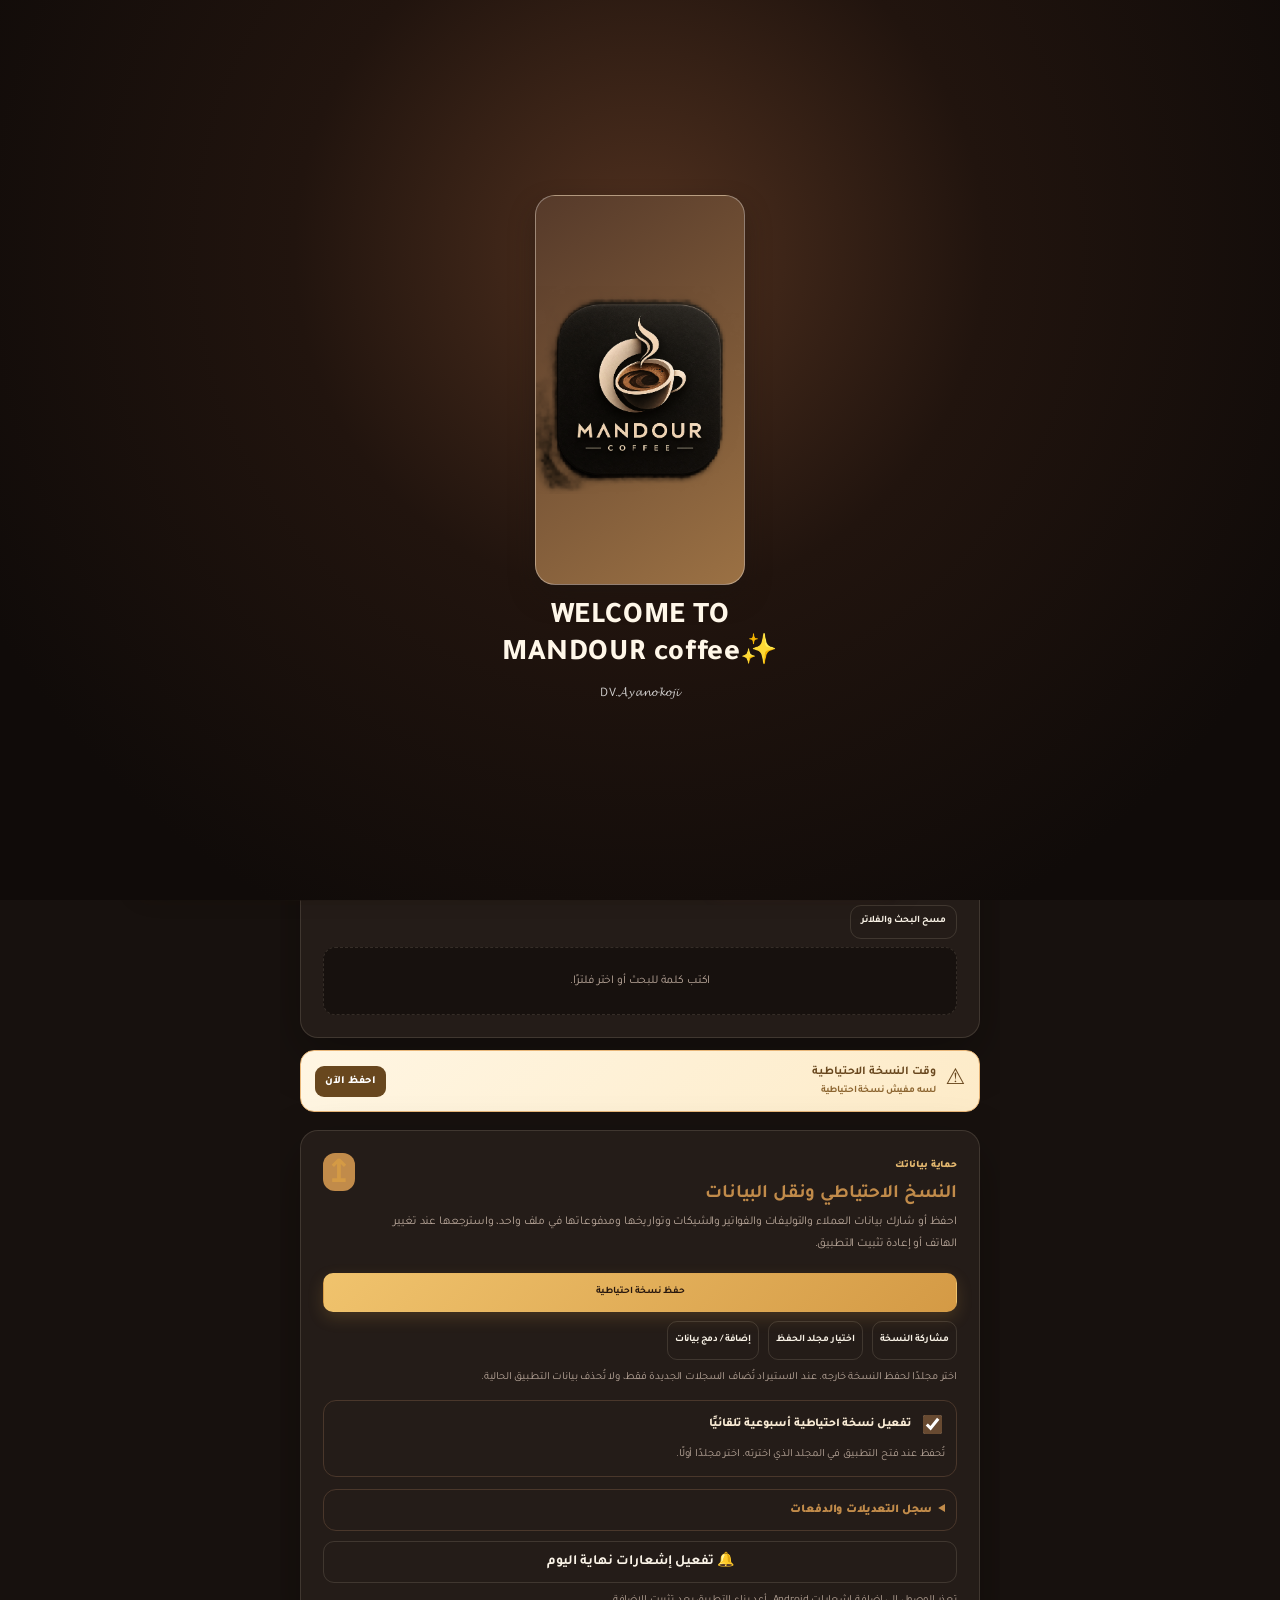
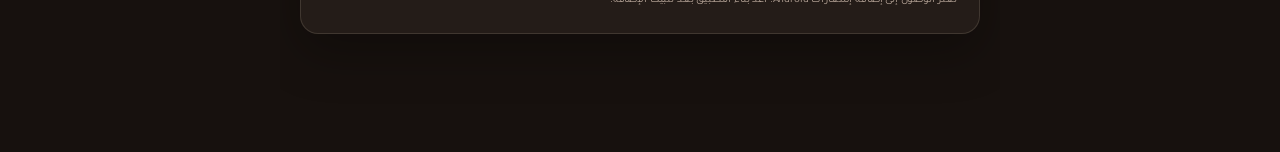
==== commit e09670b3: "Redesign Mandour Coffee POS interface" ====
--- a/index.html
+++ b/index.html
@@ -5,22 +5,22 @@
 <meta name="viewport" content="width=device-width,initial-scale=1,viewport-fit=cover">
 <meta name="theme-color" content="#f6f3ed">
 <link rel="icon" type="image/png" href="assets/mandour-app-icon.png">
-<title>مندوركوف</title>
+<title>مندور كوفي</title>
 <link rel="preconnect" href="https://fonts.googleapis.com">
 <link rel="preconnect" href="https://fonts.gstatic.com" crossorigin>
 <link href="https://fonts.googleapis.com/css2?family=Tajawal:wght@400;500;600;700;800&display=swap" rel="stylesheet">
-<link rel="stylesheet" href="assets/public/css/tokens.css">
 <link rel="stylesheet" href="assets/public/css/app.css">
-<link rel="stylesheet" href="assets/public/css/cashier.css">
-<link rel="stylesheet" href="assets/public/css/dark-theme.css">
+<link rel="stylesheet" href="assets/public/css/mandour-redesign.css">
 </head>
 <body>
-<div id="splash" aria-label="دخول إلى مندوركوف"><div class="entry-orbit"><span></span><span></span><span></span><div class="entry-bean"><i></i><i></i></div></div><div class="entry-brand"><strong>مندوركوف</strong><small>قهوة أفضل · لحظات أجمل</small></div><label class="entry-user-field"><span>اسم العامل اليوم</span><input id="splash-staff-name" maxlength="40" placeholder="مثال: أحمد"></label><div class="entry-progress"><span></span></div><div class="entry-actions"><button id="splash-enter" type="button">دخول للتطبيق</button><small>بياناتك محفوظة على هذا الجهاز</small></div></div>
+<div id="splash" aria-label="Welcome to Mandour Coffee"><div id="welcome-mark"><img src="assets/mandour-welcome-poster.png" alt="شعار مندور كوفي"></div><h1 id="welcome-title">WELCOME TO<br>MANDOUR coffee✨</h1><p id="welcome-sub">DV.𝓐𝔂𝓪𝓷𝓸𝓴𝓸𝓳𝓲</p></div>
 
 <header class="appbar">
-  <img class="brand-symbol appbar-logo" src="assets/mandour-app-icon.png" alt="" aria-hidden="true">
+  <span class="brand-symbol" aria-hidden="true">
+    <svg viewBox="0 0 32 32" fill="none"><path d="M7 12h15v7a7.5 7.5 0 0 1-15 0v-7Z"/><path d="M22 14h2.2a3.8 3.8 0 0 1 0 7.6H22M11 7c0-1.2 1.8-1.7 1.8-3M17 7c0-1.2 1.8-1.7 1.8-3"/></svg>
+  </span>
   <div class="appbar-copy">
-    <div class="appbar-title" id="bar-title">مندوركوف</div>
+    <div class="appbar-title" id="bar-title">مندور كوفي</div>
     <div class="appbar-sub">إدارة البن والفواتير</div>
   </div>
   <div class="appbar-net-weight">
@@ -34,40 +34,23 @@
 <section class="view" id="home-view">
  <section class="dashboard-hero">
   <div class="dashboard-copy">
-    <span class="dashboard-kicker">☕ MANDOUR COFFEE</span><strong>إدارة الكافيه بسهولة</strong><p>تابع الطلبات والشيكات والفواتير من شاشة واحدة.</p>
+    <span class="dashboard-kicker">☕MANDOUR COFFEE</span>
   </div>
-  <img class="dashboard-art" src="assets/mandour-home-banner.jpg" alt="فنجان قهوة من مندوركوف">
+  <img class="dashboard-art" src="assets/mandour-home-banner.jpg" alt="MANDOUR COFFEE✨">
 </section><div class="action-grid">
-  <button class="action-button" data-view="checks" data-check-panel="orders" type="button"><span class="action-icon" aria-hidden="true">☕</span><span class="action-text"><strong>طلب جديد</strong><small>ابدأ طلب كافيه جديد</small></span><span class="arrow">‹</span></button>
-  <button class="action-button" data-view="invoice" type="button"><span class="action-icon" aria-hidden="true"><svg viewBox="0 0 24 24" fill="none"><path d="M6 3.5h9l3 3V21l-2-1.2L14 21l-2-1.2L10 21l-2-1.2L6 21V3.5Z"/><path d="M9 10h6M9 13h6M9 16h4"/></svg></span><span class="action-text"><strong>فاتورة بن</strong><small>إنشاء فاتورة واحتساب السعر</small></span><span class="arrow">‹</span></button>
-  <button class="action-button" data-view="checks" data-check-panel="list" type="button"><span class="action-icon" aria-hidden="true">🧾</span><span class="action-text"><strong>الشيكات</strong><small>تابع الحسابات والمدفوعات</small></span><span class="arrow">‹</span></button>
-  <button class="action-button" data-view="blends" type="button"><span class="action-icon" aria-hidden="true">👤</span><span class="action-text"><strong>العملاء</strong><small>بيانات العملاء والتوليفات</small></span><span class="arrow">‹</span></button>
+  <button class="action-button" data-view="invoice" type="button"><span class="action-icon" aria-hidden="true"><svg viewBox="0 0 24 24" fill="none"><path d="M6 3.5h9l3 3V21l-2-1.2L14 21l-2-1.2L10 21l-2-1.2L6 21V3.5Z"/><path d="M9 10h6M9 13h6M9 16h4"/></svg></span><span class="action-text"><strong>إنشاء فاتورة</strong><small>أدخل الجرامات والسعر يتحسب تلقائيًا</small></span><span class="arrow">‹</span></button>
+  <button class="action-button" data-view="blends" type="button"><span class="action-icon" aria-hidden="true">👤</span><span class="action-text"><strong>العملاء والتوليفات</strong><small>بيانات العملاء وطلباتهم وآخر شراء</small></span><span class="arrow">‹</span></button><button class="action-button" data-view="checks" type="button"><span class="action-icon" aria-hidden="true">🧾</span><span class="action-text"><strong>الشيكات والحسابات</strong><small>افتح حسابًا وأضف الطلبات وتابع المدفوعات</small></span><span class="arrow">‹</span></button>
+
  </div>
- <div class="summary-strip"><div class="summary-chip"><strong id="invoice-count">٠</strong><span>فاتورة محفوظة</span></div><div class="summary-chip"><strong id="bean-count">٨</strong><span>نوع بن متاح</span></div><div class="summary-chip"><strong id="open-checks-count">٠</strong><span>شيك مفتوح</span></div><div class="summary-chip"><strong id="customer-count">٠</strong><span>عميل وتوليفة</span></div></div><section class="home-table-panel panel"><div class="home-section-heading"><div><span class="eyebrow">الكاشير</span><h3>حالة الطاولات</h3></div><button type="button" class="secondary" data-view="checks">عرض الكل</button></div><div id="home-table-status" class="home-table-status"><div class="empty">لا توجد طاولات نشطة.</div></div><div class="home-quick-actions"><button type="button" class="primary" data-view="checks" data-check-panel="orders">＋ طلب كافيه جديد</button><button type="button" class="secondary" data-view="notifications">🔔 الإشعارات</button></div></section><section class="home-recent-panel panel"><div class="home-section-heading"><div><span class="eyebrow">اليوم</span><h3>آخر العمليات</h3></div><button type="button" class="secondary" data-view="notifications">مركز الإشعارات</button></div><div id="home-recent-orders" class="home-recent-orders"><div class="empty">لا توجد عمليات بعد.</div></div></section>
+ <div class="summary-strip"><div class="summary-chip"><strong id="invoice-count">٠</strong><span>فاتورة محفوظة</span></div><div class="summary-chip"><strong id="bean-count">٨</strong><span>نوع بن متاح</span></div><div class="summary-chip"><strong id="open-checks-count">٠</strong><span>شيك مفتوح</span></div><div class="summary-chip"><strong id="customer-count">٠</strong><span>عميل وتوليفة</span></div></div>
  <section class="global-search-panel panel" aria-label="البحث الشامل"><div class="global-search-heading"><div><h3>بحث شامل</h3><small>ابحث باسم العميل أو رقم الفاتورة أو الشيك أو الصنف</small></div></div><label class="global-search-box"><span class="sr-only">بحث في جميع البيانات</span><input id="global-search-query" type="search" placeholder="اسم عميل، رقم فاتورة، طاولة أو صنف" autocomplete="off"></label><div class="global-search-filters"><label>من تاريخ<input id="global-search-from" type="date"></label><label>إلى تاريخ<input id="global-search-to" type="date"></label><label>حالة الشيك<select id="global-search-status"><option value="all">كل الحالات</option><option value="unpaid">غير مدفوع</option><option value="partial">مدفوع جزئيًا</option><option value="paid">مدفوع بالكامل</option></select></label><label>طريقة دفع الفاتورة<select id="global-search-method"><option value="all">كل الطرق</option><option value="cash">نقدي</option><option value="vodafone">Vodafone Cash</option><option value="instapay">InstaPay</option></select></label></div><div class="global-search-actions"><button type="button" class="secondary" id="global-search-clear">مسح البحث والفلاتر</button><small id="global-search-count"></small></div><div id="global-search-results" class="global-search-results"><div class="empty">اكتب كلمة للبحث أو اختر فلترًا.</div></div></section>
  <div id="backup-reminder" class="backup-reminder" hidden><span aria-hidden="true">⚠</span><div><strong>وقت النسخة الاحتياطية</strong><small>لسه مفيش نسخة احتياطية</small></div><button type="button" id="backup-reminder-btn">احفظ الآن</button></div>
- <section class="backup-panel" aria-label="حفظ واستيراد بيانات التطبيق"><div class="backup-panel-head"><div><span class="backup-kicker">حماية بياناتك</span><h3>النسخ الاحتياطي ونقل البيانات</h3><p>احفظ أو شارك بيانات العملاء والتوليفات والفواتير والشيكات وتواريخها ومدفوعاتها في ملف واحد، واسترجعها عند تغيير الهاتف أو إعادة تثبيت التطبيق.</p></div><span class="backup-icon" aria-hidden="true">↥</span></div><div class="backup-actions"><button class="primary" id="export-data" type="button">حفظ نسخة احتياطية</button><button class="secondary" id="share-data" type="button">مشاركة النسخة</button><button class="secondary" id="backup-folder-settings" type="button">اختيار مجلد الحفظ</button><label class="secondary backup-import-label" for="import-data">إضافة / دمج بيانات</label><input id="import-data" type="file" accept=".json,application/json,.txt" hidden></div><small class="backup-note">اختر مجلدًا لحفظ النسخة خارجه. عند الاستيراد تُضاف السجلات الجديدة فقط، ولا تُحذف بيانات التطبيق الحالية.</small><section class="auto-backup-settings"><label class="auto-backup-toggle"><input id="auto-backup-enabled" type="checkbox"> تفعيل نسخة احتياطية يومية تلقائيًا</label><small id="auto-backup-status" class="backup-note">تُحفظ مرة يوميًا عند فتح التطبيق في المجلد الذي اخترته.</small></section><details class="activity-panel" id="activity-panel"><summary>سجل التعديلات والدفعات</summary><label class="field audit-actor-field">اسم المستخدم الذي يسجل العمليات<input id="audit-actor" maxlength="40" placeholder="مثال: أحمد"></label><button class="secondary" id="undo-last-operation" type="button" disabled>لا يوجد إجراء للتراجع عنه</button><div id="activity-list" class="activity-list"></div><small class="backup-note">زر التراجع يعيد البيانات إلى ما قبل آخر حفظ خلال جلسة التطبيق الحالية.</small></details><div class="settings-actions"><button class="secondary" id="theme-toggle-btn" type="button">🌙 تفعيل الوضع الداكن</button><button class="secondary" id="enable-notif-btn" type="button">🔔 تفعيل إشعارات Android</button></div><small class="backup-note" id="notif-status">مركز الإشعارات داخل التطبيق يعمل، ويمكن تفعيل تنبيهات Android الخارجية.</small></section>
-</section>
-<section class="view" id="notifications-view" hidden>
- <div class="notifications-hero"><div><span class="eyebrow">مندوركوف · المتابعة</span><h2>مركز الإشعارات</h2><p class="view-intro">كل الطلبات والمدفوعات والتنبيهات والنسخ الاحتياطية في مكان واحد.</p></div><span class="notification-bell">♢</span></div>
- <section class="check-notification-panel panel" aria-label="إشعار الشيكات المفتوحة"><div><span class="eyebrow">تنبيه سريع</span><h3>إشعار الشيكات المفتوحة</h3><p>ابعت إشعارًا فوريًا بعدد الشيكات المفتوحة والمبالغ المتبقية، مع نغمة الشيكات الخاصة.</p></div><button type="button" class="primary" id="send-checks-notification-btn">🔔 إرسال الإشعار الآن</button><small id="checks-notification-status" class="check-notification-status" aria-live="polite">جاهز لإرسال ملخص الشيكات المفتوحة.</small></section>
- <div class="notification-filters" role="tablist"><button type="button" class="active" data-notification-filter="all">الكل <b id="notification-count-all">٠</b></button><button type="button" data-notification-filter="orders">الطلبات <b id="notification-count-orders">٠</b></button><button type="button" data-notification-filter="payments">المدفوعات <b id="notification-count-payments">٠</b></button><button type="button" data-notification-filter="reminders">تذكيرات <b id="notification-count-reminders">٠</b></button></div>
- <section class="notification-list-panel panel"><div class="home-section-heading"><div><h3>آخر التنبيهات</h3><small id="notification-summary">لا توجد تنبيهات جديدة</small></div><button type="button" class="secondary" id="clear-notifications-btn">تحديد الكل كمقروء</button></div><div id="notification-list" class="notification-list"><div class="empty">لا توجد إشعارات حتى الآن.</div></div></section>
-</section>
-<section class="view" id="tools-view" hidden>
- <div class="notifications-hero"><div><span class="eyebrow">مندوركوف · الإدارة</span><h2>المزيد والأدوات</h2><p class="view-intro">المخزون، الولاء، الموظفون، والتقارير في شاشة واحدة.</p></div><span class="notification-bell">⚙</span></div>
- <section class="tool-panel panel"><div class="home-section-heading"><div><span class="eyebrow">التشغيل</span><h3>تقرير نهاية اليوم</h3></div><button class="primary" type="button" id="tools-report-btn">فتح التقرير</button></div><p class="backup-note">راجع المبيعات والتحصيل والشيكات والأكثر مبيعًا ثم شارك التقرير.</p></section>
- <section class="tool-panel panel"><div class="home-section-heading"><div><span class="eyebrow">لوحة المبيعات</span><h3>اليوم · الأسبوع · الشهر</h3></div><small class="tool-badge">تتحدث تلقائيًا</small></div><div id="sales-dashboard" class="sales-dashboard"><div class="empty">لا توجد مبيعات مسجلة بعد.</div></div></section>
- <section class="tool-panel panel"><div class="home-section-heading"><div><span class="eyebrow">المتابعة</span><h3>المخزون والتكلفة</h3></div><small id="inventory-alert-count" class="tool-badge">٠ تنبيه</small></div><form id="inventory-form" class="inventory-form"><input id="inventory-name" required maxlength="50" placeholder="اسم الصنف مثل اللبن"><input id="inventory-qty" required type="number" min="0" step="0.01" placeholder="الكمية"><input id="inventory-min" required type="number" min="0" step="0.01" placeholder="حد التنبيه"><input id="inventory-cost" required type="number" min="0" step="0.01" placeholder="تكلفة الوحدة"><button class="primary" type="submit">إضافة للمخزون</button></form><div id="inventory-list" class="inventory-list"><div class="empty">لا يوجد مخزون مسجل بعد.</div></div></section>
- <section class="tool-panel panel"><div class="home-section-heading"><div><span class="eyebrow">العملاء</span><h3>بطاقة الولاء</h3></div><small class="tool-badge">كل ٨ أختام = مكافأة</small></div><p class="backup-note">أضف ختمًا بعد كل طلب للعميل، وسيظهر تقدمه ومكافأته القادمة.</p><div id="loyalty-list" class="loyalty-list"><div class="empty">أضف عملاء من شاشة العملاء أولًا.</div></div></section>
- <section class="tool-panel panel"><div class="home-section-heading"><div><span class="eyebrow">الأمان</span><h3>قفل التطبيق والموظفون</h3></div><span class="tool-badge">اختياري</span></div><label class="field"><span>اسم العامل الحالي</span><input id="staff-name-input" maxlength="40" placeholder="مثال: أحمد"></label><div class="staff-lock-row"><label class="auto-backup-toggle"><input id="pin-lock-enabled" type="checkbox"> تفعيل قفل PIN</label><button class="secondary" type="button" id="set-pin-btn">تعيين PIN</button></div><small id="pin-status" class="backup-note">القفل غير مفعّل.</small></section>
- <section class="tool-panel panel"><div class="home-section-heading"><div><span class="eyebrow">حماية البيانات</span><h3>نسخة Ayanoo التلقائية</h3></div><button class="secondary" type="button" id="tools-save-backup">حفظ الآن</button></div><p class="backup-note">يُحفظ الملف تلقائيًا داخل المجلد الذي اخترته باسم ثابت <b dir="ltr">Ayanoo.json</b>، ويتم استبداله عند كل تعديل بدون اختيار المسار مرة أخرى.</p><div id="backup-history-list" class="backup-history-list"><div class="empty">لم تُحفظ النسخة بعد.</div></div></section>
- <section class="tool-panel panel"><div class="home-section-heading"><div><span class="eyebrow">أمان إضافي</span><h3>سلة المحذوفات</h3></div><small class="tool-badge">استرجاع خلال ٥٠ سجل</small></div><div id="deleted-invoices-list" class="backup-history-list"><div class="empty">السلة فارغة.</div></div></section>
+<section class="backup-panel" aria-label="حفظ واستيراد بيانات التطبيق"><div class="backup-panel-head"><div><span class="backup-kicker">حماية بياناتك</span><h3>النسخ الاحتياطي ونقل البيانات</h3><p>احفظ أو شارك بيانات العملاء والتوليفات والفواتير والشيكات وتواريخها ومدفوعاتها في ملف واحد، واسترجعها عند تغيير الهاتف أو إعادة تثبيت التطبيق.</p></div><span class="backup-icon" aria-hidden="true">↥</span></div><div class="backup-actions"><button class="primary" id="export-data" type="button">حفظ نسخة احتياطية</button><button class="secondary" id="share-data" type="button">مشاركة النسخة</button><button class="secondary" id="backup-folder-settings" type="button">اختيار مجلد الحفظ</button><label class="secondary backup-import-label" for="import-data">إضافة / دمج بيانات</label><input id="import-data" type="file" accept=".json,application/json,.txt" hidden></div><small class="backup-note">اختر مجلدًا لحفظ النسخة خارجه. عند الاستيراد تُضاف السجلات الجديدة فقط، ولا تُحذف بيانات التطبيق الحالية.</small><section class="auto-backup-settings"><label class="auto-backup-toggle"><input id="auto-backup-enabled" type="checkbox"> تفعيل نسخة احتياطية أسبوعية تلقائيًا</label><small id="auto-backup-status" class="backup-note">تُحفظ عند فتح التطبيق في المجلد الذي اخترته. اختر مجلدًا أولًا.</small></section><details class="activity-panel" id="activity-panel"><summary>سجل التعديلات والدفعات</summary><label class="field audit-actor-field">اسم المستخدم الذي يسجل العمليات<input id="audit-actor" maxlength="40" placeholder="مثال: أحمد"></label><button class="secondary" id="undo-last-operation" type="button" disabled>لا يوجد إجراء للتراجع عنه</button><div id="activity-list" class="activity-list"></div><small class="backup-note">زر التراجع يعيد البيانات إلى ما قبل آخر حفظ خلال جلسة التطبيق الحالية.</small></details><div style="margin-top:10px"><button class="secondary" id="enable-notif-btn" type="button" style="width:100%">🔔 تفعيل إشعارات نهاية اليوم</button><small class="backup-note" id="notif-status">الإشعارات هتشتغل طول ما التطبيق مفتوح.</small></div></section>
 </section>
 <section class="view" id="invoice-view" hidden>
- <p class="eyebrow">مندوركوف · فاتورة</p><h2>إنشاء فاتورة</h2><p class="view-intro">اكتب الوزن بالجرام بجوار كل نوع، والسعر هيتحسب على سعر الكيلو.</p>
+ <p class="eyebrow">مندور كوفي · فاتورة</p><h2>إنشاء فاتورة</h2><p class="view-intro">اكتب الوزن بالجرام بجوار كل نوع، والسعر هيتحسب على سعر الكيلو.</p>
  <div class="bean-inventory-strip"><div><strong id="invoice-bean-count">٠</strong><span>نوع بن</span></div><div><strong id="invoice-net-weight-strip">٠ جم</strong><span>الوزن الصافي الحالي</span></div></div>
- <div class="panel"><div class="invoice-meta-grid"><div class="field"><label for="invoice-date">تاريخ الشراء / الفاتورة</label><input id="invoice-date" type="date" required></div><div class="field"><label for="invoice-expiry">الصلاحية والحذف التلقائي · بعد ٣ شهور</label><input id="invoice-expiry" type="date" readonly required><small>تُحسب من تاريخ الفاتورة. سيُحذف المستند تلقائيًا عند هذا التاريخ؛ نزّل صورته إذا أردت الاحتفاظ بها.</small></div></div><div class="field"><label>نوع المستند</label><div class="doc-type-options"><button type="button" data-document-type="receipt" aria-pressed="true">إيصال بيع</button><button type="button" data-document-type="quote" aria-pressed="false">عرض سعر</button></div></div><div class="field"><label for="invoice-customer">اسم العميل (اختياري)</label><input id="invoice-customer" type="text" maxlength="60" placeholder="مثال: أحمد"></div><div class="business-contact"><span aria-hidden="true">☎</span><span>رقم الهاتف والواتساب على الفاتورة</span><strong dir="ltr">01096872170</strong></div><div class="field"><label>طريقة الدفع</label><div class="payment-method-options" role="group" aria-label="طريقة الدفع"><button class="payment-method" type="button" data-payment-method="cash" aria-pressed="true"><span class="payment-mark cash-mark"><img src="assets/payments/cash.svg" alt="" aria-hidden="true"></span><span>نقدي</span></button><button class="payment-method" type="button" data-payment-method="vodafone" aria-pressed="false"><span class="payment-mark"><img src="assets/payments/vodafone-cash.png" alt="" aria-hidden="true"></span><span>Vodafone Cash</span></button><button class="payment-method" type="button" data-payment-method="instapay" aria-pressed="false"><span class="payment-mark instapay-mark"><img src="assets/payments/instapay.png" alt="" aria-hidden="true"></span><span>InstaPay</span></button></div><small class="payment-note">اختيار طريقة الدفع يدوّنها على الفاتورة فقط؛ لا ينفّذ تحويلًا ماليًا.</small><div class="branch-payment-panel"><div class="branch-location"><span class="branch-pin" aria-hidden="true">⌖</span><div><strong>موقع مندوركوف</strong><small>امسح الرمز أو افتح الموقع على الخريطة</small></div><a href="https://maps.app.goo.gl/phv48EMLHnG28rVP9" target="_blank" rel="noopener">فتح الموقع</a><img class="map-qr" src="assets/map-location-qr.png" alt="رمز QR لموقع مندوركوف"></div><div class="payment-destination-grid"><article class="payment-destination"><strong>Vodafone Cash</strong><b dir="ltr">01097110611</b><small>تحويل المحفظة: اطلب ‎*9*7#‎ ثم أدخل الرقم</small><button type="button" class="secondary" data-copy-wallet="vodafone">نسخ رقم المحفظة</button><label class="qr-upload-label" for="vodafone-qr-file">إضافة QR رسمي من Vodafone Cash</label><input id="vodafone-qr-file" class="qr-file-input" type="file" accept="image/*" data-payment-qr="vodafone"><img class="payment-qr-preview" id="vodafone-qr-preview" alt="رمز Vodafone Cash" hidden></article><article class="payment-destination"><strong>InstaPay</strong><b dir="ltr">01097110611</b><small>أضف رمز الاستقبال الذي تشاركه من تطبيق InstaPay</small><button type="button" class="secondary" data-copy-wallet="instapay">نسخ رقم الهاتف</button><label class="qr-upload-label" for="instapay-qr-file">إضافة QR من تطبيق InstaPay</label><input id="instapay-qr-file" class="qr-file-input" type="file" accept="image/*" data-payment-qr="instapay"><img class="payment-qr-preview" id="instapay-qr-preview" alt="رمز InstaPay" hidden></article></div><small class="payment-qr-note">تُحفظ صور QR على هذا الجهاز. استخدم فقط رمزًا صادرًا من تطبيق أو خدمة الدفع الرسمية؛ رقم الهاتف وحده لا ينشئ رمز دفع صالحًا.</small></div></div><div class="section-divider"><strong>١ · الأصناف والوزن</strong><small>اكتب الجرامات أمام كل نوع بن</small></div><div id="invoice-beans"></div>
+ <div class="panel"><div class="invoice-meta-grid"><div class="field"><label for="invoice-date">تاريخ الشراء / الفاتورة</label><input id="invoice-date" type="date" required></div><div class="field"><label for="invoice-expiry">الصلاحية والحذف التلقائي · بعد ٣ شهور</label><input id="invoice-expiry" type="date" readonly required><small>تُحسب من تاريخ الفاتورة. سيُحذف المستند تلقائيًا عند هذا التاريخ؛ نزّل صورته إذا أردت الاحتفاظ بها.</small></div></div><div class="field"><label>نوع المستند</label><div class="doc-type-options"><button type="button" data-document-type="receipt" aria-pressed="true">إيصال بيع</button><button type="button" data-document-type="quote" aria-pressed="false">عرض سعر</button></div></div><div class="field"><label for="invoice-customer">اسم العميل (اختياري)</label><input id="invoice-customer" type="text" maxlength="60" placeholder="مثال: أحمد"></div><div class="business-contact"><span aria-hidden="true">☎</span><span>رقم الهاتف والواتساب على الفاتورة</span><strong dir="ltr">01096872170</strong></div><div class="field"><label>طريقة الدفع</label><div class="payment-method-options" role="group" aria-label="طريقة الدفع"><button class="payment-method" type="button" data-payment-method="cash" aria-pressed="true"><span class="payment-mark cash-mark"><img src="assets/payments/cash.svg" alt="" aria-hidden="true"></span><span>نقدي</span></button><button class="payment-method" type="button" data-payment-method="vodafone" aria-pressed="false"><span class="payment-mark"><img src="assets/payments/vodafone-cash.png" alt="" aria-hidden="true"></span><span>Vodafone Cash</span></button><button class="payment-method" type="button" data-payment-method="instapay" aria-pressed="false"><span class="payment-mark instapay-mark"><img src="assets/payments/instapay.png" alt="" aria-hidden="true"></span><span>InstaPay</span></button></div><small class="payment-note">اختيار طريقة الدفع يدوّنها على الفاتورة فقط؛ لا ينفّذ تحويلًا ماليًا.</small><div class="branch-payment-panel"><div class="branch-location"><span class="branch-pin" aria-hidden="true">⌖</span><div><strong>موقع مندور كوفي</strong><small>امسح الرمز أو افتح الموقع على الخريطة</small></div><a href="https://maps.app.goo.gl/phv48EMLHnG28rVP9" target="_blank" rel="noopener">فتح الموقع</a><img class="map-qr" src="assets/map-location-qr.png" alt="رمز QR لموقع مندور كوفي"></div><div class="payment-destination-grid"><article class="payment-destination"><strong>Vodafone Cash</strong><b dir="ltr">01097110611</b><small>تحويل المحفظة: اطلب ‎*9*7#‎ ثم أدخل الرقم</small><button type="button" class="secondary" data-copy-wallet="vodafone">نسخ رقم المحفظة</button><label class="qr-upload-label" for="vodafone-qr-file">إضافة QR رسمي من Vodafone Cash</label><input id="vodafone-qr-file" class="qr-file-input" type="file" accept="image/*" data-payment-qr="vodafone"><img class="payment-qr-preview" id="vodafone-qr-preview" alt="رمز Vodafone Cash" hidden></article><article class="payment-destination"><strong>InstaPay</strong><b dir="ltr">01097110611</b><small>أضف رمز الاستقبال الذي تشاركه من تطبيق InstaPay</small><button type="button" class="secondary" data-copy-wallet="instapay">نسخ رقم الهاتف</button><label class="qr-upload-label" for="instapay-qr-file">إضافة QR من تطبيق InstaPay</label><input id="instapay-qr-file" class="qr-file-input" type="file" accept="image/*" data-payment-qr="instapay"><img class="payment-qr-preview" id="instapay-qr-preview" alt="رمز InstaPay" hidden></article></div><small class="payment-qr-note">تُحفظ صور QR على هذا الجهاز. استخدم فقط رمزًا صادرًا من تطبيق أو خدمة الدفع الرسمية؛ رقم الهاتف وحده لا ينشئ رمز دفع صالحًا.</small></div></div><div class="section-divider"><strong>١ · الأصناف والوزن</strong><small>اكتب الجرامات أمام كل نوع بن</small></div><div id="invoice-beans"></div>
   <div class="section-divider"><strong>٢ · طريقة التحضير والإجمالي</strong><small>راجع المحوّج والإجمالي قبل الحفظ</small></div><section class="roast-panel" aria-label="اختيار البن السادة أو المحوج"><div class="roast-heading"><span class="roast-heading-icon" aria-hidden="true">♨</span><div><strong>تحبها سادة ولا محوّج؟</strong><small>اختار طريقة التحضير للفاتورة كلها</small></div></div><div class="roast-options"><button class="roast-option" type="button" data-roast="sada" aria-pressed="true">سادة<span>من غير إضافة</span></button><button class="roast-option" type="button" data-roast="m7awag" aria-pressed="false">محوّج<span>+١٠ جنيه لكل ١٢٥ جم</span></button></div><div class="invoice-breakdown"><div><span>سعر البن</span><strong id="base-total">٠ جنيه</strong></div><div class="fee-row"><span>إضافة المحوّج</span><strong id="seasoning-total">٠ جنيه</strong></div><div><span>إجمالي الوزن</span><strong id="weight-total">٠ جم</strong></div><div class="final-row"><span>الإجمالي النهائي</span><strong id="invoice-total">٠ جنيه</strong></div></div></section>
   <p class="muted">حساب المحوّج تناسبي: ١٠ جنيه لكل ١٢٥ جم؛ مثلًا ٢٥٠ جم = ٢٠ جنيه زيادة.</p></div>
  <details class="history-disclosure"><summary><span>الفواتير اليومية والأرشيف</span><small>آخر ٣٠ يومًا يومًا بيوم</small></summary><div class="history-search"><input id="invoice-search" type="search" placeholder="ابحث برقم الفاتورة أو اسم العميل"></div><div id="invoice-history"></div></details>
@@ -78,29 +61,26 @@
  <h3 class="panel-title">العملاء والتوليفات المحفوظة</h3><div id="customer-list"></div>
 </section>
 <section class="view" id="checks-view" hidden>
- <p class="eyebrow">مندوركوف · الكاشير</p><h2>طلبات وطاولات اليوم</h2><p class="view-intro">ابدأ من زر واضح، اختر الطاولة، أضف الأصناف، ثم سجّل الدفع من نفس الحساب.</p><div class="cashier-shortcuts"><button type="button" class="primary" data-check-panel="orders">＋ طلب جديد</button><button type="button" class="secondary" data-check-panel="list">الشيكات المفتوحة</button><button type="button" class="secondary" data-view="invoice">فاتورة بن</button></div><div class="check-panel-switch"><button type="button" data-check-panel="list" aria-pressed="true">عرض الشيكات فقط</button><button type="button" data-check-panel="orders" aria-pressed="false">إضافة طلب جديد</button></div>
- <form id="check-order-form" class="panel check-order-panel" onsubmit="return false"><div class="account-section-head"><span class="account-step-mark" aria-hidden="true">١</span><div><strong>بيانات الطلب</strong><small>حدد نوع الخدمة والطاولة والحساب قبل اختيار المشروبات</small></div></div><div class="check-top-fields account-fields-grid"><div class="field field-service"><label for="check-service-mode">نوع الطلب</label><select id="check-service-mode"><option value="inside">داخل الكافيه</option><option value="takeaway">خارج الكافيه / تيك أواي</option></select></div><div class="field field-table" id="check-table-field"><span class="field-label">الطاولة</span><input id="check-table-name" type="hidden" value=""><div id="table-number-selector" class="table-number-selector" role="group" aria-label="اختيار رقم الطاولة"></div></div><div class="field field-account"><label for="check-existing">الحساب المفتوح</label><select id="check-existing"><option value="">إنشاء حساب جديد</option></select></div><div class="field field-customer"><label for="check-customer">اسم العميل <small>(اختياري)</small></label><input id="check-customer" maxlength="60" placeholder="اكتب اسم العميل"><small class="field-help">ينطبق الاسم تلقائيًا على الأصناف الجديدة</small></div></div><div id="check-user-preview" class="check-user-preview" role="status" aria-live="polite"></div>
-  <div class="section-divider compact"><strong>الأكثر مبيعًا</strong><small>اضغط لإضافة سريعة</small></div><div id="quick-add" class="quick-add-row" hidden></div><div class="section-divider compact"><strong>اختر المشروبات</strong><small>اختر الحجم أو اضغط «إضافة»</small></div><div class="check-menu-heading order-menu-section-head"><div class="order-menu-heading-copy"><span class="account-step-mark order-menu-step-mark" aria-hidden="true">٢</span><div><h3>القهوة والشاي</h3><small>اضغط على الخيار المناسب لإضافته للطلب</small></div></div><span class="menu-count" id="menu-count">١٧ صنف</span></div><div id="check-menu" class="check-menu-grid"></div><section class="extra-drinks-panel"><button type="button" class="extra-drinks-toggle" id="extra-drinks-toggle" aria-expanded="false"><span>＋ مشروبات باردة وإضافات</span><small>افتح القائمة</small></button><div id="extra-drinks-menu" class="check-menu-grid extra-drinks-grid" hidden></div></section>
-  <section class="check-draft-box"><div class="draft-review-head"><div><span class="draft-review-kicker">مراجعة قبل التسجيل</span><h3>الطلب الحالي</h3><small id="check-draft-count">لم تضف مشروبات بعد</small></div><span class="draft-review-step" aria-hidden="true">٣</span></div><div id="check-draft-lines"><div class="draft-empty-state"><strong>الطلب فارغ حتى الآن</strong><small>اختار مشروبًا من القائمة وسيظهر هنا للمراجعة.</small></div></div><small class="draft-review-note">اسم العميل أسفل كل صنف يحدد الشخص الذي طلبه.</small></section>
+ <p class="eyebrow">مندور كوفي · الكافيه</p><h2>الشيكات وحسابات الطاولات</h2><p class="view-intro">تابع الشيكات في شاشة مستقلة، أو افتح إدخال الطلب لإضافة أصناف جديدة.</p><div class="check-panel-switch"><button type="button" data-check-panel="list" aria-pressed="true">عرض الشيكات فقط</button><button type="button" data-check-panel="orders" aria-pressed="false">إضافة طلب جديد</button></div>
+ <form id="check-order-form" class="panel check-order-panel" onsubmit="return false"><div class="account-section-head"><strong>بيانات الحساب</strong><small>العميل والطاولة قبل اختيار المشروبات</small></div><div class="check-top-fields account-fields-grid"><div class="field"><label for="check-customer">اسم العميل (اختياري)</label><input id="check-customer" maxlength="60" placeholder="اتركه فاضي للطلبات بدون اسم"></div><div class="field"><label for="check-service-mode">الطلب</label><select id="check-service-mode"><option value="inside">داخل الكافيه</option><option value="takeaway">خارج الكافيه / تيك أواي</option></select></div><div class="field" id="check-table-field"><label for="check-table-name">رقم / اسم الطاولة</label><input id="check-table-name" maxlength="24" placeholder="مثال: ٣"></div><div class="field"><label for="check-existing">الحساب المفتوح</label><select id="check-existing"><option value="">إنشاء حساب جديد</option></select></div></div><div id="check-user-preview" class="check-user-preview">اسم العميل سيظهر هنا</div>
+  <div class="section-divider compact"><strong>الأكثر مبيعًا</strong><small>اضغط لإضافة سريعة</small></div><div id="quick-add" class="quick-add-row" hidden></div><div class="section-divider compact"><strong>قائمة مشروبات القهوة والشاي</strong></div><div class="check-menu-heading"><div><h3>المشروبات</h3></div><span class="menu-count" id="menu-count">١٧ صنف</span></div><div id="check-menu" class="check-menu-grid"></div><section class="extra-drinks-panel"><button type="button" class="extra-drinks-toggle" id="extra-drinks-toggle" aria-expanded="false"><span>＋ مشروبات باردة وإضافات</span><small>افتح القائمة</small></button><div id="extra-drinks-menu" class="check-menu-grid extra-drinks-grid" hidden></div></section>
+  <section class="check-draft-box"><div class="section-divider compact"><strong>الطلب الحالي</strong></div><div class="check-draft-heading"><strong>طلب العميل الحالي</strong><span id="check-draft-total">٠ جنيه</span></div><div id="check-draft-lines"><div class="empty">اختار صنفًا من القائمة.</div></div><button id="commit-check-order" class="primary check-commit" type="button">إضافة الطلب للحساب</button></section>
  </form>
-
  <section class="open-checks-section" id="checks-only-panel"><div class="checks-section-title"><h3>الشيكات فقط</h3><button type="button" class="secondary" id="open-report-btn" style="min-height:34px;padding:5px 10px;font-size:11px">📊 تقرير اليوم</button></div><div id="check-list"></div></section>
 </section>
 </main>
-<div id="check-order-dock" class="check-order-dock" hidden><div class="check-order-dock-summary"><div class="check-dock-total"><small>إجمالي الطلب</small><strong id="check-draft-total">٠ جنيه</strong></div><div class="check-dock-context"><strong id="check-dock-count">لم تضف أصناف</strong><small id="check-commit-destination">اختار مشروبًا أولًا</small></div></div><button id="commit-check-order" class="primary check-commit" type="button" disabled>تأكيد وإضافة كل الطلبات</button></div>
 <section class="invoice-dock" id="invoice-dock" hidden aria-label="حفظ الفاتورة"><div class="invoice-dock-total"><span>الإجمالي الحالي</span><strong id="dock-total">٠ جنيه</strong></div><button class="primary" id="save-invoice" type="button">حفظ الفاتورة</button></section>
 <nav class="bottom-nav" id="app-navigation" aria-label="التنقل الرئيسي">
  <button type="button" data-view="home" aria-current="page"><svg viewBox="0 0 24 24" fill="none"><path d="m3.5 10.5 8.5-7 8.5 7M5.5 9.5v10h13v-10M9.5 19.5v-6h5v6"/></svg><span>الرئيسية</span></button>
- <button type="button" data-view="invoice" class="nav-primary"><svg viewBox="0 0 24 24" fill="none"><path d="M6 3.5h9l3 3V21l-2-1.2L14 21l-2-1.2L10 21l-2-1.2L6 21V3.5Z"/><path d="M9 10h6M9 13h6M9 16h4"/></svg><span>فاتورة بن</span></button>
+ <button type="button" data-view="invoice"><svg viewBox="0 0 24 24" fill="none"><path d="M6 3.5h9l3 3V21l-2-1.2L14 21l-2-1.2L10 21l-2-1.2L6 21V3.5Z"/><path d="M9 10h6M9 13h6M9 16h4"/></svg><span>فاتورة</span></button>
+ <button type="button" data-view="blends"><svg viewBox="0 0 24 24" fill="none"><circle cx="12" cy="8" r="3.2"/><path d="M5.5 20c.3-3.5 2.9-5.5 6.5-5.5s6.2 2 6.5 5.5"/></svg><span>العملاء</span></button>
  <button type="button" data-view="checks"><svg viewBox="0 0 24 24" fill="none"><rect x="3.5" y="5" width="17" height="14" rx="2.5"/><path d="M7.5 9h5M7.5 13h3M15 10.5h2M14 15h3"/></svg><span>الشيكات</span></button>
- <button type="button" data-view="notifications" class="nav-notification"><svg viewBox="0 0 24 24" fill="none"><path d="M18 9a6 6 0 0 0-12 0c0 7-3 7-3 9h18c0-2-3-2-3-9M10 21h4"/></svg><span>الإشعارات</span><b id="nav-notification-badge" hidden>٠</b></button>
- <button type="button" data-view="tools"><svg viewBox="0 0 24 24" fill="none"><path d="M12 3v3M12 18v3M3 12h3M18 12h3M5.6 5.6l2.1 2.1M16.3 16.3l2.1 2.1M18.4 5.6l-2.1 2.1M7.7 16.3l-2.1 2.1"/><circle cx="12" cy="12" r="4"/></svg><span>المزيد</span></button>
 </nav>
 <div class="toast" id="toast" role="status" aria-live="polite"></div>
-<div class="modal-overlay" id="receipt-modal" hidden role="dialog" aria-modal="true" aria-labelledby="receipt-modal-title"><div class="modal-scrim" data-close-receipt></div><section class="modal-card receipt-modal-card"><header class="modal-header"><div><h2 id="receipt-modal-title">إيصال مندوركوف</h2><p>جاهز للمشاركة أو الطباعة</p></div><button class="modal-close" type="button" data-close-receipt aria-label="إغلاق">×</button></header><div class="receipt-stage"><canvas id="receipt-canvas" aria-label="صورة الإيصال"></canvas></div><p class="receipt-share-hint">اختار WhatsApp أو Instagram أو TikTok أو أي تطبيق متاح من قائمة المشاركة.</p><div class="receipt-actions"><button id="receipt-share" class="primary" type="button">مشاركة الإيصال</button><button id="receipt-download" class="secondary" type="button">تنزيل الصورة</button><a class="secondary receipt-whatsapp" href="https://wa.me/201096872170" target="_blank" rel="noopener">تواصل عبر واتساب</a><button id="receipt-print" class="secondary" type="button">طباعة</button><button id="receipt-repeat" class="secondary" type="button" data-repeat-invoice="">إعادة نفس الفاتورة</button></div></section></div>
+<div class="modal-overlay" id="receipt-modal" hidden role="dialog" aria-modal="true" aria-labelledby="receipt-modal-title"><div class="modal-scrim" data-close-receipt></div><section class="modal-card receipt-modal-card"><header class="modal-header"><div><h2 id="receipt-modal-title">إيصال مندور كوفي</h2><p>جاهز للمشاركة أو الطباعة</p></div><button class="modal-close" type="button" data-close-receipt aria-label="إغلاق">×</button></header><div class="receipt-stage"><canvas id="receipt-canvas" aria-label="صورة الإيصال"></canvas></div><p class="receipt-share-hint">اختار WhatsApp أو Instagram أو TikTok أو أي تطبيق متاح من قائمة المشاركة.</p><div class="receipt-actions"><button id="receipt-share" class="primary" type="button">مشاركة الإيصال</button><button id="receipt-download" class="secondary" type="button">تنزيل الصورة</button><a class="secondary receipt-whatsapp" href="https://wa.me/201096872170" target="_blank" rel="noopener">تواصل عبر واتساب</a><button id="receipt-print" class="secondary" type="button">طباعة</button><button id="receipt-repeat" class="secondary" type="button" data-repeat-invoice="">إعادة نفس الفاتورة</button></div></section></div>
 <div class="modal-overlay" id="delete-modal" hidden role="dialog" aria-modal="true" aria-labelledby="delete-title"><div class="modal-scrim" data-close-delete></div><section class="modal-card delete-modal-card"><div class="modal-header"><div><span class="delete-step-label" id="delete-step-label">التأكيد الأول · ١ من ٢</span><h2 id="delete-title">حذف الفاتورة؟</h2></div><button class="modal-close" type="button" data-close-delete aria-label="إغلاق">×</button></div><p class="delete-copy" id="delete-copy">ستبقى الفاتورة محفوظة ما لم تؤكد الحذف مرتين.</p><div class="button-row" id="delete-step-one"><button class="secondary" type="button" data-close-delete>إلغاء</button><button class="danger" id="delete-next" type="button">متابعة للحذف</button></div><div class="button-row" id="delete-step-two" hidden><button class="secondary" type="button" data-close-delete>إلغاء</button><button class="danger" id="delete-final" type="button">تأكيد الحذف نهائيًا</button></div></section></div>
-<div class="modal-overlay" id="report-modal" hidden role="dialog" aria-modal="true"><div class="modal-scrim" data-close-report></div><section class="modal-card"><header class="modal-header"><div><h2>تقرير اليوم</h2><p id="report-date"></p></div><div class="modal-header-actions"><button class="secondary" type="button" id="share-report-btn">مشاركة</button><button class="modal-close" type="button" data-close-report aria-label="إغلاق">×</button></div></header><div id="report-body"></div></section></div>
+<div class="modal-overlay" id="report-modal" hidden role="dialog" aria-modal="true"><div class="modal-scrim" data-close-report></div><section class="modal-card"><header class="modal-header"><div><h2>تقرير اليوم</h2><p id="report-date"></p></div><button class="modal-close" type="button" data-close-report aria-label="إغلاق">×</button></header><div id="report-body"></div></section></div>
 <div class="modal-overlay" id="move-modal" hidden role="dialog" aria-modal="true" aria-labelledby="move-title"><div class="modal-scrim" data-close-move></div><section class="modal-card"><header class="modal-header"><div><h2 id="move-title">نقل صنف</h2><p id="move-sub">اختر العدد واسم العميل</p></div><button class="modal-close" type="button" data-close-move aria-label="إغلاق">×</button></header><div class="field"><label for="move-qty">العدد المراد نقله</label><input id="move-qty" type="number" min="1" step="1" inputmode="numeric" value="1"><small class="muted">الإجمالي المتاح: <span id="move-qty-total">0</span></small></div><div class="field"><label for="move-customer">اسم العميل</label><input id="move-customer" type="text" maxlength="60" placeholder="اكتب اسم العميل"><div id="move-suggestions" class="move-suggestions"></div></div><div class="button-row"><button class="secondary" type="button" data-close-move>إلغاء</button><button class="primary" type="button" id="move-confirm">نقل</button></div></section></div>
 <script defer src="assets/public/js/app.js"></script>
 </body>
-</html>
+</html>
--- a/assets/public/css/mandour-redesign.css
+++ b/assets/public/css/mandour-redesign.css
@@ -0,0 +1,22 @@
+:root{
+  --md-bg:#f5f0e8;--md-surface:#fffdf9;--md-surface-2:#f0e8dc;--md-ink:#221b17;--md-muted:#786d64;
+  --md-coffee:#2b1b15;--md-coffee-2:#3c251c;--md-roast:#6c432b;--md-gold:#d49a45;--md-gold-2:#f0c36d;
+  --md-line:rgba(68,48,35,.14);--md-success:#5f806d;--md-danger:#b85e50;--md-radius:18px;
+  --md-shadow:0 16px 45px rgba(55,35,20,.10);--md-font:"Tajawal",system-ui,sans-serif;
+}
+*{box-sizing:border-box}html{background:var(--md-bg)}body{font-family:var(--md-font);background:var(--md-bg);color:var(--md-ink);line-height:1.55;letter-spacing:-.01em}body.dark-theme{--md-bg:#17110e;--md-surface:#241914;--md-surface-2:#302119;--md-ink:#fbf4e8;--md-muted:#b9a79a;--md-line:rgba(255,236,210,.13);--md-shadow:0 18px 50px rgba(0,0,0,.28)}
+body.dark-theme main,body.dark-theme .view{background:transparent}button,input,select,textarea{font-family:inherit}button{cursor:pointer}button:focus-visible,input:focus-visible,select:focus-visible,textarea:focus-visible{outline:3px solid rgba(212,154,69,.35);outline-offset:2px}
+#splash{background:radial-gradient(circle at 50% 28%,#51311f 0,#21140e 38%,#100b09 82%);color:#fff7e9;padding:clamp(24px,5vw,72px);isolation:isolate}#splash:before{content:"";position:absolute;inset:0;background:linear-gradient(135deg,rgba(240,195,109,.08),transparent 42%);pointer-events:none}.entry-orbit{filter:drop-shadow(0 12px 25px rgba(240,195,109,.16));transform:scale(.9)}.entry-brand{font-size:clamp(22px,4vw,34px);letter-spacing:.08em}.entry-brand small{color:#ddc6a3;font-size:12px}.entry-user-field{width:min(360px,92vw);background:rgba(255,247,233,.08);border:1px solid rgba(240,195,109,.35);border-radius:14px;padding:10px 14px}.entry-user-field span{color:#d9b37a;font-size:11px}.entry-user-field input{background:transparent;color:#fff7e9;border:0;padding:4px 0;width:100%}.entry-progress{width:min(360px,92vw);height:3px;background:rgba(255,255,255,.18);border-radius:20px}.entry-progress span{background:linear-gradient(90deg,var(--md-gold),#fff0b8)}.entry-actions{width:min(420px,96vw)}.entry-actions button{height:54px;border-radius:15px;background:linear-gradient(135deg,var(--md-gold-2),var(--md-gold));color:#24160e;font-weight:800;box-shadow:0 12px 30px rgba(212,154,69,.24);border:0}.entry-actions small{color:#bca995}
+.appbar{position:sticky;top:0;z-index:20;background:rgba(35,22,16,.96);color:#fff6e8;border:0;box-shadow:0 8px 22px rgba(0,0,0,.16);padding:13px max(18px,calc((100% - 1180px)/2));min-height:76px;gap:13px}.appbar-logo{width:43px;height:43px;border-radius:13px;border:1px solid rgba(240,195,109,.45);object-fit:cover}.appbar-copy{min-width:0}.appbar-title{font-size:18px;font-weight:800;letter-spacing:.06em}.appbar-sub{font-size:11px;color:#c7b39d}.appbar-net-weight{margin-inline-start:auto;text-align:start;border-inline-start:1px solid rgba(255,255,255,.13);padding-inline-start:18px}.appbar-net-weight strong{color:var(--md-gold-2);font-size:17px}.appbar-net-weight span{display:block;color:#c7b39d;font-size:10px}.appbar #back-button{border:1px solid rgba(240,195,109,.4);background:transparent;color:#ffe6b1;border-radius:10px;padding:7px 12px}
+main{width:min(1180px,100%);margin:0 auto;padding:28px 20px 118px}.view>h2{font-size:clamp(25px,4vw,36px);margin:5px 0 7px;color:var(--md-ink);letter-spacing:-.04em}.view-intro{color:var(--md-muted);max-width:680px;margin:0 0 22px}.eyebrow,.dashboard-kicker{color:var(--md-gold);font-size:11px;font-weight:800;letter-spacing:.09em;text-transform:uppercase}.panel,.tool-panel,.home-table-panel,.home-recent-panel,.global-search-panel,.backup-panel,.check-order-panel,.check-draft-box{background:var(--md-surface);border:1px solid var(--md-line);border-radius:var(--md-radius);box-shadow:var(--md-shadow)}
+.dashboard-hero{min-height:220px;border-radius:24px;overflow:hidden;position:relative;background:linear-gradient(110deg,#251711 6%,#54311e 64%,#8a5730);display:flex;align-items:center;padding:32px clamp(24px,5vw,58px);margin-bottom:22px}.dashboard-hero:after{content:"";position:absolute;inset:0;background:linear-gradient(90deg,rgba(20,10,6,.75),rgba(20,10,6,.08));z-index:0}.dashboard-copy{z-index:1;color:#fff7ea;max-width:440px}.dashboard-copy:after{content:"إدارة المقهى ببساطة، من أول طلب لآخر تقرير";display:block;font-size:clamp(24px,4vw,42px);line-height:1.15;font-weight:800;margin-top:14px;letter-spacing:-.04em}.dashboard-art{position:absolute;inset:0 0 0 auto;width:58%;height:100%;object-fit:cover;mix-blend-mode:screen;opacity:.68}.action-grid{display:grid;grid-template-columns:repeat(4,1fr);gap:13px;margin-bottom:22px}.action-button{min-height:124px;text-align:start;border:1px solid var(--md-line);background:var(--md-surface);color:var(--md-ink);border-radius:17px;padding:18px;display:flex;flex-direction:column;align-items:flex-start;gap:11px;transition:.2s;box-shadow:0 7px 18px rgba(40,20,10,.06)}.action-button:hover{transform:translateY(-3px);border-color:rgba(212,154,69,.6);box-shadow:0 13px 24px rgba(40,20,10,.12)}.action-button:first-child{background:linear-gradient(145deg,#3b2419,#6d4326);color:#fff7e9;border-color:transparent}.action-icon{font-size:25px;color:var(--md-gold-2);height:30px;display:flex;align-items:center}.action-icon svg{width:27px;height:27px;stroke:currentColor;stroke-width:1.7}.action-text strong{display:block;font-size:15px}.action-text small{display:block;color:var(--md-muted);font-size:11px;margin-top:2px}.action-button:first-child .action-text small{color:#dbc6ae}.arrow{display:none}.summary-strip{display:grid;grid-template-columns:repeat(4,1fr);gap:12px;margin:0 0 22px}.summary-chip{background:var(--md-surface-2);border:1px solid var(--md-line);border-radius:15px;padding:15px 17px}.summary-chip strong{display:block;font-size:23px;color:var(--md-gold)}.summary-chip span{font-size:11px;color:var(--md-muted)}.home-section-heading,.global-search-heading,.backup-panel-head,.checks-section-title{display:flex;justify-content:space-between;align-items:center;gap:15px}.home-section-heading{margin-bottom:17px}.home-section-heading h3,.global-search-heading h3,.backup-panel h3{margin:3px 0;font-size:19px}.home-section-heading small,.global-search-heading small{color:var(--md-muted);font-size:11px}.home-table-panel,.home-recent-panel,.global-search-panel,.backup-panel,.tool-panel{padding:22px;margin-top:18px}.home-table-status{display:grid;grid-template-columns:repeat(auto-fit,minmax(160px,1fr));gap:10px}.home-quick-actions,.backup-actions,.settings-actions,.button-row{display:flex;flex-wrap:wrap;gap:9px;margin-top:18px}.primary,.secondary,.danger{min-height:42px;border-radius:11px;padding:9px 16px;font-weight:700;border:1px solid transparent;transition:.2s}.primary{background:linear-gradient(135deg,var(--md-gold-2),var(--md-gold));color:#27170e;box-shadow:0 6px 16px rgba(212,154,69,.2)}.secondary{background:transparent;color:var(--md-ink);border-color:var(--md-line)}.secondary:hover{background:var(--md-surface-2);border-color:rgba(212,154,69,.55)}.danger{background:rgba(184,94,80,.13);color:#dd8c7c;border-color:rgba(184,94,80,.35)}
+.global-search-filters{display:grid;grid-template-columns:2fr repeat(3,1fr);gap:10px;margin-top:15px}.global-search-box input,.global-search-filters input,.global-search-filters select,.field input,.field select,.field textarea,.inventory-form input{width:100%;min-height:43px;border:1px solid var(--md-line);border-radius:11px;background:var(--md-bg);color:var(--md-ink);padding:9px 12px}.global-search-box input{min-height:48px;font-size:14px}.global-search-filters label,.field label,.field-label{display:block;color:var(--md-muted);font-size:11px;font-weight:700;margin-bottom:5px}.backup-panel{background:linear-gradient(135deg,var(--md-surface),rgba(212,154,69,.09))}.backup-panel-head{align-items:flex-start}.backup-panel p{color:var(--md-muted);font-size:12px;max-width:730px}.backup-icon{font-size:32px;color:var(--md-gold)}.backup-note,.muted{color:var(--md-muted);font-size:11px}
+.notifications-hero{display:flex;justify-content:space-between;align-items:center;padding:25px 26px;border-radius:20px;background:linear-gradient(135deg,#302016,#5d3925);color:#fff5e8;margin-bottom:18px}.notifications-hero h2{color:#fff5e8}.notification-bell{font-size:44px;color:var(--md-gold-2);opacity:.8}.notification-filters,.check-panel-switch{display:flex;gap:8px;overflow:auto;margin:15px 0}.notification-filters button,.check-panel-switch button{border:1px solid var(--md-line);background:var(--md-surface);color:var(--md-muted);border-radius:999px;padding:9px 14px;white-space:nowrap}.notification-filters button.active,.check-panel-switch button[aria-pressed="true"]{background:var(--md-coffee-2);border-color:var(--md-gold);color:#ffe8bd}.notification-list-panel{padding:20px}.notification-item{display:flex;gap:12px;padding:14px 0;border-bottom:1px solid var(--md-line)}.notification-icon{width:34px;height:34px;display:grid;place-items:center;background:rgba(212,154,69,.14);color:var(--md-gold);border-radius:10px}.notification-item small{display:block;color:var(--md-muted);font-size:10px}
+.invoice-meta-grid,.account-fields-grid{display:grid;grid-template-columns:repeat(2,1fr);gap:14px}.invoice-view .panel,.invoice-view>.field,.invoice-view .business-contact,.invoice-view .section-divider,.invoice-view .roast-panel{margin-top:16px}.invoice-view .panel{padding:20px}.bean-inventory-strip{display:flex;gap:10px;margin:15px 0}.bean-inventory-strip>div{background:var(--md-surface-2);border:1px solid var(--md-line);border-radius:14px;padding:12px 18px;min-width:130px}.bean-inventory-strip strong{display:block;font-size:20px;color:var(--md-gold)}.bean-inventory-strip span{font-size:11px;color:var(--md-muted)}.section-divider{display:flex;justify-content:space-between;align-items:center;border-top:1px solid var(--md-line);padding-top:17px}.section-divider small{color:var(--md-muted);font-size:11px}.business-contact{display:flex;align-items:center;gap:9px;padding:12px 15px;border-radius:12px;background:rgba(95,128,109,.11);color:var(--md-success);font-size:12px}.business-contact strong{margin-inline-start:auto}.doc-type-options,.payment-method-options,.roast-options{display:flex;flex-wrap:wrap;gap:9px}.doc-type-options button,.payment-method,.roast-option{border:1px solid var(--md-line);background:var(--md-bg);color:var(--md-ink);border-radius:12px;padding:11px 14px}.doc-type-options button[aria-pressed="true"],.payment-method[aria-pressed="true"],.roast-option[aria-pressed="true"]{background:rgba(212,154,69,.16);border-color:var(--md-gold);color:var(--md-gold-2)}.roast-panel{padding:18px;border:1px solid var(--md-line);border-radius:16px;background:var(--md-surface-2)}.roast-heading{display:flex;gap:10px;margin-bottom:14px}.roast-heading small,.roast-option span{display:block;color:var(--md-muted);font-size:10px}.invoice-breakdown{display:grid;grid-template-columns:repeat(4,1fr);gap:8px;margin-top:16px}.invoice-breakdown>div{background:var(--md-surface);border-radius:11px;padding:11px}.invoice-breakdown span,.invoice-breakdown strong{display:block}.invoice-breakdown span{font-size:10px;color:var(--md-muted)}.invoice-breakdown strong{font-size:15px;margin-top:4px}.invoice-breakdown .final-row{background:var(--md-coffee-2);color:#fff4df}.invoice-dock,.check-order-dock{background:rgba(35,22,16,.97);border:1px solid rgba(240,195,109,.35);box-shadow:0 -10px 35px rgba(0,0,0,.22);border-radius:18px 18px 0 0;padding:12px 18px;z-index:25}.invoice-dock-total span,.check-dock-total small{color:#cbb8a2;font-size:11px}.invoice-dock-total strong,.check-dock-total strong{color:#ffe3a4;font-size:21px}
+#blends-view .panel,#tools-view .panel{padding:20px}.recipe-net-weight{display:flex;justify-content:space-between;padding:13px;background:var(--md-surface-2);border-radius:11px;margin-top:12px}.customer-card,.inventory-item,.loyalty-item,.backup-history-item{background:var(--md-surface);border:1px solid var(--md-line);border-radius:14px;padding:14px;margin-top:10px}.inventory-form{display:grid;grid-template-columns:2fr repeat(3,1fr) auto;gap:8px}.inventory-item,.loyalty-item{display:flex;align-items:center;gap:14px}.inventory-item>div:first-child,.loyalty-item>div:first-child{flex:1}.inventory-item small,.loyalty-item small{display:block;color:var(--md-muted);font-size:10px}.inventory-actions{display:flex;gap:4px}.inventory-actions button{width:30px;height:30px;border:1px solid var(--md-line);border-radius:8px;background:var(--md-surface-2);color:var(--md-ink)}
+#checks-view .cashier-shortcuts{display:flex;gap:9px;flex-wrap:wrap;margin:16px 0}.check-order-panel{padding:20px}.account-section-head{display:flex;gap:12px;align-items:center;margin-bottom:17px}.account-step-mark,.draft-review-step{width:32px;height:32px;display:grid;place-items:center;background:var(--md-coffee-2);color:#ffe4a7;border-radius:10px;font-weight:800}.account-section-head small,.order-menu-heading-copy small{display:block;color:var(--md-muted);font-size:11px}.check-user-preview{margin:14px 0}.quick-add-row,.check-menu-grid{display:grid;grid-template-columns:repeat(auto-fill,minmax(145px,1fr));gap:10px}.check-menu-card{background:var(--md-bg);border:1px solid var(--md-line);border-radius:14px;padding:13px;min-height:110px;color:var(--md-ink);text-align:start;transition:.18s}.check-menu-card:hover{border-color:var(--md-gold);transform:translateY(-2px)}.check-menu-card strong,.check-menu-card span{display:block}.check-menu-card strong{font-size:13px}.check-menu-price{color:var(--md-gold);font-weight:800;margin-top:7px}.check-draft-box{margin-top:18px;padding:18px}.draft-review-head{display:flex;justify-content:space-between;align-items:center}.draft-review-kicker{color:var(--md-gold);font-size:10px;font-weight:800}.draft-review-head h3{margin:2px 0}.check-draft-line,.check-card{border-top:1px solid var(--md-line);padding:12px 0}.open-checks-section{margin-top:22px}.checks-summary-strip{display:grid;grid-template-columns:repeat(3,1fr);gap:10px}.checks-summary-card{background:var(--md-surface);border:1px solid var(--md-line);border-radius:14px;padding:15px}.check-card{background:var(--md-surface);border:1px solid var(--md-line);border-radius:15px;padding:16px;margin-top:10px}.check-card-header{display:flex;justify-content:space-between;gap:10px}.check-card-metrics{display:flex;gap:12px;flex-wrap:wrap;color:var(--md-muted);font-size:11px}.check-card-actions{display:flex;gap:7px;flex-wrap:wrap;margin-top:12px}
+.bottom-nav{position:fixed;bottom:0;left:50%;transform:translateX(-50%);width:min(760px,calc(100% - 20px));z-index:30;background:rgba(37,23,17,.96);border:1px solid rgba(240,195,109,.22);box-shadow:0 0 0 5px rgba(37,23,17,.05),0 -8px 28px rgba(0,0,0,.2);border-radius:18px 18px 9px 9px;padding:7px 8px;gap:4px}.bottom-nav button{position:relative;flex:1;border:0;background:transparent;color:#b9a99b;border-radius:12px;padding:8px 5px;font-size:10px;transition:.2s}.bottom-nav button:hover,.bottom-nav button[aria-current="page"]{background:rgba(240,195,109,.13);color:#ffe4a7}.bottom-nav svg{display:block;width:20px;height:20px;margin:0 auto 3px;stroke:currentColor;stroke-width:1.7}.bottom-nav .nav-primary{color:#fff0c7}.bottom-nav .nav-primary:after{content:"";position:absolute;inset:-4px;border:1px solid rgba(240,195,109,.35);border-radius:15px;pointer-events:none}.bottom-nav b{position:absolute;top:2px;right:20%;background:#c96c58;color:#fff;border-radius:99px;padding:1px 5px;font-size:9px}
+.modal-overlay{background:rgba(13,8,6,.78);backdrop-filter:blur(5px)}.modal-card{background:var(--md-surface);border:1px solid var(--md-line);border-radius:20px;box-shadow:0 25px 70px rgba(0,0,0,.3);color:var(--md-ink)}.modal-header{border-bottom:1px solid var(--md-line);padding-bottom:13px}.modal-close{border-radius:10px;background:var(--md-surface-2);color:var(--md-ink)}.toast{background:var(--md-coffee-2);border:1px solid rgba(240,195,109,.35);box-shadow:var(--md-shadow);color:#fff0d0}
+.empty{padding:24px!important;text-align:center;color:var(--md-muted);background:var(--md-bg);border:1px dashed var(--md-line);border-radius:12px;font-size:12px}
+@media (max-width:760px){main{padding:20px 14px 108px}.appbar{padding:11px 14px}.appbar-net-weight{display:none}.dashboard-hero{min-height:190px;padding:24px 20px}.dashboard-art{width:70%;opacity:.5}.dashboard-copy:after{font-size:28px}.action-grid{grid-template-columns:repeat(2,1fr)}.action-button{min-height:116px;padding:14px}.summary-strip{grid-template-columns:repeat(2,1fr)}.global-search-filters,.invoice-meta-grid,.account-fields-grid{grid-template-columns:1fr}.invoice-breakdown{grid-template-columns:repeat(2,1fr)}.inventory-form{grid-template-columns:1fr 1fr}.inventory-form input:first-child,.inventory-form button{grid-column:span 2}.notifications-hero{padding:20px}.bottom-nav{width:calc(100% - 12px)}.bottom-nav button{font-size:9px}.check-menu-grid{grid-template-columns:repeat(2,1fr)}.check-menu-card{min-height:100px}.bean-inventory-strip{overflow:auto}.home-quick-actions .primary,.home-quick-actions .secondary{flex:1}.backup-panel-head{display:block}.backup-icon{display:none}}
+@media (min-width:761px){#checks-view .check-order-panel{display:grid;grid-template-columns:1fr 1fr;gap:18px}#checks-view .check-order-panel>.account-section-head,#checks-view .check-order-panel>.check-top-fields,#checks-view .check-order-panel>.check-user-preview{grid-column:1/-1}#checks-view .check-order-panel>.check-draft-box{grid-column:2;grid-row:3 / span 4;margin-top:0;align-self:start;position:sticky;top:95px}#checks-view .check-order-panel>.section-divider:nth-of-type(1),#checks-view .check-order-panel>.check-menu-heading,#checks-view .check-order-panel>.extra-drinks-panel{grid-column:1}}
